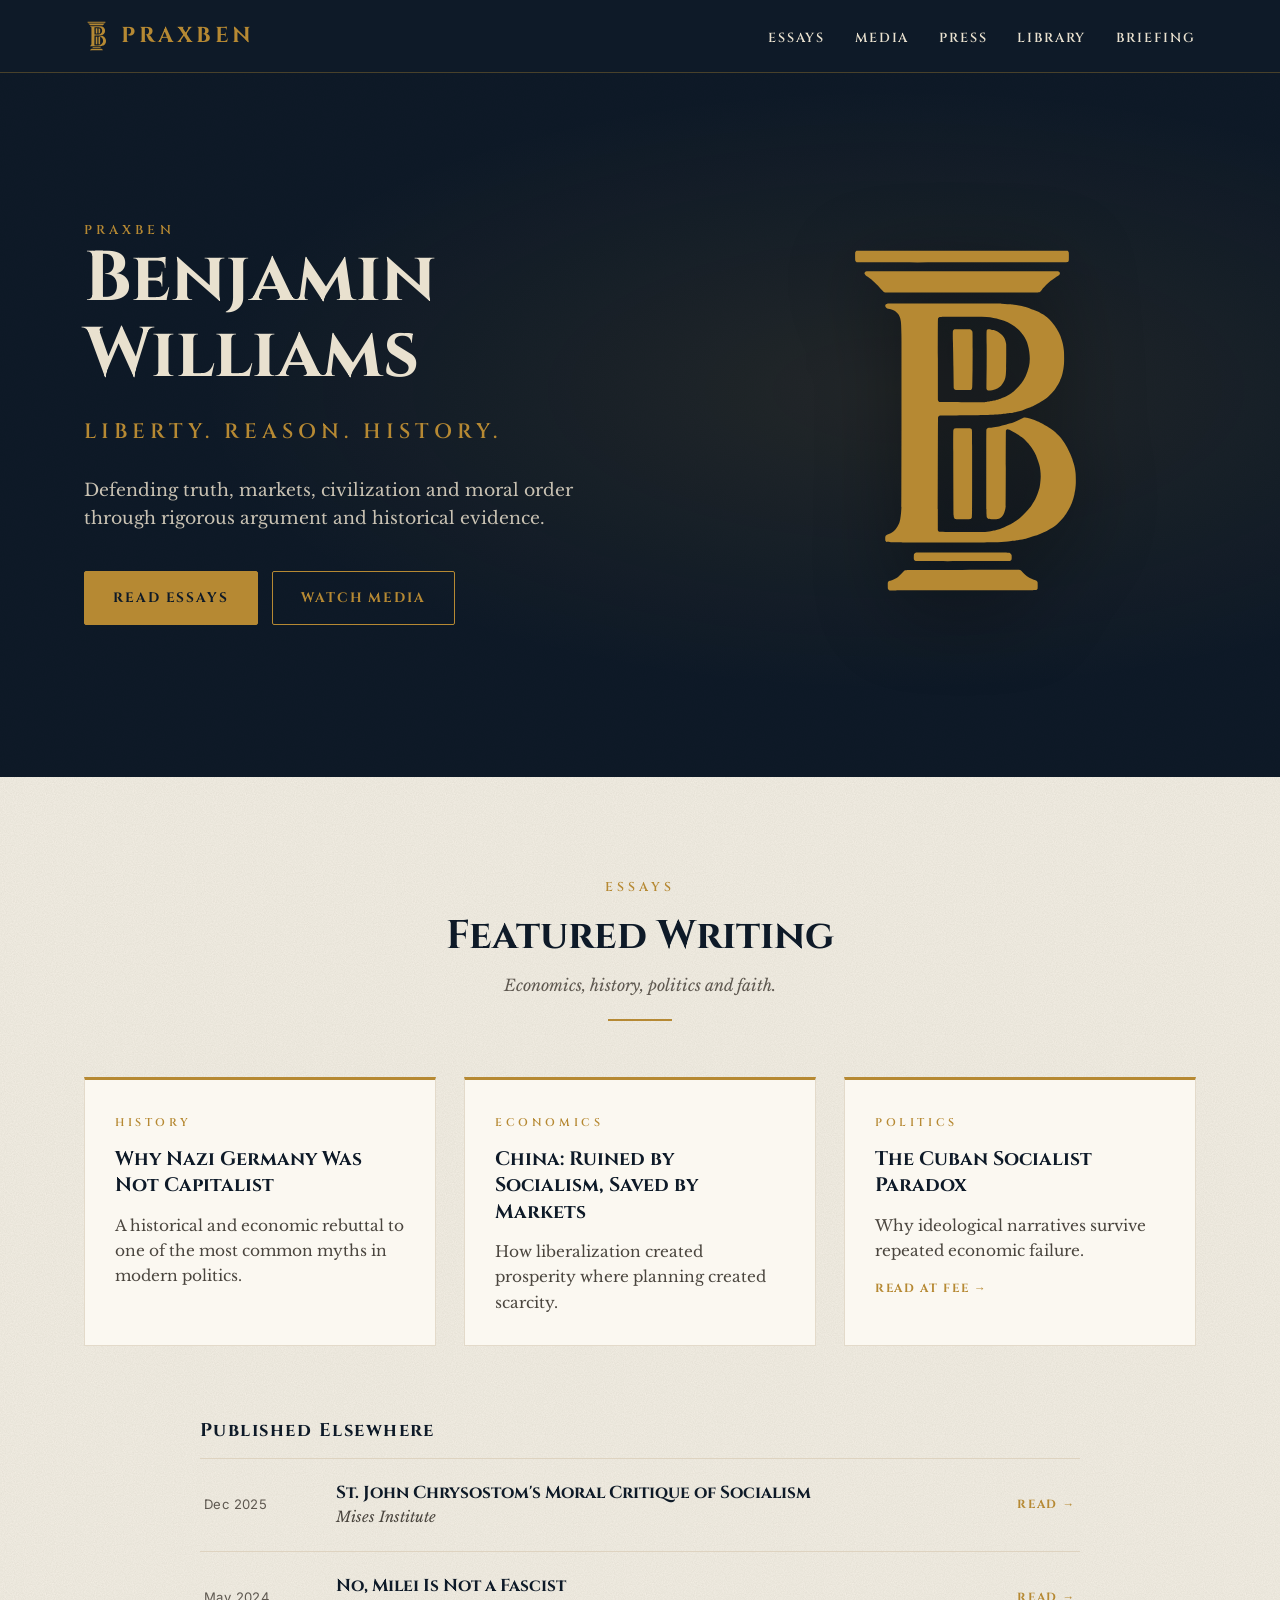
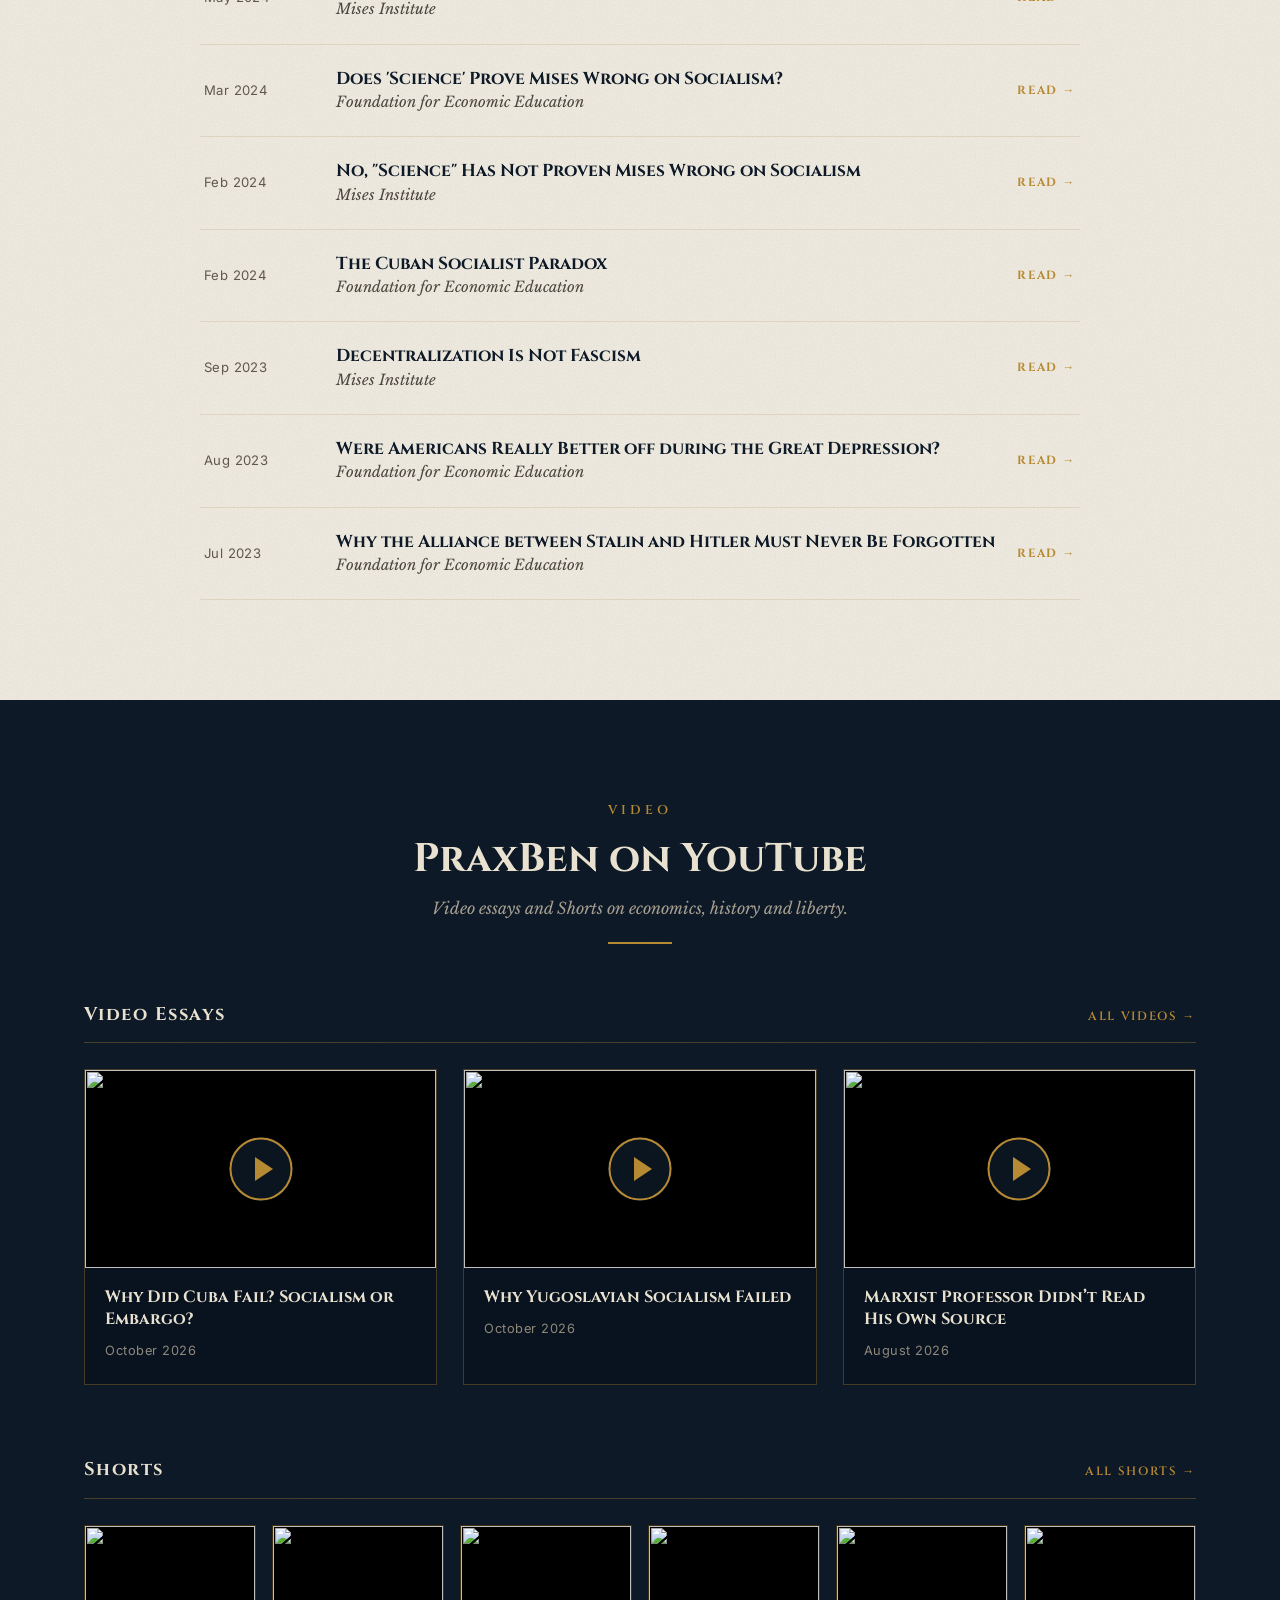
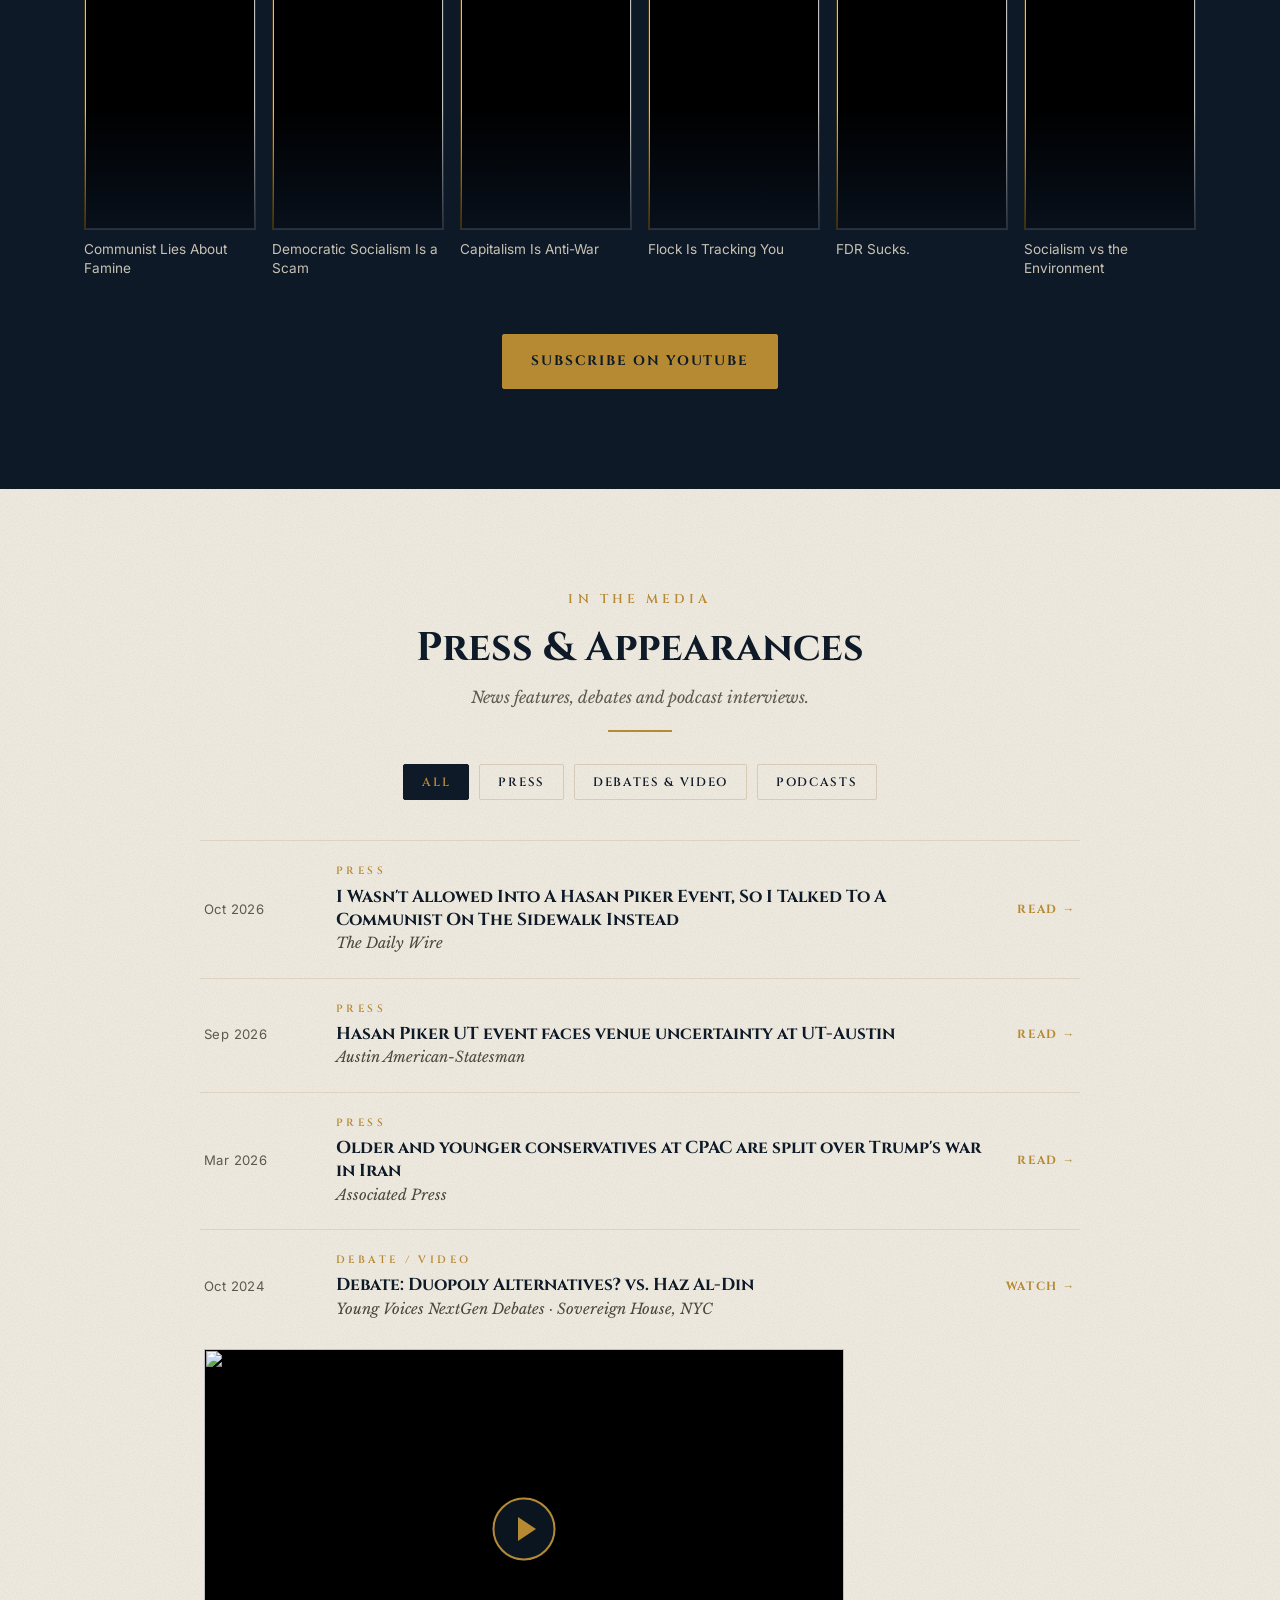
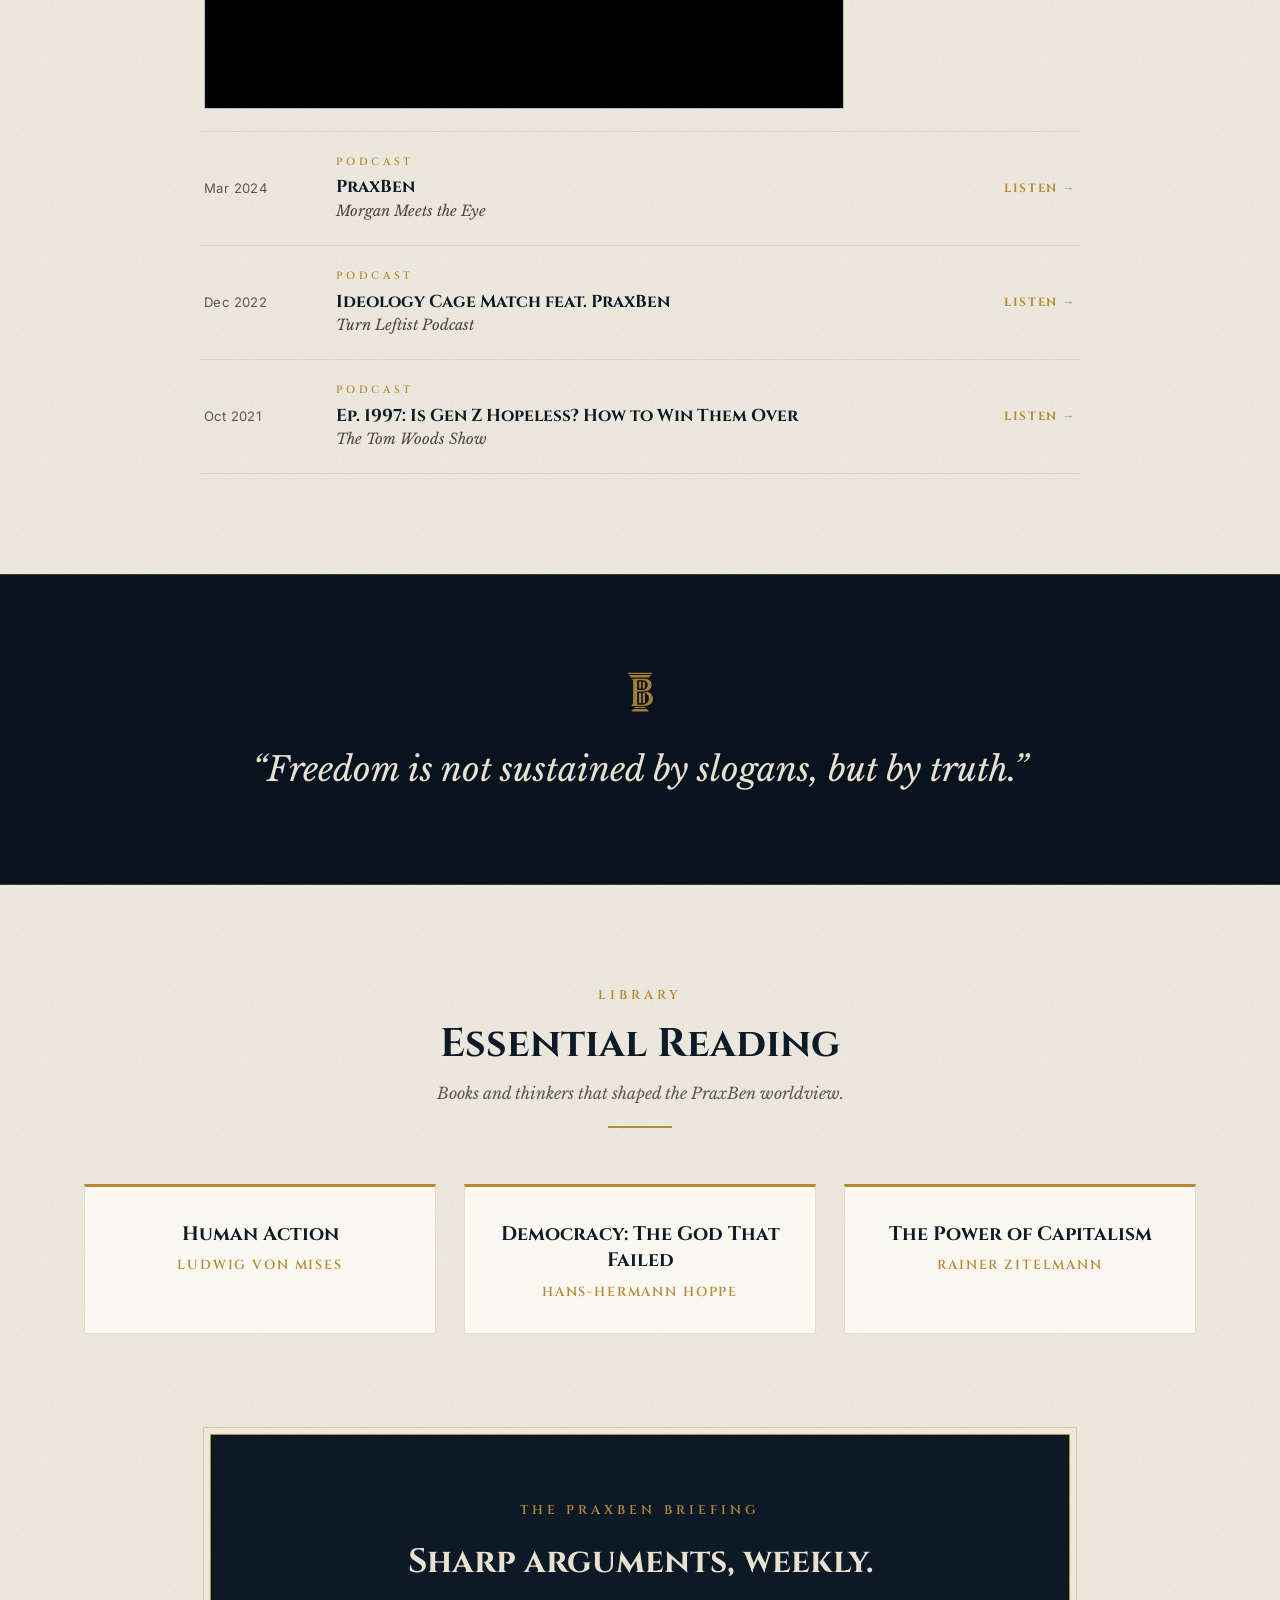
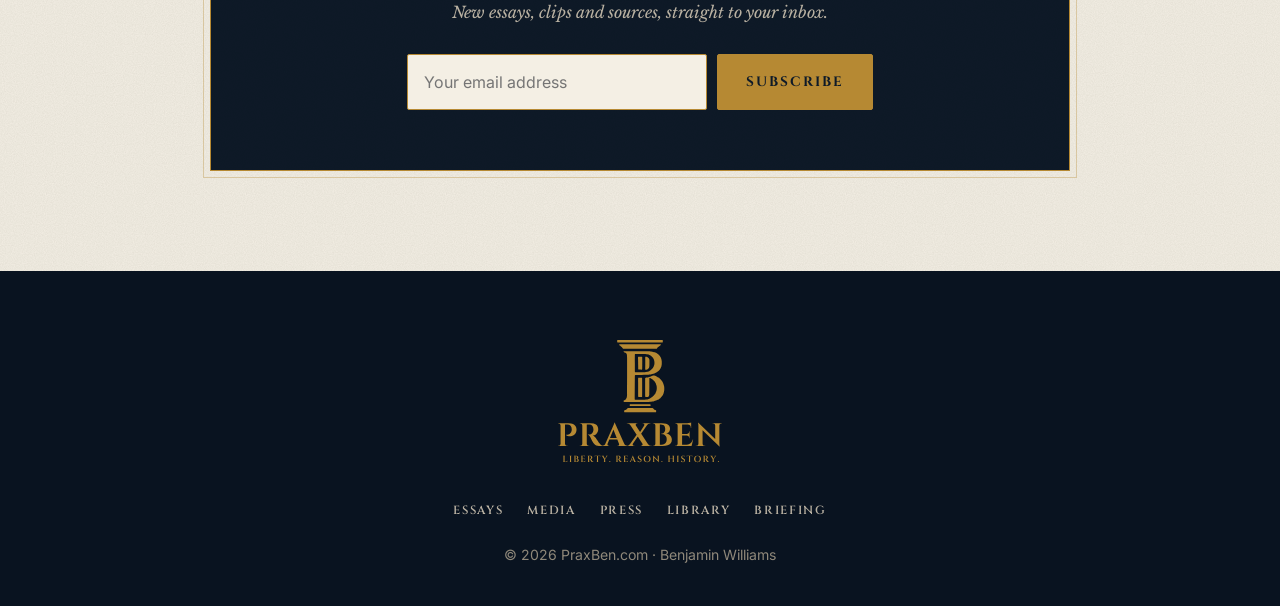
==== index.html @ b17805cf "Populate Press & Appearances (Daily Wire, Statesman, AP, debate, podcasts); add Published Elsewhere " ====
<!DOCTYPE html>
<html lang="en">
<head>
<meta charset="UTF-8">
<meta name="viewport" content="width=device-width, initial-scale=1.0">
<title>PraxBen | Liberty. Reason. History.</title>
<meta name="description" content="PraxBen by Benjamin Williams. Essays and video on economics, history and liberty: rigorous argument backed by historical evidence.">
<meta name="theme-color" content="#0E1A28">

<link rel="icon" type="image/svg+xml" href="assets/praxben_monogram_gold.svg">
<link rel="icon" type="image/png" href="assets/praxben_monogram_gold.png">
<link rel="apple-touch-icon" href="assets/praxben_social.png">

<meta property="og:type" content="website">
<meta property="og:site_name" content="PraxBen">
<meta property="og:title" content="PraxBen | Liberty. Reason. History.">
<meta property="og:description" content="Essays and video on economics, history and liberty by Benjamin Williams.">
<meta property="og:url" content="https://praxben.com/">
<meta property="og:image" content="https://praxben.com/assets/praxben_social.png">
<meta name="twitter:card" content="summary">

<link rel="preconnect" href="https://fonts.googleapis.com">
<link rel="preconnect" href="https://fonts.gstatic.com" crossorigin>
<link href="https://fonts.googleapis.com/css2?family=Cinzel:wght@500;600;700&family=Inter:wght@400;500;600&family=Libre+Baskerville:ital@0;1&display=swap" rel="stylesheet">

<style>
/* PraxBen house palette: navy + logo gold, ink & cream */
:root{
--navy:#0E1A28;
--navy-2:#14243A;
--navy-3:#091320;
--gold:#B68933;
--gold-hi:#CFA552;
--cream:#E9E1CF;
--paper:#F4EFE4;
--ink:#1E1C1A;
--muted:#5E5850;
--rule:rgba(182,137,51,.35);
--max:1160px;
--grain:url("data:image/svg+xml,%3Csvg xmlns='http://www.w3.org/2000/svg' width='200' height='200'%3E%3Cfilter id='n'%3E%3CfeTurbulence type='fractalNoise' baseFrequency='.9' numOctaves='3' stitchTiles='stitch'/%3E%3CfeColorMatrix values='0 0 0 0 0 0 0 0 0 0 0 0 0 0 0 0 0 0 .07 0'/%3E%3C/filter%3E%3Crect width='100%25' height='100%25' filter='url(%23n)'/%3E%3C/svg%3E");
}

*{margin:0;padding:0;box-sizing:border-box}

html{scroll-behavior:smooth;scroll-padding-top:84px}

body{
font-family:'Inter',system-ui,sans-serif;
background:var(--paper) var(--grain);
color:var(--ink);
line-height:1.65;
-webkit-font-smoothing:antialiased;
}

a{text-decoration:none;color:inherit}
img{display:block;max-width:100%}

.container{width:100%;max-width:var(--max);margin:auto;padding:0 24px}

.eyebrow{
font-family:'Cinzel',serif;
font-weight:600;
font-size:.8rem;
letter-spacing:.32em;
text-transform:uppercase;
color:var(--gold);
}

/* ---------- Header ---------- */
header{
background:var(--navy);
border-bottom:1px solid var(--rule);
position:sticky;top:0;z-index:50;
}
.navbar{display:flex;justify-content:space-between;align-items:center;height:72px}
.brand{display:flex;align-items:center;gap:12px}
.brand img{height:40px;width:auto}
.brand-name{
font-family:'Cinzel',serif;font-weight:700;
font-size:1.35rem;letter-spacing:.16em;color:var(--gold);
}
nav ul{display:flex;gap:30px;list-style:none}
nav a{
font-family:'Cinzel',serif;font-weight:600;
font-size:.82rem;letter-spacing:.14em;text-transform:uppercase;
color:var(--cream);transition:color .2s;
}
nav a:hover{color:var(--gold-hi)}

/* ---------- Hero ---------- */
.hero{
background:
radial-gradient(ellipse at 70% 45%,rgba(182,137,51,.12),transparent 55%),
var(--grain),
var(--navy);
padding:110px 0 120px;
}
.hero-grid{display:grid;grid-template-columns:1.25fr 1fr;gap:60px;align-items:center}
.hero .eyebrow{margin-bottom:22px}
.hero h1{
font-family:'Cinzel',serif;font-weight:700;
font-size:clamp(2.6rem,6vw,4.4rem);line-height:1.08;
color:var(--cream);margin-bottom:22px;
}
.hero .tagline{
font-family:'Cinzel',serif;font-weight:600;
font-size:clamp(1rem,2vw,1.3rem);letter-spacing:.24em;
color:var(--gold);margin-bottom:26px;
}
.hero p.lede{
font-family:'Libre Baskerville',Georgia,serif;
color:#C9C2B3;font-size:1.08rem;max-width:520px;margin-bottom:38px;
}
.buttons{display:flex;gap:14px;flex-wrap:wrap}
.btn{
font-family:'Cinzel',serif;font-weight:700;
font-size:.85rem;letter-spacing:.14em;text-transform:uppercase;
padding:15px 28px;border-radius:2px;display:inline-block;
transition:background .2s,color .2s,transform .2s;border:1px solid var(--gold);
cursor:pointer;
}
.btn-gold{background:var(--gold);color:var(--navy)}
.btn-gold:hover{background:var(--gold-hi);border-color:var(--gold-hi);transform:translateY(-1px)}
.btn-outline{color:var(--gold);background:transparent}
.btn-outline:hover{background:rgba(182,137,51,.1)}
.hero-logo{display:flex;justify-content:center}
.hero-logo img{width:min(300px,70%);filter:drop-shadow(0 18px 40px rgba(0,0,0,.45))}

/* ---------- Sections ---------- */
section{padding:100px 0}
.section-head{text-align:center;margin-bottom:56px}
.section-head .eyebrow{display:block;margin-bottom:14px}
.section-title{
font-family:'Cinzel',serif;font-weight:700;
font-size:clamp(1.8rem,3.6vw,2.5rem);line-height:1.2;color:var(--navy);
}
.section-sub{
font-family:'Libre Baskerville',Georgia,serif;font-style:italic;
color:var(--muted);margin-top:12px;
}
.rule{width:64px;height:2px;background:var(--gold);margin:20px auto 0}

/* Essays */
.cards{display:grid;grid-template-columns:repeat(3,1fr);gap:28px}
.card{
background:#FBF8F1;
border:1px solid #E3DACA;
border-top:3px solid var(--gold);
padding:34px 30px 30px;
transition:transform .25s,box-shadow .25s;
}
.card:hover{transform:translateY(-3px);box-shadow:0 16px 30px rgba(14,26,40,.08)}
.card .eyebrow{font-size:.7rem;display:block;margin-bottom:14px}
.card h3{
font-family:'Cinzel',serif;font-weight:700;
font-size:1.22rem;line-height:1.35;color:var(--navy);margin-bottom:14px;
}
.card p{font-family:'Libre Baskerville',Georgia,serif;font-size:.96rem;color:#4A453E}
.card h3 a:hover{color:var(--gold)}
.read-more{display:inline-block;margin-top:16px;font-family:'Cinzel',serif;font-weight:700;font-size:.74rem;letter-spacing:.14em;text-transform:uppercase;color:var(--gold)}
.read-more:hover{color:var(--navy)}

/* Media */
.dark{background:var(--grain),var(--navy);color:var(--cream)}
.dark .section-title{color:var(--cream)}
.dark .section-sub{color:#A79F90}
.sub-head{
display:flex;justify-content:space-between;align-items:baseline;gap:16px;
border-bottom:1px solid var(--rule);padding-bottom:12px;margin-bottom:26px;
}
.sub-head h3{font-family:'Cinzel',serif;font-weight:700;font-size:1.15rem;letter-spacing:.08em;color:var(--cream)}
.sub-head a{font-family:'Cinzel',serif;font-weight:600;font-size:.75rem;letter-spacing:.14em;text-transform:uppercase;color:var(--gold)}
.sub-head a:hover{color:var(--gold-hi)}

.video-grid{display:grid;grid-template-columns:repeat(3,1fr);gap:26px;margin-bottom:70px}
.video{background:var(--navy-3);border:1px solid var(--rule)}
.player{position:relative;aspect-ratio:16/9;background:#000;overflow:hidden}
.player button{
all:unset;cursor:pointer;position:absolute;inset:0;display:block;
}
.player img{width:100%;height:100%;object-fit:cover;transition:transform .4s,filter .4s;filter:saturate(.9)}
.player button:hover img{transform:scale(1.03);filter:saturate(1)}
.player button::after{
content:"";position:absolute;left:50%;top:50%;width:64px;height:64px;transform:translate(-50%,-50%);
border-radius:50%;background:rgba(14,26,40,.82) url("data:image/svg+xml,%3Csvg xmlns='http://www.w3.org/2000/svg' viewBox='0 0 64 64'%3E%3Ccircle cx='32' cy='32' r='30.5' fill='none' stroke='%23B68933' stroke-width='2'/%3E%3Cpath d='M26 20l18 12-18 12z' fill='%23B68933'/%3E%3C/svg%3E") center/contain no-repeat;
transition:transform .2s;
}
.player button:hover::after{transform:translate(-50%,-50%) scale(1.08)}
.player button:focus-visible{outline:2px solid var(--gold-hi);outline-offset:-2px}
.player iframe{position:absolute;inset:0;width:100%;height:100%;border:0}
.video-info{padding:18px 20px 22px}
.video-info h4{font-family:'Cinzel',serif;font-weight:700;font-size:1.02rem;line-height:1.35;color:var(--cream);margin-bottom:6px}
.video-info time{font-size:.8rem;color:#8F887A;letter-spacing:.04em}

.shorts-grid{display:grid;grid-template-columns:repeat(6,1fr);gap:16px}
.short{display:block;transition:transform .25s}
.short:hover{transform:translateY(-3px)}
.short .thumb{aspect-ratio:9/16;overflow:hidden;border:1px solid var(--rule);background:#000;position:relative}
.short img{width:100%;height:100%;object-fit:cover}
.short .thumb::after{
content:"";position:absolute;inset:auto 0 0 0;height:40%;
background:linear-gradient(transparent,rgba(9,19,32,.85));
}
.short span{display:block;margin-top:10px;font-size:.85rem;line-height:1.4;color:#C9C2B3}
.short:hover span{color:var(--gold-hi)}
.media-cta{text-align:center;margin-top:56px}

/* Press & Appearances */
#press[hidden]{display:none}
.filters{display:flex;justify-content:center;gap:10px;flex-wrap:wrap;margin:-24px 0 40px}
.filters button{
font-family:'Cinzel',serif;font-weight:600;font-size:.75rem;letter-spacing:.14em;text-transform:uppercase;
background:transparent;color:var(--navy);border:1px solid #D6CBB6;padding:9px 18px;border-radius:2px;cursor:pointer;
}
.filters button[aria-pressed="true"]{background:var(--navy);color:var(--gold);border-color:var(--navy)}
.press-list{max-width:880px;margin:auto;list-style:none;border-top:1px solid #DED3C0}
.press-item{display:grid;grid-template-columns:110px 1fr auto;gap:22px;align-items:center;padding:22px 4px;border-bottom:1px solid #DED3C0}
.press-item[hidden]{display:none}
.press-item time{font-size:.82rem;color:var(--muted);letter-spacing:.03em}
.press-item .kind{display:block;margin-bottom:4px;font-size:.66rem}
.press-item h3{font-family:'Cinzel',serif;font-weight:700;font-size:1.08rem;line-height:1.35;color:var(--navy)}
.press-item .outlet{font-family:'Libre Baskerville',Georgia,serif;font-style:italic;font-size:.92rem;color:#4A453E}
.press-item a.go{font-family:'Cinzel',serif;font-weight:700;font-size:.74rem;letter-spacing:.14em;text-transform:uppercase;color:var(--gold);white-space:nowrap}
.press-item a.go:hover{color:var(--navy)}
.press-item .player{grid-column:1/-1;max-width:640px;margin-top:6px}
#writing{margin-top:70px}
#writing[hidden]{display:none}
.sub-head.light{max-width:880px;margin-left:auto;margin-right:auto;border-bottom:0;margin-bottom:0}
.sub-head.light h3{color:var(--navy)}
@media(max-width:760px){
.press-item{grid-template-columns:1fr auto;gap:6px 16px}
.press-item time{grid-column:1/-1}
}

/* Quote */
.quote-band{
background:var(--grain),var(--navy-3);
padding:90px 0;text-align:center;
border-top:1px solid var(--rule);border-bottom:1px solid var(--rule);
}
.quote-band img{width:34px;margin:0 auto 26px;opacity:.9}
.quote{
font-family:'Libre Baskerville',Georgia,serif;font-style:italic;
font-size:clamp(1.4rem,3vw,2.1rem);line-height:1.45;
color:var(--cream);max-width:820px;margin:auto;
}

/* Library */
.book{text-align:center}
.book h3{margin-bottom:8px}
.book p{font-family:'Cinzel',serif;font-weight:600;font-size:.82rem;letter-spacing:.14em;text-transform:uppercase;color:var(--gold)}

/* Newsletter */
.newsletter{
background:var(--grain),var(--navy);
border:1px solid var(--gold);
outline:1px solid var(--rule);outline-offset:6px;
padding:60px 40px;text-align:center;max-width:860px;margin:auto;
}
.newsletter h3{
font-family:'Cinzel',serif;font-weight:700;
font-size:clamp(1.6rem,3vw,2.1rem);color:var(--cream);margin:12px 0 10px;
}
.newsletter p{font-family:'Libre Baskerville',Georgia,serif;font-style:italic;color:#B9B1A2;margin-bottom:28px}
.newsletter form{display:flex;justify-content:center;gap:10px;flex-wrap:wrap}
.newsletter input{
font:inherit;padding:14px 16px;min-width:300px;
background:var(--paper);color:var(--ink);
border:1px solid var(--gold);border-radius:2px;
}
.newsletter input:focus{outline:2px solid var(--gold-hi);outline-offset:1px}

/* Footer */
footer{background:var(--navy-3);padding:56px 0 40px;text-align:center;color:#8F887A;font-size:.88rem}
footer .lockup{width:190px;margin:0 auto 22px}
footer nav ul{justify-content:center;gap:24px;margin-bottom:22px;flex-wrap:wrap}
footer nav a{font-size:.74rem;color:#B9B1A2}

/* ---------- Responsive ---------- */
@media(max-width:980px){
.hero-grid{grid-template-columns:1fr;text-align:center}
.hero-logo{order:-1}
.hero-logo img{width:170px}
.hero p.lede{margin-left:auto;margin-right:auto}
.buttons{justify-content:center}
.cards{grid-template-columns:1fr}
.video-grid{grid-template-columns:1fr 1fr}
.shorts-grid{grid-template-columns:repeat(3,1fr)}
}
@media(max-width:760px){
header nav{display:none}
.hero{padding:70px 0 80px}
section{padding:72px 0}
.video-grid{grid-template-columns:1fr}
.shorts-grid{grid-template-columns:repeat(2,1fr)}
.newsletter{padding:44px 22px}
.newsletter input{min-width:0;width:100%}
.newsletter .btn{width:100%}
footer nav{display:block}
}
</style>
</head>
<body>

<header>
<div class="container navbar">
<a class="brand" href="#top" aria-label="PraxBen home">
<img src="assets/praxben_monogram_gold.svg" alt="">
<span class="brand-name">PRAXBEN</span>
</a>
<nav aria-label="Main">
<ul>
<li><a href="#essays">Essays</a></li>
<li><a href="#media">Media</a></li>
<li><a href="#library">Library</a></li>
<li><a href="#briefing">Briefing</a></li>
</ul>
</nav>
</div>
</header>

<main id="top">

<section class="hero">
<div class="container hero-grid">
<div>
<span class="eyebrow">PraxBen</span>
<h1>Benjamin Williams</h1>
<div class="tagline">LIBERTY. REASON. HISTORY.</div>
<p class="lede">Defending truth, markets, civilization and moral order through rigorous argument and historical evidence.</p>
<div class="buttons">
<a href="#essays" class="btn btn-gold">Read Essays</a>
<a href="#media" class="btn btn-outline">Watch Media</a>
</div>
</div>
<div class="hero-logo">
<img src="assets/praxben_monogram_gold.svg" alt="PraxBen monogram">
</div>
</div>
</section>

<section id="essays">
<div class="container">
<div class="section-head">
<span class="eyebrow">Essays</span>
<h2 class="section-title">Featured Writing</h2>
<p class="section-sub">Economics, history, politics and faith.</p>
<div class="rule"></div>
</div>
<div class="cards">
<article class="card">
<span class="eyebrow">History</span>
<h3>Why Nazi Germany Was Not Capitalist</h3>
<p>A historical and economic rebuttal to one of the most common myths in modern politics.</p>
</article>
<article class="card">
<span class="eyebrow">Economics</span>
<h3>China: Ruined by Socialism, Saved by Markets</h3>
<p>How liberalization created prosperity where planning created scarcity.</p>
</article>
<article class="card">
<span class="eyebrow">Politics</span>
<h3><a href="https://fee.org/articles/the-cuban-socialist-paradox/" target="_blank" rel="noopener">The Cuban Socialist Paradox</a></h3>
<p>Why ideological narratives survive repeated economic failure.</p>
<a class="read-more" href="https://fee.org/articles/the-cuban-socialist-paradox/" target="_blank" rel="noopener">Read at FEE →</a>
</article>
</div>

<div id="writing" hidden>
<div class="sub-head light">
<h3>Published Elsewhere</h3>
</div>
<ul class="press-list writing-list"></ul>
</div>
</div>
</section>

<section id="media" class="dark">
<div class="container">
<div class="section-head">
<span class="eyebrow">Video</span>
<h2 class="section-title">PraxBen on YouTube</h2>
<p class="section-sub">Video essays and Shorts on economics, history and liberty.</p>
<div class="rule"></div>
</div>
<div class="sub-head">
<h3>Video Essays</h3>
<a href="https://www.youtube.com/@praxben/videos" target="_blank" rel="noopener">All videos →</a>
</div>
<div class="video-grid">
<article class="video">
<div class="player"><button type="button" data-yt="IwYrAfpL0MQ" aria-label="Play: Why Did Cuba Fail? Socialism or Embargo?"><img src="https://i.ytimg.com/vi/IwYrAfpL0MQ/maxresdefault.jpg" alt="" loading="lazy"></button></div>
<div class="video-info"><h4>Why Did Cuba Fail? Socialism or Embargo?</h4><time datetime="2026-10-29">October 2026</time></div>
</article>
<article class="video">
<div class="player"><button type="button" data-yt="xkIscq7dY0s" aria-label="Play: Why Yugoslavian Socialism Failed"><img src="https://i.ytimg.com/vi/xkIscq7dY0s/maxresdefault.jpg" alt="" loading="lazy"></button></div>
<div class="video-info"><h4>Why Yugoslavian Socialism Failed</h4><time datetime="2026-10-21">October 2026</time></div>
</article>
<article class="video">
<div class="player"><button type="button" data-yt="hCViz92Ls9A" aria-label="Play: Marxist Professor Didn't Read His Own Source"><img src="https://i.ytimg.com/vi/hCViz92Ls9A/hqdefault.jpg" alt="" loading="lazy"></button></div>
<div class="video-info"><h4>Marxist Professor Didn’t Read His Own Source</h4><time datetime="2026-08-21">August 2026</time></div>
</article>
</div>

<div class="sub-head">
<h3>Shorts</h3>
<a href="https://www.youtube.com/@praxben/shorts" target="_blank" rel="noopener">All shorts →</a>
</div>
<div class="shorts-grid">
<a class="short" href="https://www.youtube.com/shorts/cyLlrdPCdtI" target="_blank" rel="noopener"><div class="thumb"><img src="https://i.ytimg.com/vi/cyLlrdPCdtI/hqdefault.jpg" alt="" loading="lazy"></div><span>Communist Lies About Famine</span></a>
<a class="short" href="https://www.youtube.com/shorts/nkWvuifK-Xg" target="_blank" rel="noopener"><div class="thumb"><img src="https://i.ytimg.com/vi/nkWvuifK-Xg/hqdefault.jpg" alt="" loading="lazy"></div><span>Democratic Socialism Is a Scam</span></a>
<a class="short" href="https://www.youtube.com/shorts/tElSXV92KnI" target="_blank" rel="noopener"><div class="thumb"><img src="https://i.ytimg.com/vi/tElSXV92KnI/hqdefault.jpg" alt="" loading="lazy"></div><span>Capitalism Is Anti-War</span></a>
<a class="short" href="https://www.youtube.com/shorts/nFpGeQHitZY" target="_blank" rel="noopener"><div class="thumb"><img src="https://i.ytimg.com/vi/nFpGeQHitZY/hqdefault.jpg" alt="" loading="lazy"></div><span>Flock Is Tracking You</span></a>
<a class="short" href="https://www.youtube.com/shorts/lTx4sCmMzv8" target="_blank" rel="noopener"><div class="thumb"><img src="https://i.ytimg.com/vi/lTx4sCmMzv8/hqdefault.jpg" alt="" loading="lazy"></div><span>FDR Sucks.</span></a>
<a class="short" href="https://www.youtube.com/shorts/JNLHiYcMWnE" target="_blank" rel="noopener"><div class="thumb"><img src="https://i.ytimg.com/vi/JNLHiYcMWnE/hqdefault.jpg" alt="" loading="lazy"></div><span>Socialism vs the Environment</span></a>
</div>

<div class="media-cta">
<a class="btn btn-gold" href="https://www.youtube.com/@praxben?sub_confirmation=1" target="_blank" rel="noopener">Subscribe on YouTube</a>
</div>
</div>
</section>

<section id="press" hidden>
<div class="container">
<div class="section-head">
<span class="eyebrow">In the Media</span>
<h2 class="section-title">Press &amp; Appearances</h2>
<p class="section-sub">News features, debates and podcast interviews.</p>
<div class="rule"></div>
</div>
<div class="filters" role="group" aria-label="Filter appearances">
<button type="button" data-filter="all" aria-pressed="true">All</button>
<button type="button" data-filter="press" aria-pressed="false">Press</button>
<button type="button" data-filter="video" aria-pressed="false">Debates &amp; Video</button>
<button type="button" data-filter="podcast" aria-pressed="false">Podcasts</button>
</div>
<ul class="press-list"></ul>
</div>
</section>

<div class="quote-band">
<div class="container">
<img src="assets/praxben_monogram_gold.svg" alt="">
<p class="quote">“Freedom is not sustained by slogans, but by truth.”</p>
</div>
</div>

<section id="library">
<div class="container">
<div class="section-head">
<span class="eyebrow">Library</span>
<h2 class="section-title">Essential Reading</h2>
<p class="section-sub">Books and thinkers that shaped the PraxBen worldview.</p>
<div class="rule"></div>
</div>
<div class="cards">
<article class="card book"><h3>Human Action</h3><p>Ludwig von Mises</p></article>
<article class="card book"><h3>Democracy: The God That Failed</h3><p>Hans-Hermann Hoppe</p></article>
<article class="card book"><h3>The Power of Capitalism</h3><p>Rainer Zitelmann</p></article>
</div>
</div>
</section>

<section id="briefing" style="padding-top:0">
<div class="container">
<div class="newsletter">
<span class="eyebrow">The PraxBen Briefing</span>
<h3>Sharp arguments, weekly.</h3>
<p>New essays, clips and sources, straight to your inbox.</p>
<form onsubmit="return false">
<input type="email" placeholder="Your email address" aria-label="Email address" required>
<button type="submit" class="btn btn-gold">Subscribe</button>
</form>
</div>
</div>
</section>

</main>

<footer>
<div class="container">
<img src="assets/praxben_lockup_gold.svg" class="lockup" alt="PraxBen: Liberty. Reason. History.">
<nav aria-label="Footer">
<ul>
<li><a href="#essays">Essays</a></li>
<li><a href="#media">Media</a></li>
<li><a href="#library">Library</a></li>
<li><a href="#briefing">Briefing</a></li>
</ul>
</nav>
<p>© 2026 PraxBen.com · Benjamin Williams</p>
</div>
</footer>

<script src="appearances.js"></script>
<script>
// Press & Appearances: built from appearances.js, hidden while the list is empty.
(function(){
function esc(s){return String(s||'').replace(/[&<>"']/g,function(c){return {'&':'&amp;','<':'&lt;','>':'&gt;','"':'&quot;',"'":'&#39;'}[c]})}
function fmt(d){var t=new Date(d+'T12:00:00');return isNaN(t)?esc(d):t.toLocaleDateString('en-US',{month:'short',year:'numeric'})}
function newest(a,b){return (b.date||'').localeCompare(a.date||'')}

// Published writing (articles he wrote for other outlets)
var writing=(window.WRITING||[]).slice().sort(newest);
if(writing.length){
var w=document.getElementById('writing');
w.querySelector('.writing-list').innerHTML=writing.map(function(it){
return '<li class="press-item"><time datetime="'+esc(it.date)+'">'+fmt(it.date)+'</time>'+
'<div><h3>'+esc(it.title)+'</h3><div class="outlet">'+esc(it.outlet)+'</div></div>'+
'<a class="go" href="'+esc(it.url)+'" target="_blank" rel="noopener">Read →</a></li>';
}).join('');
w.hidden=false;
}

var items=(window.APPEARANCES||[]).slice().sort(newest);
if(!items.length) return;
var sec=document.getElementById('press'), list=sec.querySelector('.press-list');
var label={press:'Press',video:'Debate / Video',podcast:'Podcast'};
list.innerHTML=items.map(function(it){
var verb=it.type==='press'?'Read':it.type==='podcast'?'Listen':'Watch';
var player=it.youtube?'<div class="player"><button type="button" data-yt="'+esc(it.youtube)+'" aria-label="Play: '+esc(it.title)+'"><img src="https://i.ytimg.com/vi/'+esc(it.youtube)+'/hqdefault.jpg" alt="" loading="lazy"></button></div>':'';
return '<li class="press-item" data-type="'+esc(it.type)+'"><time datetime="'+esc(it.date)+'">'+fmt(it.date)+'</time>'+
'<div><span class="eyebrow kind">'+(label[it.type]||'Appearance')+'</span><h3>'+esc(it.title)+'</h3><div class="outlet">'+esc(it.outlet)+'</div></div>'+
'<a class="go" href="'+esc(it.url)+'" target="_blank" rel="noopener">'+verb+' →</a>'+player+'</li>';
}).join('');
var filters=sec.querySelectorAll('.filters button');
filters.forEach(function(b){
var f=b.dataset.filter;
if(f!=='all'&&!items.some(function(it){return it.type===f})) b.hidden=true;
b.addEventListener('click',function(){
filters.forEach(function(x){x.setAttribute('aria-pressed',x===b)});
list.querySelectorAll('.press-item').forEach(function(li){li.hidden=!(f==='all'||li.dataset.type===f)});
});
});
sec.hidden=false;
var navs=document.querySelectorAll('nav ul');
navs.forEach(function(ul){var li=document.createElement('li');li.innerHTML='<a href="#press">Press</a>';ul.insertBefore(li,ul.children[2]);});
})();

// Click-to-play: load the YouTube player only when a visitor asks for it.
document.querySelectorAll('.player button[data-yt]').forEach(function(btn){
btn.addEventListener('click',function(){
var f=document.createElement('iframe');
f.src='https://www.youtube-nocookie.com/embed/'+btn.dataset.yt+'?autoplay=1&rel=0';
f.title=btn.getAttribute('aria-label').replace('Play: ','');
f.allow='accelerometer; autoplay; clipboard-write; encrypted-media; gyroscope; picture-in-picture';
f.allowFullscreen=true;
btn.replaceWith(f);
});
});
</script>

</body>
</html>
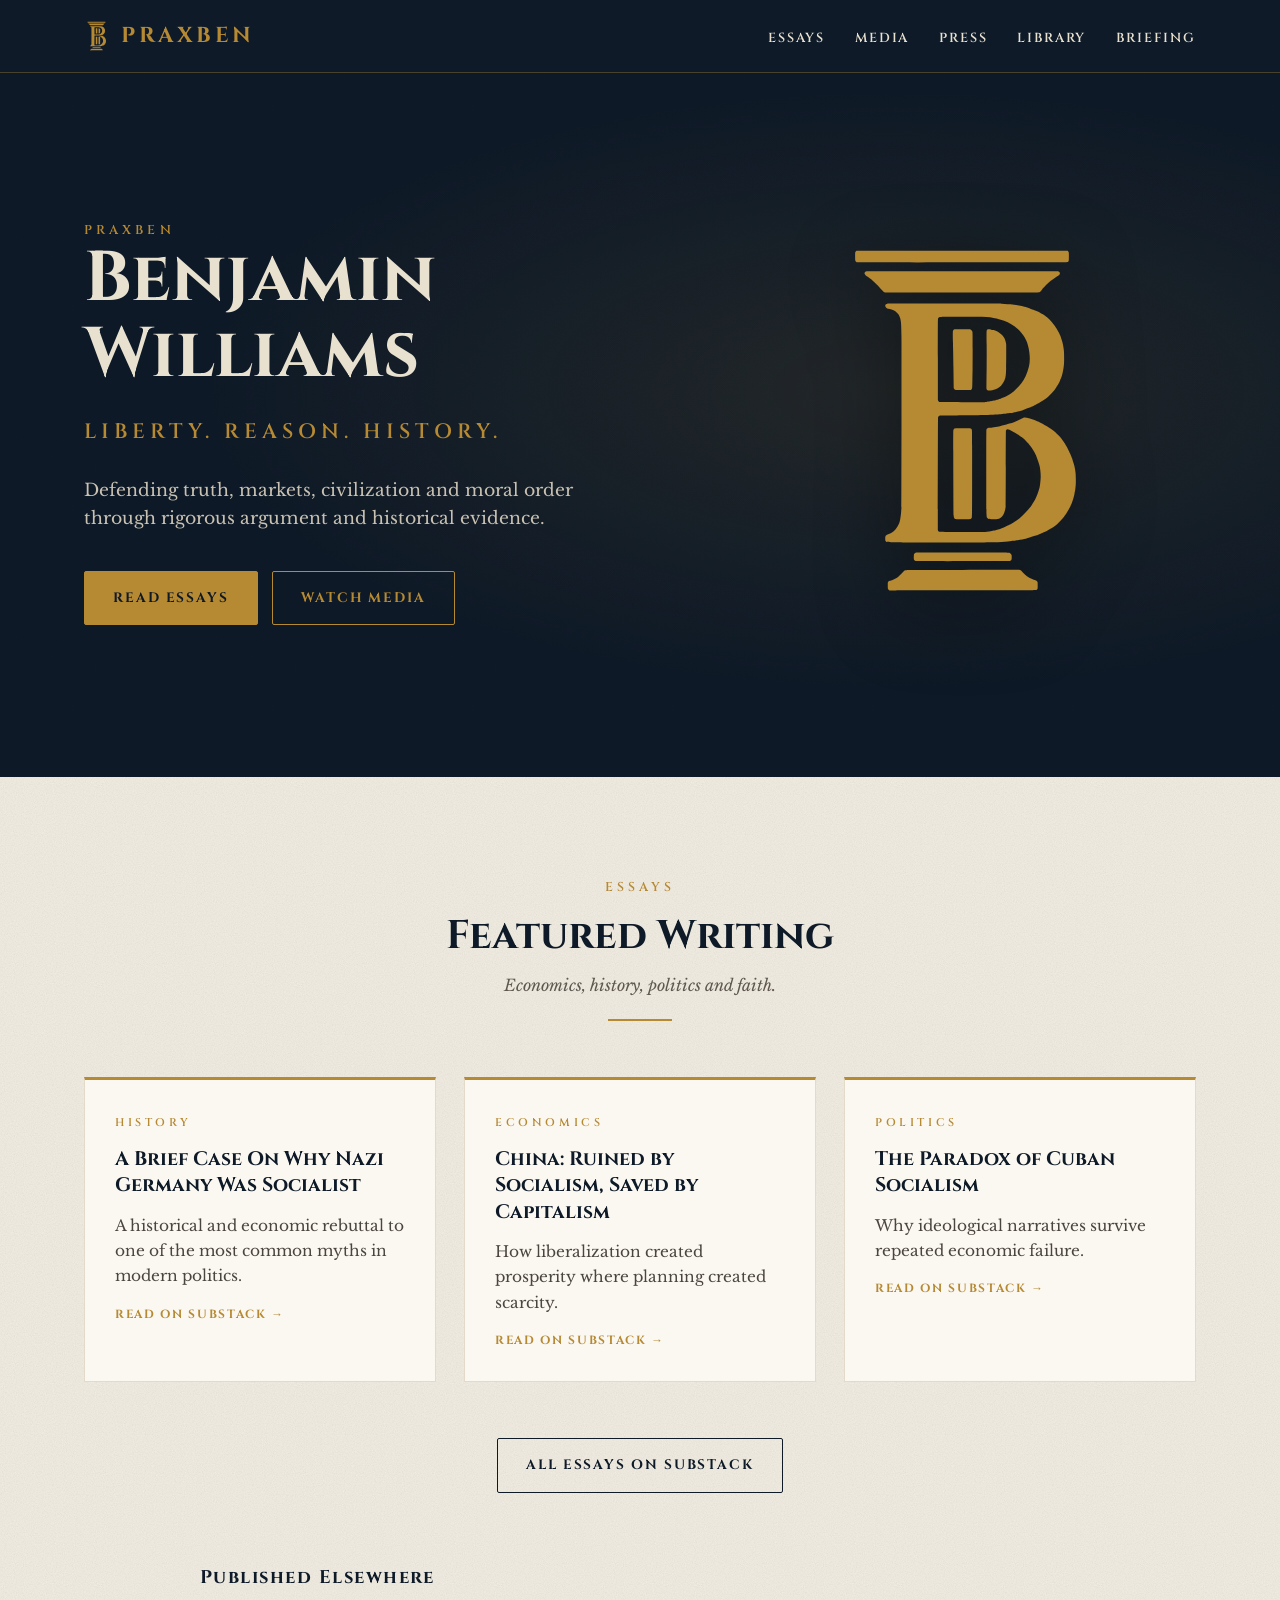
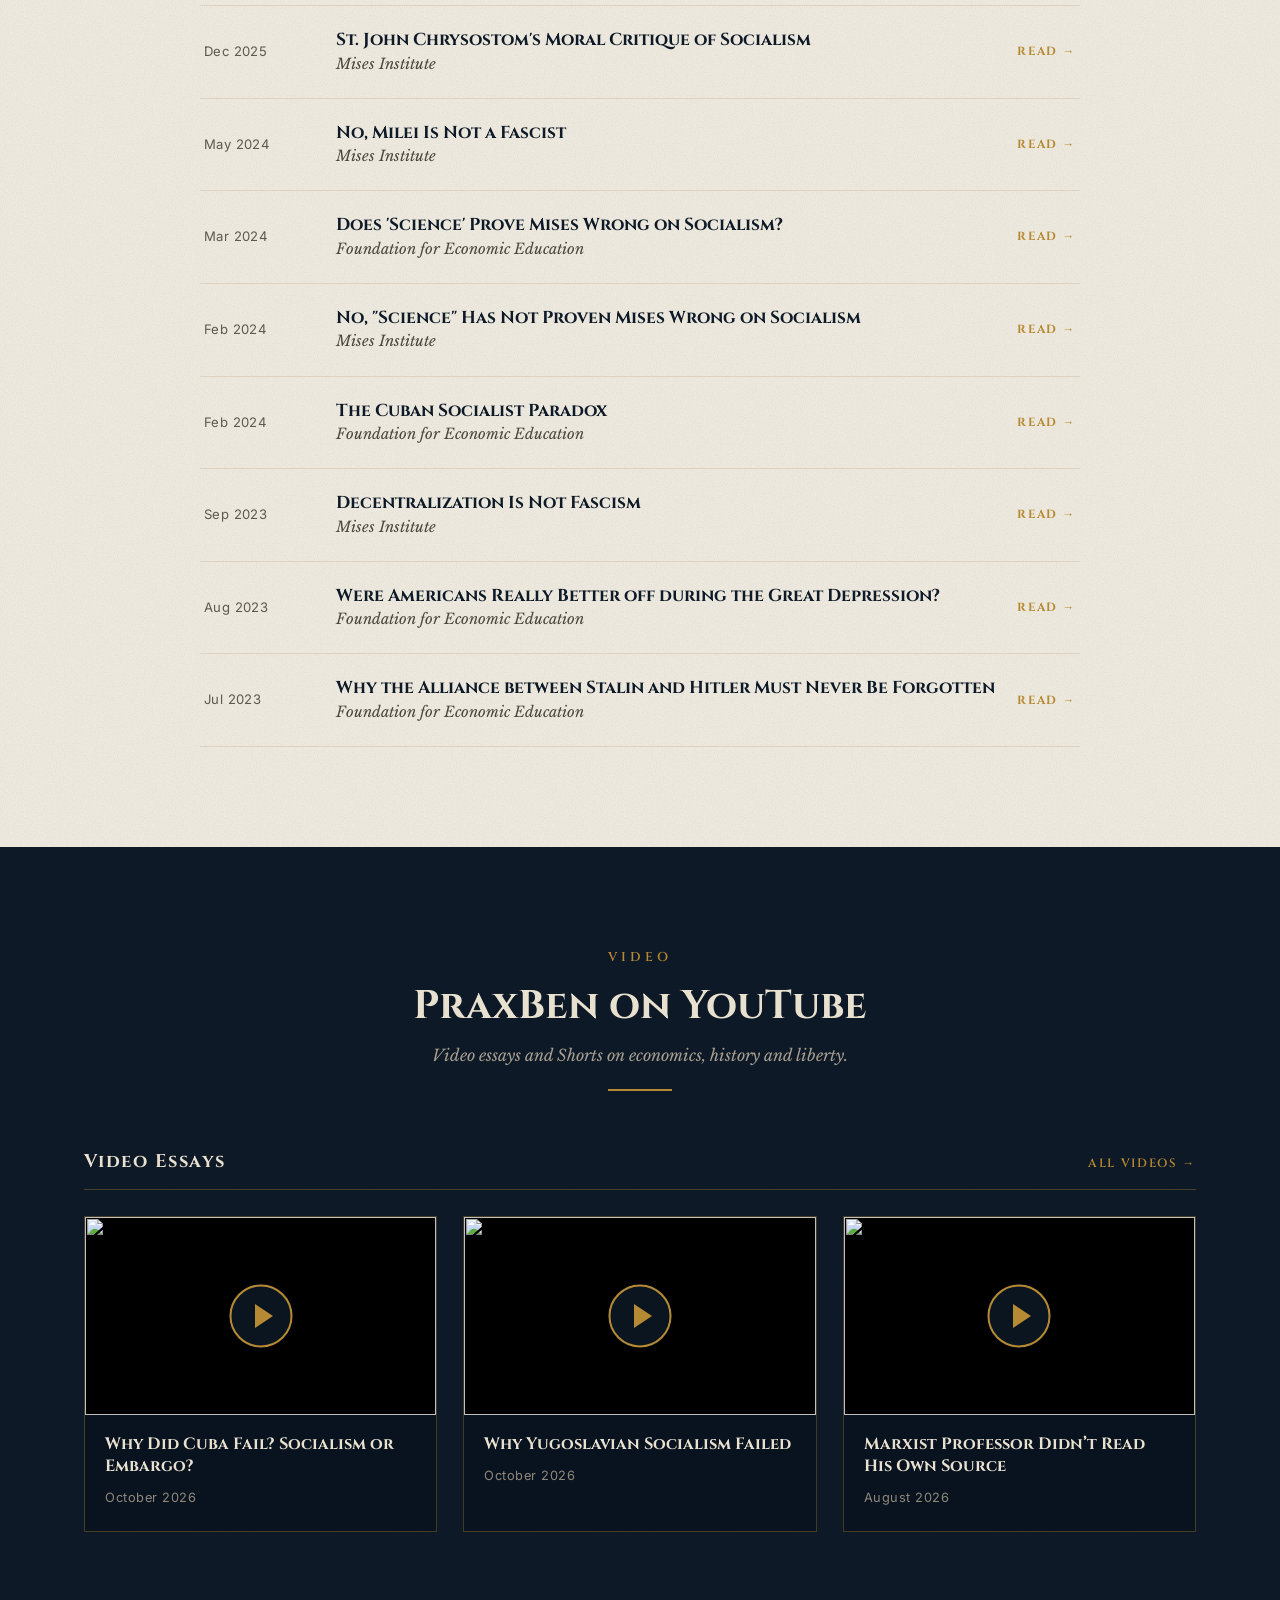
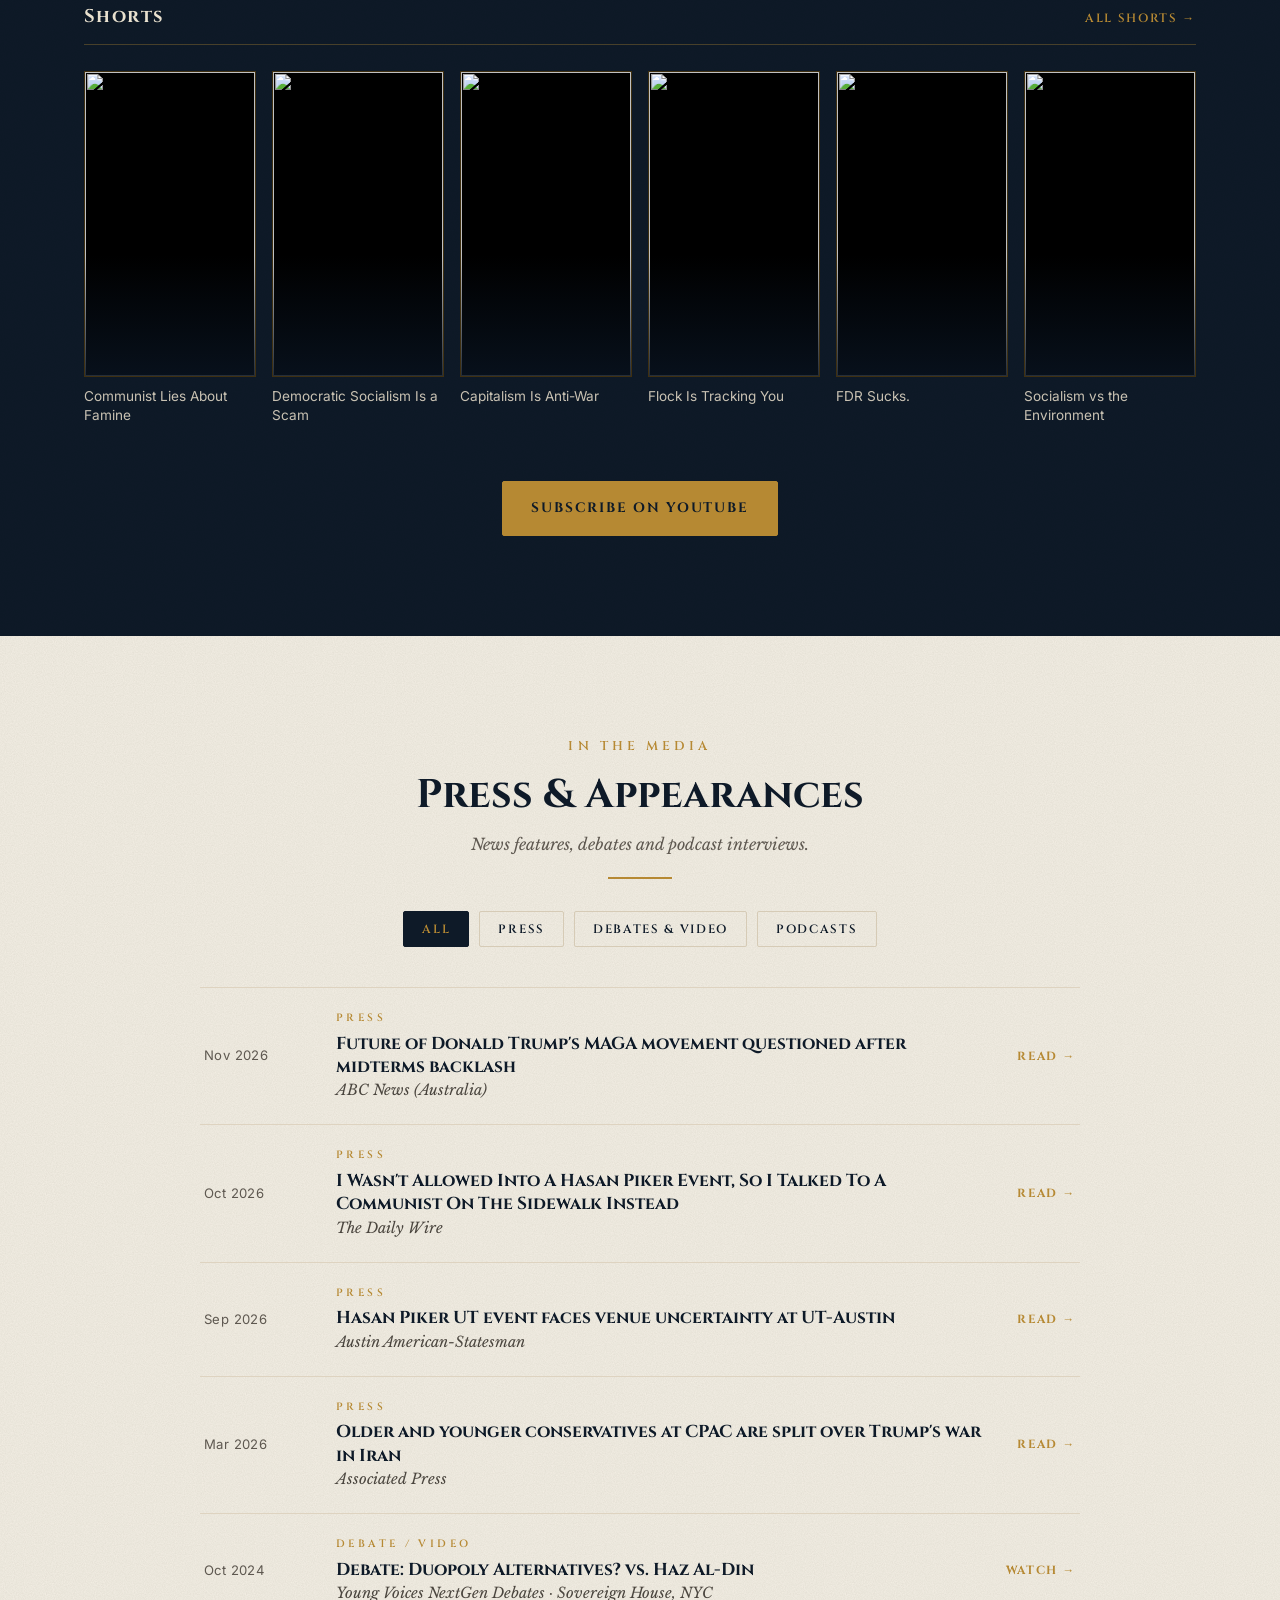
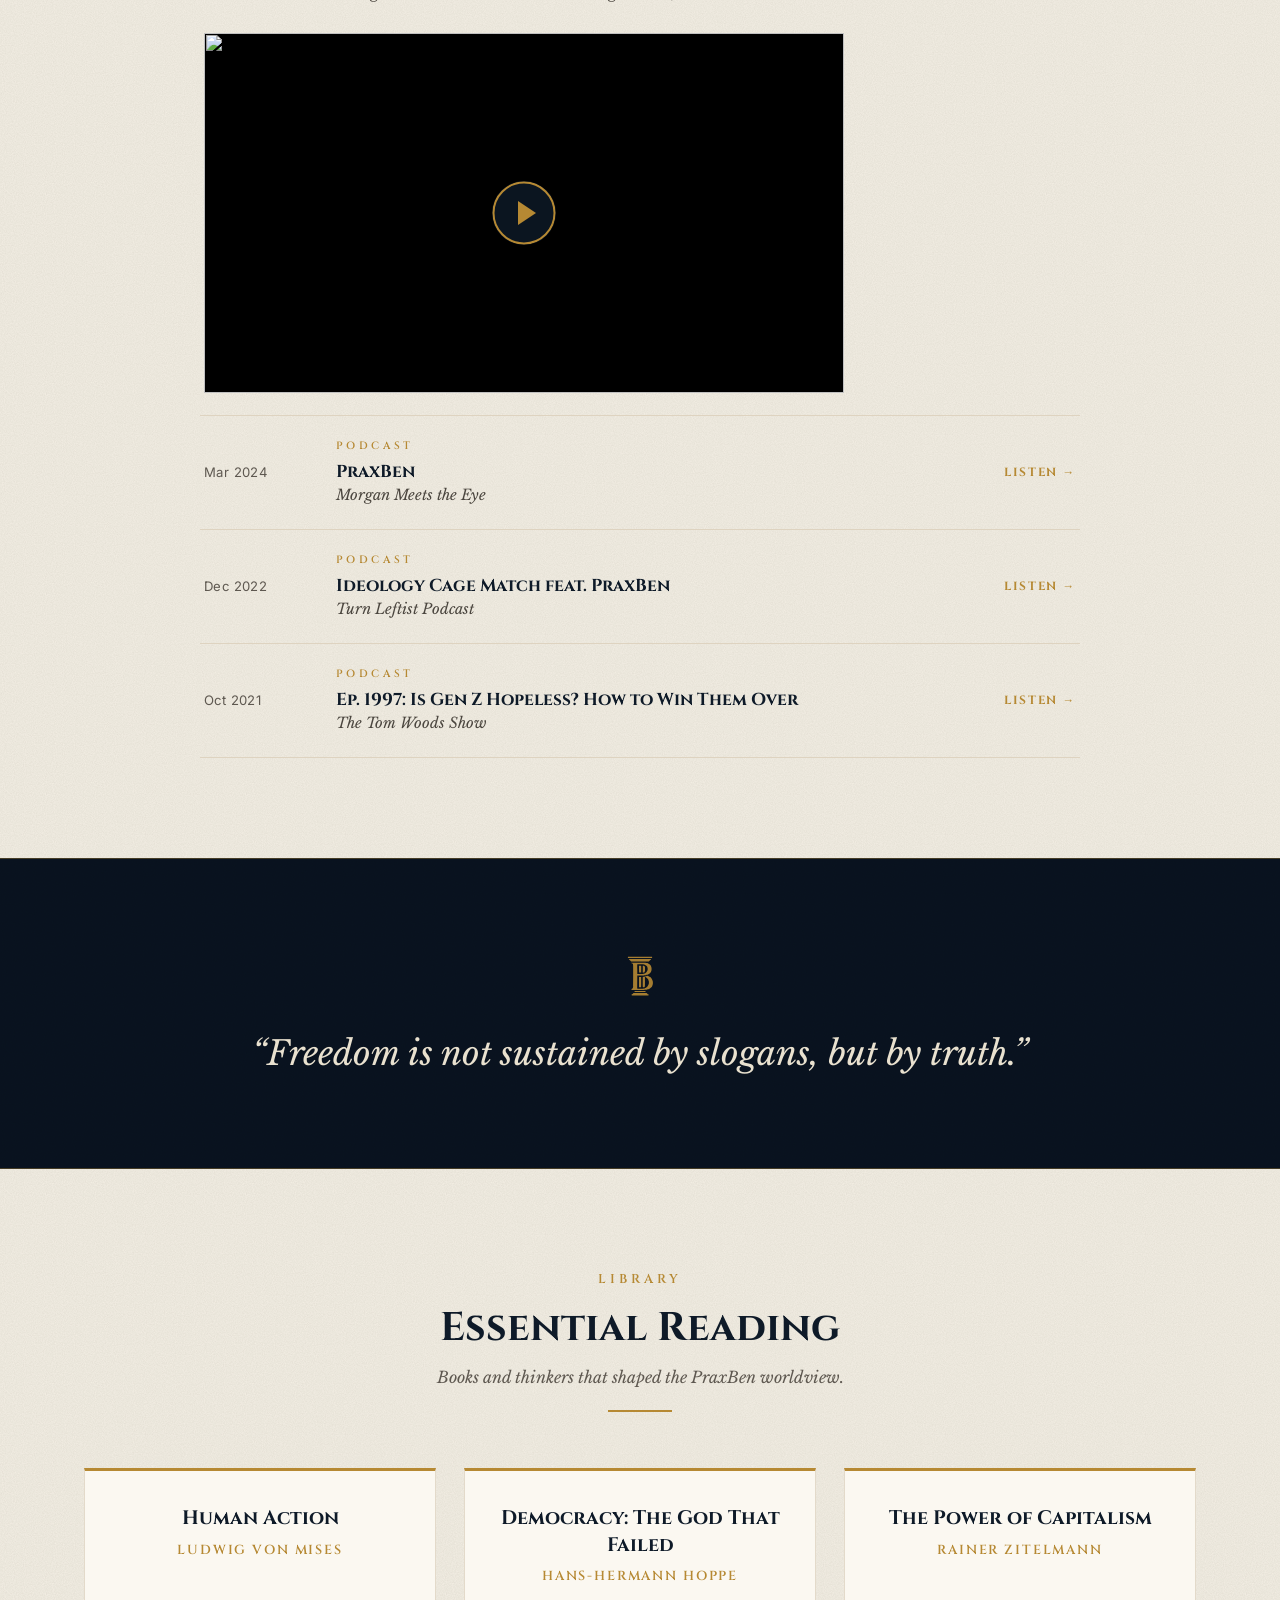
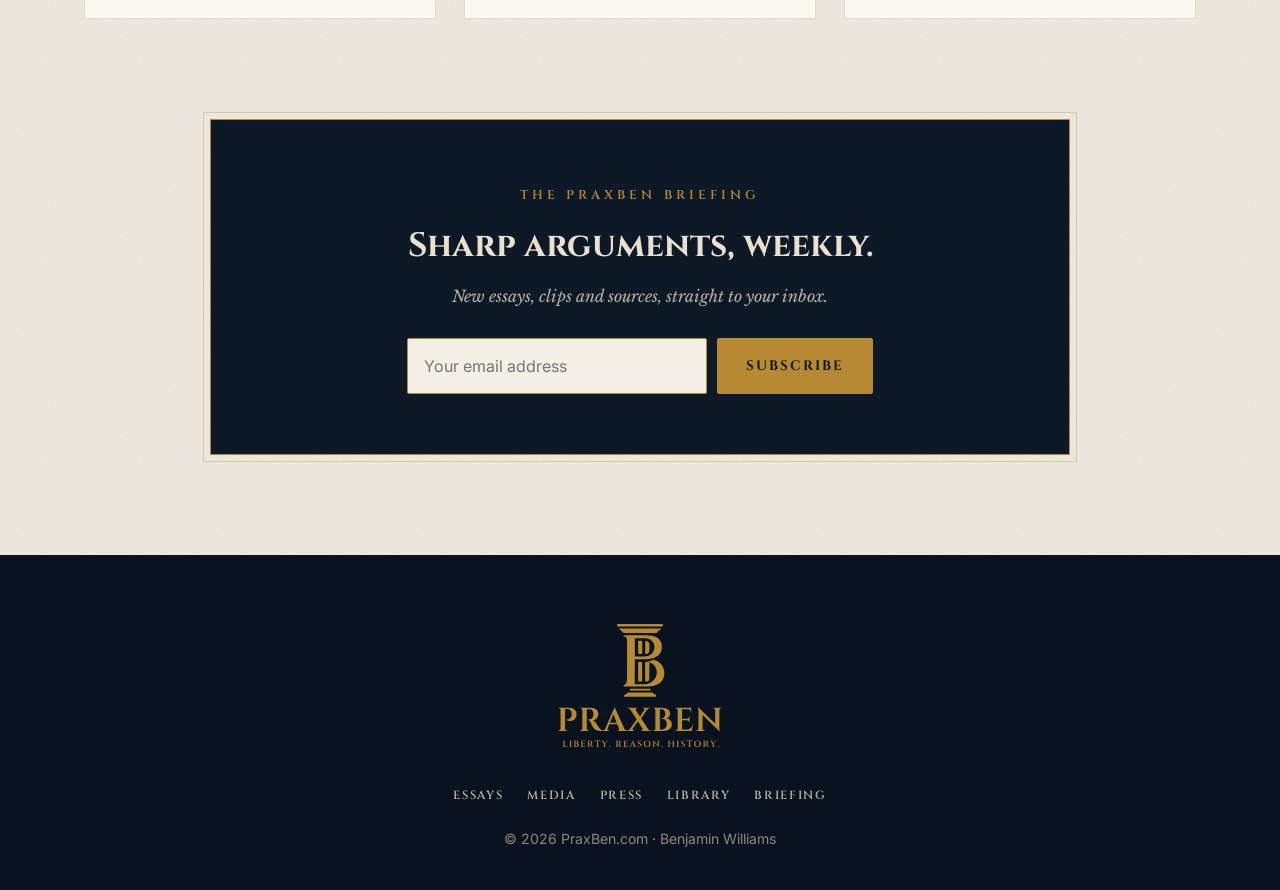
==== commit 97a159b7: "Link Featured Writing cards to Substack essays; add Substack archive button Co-Authored-By: Claude O" ====
--- a/index.html
+++ b/index.html
@@ -159,6 +159,8 @@
 .card h3 a:hover{color:var(--gold)}
 .read-more{display:inline-block;margin-top:16px;font-family:'Cinzel',serif;font-weight:700;font-size:.74rem;letter-spacing:.14em;text-transform:uppercase;color:var(--gold)}
 .read-more:hover{color:var(--navy)}
+.btn-ink{color:var(--navy);border-color:var(--navy)}
+.btn-ink:hover{background:var(--navy);color:var(--gold)}
 
 /* Media */
 .dark{background:var(--grain),var(--navy);color:var(--cream)}
@@ -350,20 +352,25 @@
 <div class="cards">
 <article class="card">
 <span class="eyebrow">History</span>
-<h3>Why Nazi Germany Was Not Capitalist</h3>
+<h3><a href="https://praxben.substack.com/p/a-brief-case-on-why-nazi-germany" target="_blank" rel="noopener">A Brief Case On Why Nazi Germany Was Socialist</a></h3>
 <p>A historical and economic rebuttal to one of the most common myths in modern politics.</p>
+<a class="read-more" href="https://praxben.substack.com/p/a-brief-case-on-why-nazi-germany" target="_blank" rel="noopener">Read on Substack →</a>
 </article>
 <article class="card">
 <span class="eyebrow">Economics</span>
-<h3>China: Ruined by Socialism, Saved by Markets</h3>
+<h3><a href="https://praxben.substack.com/p/china-ruined-by-socialism-saved-by" target="_blank" rel="noopener">China: Ruined by Socialism, Saved by Capitalism</a></h3>
 <p>How liberalization created prosperity where planning created scarcity.</p>
+<a class="read-more" href="https://praxben.substack.com/p/china-ruined-by-socialism-saved-by" target="_blank" rel="noopener">Read on Substack →</a>
 </article>
 <article class="card">
 <span class="eyebrow">Politics</span>
-<h3><a href="https://fee.org/articles/the-cuban-socialist-paradox/" target="_blank" rel="noopener">The Cuban Socialist Paradox</a></h3>
+<h3><a href="https://praxben.substack.com/p/the-paradox-of-cuban-socialism" target="_blank" rel="noopener">The Paradox of Cuban Socialism</a></h3>
 <p>Why ideological narratives survive repeated economic failure.</p>
-<a class="read-more" href="https://fee.org/articles/the-cuban-socialist-paradox/" target="_blank" rel="noopener">Read at FEE →</a>
+<a class="read-more" href="https://praxben.substack.com/p/the-paradox-of-cuban-socialism" target="_blank" rel="noopener">Read on Substack →</a>
 </article>
+</div>
+<div class="media-cta">
+<a class="btn btn-outline btn-ink" href="https://praxben.substack.com/archive" target="_blank" rel="noopener">All essays on Substack</a>
 </div>
 
 <div id="writing" hidden>
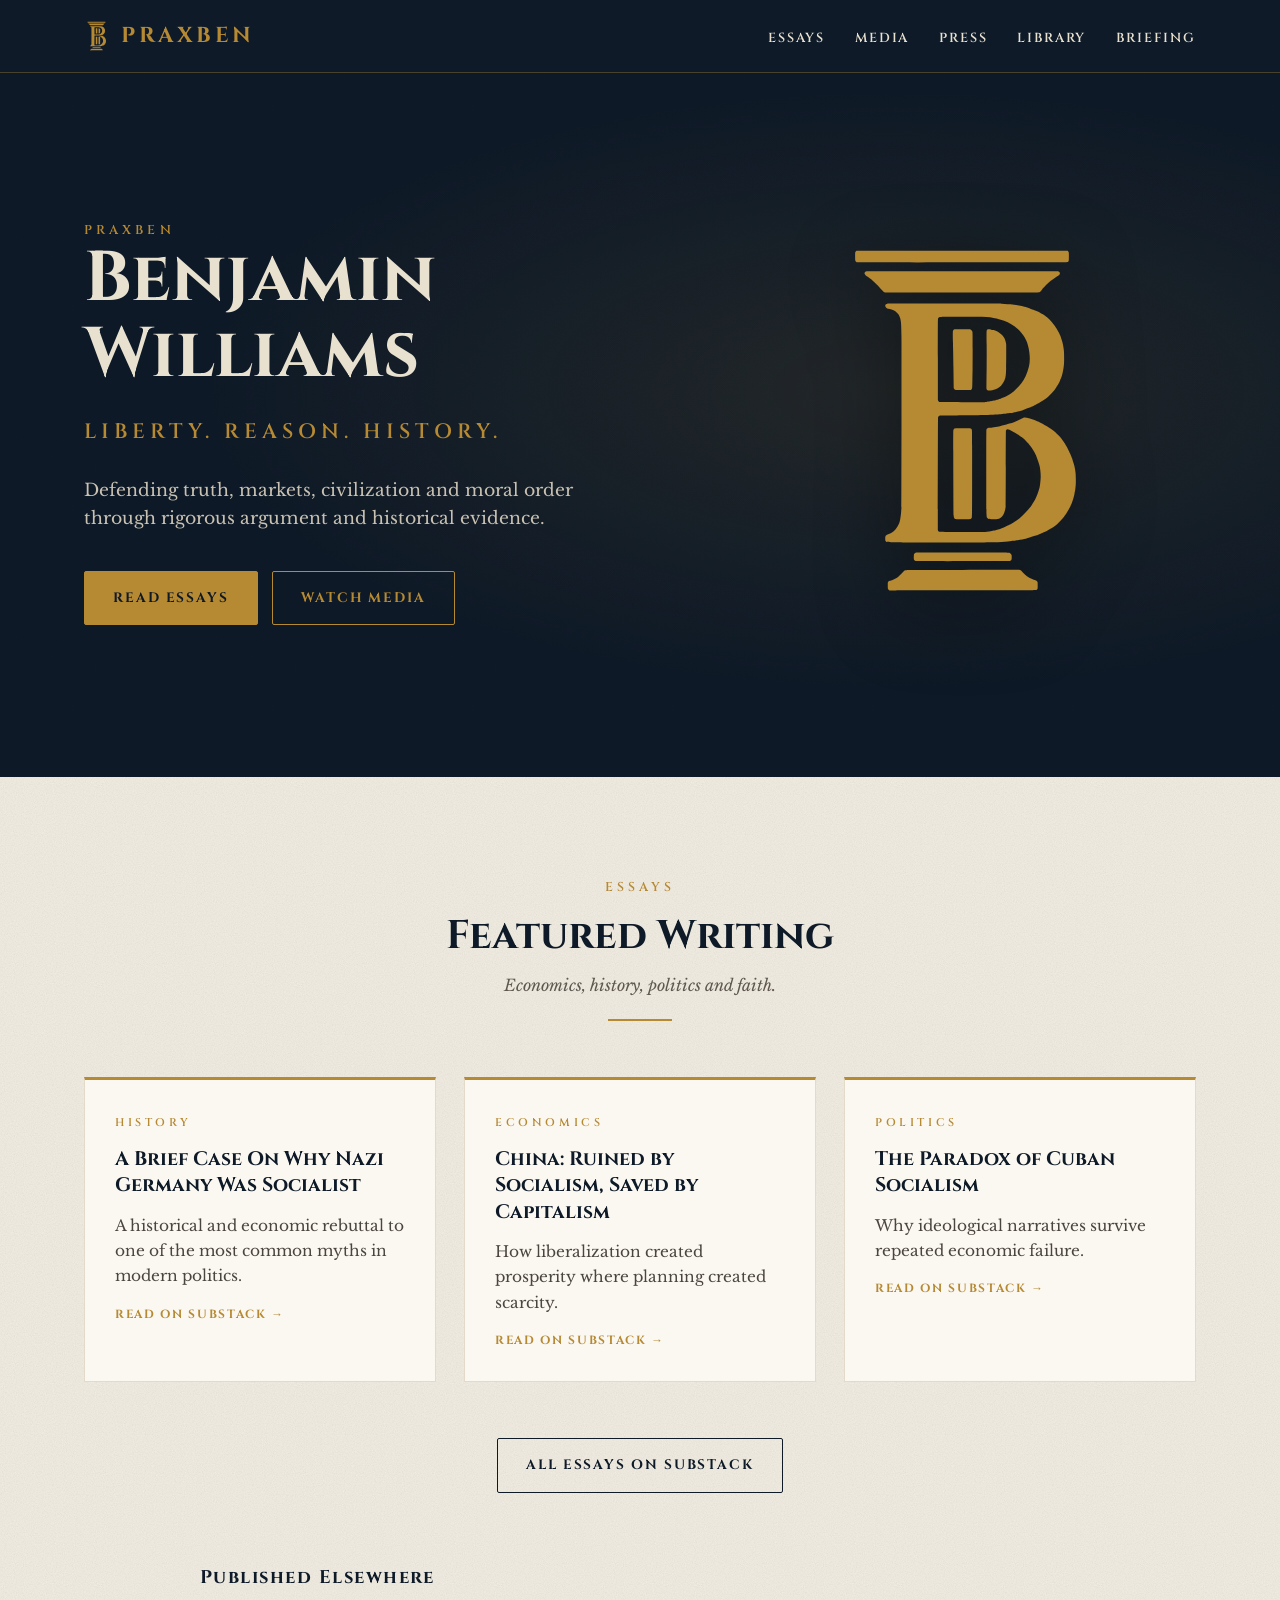
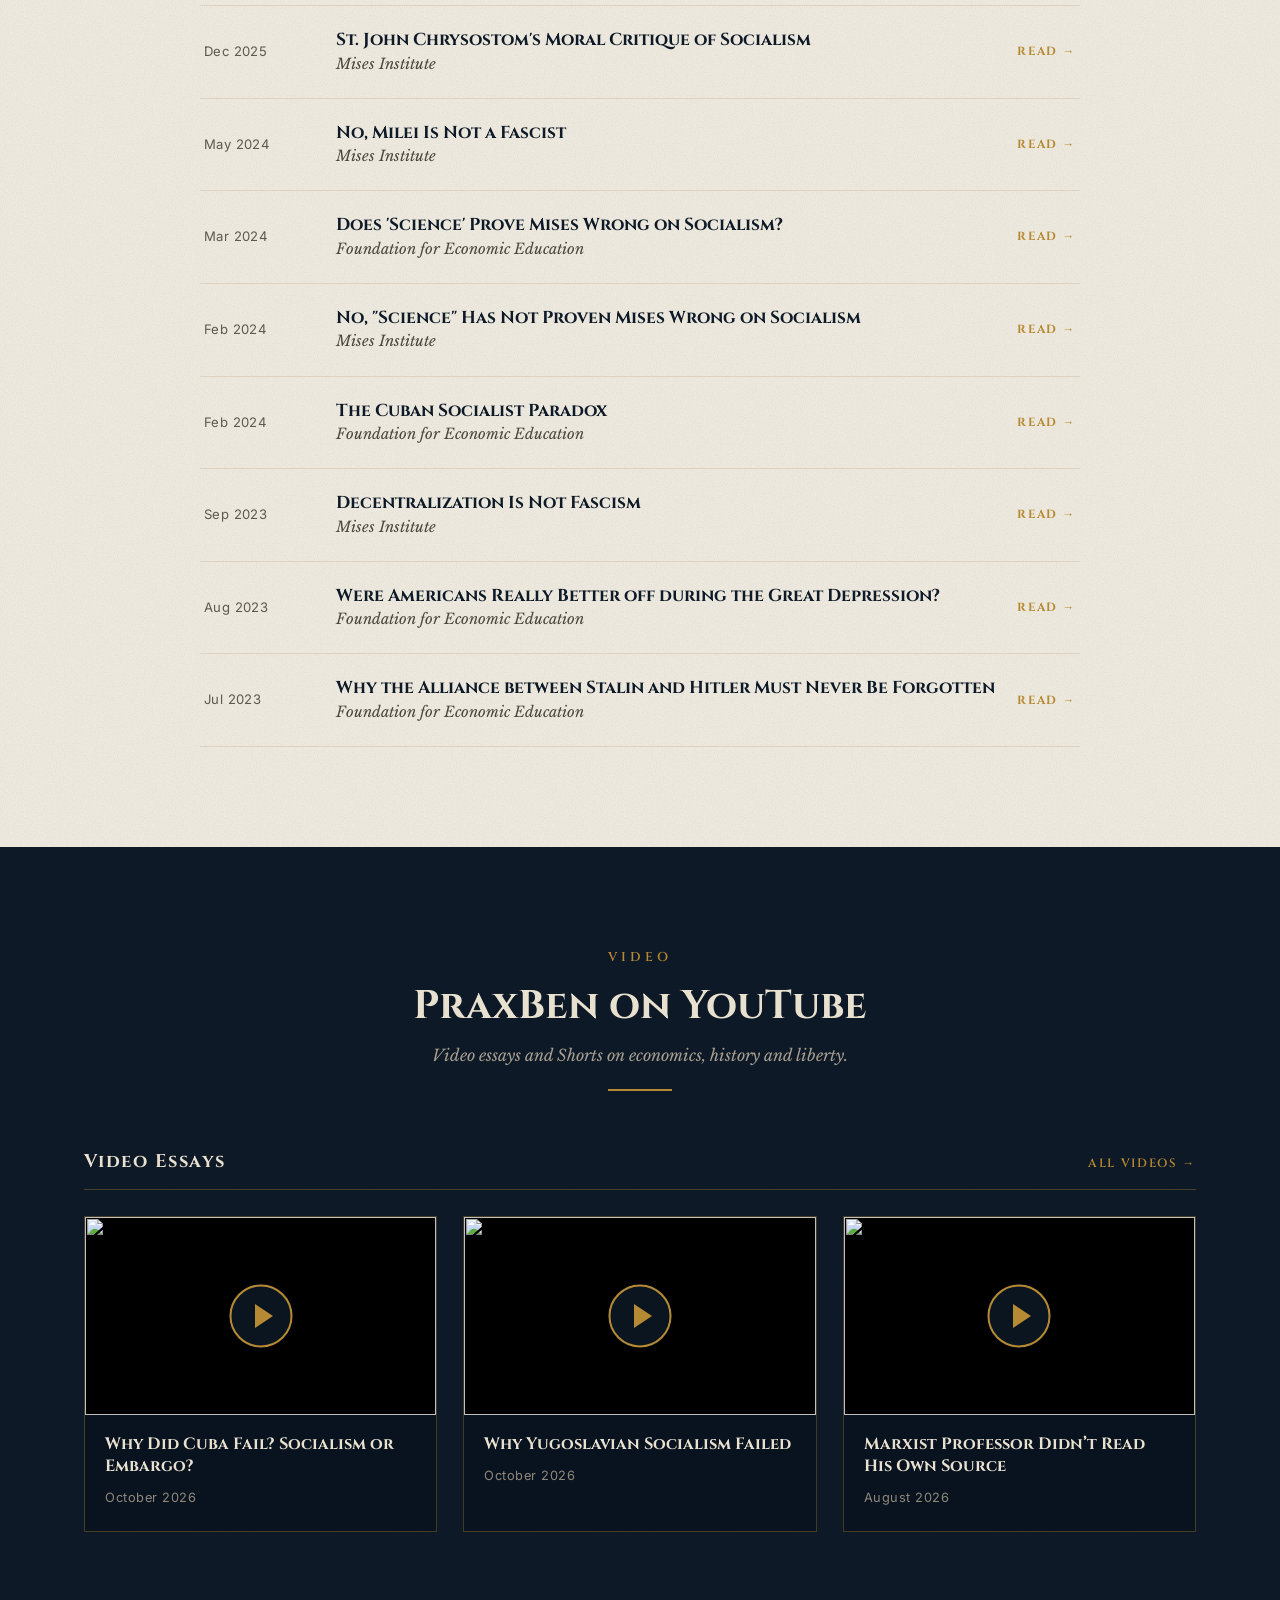
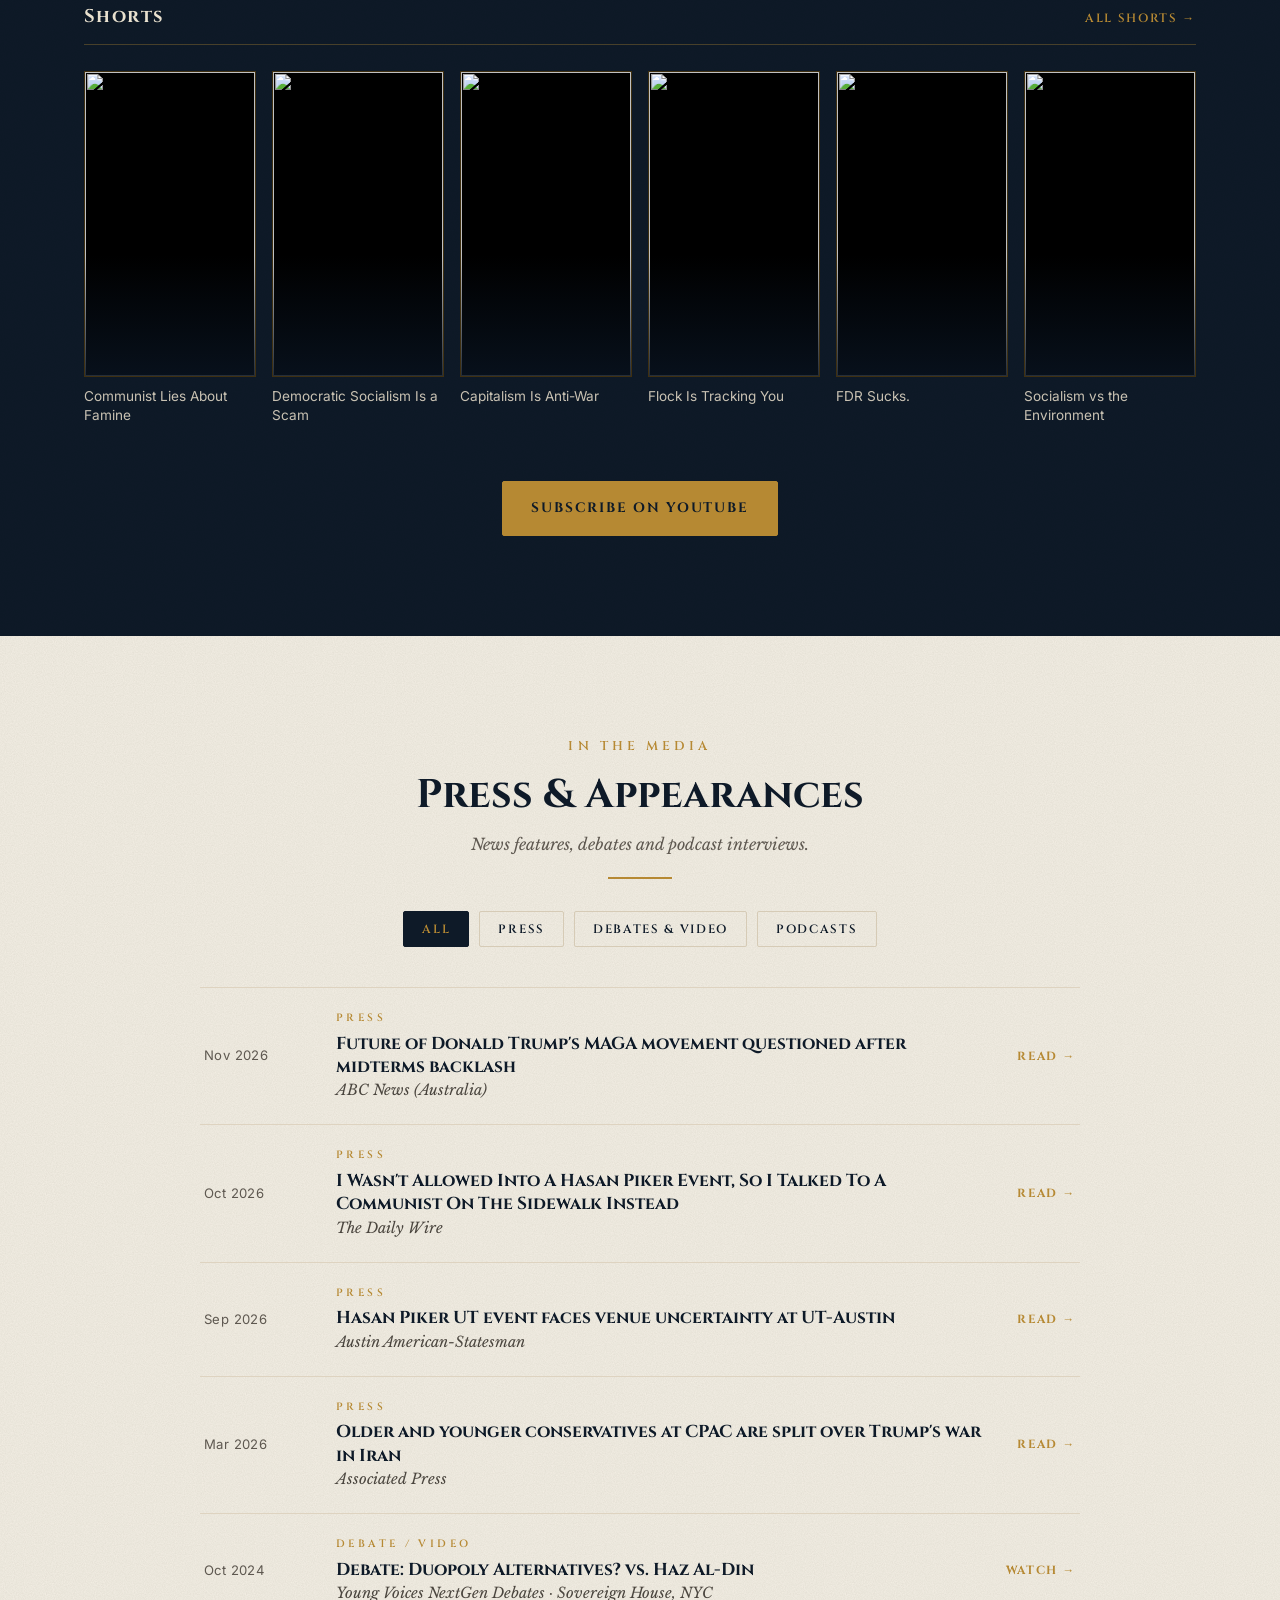
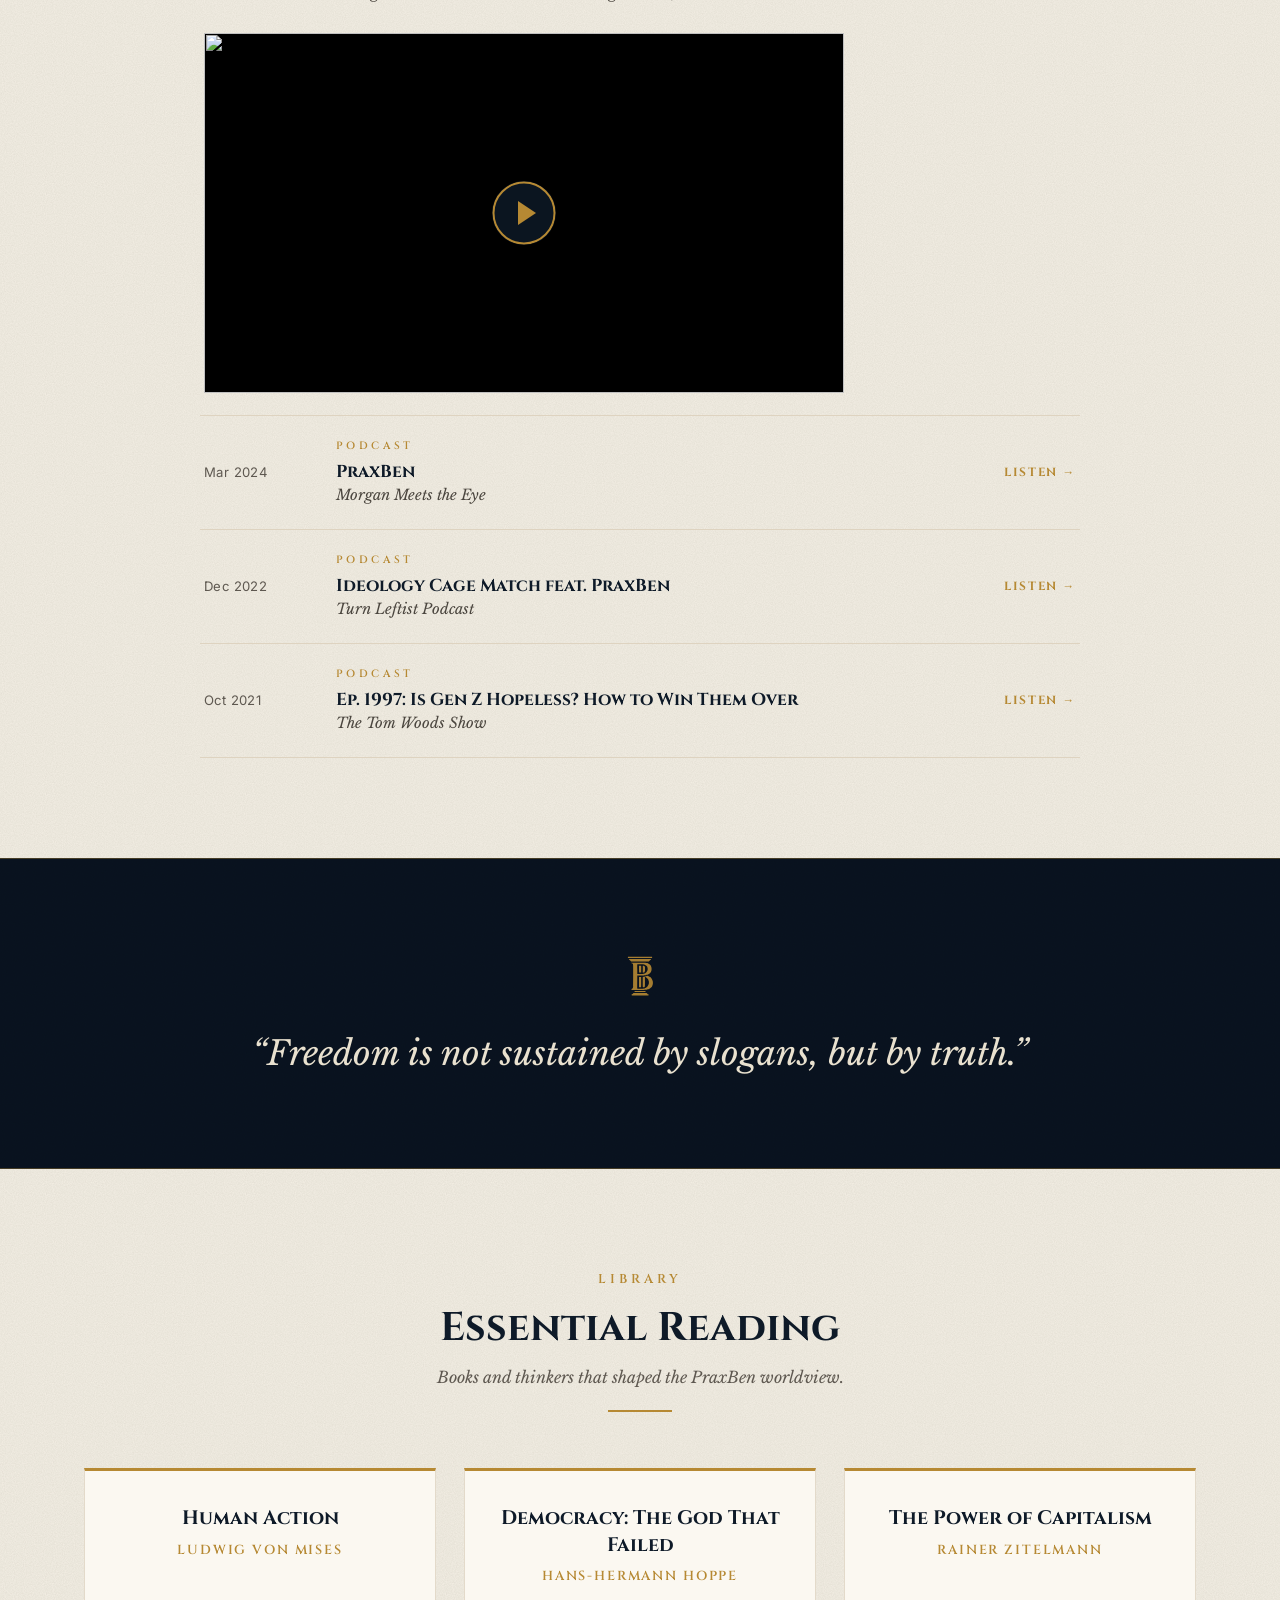
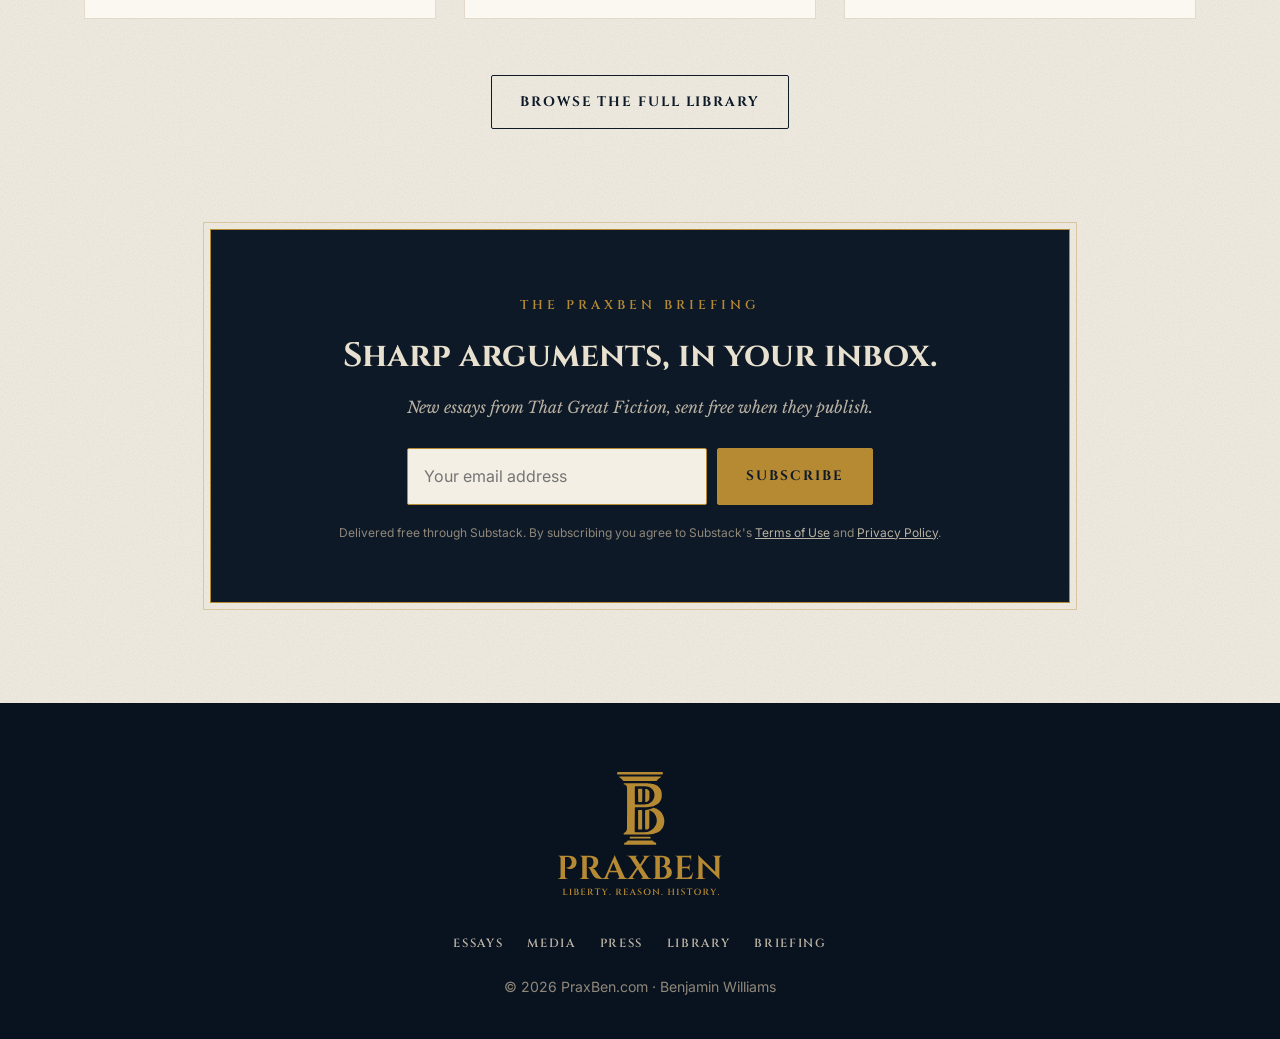
==== commit 4a9a51da: "Add Library reading-list page (90 books) and connect Subscribe box to Substack - library.html: searc" ====
--- a/index.html
+++ b/index.html
@@ -23,284 +23,7 @@
 <link rel="preconnect" href="https://fonts.gstatic.com" crossorigin>
 <link href="https://fonts.googleapis.com/css2?family=Cinzel:wght@500;600;700&family=Inter:wght@400;500;600&family=Libre+Baskerville:ital@0;1&display=swap" rel="stylesheet">
 
-<style>
-/* PraxBen house palette: navy + logo gold, ink & cream */
-:root{
---navy:#0E1A28;
---navy-2:#14243A;
---navy-3:#091320;
---gold:#B68933;
---gold-hi:#CFA552;
---cream:#E9E1CF;
---paper:#F4EFE4;
---ink:#1E1C1A;
---muted:#5E5850;
---rule:rgba(182,137,51,.35);
---max:1160px;
---grain:url("data:image/svg+xml,%3Csvg xmlns='http://www.w3.org/2000/svg' width='200' height='200'%3E%3Cfilter id='n'%3E%3CfeTurbulence type='fractalNoise' baseFrequency='.9' numOctaves='3' stitchTiles='stitch'/%3E%3CfeColorMatrix values='0 0 0 0 0 0 0 0 0 0 0 0 0 0 0 0 0 0 .07 0'/%3E%3C/filter%3E%3Crect width='100%25' height='100%25' filter='url(%23n)'/%3E%3C/svg%3E");
-}
-
-*{margin:0;padding:0;box-sizing:border-box}
-
-html{scroll-behavior:smooth;scroll-padding-top:84px}
-
-body{
-font-family:'Inter',system-ui,sans-serif;
-background:var(--paper) var(--grain);
-color:var(--ink);
-line-height:1.65;
--webkit-font-smoothing:antialiased;
-}
-
-a{text-decoration:none;color:inherit}
-img{display:block;max-width:100%}
-
-.container{width:100%;max-width:var(--max);margin:auto;padding:0 24px}
-
-.eyebrow{
-font-family:'Cinzel',serif;
-font-weight:600;
-font-size:.8rem;
-letter-spacing:.32em;
-text-transform:uppercase;
-color:var(--gold);
-}
-
-/* ---------- Header ---------- */
-header{
-background:var(--navy);
-border-bottom:1px solid var(--rule);
-position:sticky;top:0;z-index:50;
-}
-.navbar{display:flex;justify-content:space-between;align-items:center;height:72px}
-.brand{display:flex;align-items:center;gap:12px}
-.brand img{height:40px;width:auto}
-.brand-name{
-font-family:'Cinzel',serif;font-weight:700;
-font-size:1.35rem;letter-spacing:.16em;color:var(--gold);
-}
-nav ul{display:flex;gap:30px;list-style:none}
-nav a{
-font-family:'Cinzel',serif;font-weight:600;
-font-size:.82rem;letter-spacing:.14em;text-transform:uppercase;
-color:var(--cream);transition:color .2s;
-}
-nav a:hover{color:var(--gold-hi)}
-
-/* ---------- Hero ---------- */
-.hero{
-background:
-radial-gradient(ellipse at 70% 45%,rgba(182,137,51,.12),transparent 55%),
-var(--grain),
-var(--navy);
-padding:110px 0 120px;
-}
-.hero-grid{display:grid;grid-template-columns:1.25fr 1fr;gap:60px;align-items:center}
-.hero .eyebrow{margin-bottom:22px}
-.hero h1{
-font-family:'Cinzel',serif;font-weight:700;
-font-size:clamp(2.6rem,6vw,4.4rem);line-height:1.08;
-color:var(--cream);margin-bottom:22px;
-}
-.hero .tagline{
-font-family:'Cinzel',serif;font-weight:600;
-font-size:clamp(1rem,2vw,1.3rem);letter-spacing:.24em;
-color:var(--gold);margin-bottom:26px;
-}
-.hero p.lede{
-font-family:'Libre Baskerville',Georgia,serif;
-color:#C9C2B3;font-size:1.08rem;max-width:520px;margin-bottom:38px;
-}
-.buttons{display:flex;gap:14px;flex-wrap:wrap}
-.btn{
-font-family:'Cinzel',serif;font-weight:700;
-font-size:.85rem;letter-spacing:.14em;text-transform:uppercase;
-padding:15px 28px;border-radius:2px;display:inline-block;
-transition:background .2s,color .2s,transform .2s;border:1px solid var(--gold);
-cursor:pointer;
-}
-.btn-gold{background:var(--gold);color:var(--navy)}
-.btn-gold:hover{background:var(--gold-hi);border-color:var(--gold-hi);transform:translateY(-1px)}
-.btn-outline{color:var(--gold);background:transparent}
-.btn-outline:hover{background:rgba(182,137,51,.1)}
-.hero-logo{display:flex;justify-content:center}
-.hero-logo img{width:min(300px,70%);filter:drop-shadow(0 18px 40px rgba(0,0,0,.45))}
-
-/* ---------- Sections ---------- */
-section{padding:100px 0}
-.section-head{text-align:center;margin-bottom:56px}
-.section-head .eyebrow{display:block;margin-bottom:14px}
-.section-title{
-font-family:'Cinzel',serif;font-weight:700;
-font-size:clamp(1.8rem,3.6vw,2.5rem);line-height:1.2;color:var(--navy);
-}
-.section-sub{
-font-family:'Libre Baskerville',Georgia,serif;font-style:italic;
-color:var(--muted);margin-top:12px;
-}
-.rule{width:64px;height:2px;background:var(--gold);margin:20px auto 0}
-
-/* Essays */
-.cards{display:grid;grid-template-columns:repeat(3,1fr);gap:28px}
-.card{
-background:#FBF8F1;
-border:1px solid #E3DACA;
-border-top:3px solid var(--gold);
-padding:34px 30px 30px;
-transition:transform .25s,box-shadow .25s;
-}
-.card:hover{transform:translateY(-3px);box-shadow:0 16px 30px rgba(14,26,40,.08)}
-.card .eyebrow{font-size:.7rem;display:block;margin-bottom:14px}
-.card h3{
-font-family:'Cinzel',serif;font-weight:700;
-font-size:1.22rem;line-height:1.35;color:var(--navy);margin-bottom:14px;
-}
-.card p{font-family:'Libre Baskerville',Georgia,serif;font-size:.96rem;color:#4A453E}
-.card h3 a:hover{color:var(--gold)}
-.read-more{display:inline-block;margin-top:16px;font-family:'Cinzel',serif;font-weight:700;font-size:.74rem;letter-spacing:.14em;text-transform:uppercase;color:var(--gold)}
-.read-more:hover{color:var(--navy)}
-.btn-ink{color:var(--navy);border-color:var(--navy)}
-.btn-ink:hover{background:var(--navy);color:var(--gold)}
-
-/* Media */
-.dark{background:var(--grain),var(--navy);color:var(--cream)}
-.dark .section-title{color:var(--cream)}
-.dark .section-sub{color:#A79F90}
-.sub-head{
-display:flex;justify-content:space-between;align-items:baseline;gap:16px;
-border-bottom:1px solid var(--rule);padding-bottom:12px;margin-bottom:26px;
-}
-.sub-head h3{font-family:'Cinzel',serif;font-weight:700;font-size:1.15rem;letter-spacing:.08em;color:var(--cream)}
-.sub-head a{font-family:'Cinzel',serif;font-weight:600;font-size:.75rem;letter-spacing:.14em;text-transform:uppercase;color:var(--gold)}
-.sub-head a:hover{color:var(--gold-hi)}
-
-.video-grid{display:grid;grid-template-columns:repeat(3,1fr);gap:26px;margin-bottom:70px}
-.video{background:var(--navy-3);border:1px solid var(--rule)}
-.player{position:relative;aspect-ratio:16/9;background:#000;overflow:hidden}
-.player button{
-all:unset;cursor:pointer;position:absolute;inset:0;display:block;
-}
-.player img{width:100%;height:100%;object-fit:cover;transition:transform .4s,filter .4s;filter:saturate(.9)}
-.player button:hover img{transform:scale(1.03);filter:saturate(1)}
-.player button::after{
-content:"";position:absolute;left:50%;top:50%;width:64px;height:64px;transform:translate(-50%,-50%);
-border-radius:50%;background:rgba(14,26,40,.82) url("data:image/svg+xml,%3Csvg xmlns='http://www.w3.org/2000/svg' viewBox='0 0 64 64'%3E%3Ccircle cx='32' cy='32' r='30.5' fill='none' stroke='%23B68933' stroke-width='2'/%3E%3Cpath d='M26 20l18 12-18 12z' fill='%23B68933'/%3E%3C/svg%3E") center/contain no-repeat;
-transition:transform .2s;
-}
-.player button:hover::after{transform:translate(-50%,-50%) scale(1.08)}
-.player button:focus-visible{outline:2px solid var(--gold-hi);outline-offset:-2px}
-.player iframe{position:absolute;inset:0;width:100%;height:100%;border:0}
-.video-info{padding:18px 20px 22px}
-.video-info h4{font-family:'Cinzel',serif;font-weight:700;font-size:1.02rem;line-height:1.35;color:var(--cream);margin-bottom:6px}
-.video-info time{font-size:.8rem;color:#8F887A;letter-spacing:.04em}
-
-.shorts-grid{display:grid;grid-template-columns:repeat(6,1fr);gap:16px}
-.short{display:block;transition:transform .25s}
-.short:hover{transform:translateY(-3px)}
-.short .thumb{aspect-ratio:9/16;overflow:hidden;border:1px solid var(--rule);background:#000;position:relative}
-.short img{width:100%;height:100%;object-fit:cover}
-.short .thumb::after{
-content:"";position:absolute;inset:auto 0 0 0;height:40%;
-background:linear-gradient(transparent,rgba(9,19,32,.85));
-}
-.short span{display:block;margin-top:10px;font-size:.85rem;line-height:1.4;color:#C9C2B3}
-.short:hover span{color:var(--gold-hi)}
-.media-cta{text-align:center;margin-top:56px}
-
-/* Press & Appearances */
-#press[hidden]{display:none}
-.filters{display:flex;justify-content:center;gap:10px;flex-wrap:wrap;margin:-24px 0 40px}
-.filters button{
-font-family:'Cinzel',serif;font-weight:600;font-size:.75rem;letter-spacing:.14em;text-transform:uppercase;
-background:transparent;color:var(--navy);border:1px solid #D6CBB6;padding:9px 18px;border-radius:2px;cursor:pointer;
-}
-.filters button[aria-pressed="true"]{background:var(--navy);color:var(--gold);border-color:var(--navy)}
-.press-list{max-width:880px;margin:auto;list-style:none;border-top:1px solid #DED3C0}
-.press-item{display:grid;grid-template-columns:110px 1fr auto;gap:22px;align-items:center;padding:22px 4px;border-bottom:1px solid #DED3C0}
-.press-item[hidden]{display:none}
-.press-item time{font-size:.82rem;color:var(--muted);letter-spacing:.03em}
-.press-item .kind{display:block;margin-bottom:4px;font-size:.66rem}
-.press-item h3{font-family:'Cinzel',serif;font-weight:700;font-size:1.08rem;line-height:1.35;color:var(--navy)}
-.press-item .outlet{font-family:'Libre Baskerville',Georgia,serif;font-style:italic;font-size:.92rem;color:#4A453E}
-.press-item a.go{font-family:'Cinzel',serif;font-weight:700;font-size:.74rem;letter-spacing:.14em;text-transform:uppercase;color:var(--gold);white-space:nowrap}
-.press-item a.go:hover{color:var(--navy)}
-.press-item .player{grid-column:1/-1;max-width:640px;margin-top:6px}
-#writing{margin-top:70px}
-#writing[hidden]{display:none}
-.sub-head.light{max-width:880px;margin-left:auto;margin-right:auto;border-bottom:0;margin-bottom:0}
-.sub-head.light h3{color:var(--navy)}
-@media(max-width:760px){
-.press-item{grid-template-columns:1fr auto;gap:6px 16px}
-.press-item time{grid-column:1/-1}
-}
-
-/* Quote */
-.quote-band{
-background:var(--grain),var(--navy-3);
-padding:90px 0;text-align:center;
-border-top:1px solid var(--rule);border-bottom:1px solid var(--rule);
-}
-.quote-band img{width:34px;margin:0 auto 26px;opacity:.9}
-.quote{
-font-family:'Libre Baskerville',Georgia,serif;font-style:italic;
-font-size:clamp(1.4rem,3vw,2.1rem);line-height:1.45;
-color:var(--cream);max-width:820px;margin:auto;
-}
-
-/* Library */
-.book{text-align:center}
-.book h3{margin-bottom:8px}
-.book p{font-family:'Cinzel',serif;font-weight:600;font-size:.82rem;letter-spacing:.14em;text-transform:uppercase;color:var(--gold)}
-
-/* Newsletter */
-.newsletter{
-background:var(--grain),var(--navy);
-border:1px solid var(--gold);
-outline:1px solid var(--rule);outline-offset:6px;
-padding:60px 40px;text-align:center;max-width:860px;margin:auto;
-}
-.newsletter h3{
-font-family:'Cinzel',serif;font-weight:700;
-font-size:clamp(1.6rem,3vw,2.1rem);color:var(--cream);margin:12px 0 10px;
-}
-.newsletter p{font-family:'Libre Baskerville',Georgia,serif;font-style:italic;color:#B9B1A2;margin-bottom:28px}
-.newsletter form{display:flex;justify-content:center;gap:10px;flex-wrap:wrap}
-.newsletter input{
-font:inherit;padding:14px 16px;min-width:300px;
-background:var(--paper);color:var(--ink);
-border:1px solid var(--gold);border-radius:2px;
-}
-.newsletter input:focus{outline:2px solid var(--gold-hi);outline-offset:1px}
-
-/* Footer */
-footer{background:var(--navy-3);padding:56px 0 40px;text-align:center;color:#8F887A;font-size:.88rem}
-footer .lockup{width:190px;margin:0 auto 22px}
-footer nav ul{justify-content:center;gap:24px;margin-bottom:22px;flex-wrap:wrap}
-footer nav a{font-size:.74rem;color:#B9B1A2}
-
-/* ---------- Responsive ---------- */
-@media(max-width:980px){
-.hero-grid{grid-template-columns:1fr;text-align:center}
-.hero-logo{order:-1}
-.hero-logo img{width:170px}
-.hero p.lede{margin-left:auto;margin-right:auto}
-.buttons{justify-content:center}
-.cards{grid-template-columns:1fr}
-.video-grid{grid-template-columns:1fr 1fr}
-.shorts-grid{grid-template-columns:repeat(3,1fr)}
-}
-@media(max-width:760px){
-header nav{display:none}
-.hero{padding:70px 0 80px}
-section{padding:72px 0}
-.video-grid{grid-template-columns:1fr}
-.shorts-grid{grid-template-columns:repeat(2,1fr)}
-.newsletter{padding:44px 22px}
-.newsletter input{min-width:0;width:100%}
-.newsletter .btn{width:100%}
-footer nav{display:block}
-}
-</style>
+<link rel="stylesheet" href="assets/site.css">
 </head>
 <body>
 
@@ -314,7 +37,7 @@
 <ul>
 <li><a href="#essays">Essays</a></li>
 <li><a href="#media">Media</a></li>
-<li><a href="#library">Library</a></li>
+<li><a href="library.html">Library</a></li>
 <li><a href="#briefing">Briefing</a></li>
 </ul>
 </nav>
@@ -466,6 +189,9 @@
 <article class="card book"><h3>Democracy: The God That Failed</h3><p>Hans-Hermann Hoppe</p></article>
 <article class="card book"><h3>The Power of Capitalism</h3><p>Rainer Zitelmann</p></article>
 </div>
+<div class="media-cta">
+<a class="btn btn-outline btn-ink" href="library.html">Browse the full library</a>
+</div>
 </div>
 </section>
 
@@ -473,12 +199,17 @@
 <div class="container">
 <div class="newsletter">
 <span class="eyebrow">The PraxBen Briefing</span>
-<h3>Sharp arguments, weekly.</h3>
-<p>New essays, clips and sources, straight to your inbox.</p>
-<form onsubmit="return false">
-<input type="email" placeholder="Your email address" aria-label="Email address" required>
+<h3>Sharp arguments, in your inbox.</h3>
+<p>New essays from <em>That Great Fiction</em>, sent free when they publish.</p>
+<!-- Signs visitors up to the That Great Fiction Substack (opens Substack's confirmation in a new tab) -->
+<form action="https://praxben.substack.com/api/v1/free?nojs=true" method="post" target="_blank">
+<input type="hidden" name="source" value="embed">
+<input type="hidden" name="first_url" value="https://praxben.com/">
+<input type="hidden" name="current_url" value="https://praxben.com/">
+<input type="email" name="email" placeholder="Your email address" aria-label="Email address" autocomplete="email" required>
 <button type="submit" class="btn btn-gold">Subscribe</button>
 </form>
+<p class="fine">Delivered free through Substack. By subscribing you agree to Substack's <a href="https://substack.com/tos" target="_blank" rel="noopener">Terms of Use</a> and <a href="https://substack.com/privacy" target="_blank" rel="noopener">Privacy Policy</a>.</p>
 </div>
 </div>
 </section>
@@ -492,7 +223,7 @@
 <ul>
 <li><a href="#essays">Essays</a></li>
 <li><a href="#media">Media</a></li>
-<li><a href="#library">Library</a></li>
+<li><a href="library.html">Library</a></li>
 <li><a href="#briefing">Briefing</a></li>
 </ul>
 </nav>
--- a/assets/site.css
+++ b/assets/site.css
@@ -0,0 +1,278 @@
+/* PraxBen house palette: navy + logo gold, ink & cream */
+:root{
+--navy:#0E1A28;
+--navy-2:#14243A;
+--navy-3:#091320;
+--gold:#B68933;
+--gold-hi:#CFA552;
+--cream:#E9E1CF;
+--paper:#F4EFE4;
+--ink:#1E1C1A;
+--muted:#5E5850;
+--rule:rgba(182,137,51,.35);
+--max:1160px;
+--grain:url("data:image/svg+xml,%3Csvg xmlns='http://www.w3.org/2000/svg' width='200' height='200'%3E%3Cfilter id='n'%3E%3CfeTurbulence type='fractalNoise' baseFrequency='.9' numOctaves='3' stitchTiles='stitch'/%3E%3CfeColorMatrix values='0 0 0 0 0 0 0 0 0 0 0 0 0 0 0 0 0 0 .07 0'/%3E%3C/filter%3E%3Crect width='100%25' height='100%25' filter='url(%23n)'/%3E%3C/svg%3E");
+}
+
+*{margin:0;padding:0;box-sizing:border-box}
+
+html{scroll-behavior:smooth;scroll-padding-top:84px}
+
+body{
+font-family:'Inter',system-ui,sans-serif;
+background:var(--paper) var(--grain);
+color:var(--ink);
+line-height:1.65;
+-webkit-font-smoothing:antialiased;
+}
+
+a{text-decoration:none;color:inherit}
+img{display:block;max-width:100%}
+
+.container{width:100%;max-width:var(--max);margin:auto;padding:0 24px}
+
+.eyebrow{
+font-family:'Cinzel',serif;
+font-weight:600;
+font-size:.8rem;
+letter-spacing:.32em;
+text-transform:uppercase;
+color:var(--gold);
+}
+
+/* ---------- Header ---------- */
+header{
+background:var(--navy);
+border-bottom:1px solid var(--rule);
+position:sticky;top:0;z-index:50;
+}
+.navbar{display:flex;justify-content:space-between;align-items:center;height:72px}
+.brand{display:flex;align-items:center;gap:12px}
+.brand img{height:40px;width:auto}
+.brand-name{
+font-family:'Cinzel',serif;font-weight:700;
+font-size:1.35rem;letter-spacing:.16em;color:var(--gold);
+}
+nav ul{display:flex;gap:30px;list-style:none}
+nav a{
+font-family:'Cinzel',serif;font-weight:600;
+font-size:.82rem;letter-spacing:.14em;text-transform:uppercase;
+color:var(--cream);transition:color .2s;
+}
+nav a:hover{color:var(--gold-hi)}
+
+/* ---------- Hero ---------- */
+.hero{
+background:
+radial-gradient(ellipse at 70% 45%,rgba(182,137,51,.12),transparent 55%),
+var(--grain),
+var(--navy);
+padding:110px 0 120px;
+}
+.hero-grid{display:grid;grid-template-columns:1.25fr 1fr;gap:60px;align-items:center}
+.hero .eyebrow{margin-bottom:22px}
+.hero h1{
+font-family:'Cinzel',serif;font-weight:700;
+font-size:clamp(2.6rem,6vw,4.4rem);line-height:1.08;
+color:var(--cream);margin-bottom:22px;
+}
+.hero .tagline{
+font-family:'Cinzel',serif;font-weight:600;
+font-size:clamp(1rem,2vw,1.3rem);letter-spacing:.24em;
+color:var(--gold);margin-bottom:26px;
+}
+.hero p.lede{
+font-family:'Libre Baskerville',Georgia,serif;
+color:#C9C2B3;font-size:1.08rem;max-width:520px;margin-bottom:38px;
+}
+.buttons{display:flex;gap:14px;flex-wrap:wrap}
+.btn{
+font-family:'Cinzel',serif;font-weight:700;
+font-size:.85rem;letter-spacing:.14em;text-transform:uppercase;
+padding:15px 28px;border-radius:2px;display:inline-block;
+transition:background .2s,color .2s,transform .2s;border:1px solid var(--gold);
+cursor:pointer;
+}
+.btn-gold{background:var(--gold);color:var(--navy)}
+.btn-gold:hover{background:var(--gold-hi);border-color:var(--gold-hi);transform:translateY(-1px)}
+.btn-outline{color:var(--gold);background:transparent}
+.btn-outline:hover{background:rgba(182,137,51,.1)}
+.hero-logo{display:flex;justify-content:center}
+.hero-logo img{width:min(300px,70%);filter:drop-shadow(0 18px 40px rgba(0,0,0,.45))}
+
+/* ---------- Sections ---------- */
+section{padding:100px 0}
+.section-head{text-align:center;margin-bottom:56px}
+.section-head .eyebrow{display:block;margin-bottom:14px}
+.section-title{
+font-family:'Cinzel',serif;font-weight:700;
+font-size:clamp(1.8rem,3.6vw,2.5rem);line-height:1.2;color:var(--navy);
+}
+.section-sub{
+font-family:'Libre Baskerville',Georgia,serif;font-style:italic;
+color:var(--muted);margin-top:12px;
+}
+.rule{width:64px;height:2px;background:var(--gold);margin:20px auto 0}
+
+/* Essays */
+.cards{display:grid;grid-template-columns:repeat(3,1fr);gap:28px}
+.card{
+background:#FBF8F1;
+border:1px solid #E3DACA;
+border-top:3px solid var(--gold);
+padding:34px 30px 30px;
+transition:transform .25s,box-shadow .25s;
+}
+.card:hover{transform:translateY(-3px);box-shadow:0 16px 30px rgba(14,26,40,.08)}
+.card .eyebrow{font-size:.7rem;display:block;margin-bottom:14px}
+.card h3{
+font-family:'Cinzel',serif;font-weight:700;
+font-size:1.22rem;line-height:1.35;color:var(--navy);margin-bottom:14px;
+}
+.card p{font-family:'Libre Baskerville',Georgia,serif;font-size:.96rem;color:#4A453E}
+.card h3 a:hover{color:var(--gold)}
+.read-more{display:inline-block;margin-top:16px;font-family:'Cinzel',serif;font-weight:700;font-size:.74rem;letter-spacing:.14em;text-transform:uppercase;color:var(--gold)}
+.read-more:hover{color:var(--navy)}
+.btn-ink{color:var(--navy);border-color:var(--navy)}
+.btn-ink:hover{background:var(--navy);color:var(--gold)}
+
+/* Media */
+.dark{background:var(--grain),var(--navy);color:var(--cream)}
+.dark .section-title{color:var(--cream)}
+.dark .section-sub{color:#A79F90}
+.sub-head{
+display:flex;justify-content:space-between;align-items:baseline;gap:16px;
+border-bottom:1px solid var(--rule);padding-bottom:12px;margin-bottom:26px;
+}
+.sub-head h3{font-family:'Cinzel',serif;font-weight:700;font-size:1.15rem;letter-spacing:.08em;color:var(--cream)}
+.sub-head a{font-family:'Cinzel',serif;font-weight:600;font-size:.75rem;letter-spacing:.14em;text-transform:uppercase;color:var(--gold)}
+.sub-head a:hover{color:var(--gold-hi)}
+
+.video-grid{display:grid;grid-template-columns:repeat(3,1fr);gap:26px;margin-bottom:70px}
+.video{background:var(--navy-3);border:1px solid var(--rule)}
+.player{position:relative;aspect-ratio:16/9;background:#000;overflow:hidden}
+.player button{
+all:unset;cursor:pointer;position:absolute;inset:0;display:block;
+}
+.player img{width:100%;height:100%;object-fit:cover;transition:transform .4s,filter .4s;filter:saturate(.9)}
+.player button:hover img{transform:scale(1.03);filter:saturate(1)}
+.player button::after{
+content:"";position:absolute;left:50%;top:50%;width:64px;height:64px;transform:translate(-50%,-50%);
+border-radius:50%;background:rgba(14,26,40,.82) url("data:image/svg+xml,%3Csvg xmlns='http://www.w3.org/2000/svg' viewBox='0 0 64 64'%3E%3Ccircle cx='32' cy='32' r='30.5' fill='none' stroke='%23B68933' stroke-width='2'/%3E%3Cpath d='M26 20l18 12-18 12z' fill='%23B68933'/%3E%3C/svg%3E") center/contain no-repeat;
+transition:transform .2s;
+}
+.player button:hover::after{transform:translate(-50%,-50%) scale(1.08)}
+.player button:focus-visible{outline:2px solid var(--gold-hi);outline-offset:-2px}
+.player iframe{position:absolute;inset:0;width:100%;height:100%;border:0}
+.video-info{padding:18px 20px 22px}
+.video-info h4{font-family:'Cinzel',serif;font-weight:700;font-size:1.02rem;line-height:1.35;color:var(--cream);margin-bottom:6px}
+.video-info time{font-size:.8rem;color:#8F887A;letter-spacing:.04em}
+
+.shorts-grid{display:grid;grid-template-columns:repeat(6,1fr);gap:16px}
+.short{display:block;transition:transform .25s}
+.short:hover{transform:translateY(-3px)}
+.short .thumb{aspect-ratio:9/16;overflow:hidden;border:1px solid var(--rule);background:#000;position:relative}
+.short img{width:100%;height:100%;object-fit:cover}
+.short .thumb::after{
+content:"";position:absolute;inset:auto 0 0 0;height:40%;
+background:linear-gradient(transparent,rgba(9,19,32,.85));
+}
+.short span{display:block;margin-top:10px;font-size:.85rem;line-height:1.4;color:#C9C2B3}
+.short:hover span{color:var(--gold-hi)}
+.media-cta{text-align:center;margin-top:56px}
+
+/* Press & Appearances */
+#press[hidden]{display:none}
+.filters{display:flex;justify-content:center;gap:10px;flex-wrap:wrap;margin:-24px 0 40px}
+.filters button{
+font-family:'Cinzel',serif;font-weight:600;font-size:.75rem;letter-spacing:.14em;text-transform:uppercase;
+background:transparent;color:var(--navy);border:1px solid #D6CBB6;padding:9px 18px;border-radius:2px;cursor:pointer;
+}
+.filters button[aria-pressed="true"]{background:var(--navy);color:var(--gold);border-color:var(--navy)}
+.press-list{max-width:880px;margin:auto;list-style:none;border-top:1px solid #DED3C0}
+.press-item{display:grid;grid-template-columns:110px 1fr auto;gap:22px;align-items:center;padding:22px 4px;border-bottom:1px solid #DED3C0}
+.press-item[hidden]{display:none}
+.press-item time{font-size:.82rem;color:var(--muted);letter-spacing:.03em}
+.press-item .kind{display:block;margin-bottom:4px;font-size:.66rem}
+.press-item h3{font-family:'Cinzel',serif;font-weight:700;font-size:1.08rem;line-height:1.35;color:var(--navy)}
+.press-item .outlet{font-family:'Libre Baskerville',Georgia,serif;font-style:italic;font-size:.92rem;color:#4A453E}
+.press-item a.go{font-family:'Cinzel',serif;font-weight:700;font-size:.74rem;letter-spacing:.14em;text-transform:uppercase;color:var(--gold);white-space:nowrap}
+.press-item a.go:hover{color:var(--navy)}
+.press-item .player{grid-column:1/-1;max-width:640px;margin-top:6px}
+#writing{margin-top:70px}
+#writing[hidden]{display:none}
+.sub-head.light{max-width:880px;margin-left:auto;margin-right:auto;border-bottom:0;margin-bottom:0}
+.sub-head.light h3{color:var(--navy)}
+@media(max-width:760px){
+.press-item{grid-template-columns:1fr auto;gap:6px 16px}
+.press-item time{grid-column:1/-1}
+}
+
+/* Quote */
+.quote-band{
+background:var(--grain),var(--navy-3);
+padding:90px 0;text-align:center;
+border-top:1px solid var(--rule);border-bottom:1px solid var(--rule);
+}
+.quote-band img{width:34px;margin:0 auto 26px;opacity:.9}
+.quote{
+font-family:'Libre Baskerville',Georgia,serif;font-style:italic;
+font-size:clamp(1.4rem,3vw,2.1rem);line-height:1.45;
+color:var(--cream);max-width:820px;margin:auto;
+}
+
+/* Library */
+.book{text-align:center}
+.book h3{margin-bottom:8px}
+.book p{font-family:'Cinzel',serif;font-weight:600;font-size:.82rem;letter-spacing:.14em;text-transform:uppercase;color:var(--gold)}
+
+/* Newsletter */
+.newsletter{
+background:var(--grain),var(--navy);
+border:1px solid var(--gold);
+outline:1px solid var(--rule);outline-offset:6px;
+padding:60px 40px;text-align:center;max-width:860px;margin:auto;
+}
+.newsletter h3{
+font-family:'Cinzel',serif;font-weight:700;
+font-size:clamp(1.6rem,3vw,2.1rem);color:var(--cream);margin:12px 0 10px;
+}
+.newsletter p{font-family:'Libre Baskerville',Georgia,serif;font-style:italic;color:#B9B1A2;margin-bottom:28px}
+.newsletter form{display:flex;justify-content:center;gap:10px;flex-wrap:wrap}
+.newsletter input{
+font:inherit;padding:14px 16px;min-width:300px;
+background:var(--paper);color:var(--ink);
+border:1px solid var(--gold);border-radius:2px;
+}
+.newsletter input:focus{outline:2px solid var(--gold-hi);outline-offset:1px}
+.newsletter p.fine{font-family:'Inter',sans-serif;font-style:normal;font-size:.75rem;color:#8F887A;margin:18px 0 0}
+.newsletter p.fine a{text-decoration:underline;color:#B9B1A2}
+
+/* Footer */
+footer{background:var(--navy-3);padding:56px 0 40px;text-align:center;color:#8F887A;font-size:.88rem}
+footer .lockup{width:190px;margin:0 auto 22px}
+footer nav ul{justify-content:center;gap:24px;margin-bottom:22px;flex-wrap:wrap}
+footer nav a{font-size:.74rem;color:#B9B1A2}
+
+/* ---------- Responsive ---------- */
+@media(max-width:980px){
+.hero-grid{grid-template-columns:1fr;text-align:center}
+.hero-logo{order:-1}
+.hero-logo img{width:170px}
+.hero p.lede{margin-left:auto;margin-right:auto}
+.buttons{justify-content:center}
+.cards{grid-template-columns:1fr}
+.video-grid{grid-template-columns:1fr 1fr}
+.shorts-grid{grid-template-columns:repeat(3,1fr)}
+}
+@media(max-width:760px){
+header nav{display:none}
+.hero{padding:70px 0 80px}
+section{padding:72px 0}
+.video-grid{grid-template-columns:1fr}
+.shorts-grid{grid-template-columns:repeat(2,1fr)}
+.newsletter{padding:44px 22px}
+.newsletter input{min-width:0;width:100%}
+.newsletter .btn{width:100%}
+footer nav{display:block}
+}
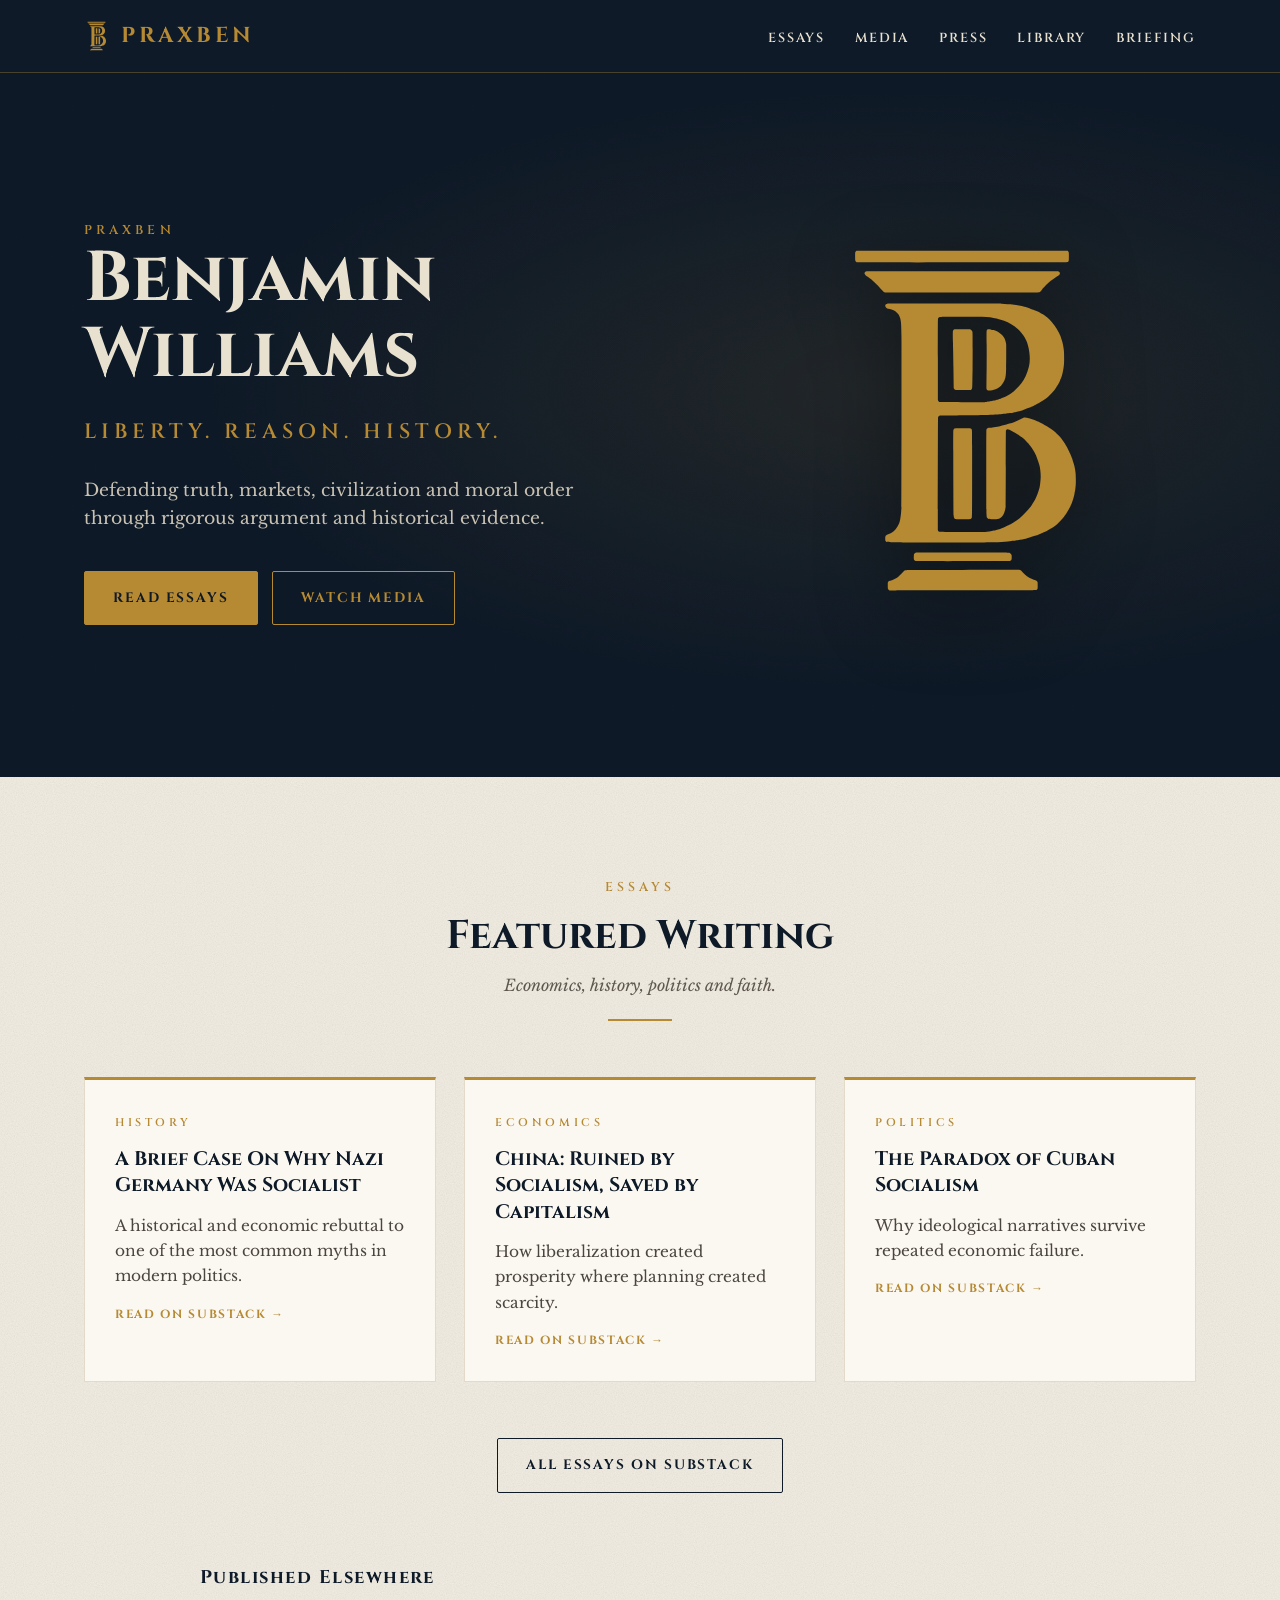
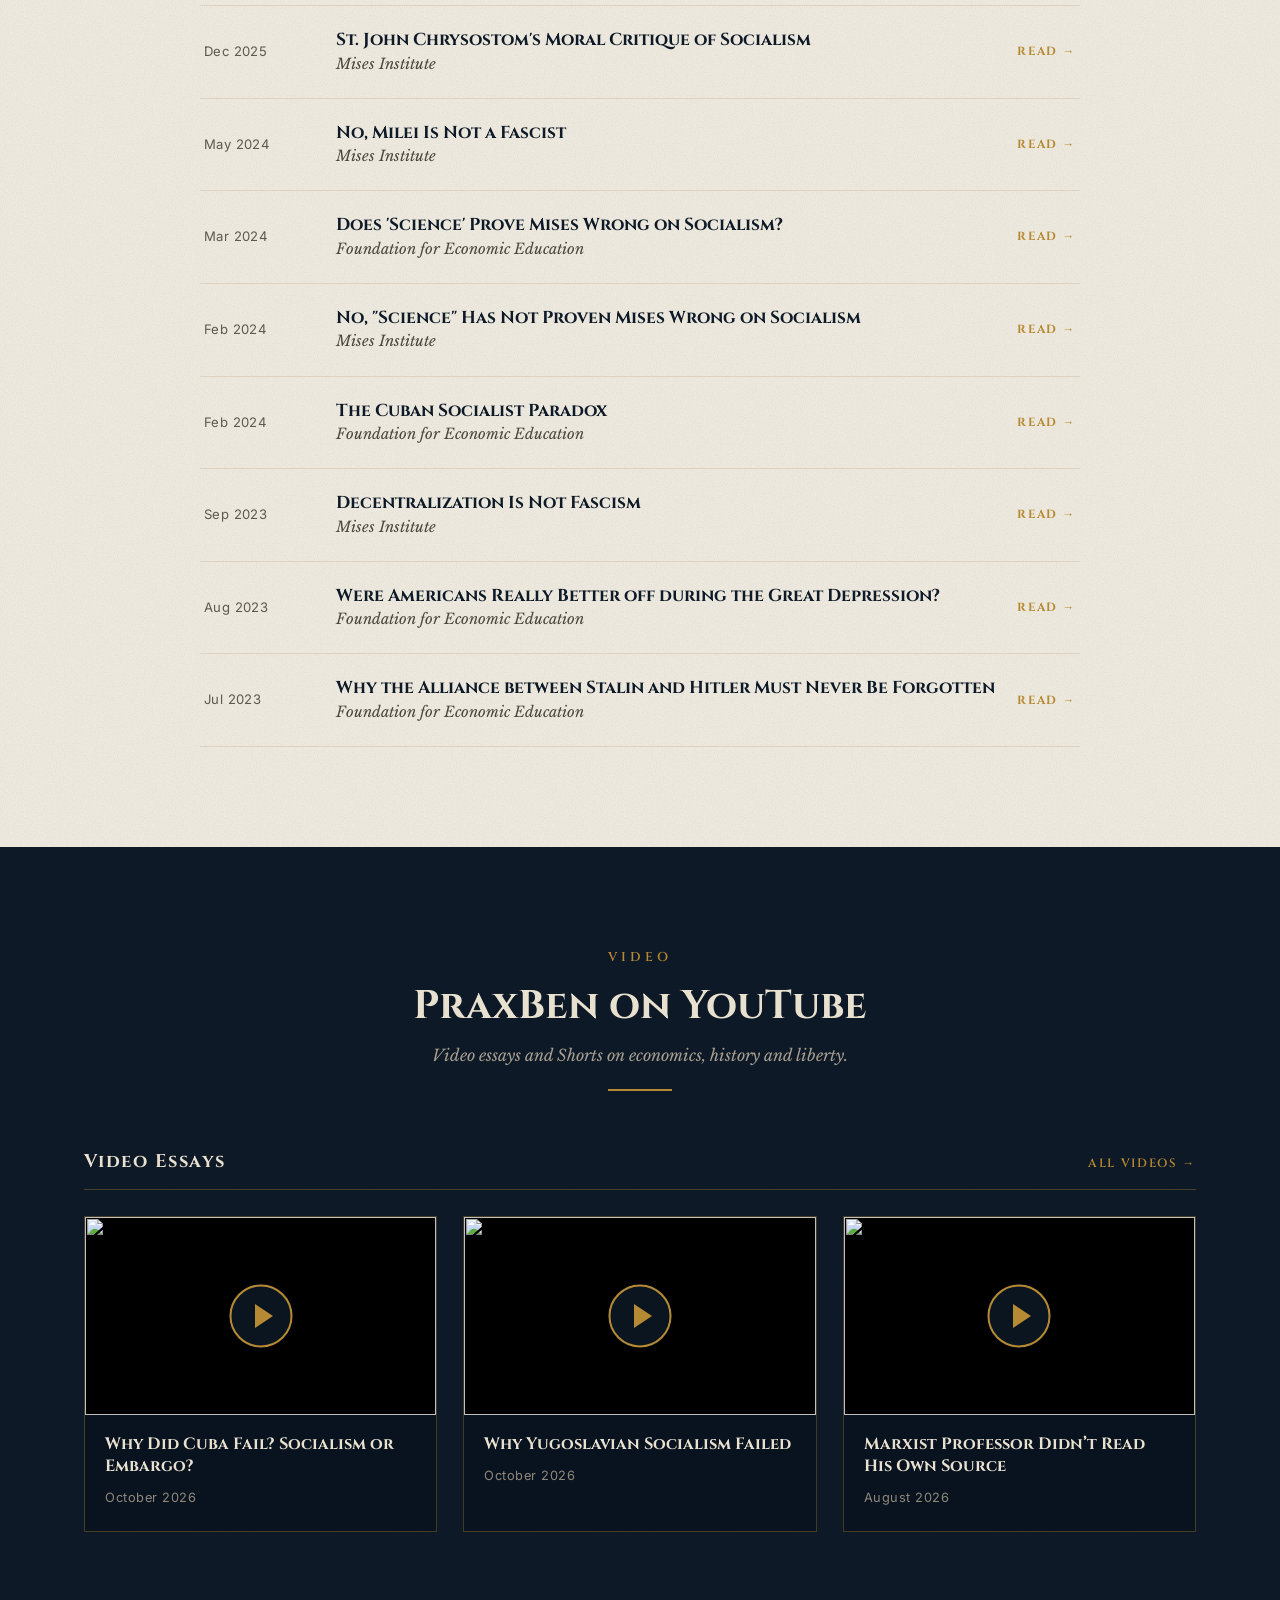
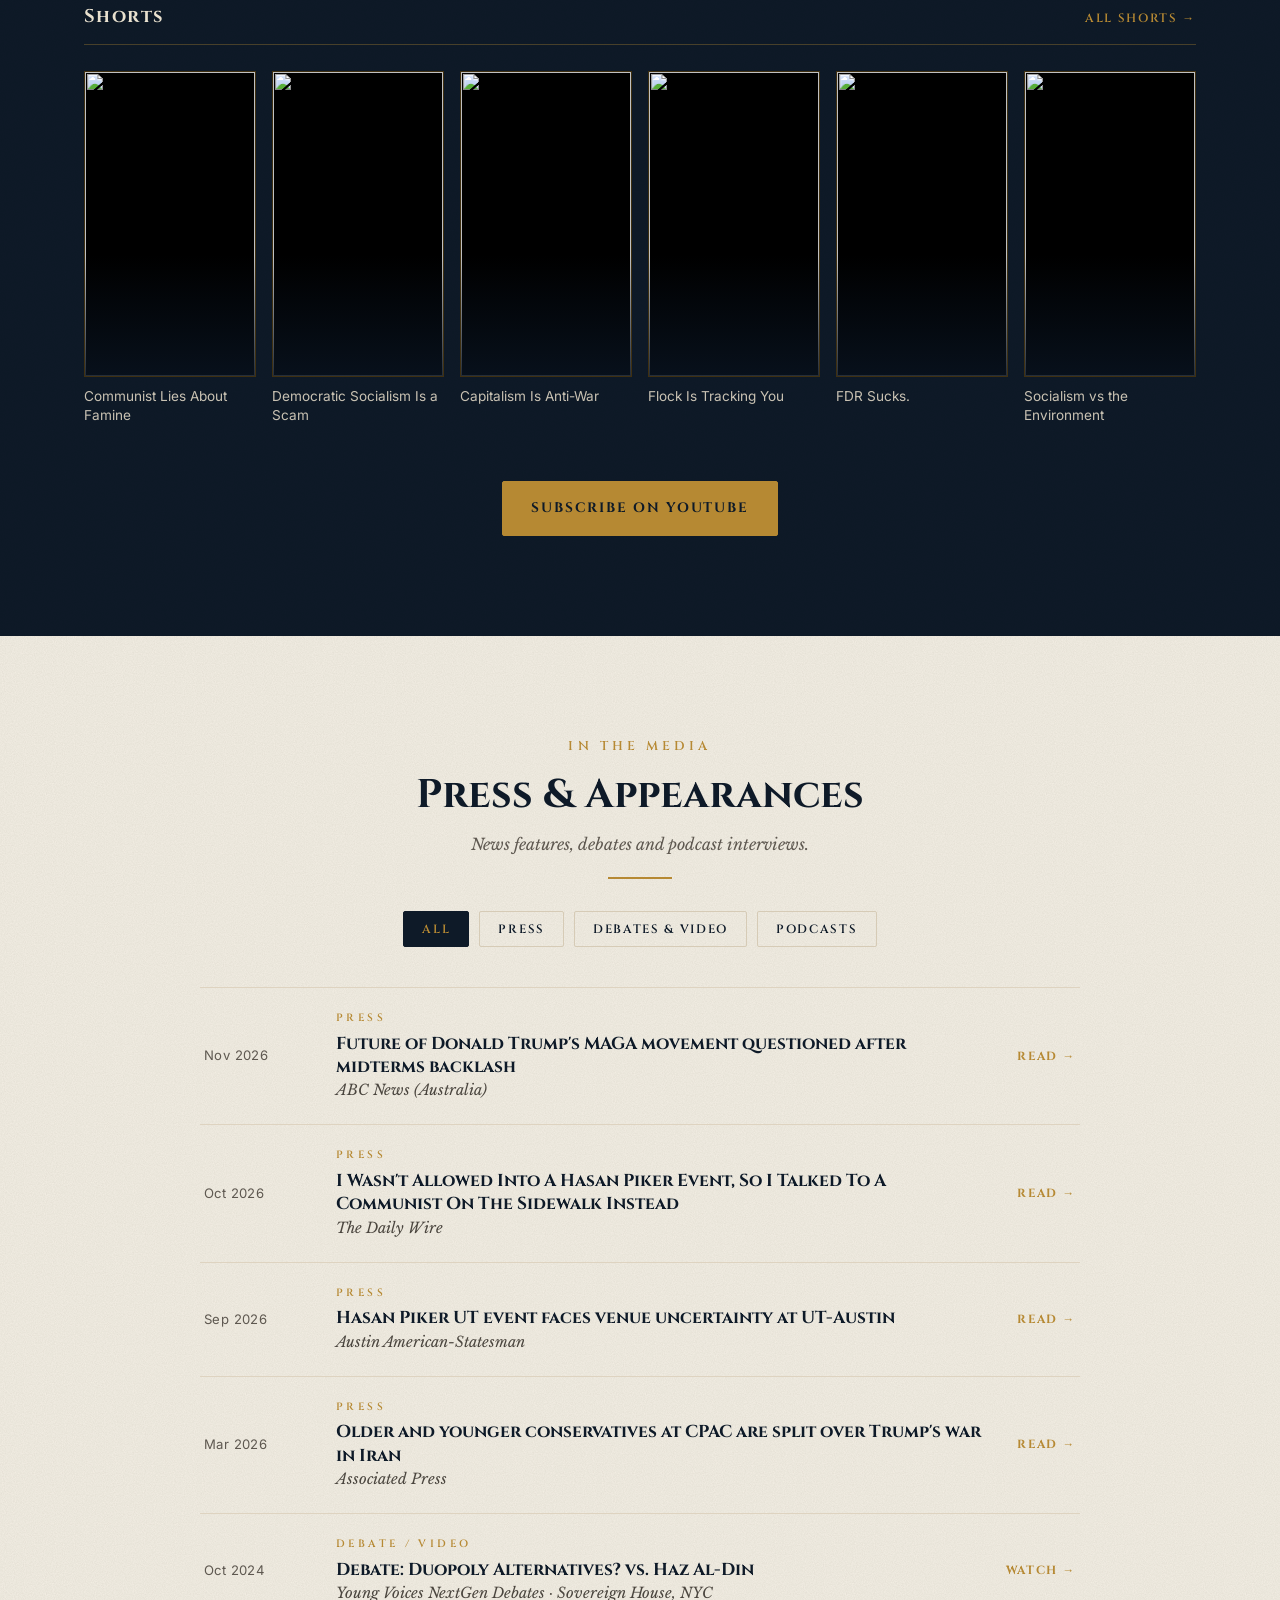
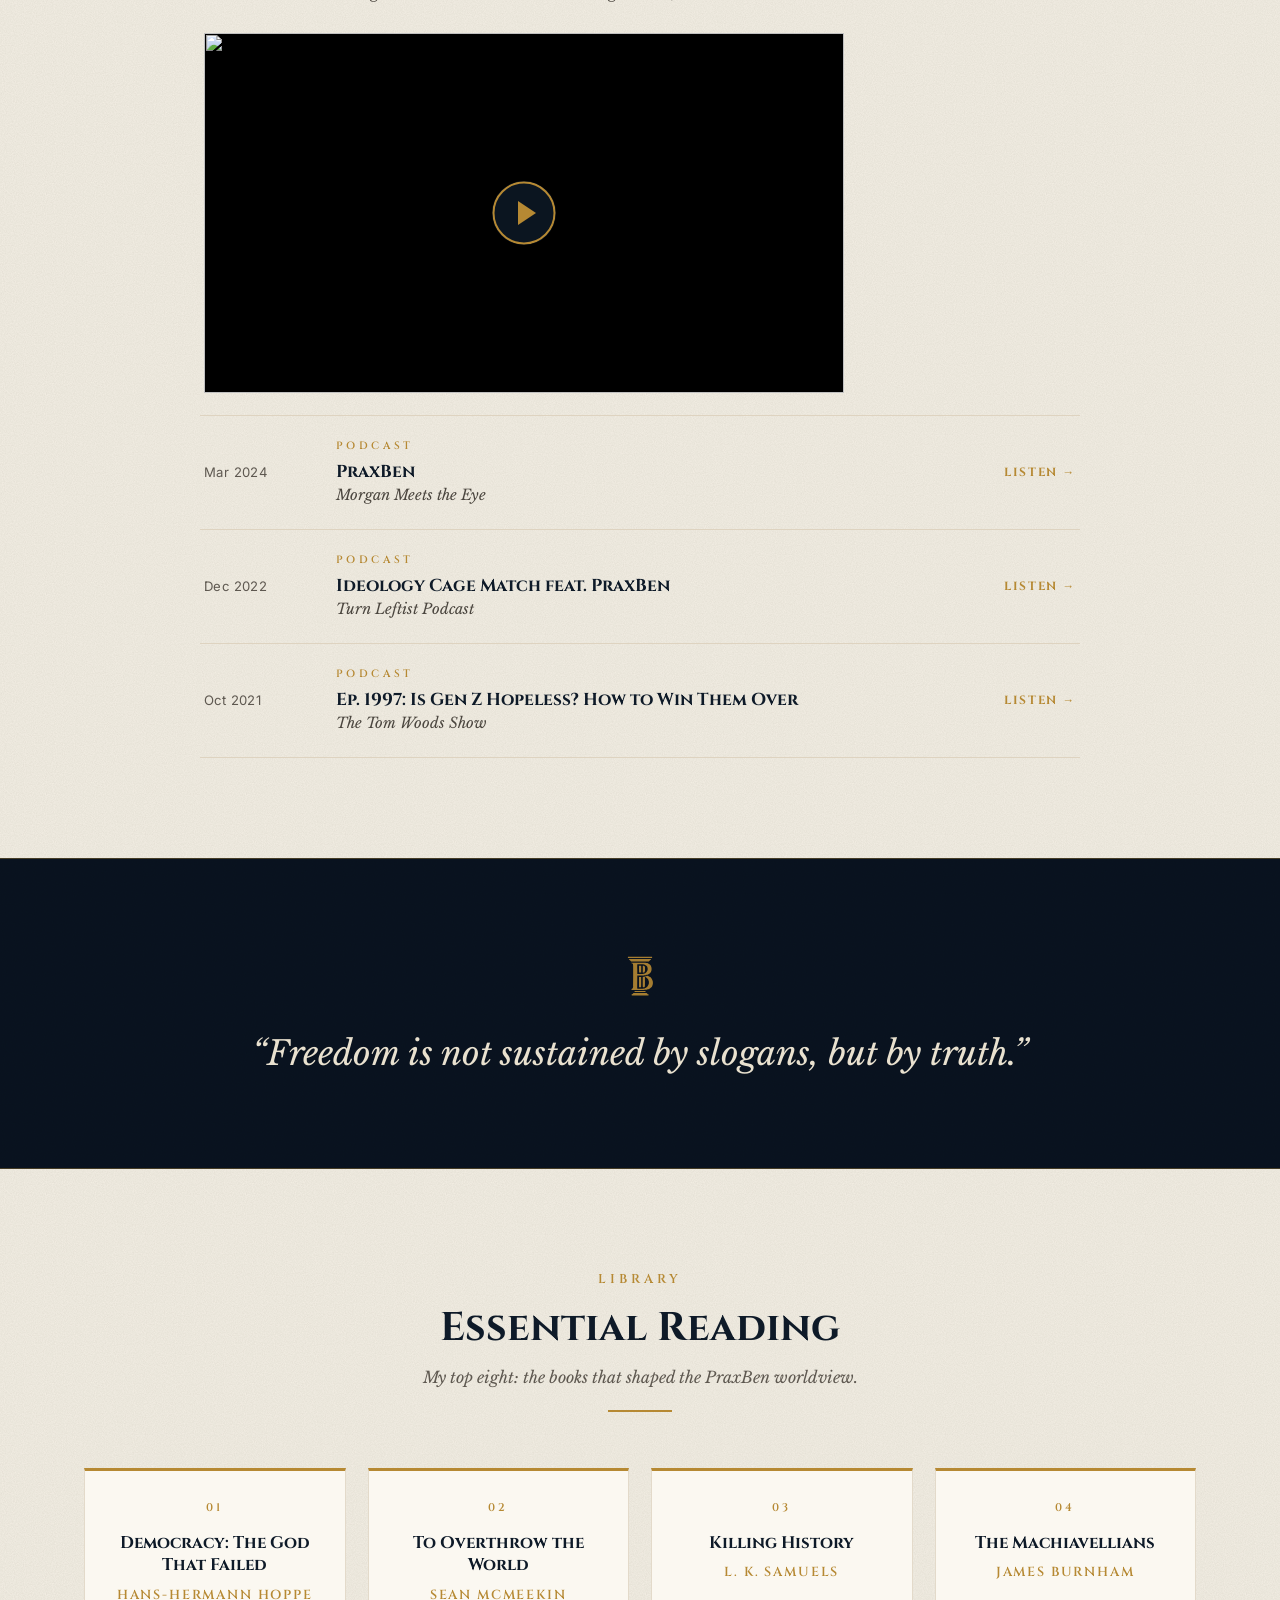
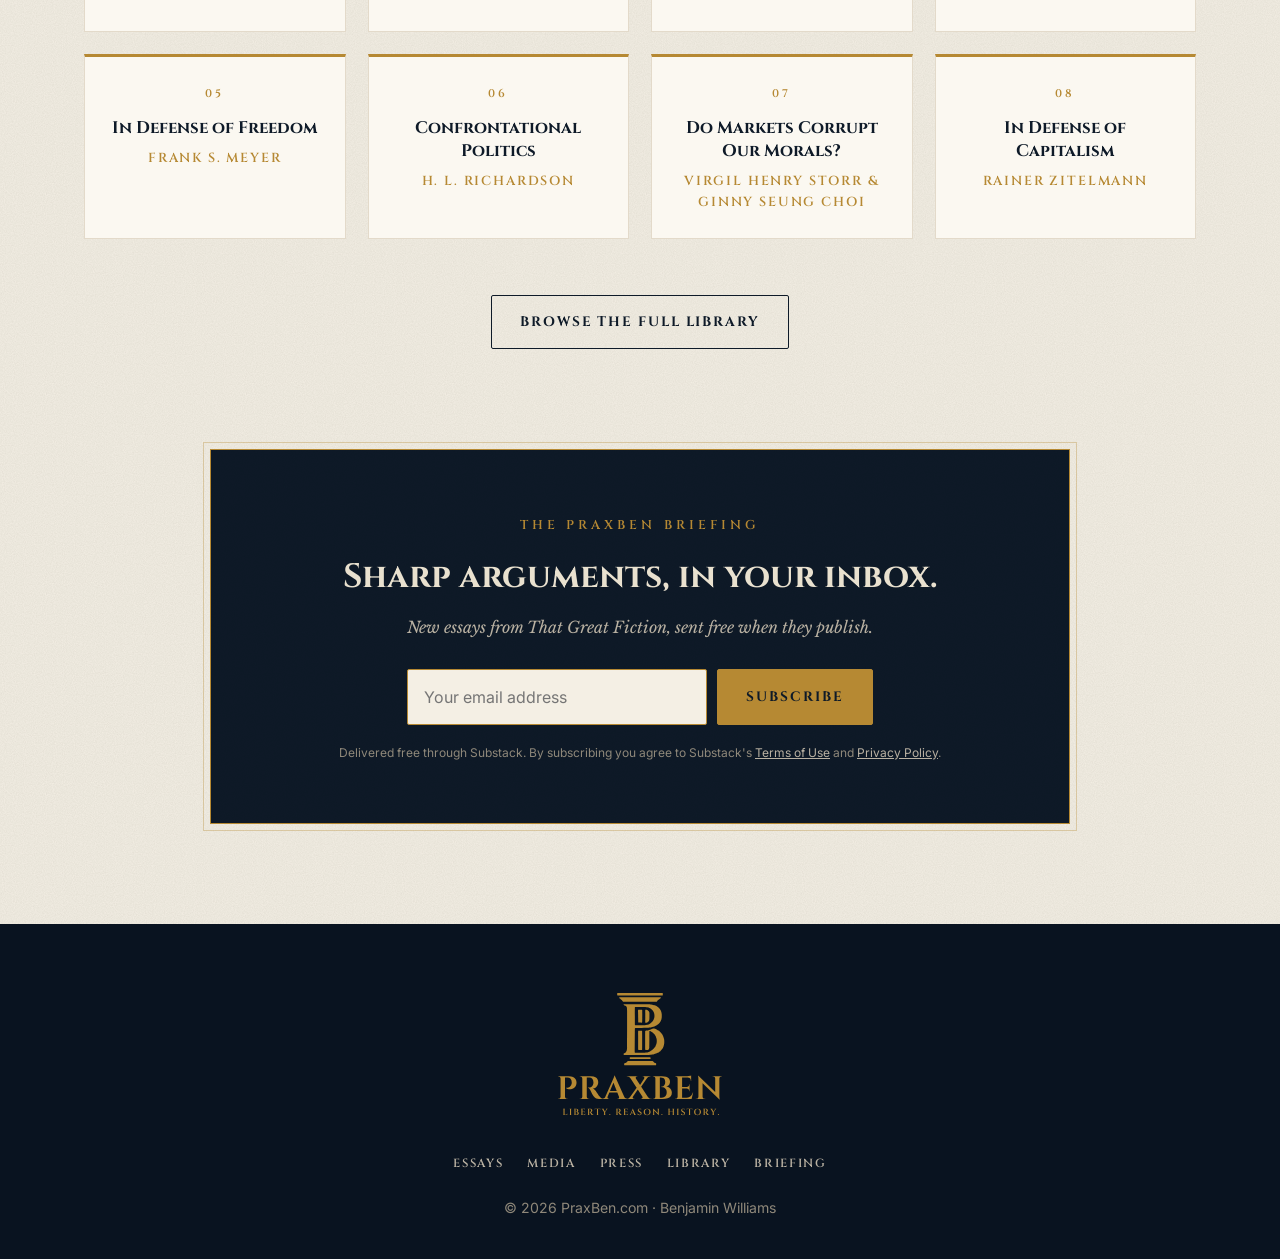
==== commit 18616e98: "Update Essential Reading to Ben's top eight; badge them in the library Co-Authored-By: Claude Opus 5" ====
--- a/index.html
+++ b/index.html
@@ -181,13 +181,18 @@
 <div class="section-head">
 <span class="eyebrow">Library</span>
 <h2 class="section-title">Essential Reading</h2>
-<p class="section-sub">Books and thinkers that shaped the PraxBen worldview.</p>
-<div class="rule"></div>
-</div>
-<div class="cards">
-<article class="card book"><h3>Human Action</h3><p>Ludwig von Mises</p></article>
-<article class="card book"><h3>Democracy: The God That Failed</h3><p>Hans-Hermann Hoppe</p></article>
-<article class="card book"><h3>The Power of Capitalism</h3><p>Rainer Zitelmann</p></article>
+<p class="section-sub">My top eight: the books that shaped the PraxBen worldview.</p>
+<div class="rule"></div>
+</div>
+<div class="cards cards-4">
+<article class="card book"><span class="eyebrow">01</span><h3>Democracy: The God That Failed</h3><p>Hans-Hermann Hoppe</p></article>
+<article class="card book"><span class="eyebrow">02</span><h3>To Overthrow the World</h3><p>Sean McMeekin</p></article>
+<article class="card book"><span class="eyebrow">03</span><h3>Killing History</h3><p>L. K. Samuels</p></article>
+<article class="card book"><span class="eyebrow">04</span><h3>The Machiavellians</h3><p>James Burnham</p></article>
+<article class="card book"><span class="eyebrow">05</span><h3>In Defense of Freedom</h3><p>Frank S. Meyer</p></article>
+<article class="card book"><span class="eyebrow">06</span><h3>Confrontational Politics</h3><p>H. L. Richardson</p></article>
+<article class="card book"><span class="eyebrow">07</span><h3>Do Markets Corrupt Our Morals?</h3><p>Virgil Henry Storr &amp; Ginny Seung Choi</p></article>
+<article class="card book"><span class="eyebrow">08</span><h3>In Defense of Capitalism</h3><p>Rainer Zitelmann</p></article>
 </div>
 <div class="media-cta">
 <a class="btn btn-outline btn-ink" href="library.html">Browse the full library</a>
--- a/assets/site.css
+++ b/assets/site.css
@@ -276,3 +276,10 @@
 .newsletter .btn{width:100%}
 footer nav{display:block}
 }
+
+/* Top-8 reading grid */
+.cards.cards-4{grid-template-columns:repeat(4,1fr);gap:22px}
+.cards-4 .card{padding:28px 22px 24px}
+.cards-4 .card h3{font-size:1.05rem}
+@media(max-width:980px){.cards.cards-4{grid-template-columns:repeat(2,1fr)}}
+@media(max-width:520px){.cards.cards-4{grid-template-columns:1fr}}
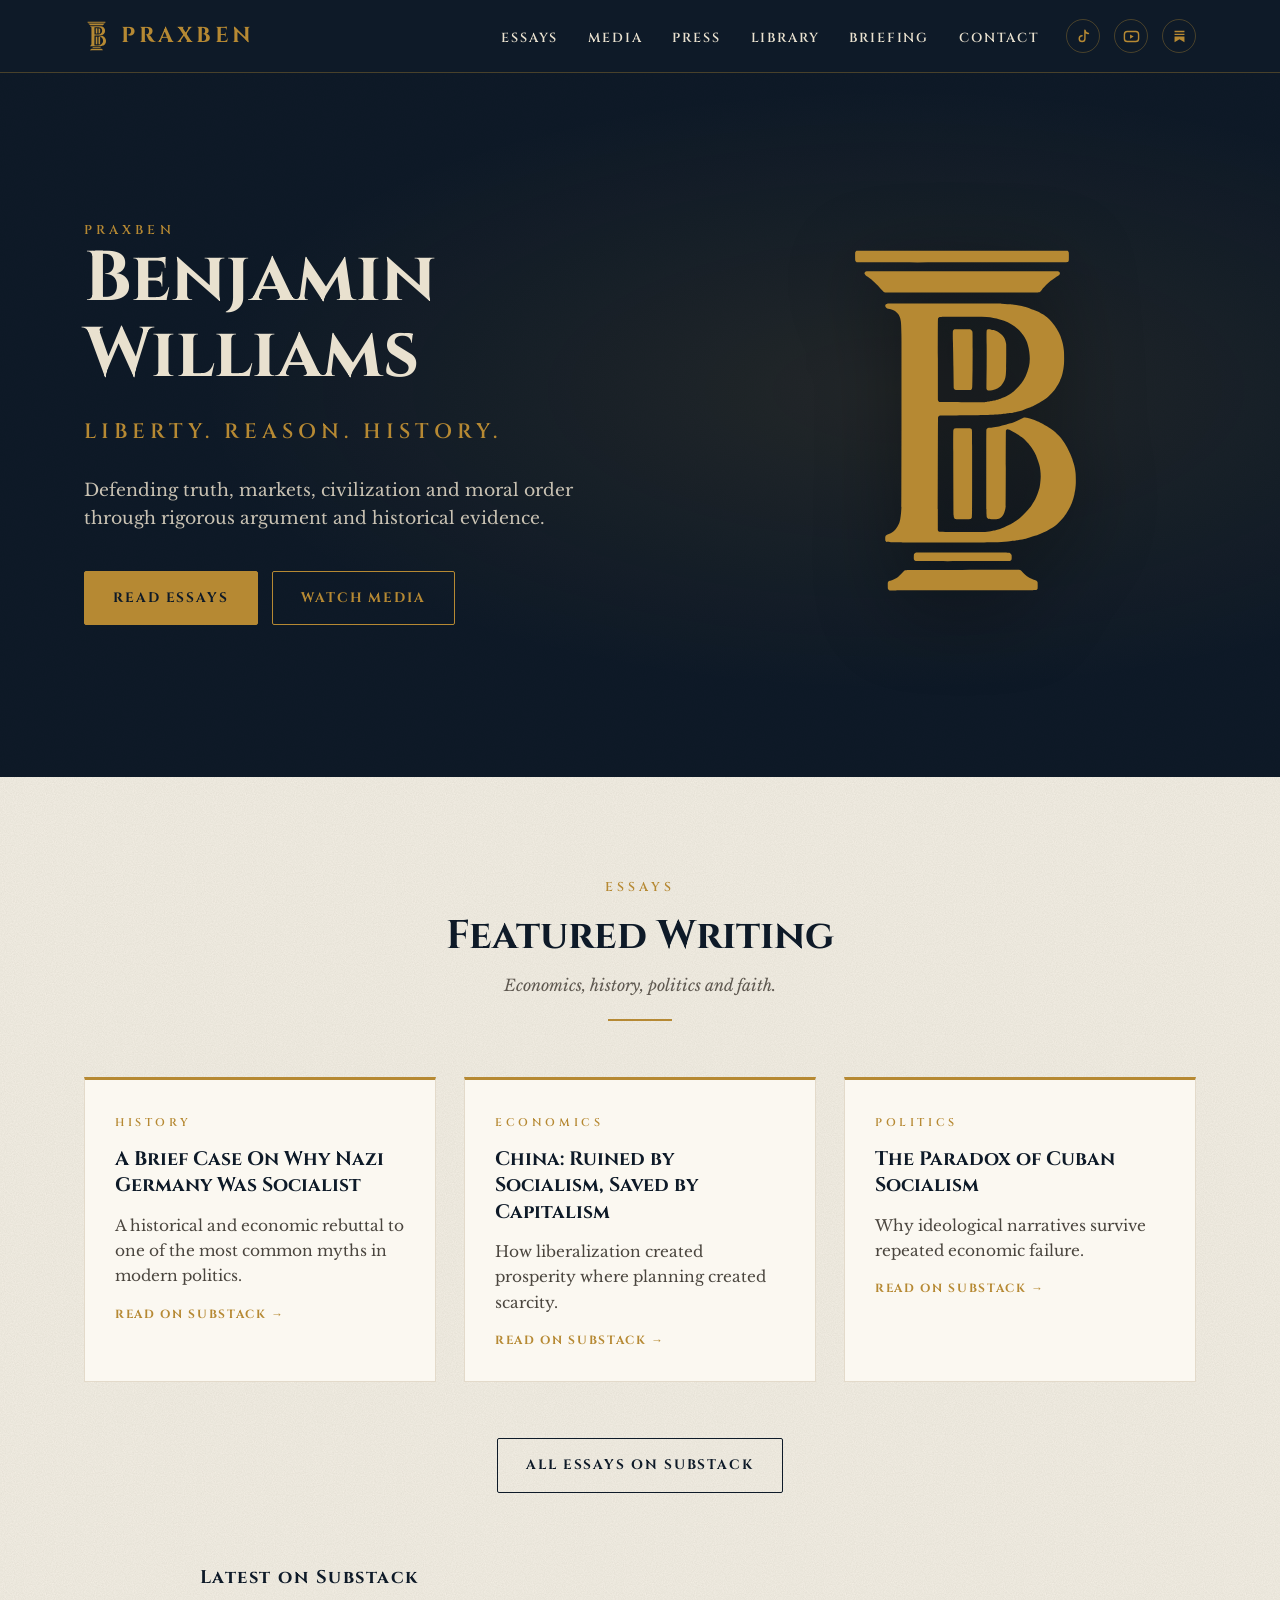
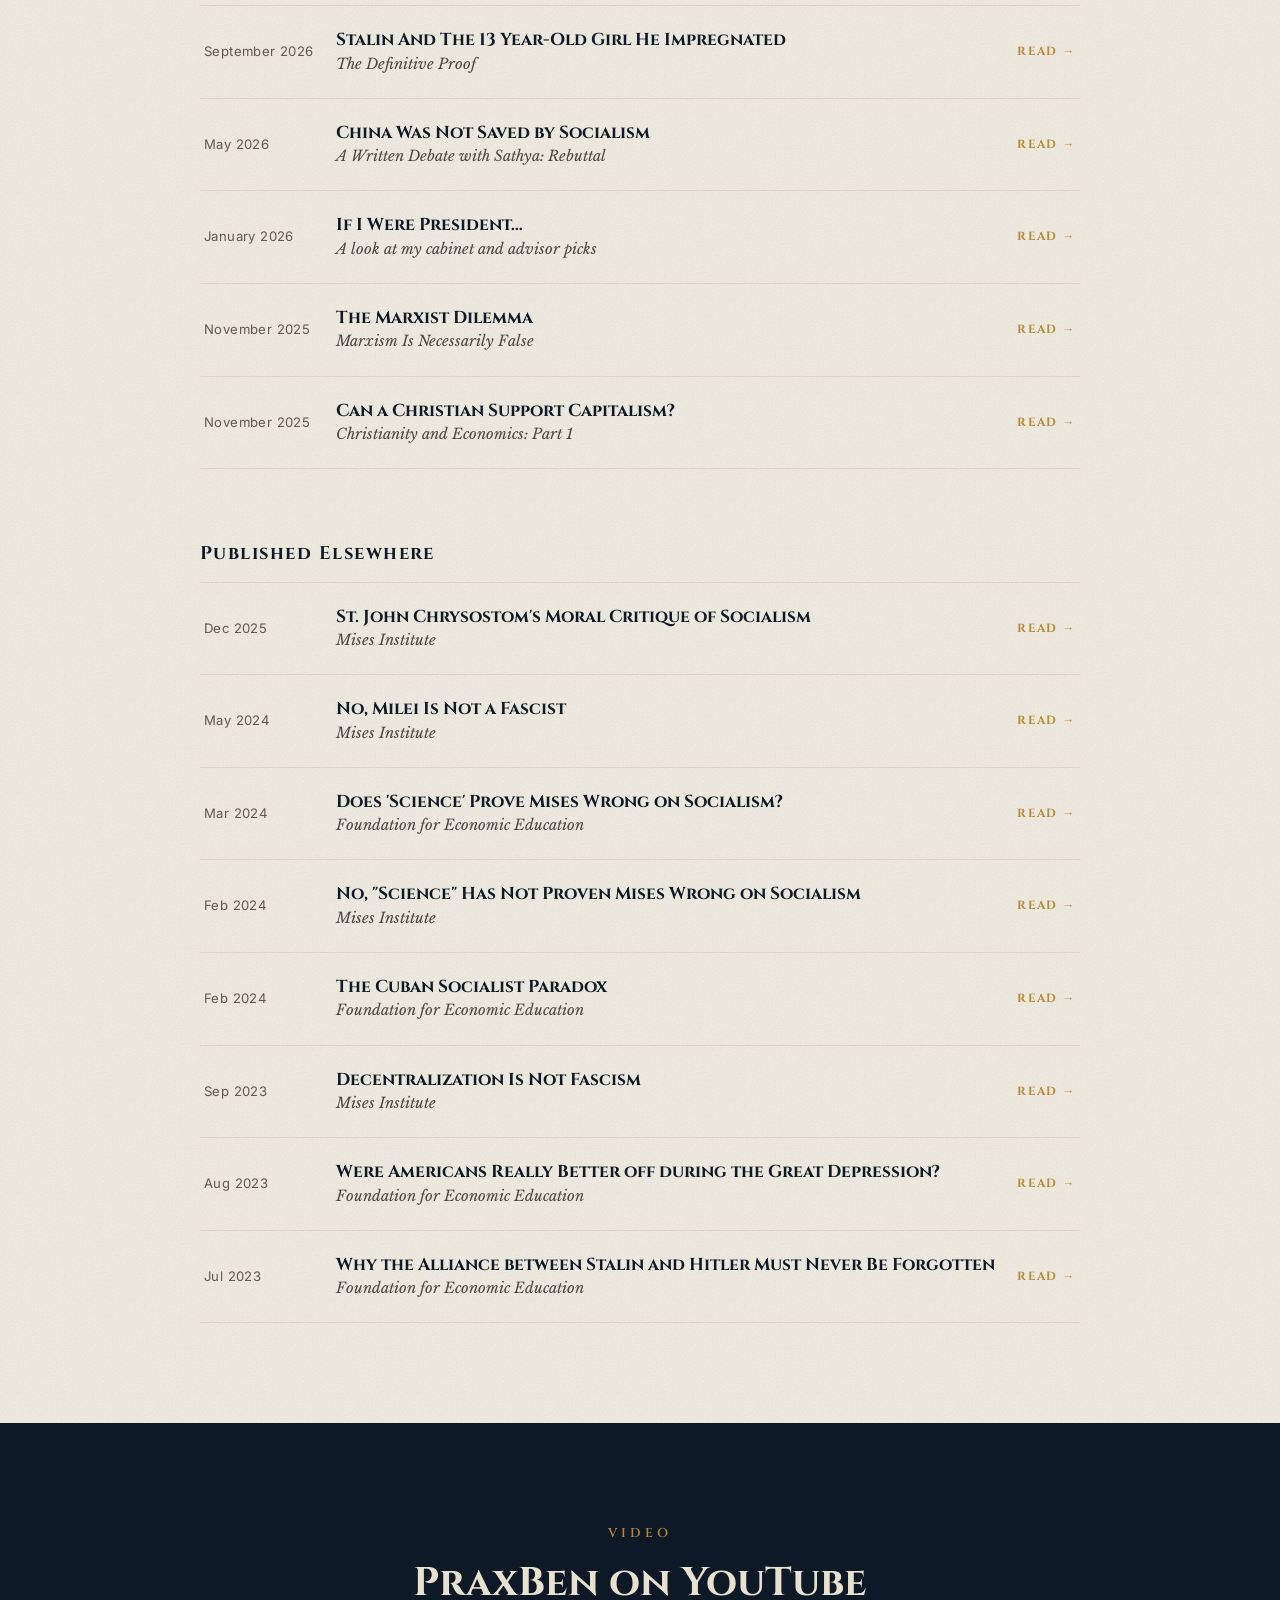
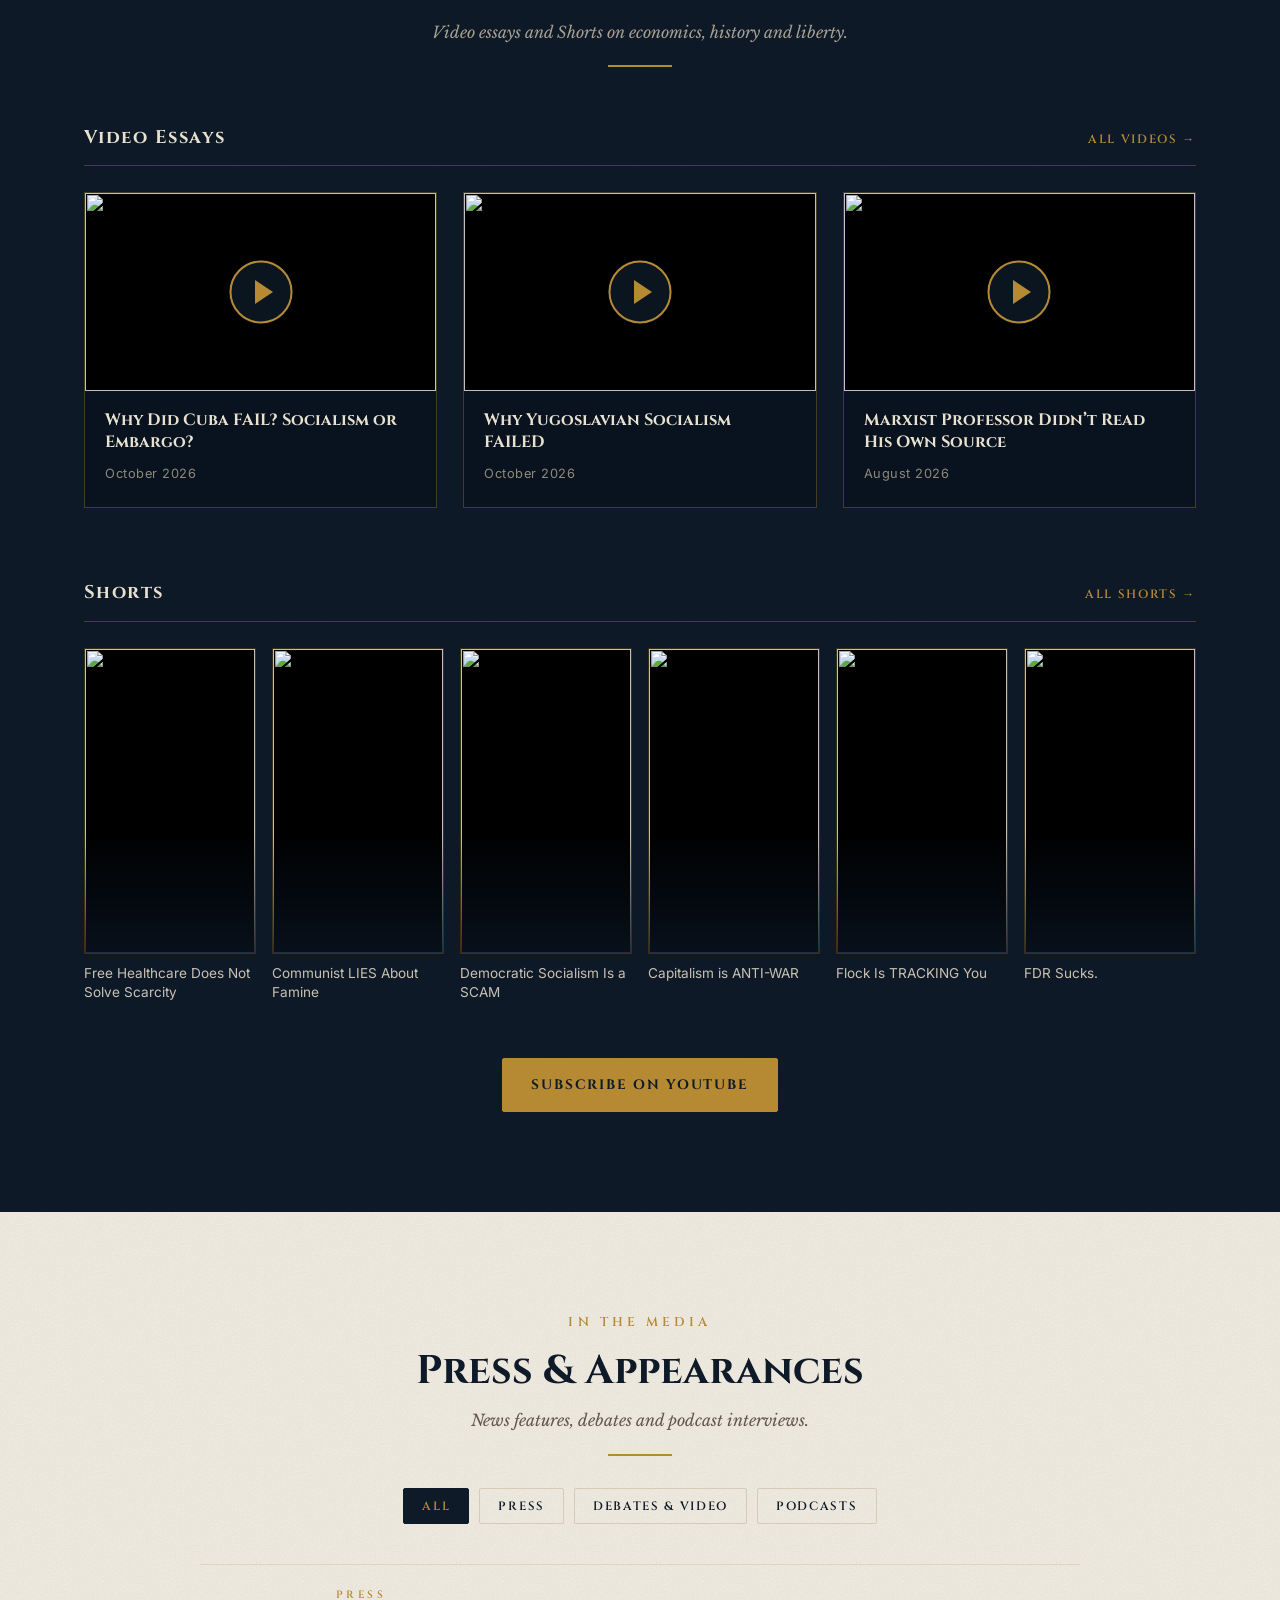
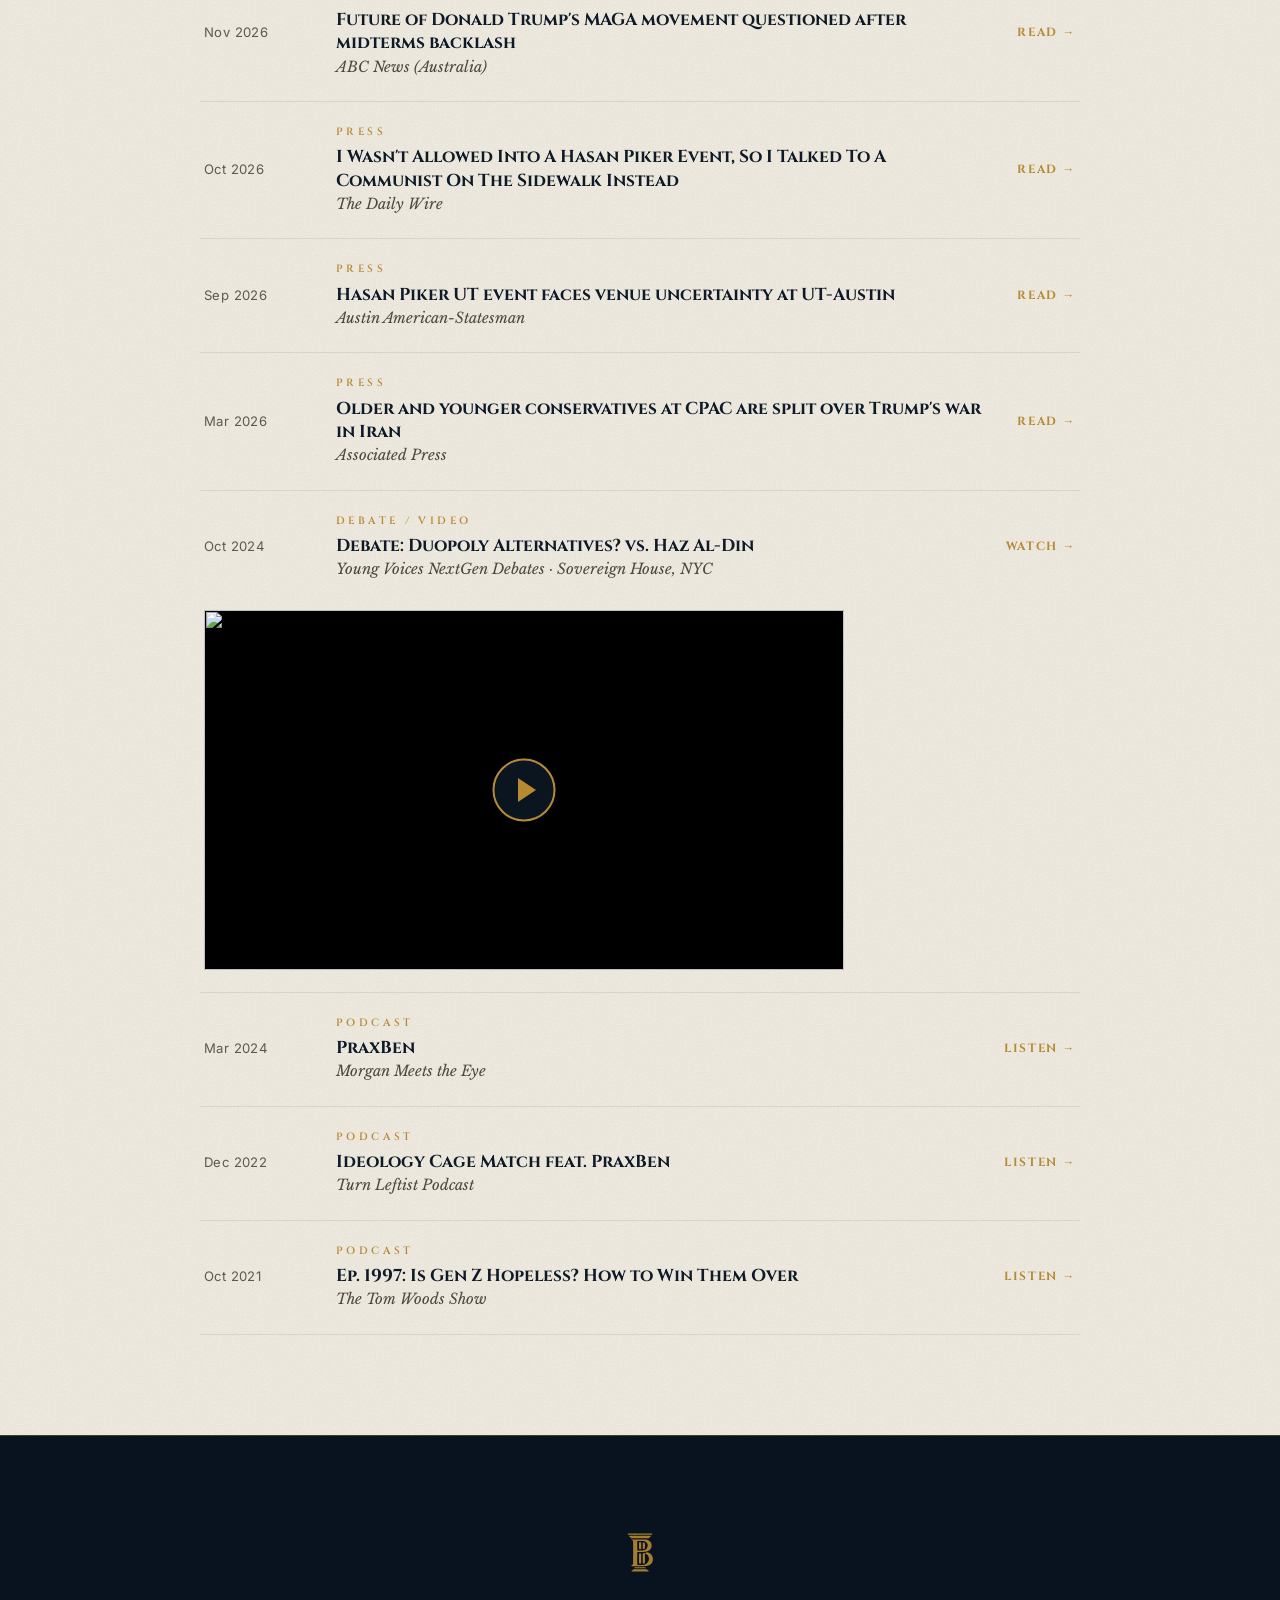
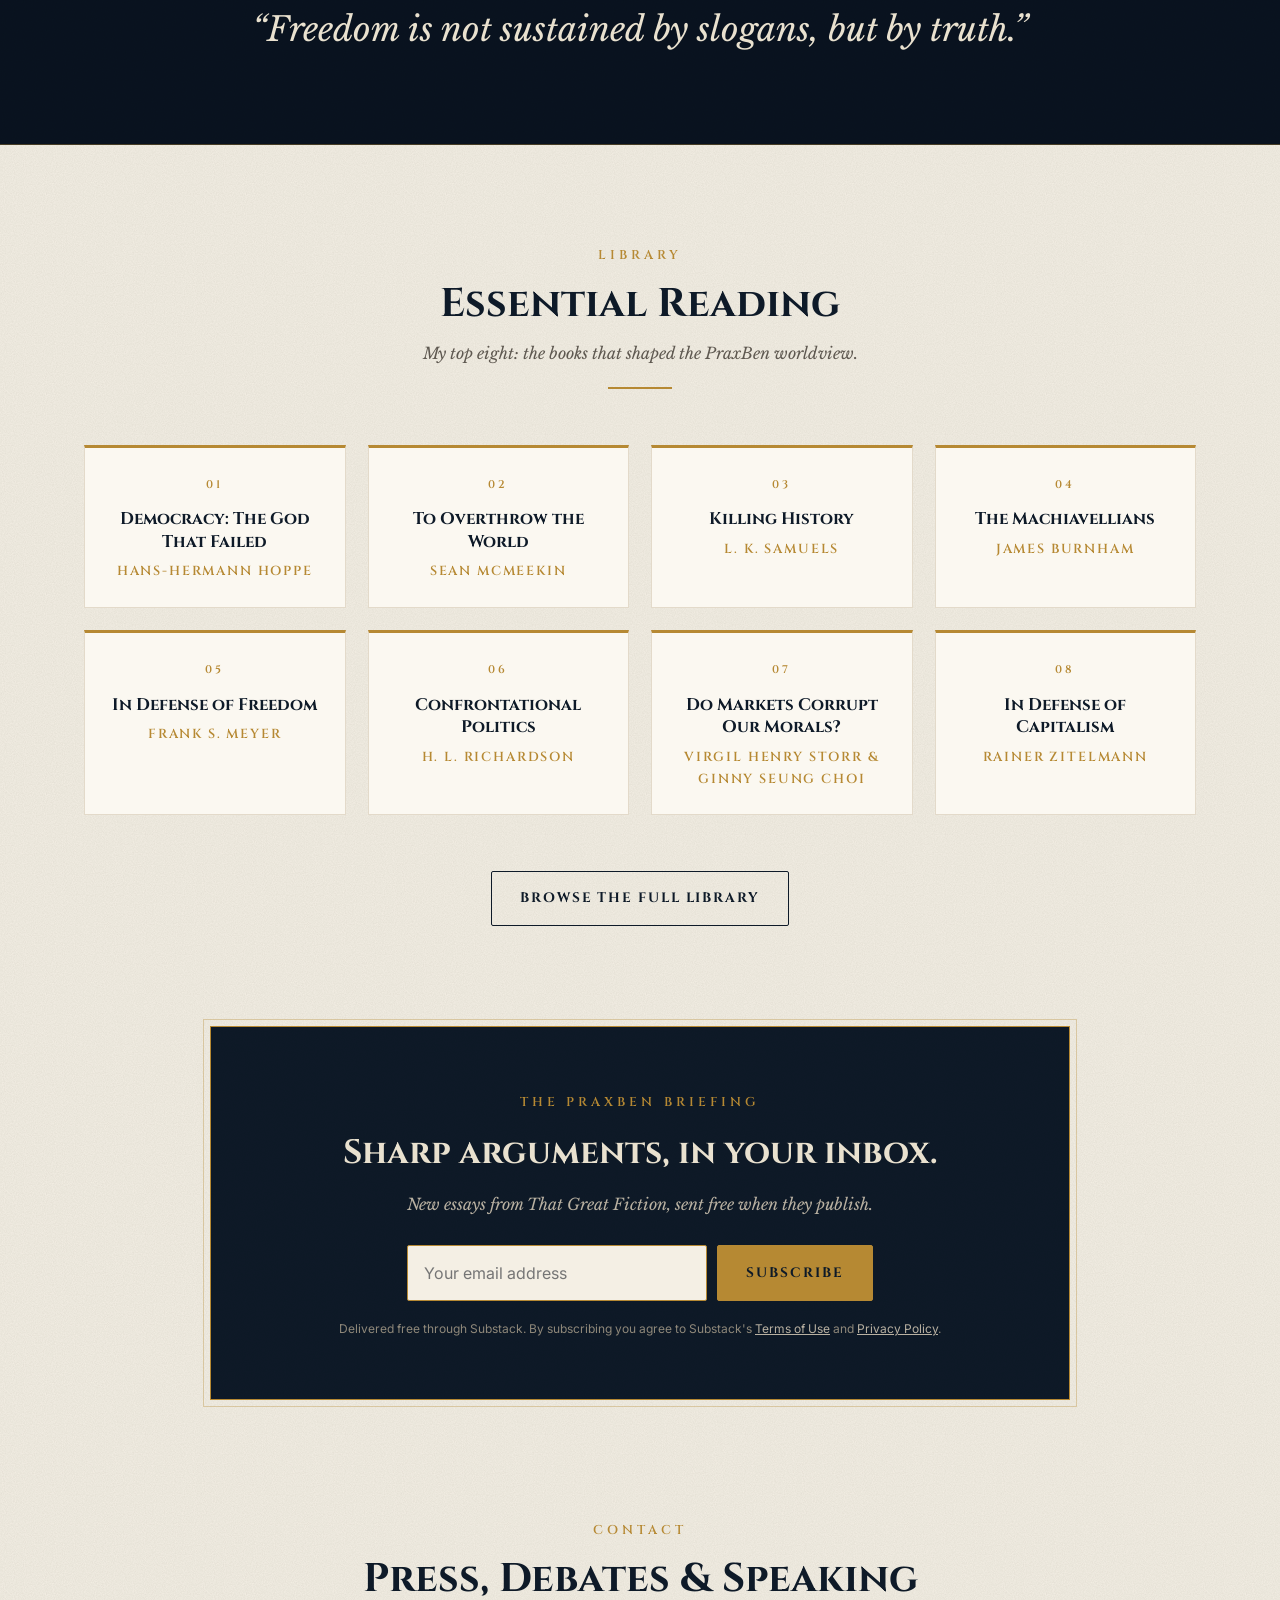
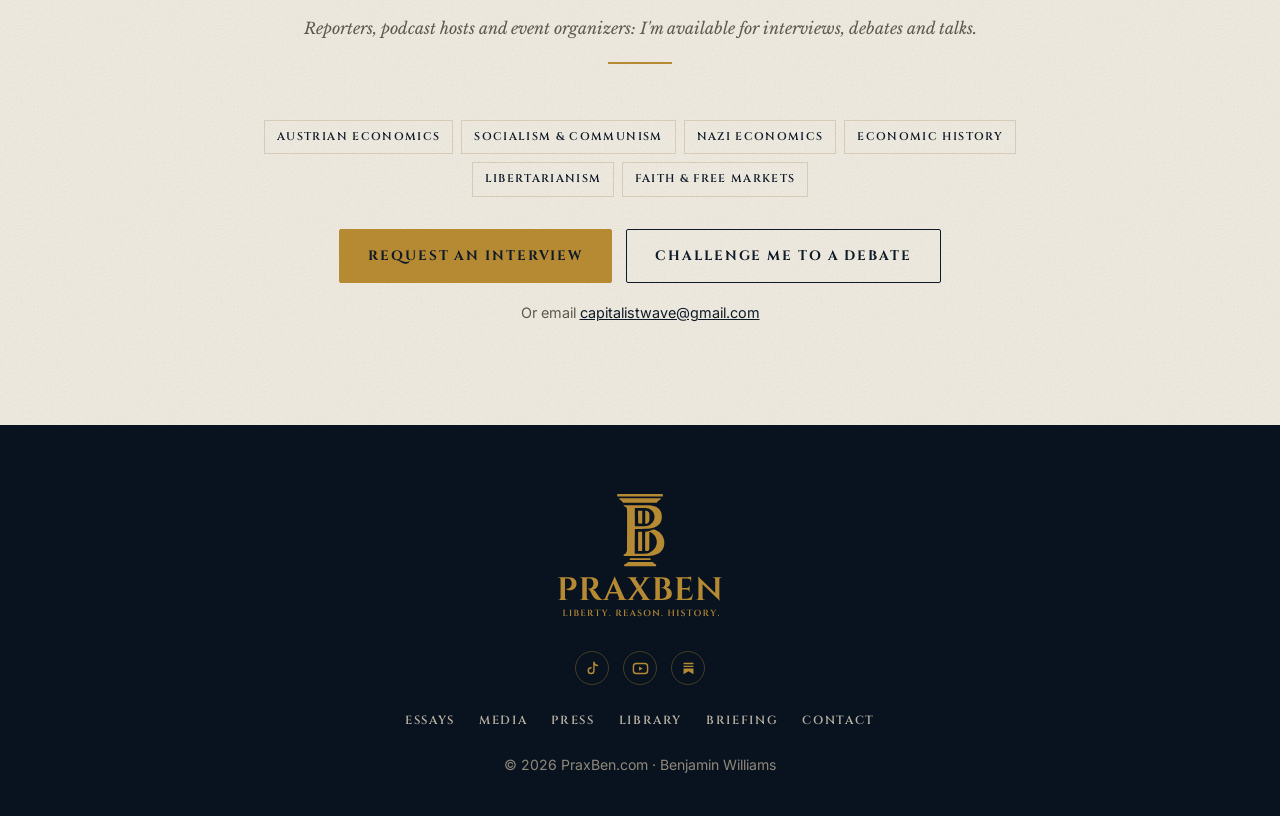
==== commit 5a820bfc: "Add contact, social links, mobile menu, SEO basics, analytics hook and nightly YouTube/Substack feed" ====
--- a/index.html
+++ b/index.html
@@ -19,6 +19,33 @@
 <meta property="og:image" content="https://praxben.com/assets/praxben_social.png">
 <meta name="twitter:card" content="summary">
 
+<link rel="canonical" href="https://praxben.com/">
+<script type="application/ld+json">
+{
+ "@context": "https://schema.org",
+ "@type": "Person",
+ "name": "Benjamin Williams",
+ "alternateName": "PraxBen",
+ "url": "https://praxben.com/",
+ "image": "https://praxben.com/assets/praxben_social.png",
+ "description": "Writer and video essayist on economics, history and liberty; former fellow with FEE's Henry Hazlitt Project for Educational Journalism.",
+ "knowsAbout": [
+  "Austrian economics",
+  "Socialism",
+  "Economic history",
+  "Libertarianism",
+  "Nazi Germany",
+  "Soviet Union"
+ ],
+ "sameAs": [
+  "https://www.youtube.com/@praxben",
+  "https://www.tiktok.com/@praxben",
+  "https://praxben.substack.com",
+  "https://fee.org/author/ben",
+  "https://mises.org/profile/benjamin-williams"
+ ]
+}
+</script>
 <link rel="preconnect" href="https://fonts.googleapis.com">
 <link rel="preconnect" href="https://fonts.gstatic.com" crossorigin>
 <link href="https://fonts.googleapis.com/css2?family=Cinzel:wght@500;600;700&family=Inter:wght@400;500;600&family=Libre+Baskerville:ital@0;1&display=swap" rel="stylesheet">
@@ -33,14 +60,23 @@
 <img src="assets/praxben_monogram_gold.svg" alt="">
 <span class="brand-name">PRAXBEN</span>
 </a>
+<button class="menu-toggle" type="button" aria-label="Open menu" aria-expanded="false"><svg viewBox="0 0 24 24" fill="none" stroke="currentColor" stroke-width="2"><path d="M3 6h18M3 12h18M3 18h18"/></svg></button>
+<div class="nav-wrap">
 <nav aria-label="Main">
 <ul>
 <li><a href="#essays">Essays</a></li>
 <li><a href="#media">Media</a></li>
 <li><a href="library.html">Library</a></li>
 <li><a href="#briefing">Briefing</a></li>
+<li><a href="#contact">Contact</a></li>
 </ul>
 </nav>
+<ul class="social" aria-label="PraxBen on social media">
+<li><a href="https://www.tiktok.com/@praxben" target="_blank" rel="noopener me" aria-label="TikTok"><svg viewBox="0 0 24 24" fill="none" stroke="currentColor" stroke-width="2" stroke-linecap="round"><path d="M14 3c.4 2.8 2.3 4.6 5 4.8M14 3v12a4 4 0 1 1-4-4"/></svg></a></li>
+<li><a href="https://www.youtube.com/@praxben" target="_blank" rel="noopener me" aria-label="YouTube"><svg viewBox="0 0 24 24"><rect x="2" y="5" width="20" height="14" rx="4" fill="none" stroke="currentColor" stroke-width="2"/><path d="M10 9l5 3-5 3z" fill="currentColor"/></svg></a></li>
+<li><a href="https://praxben.substack.com" target="_blank" rel="noopener me" aria-label="Substack"><svg viewBox="0 0 24 24" fill="currentColor"><path d="M5 4h14v2H5zM5 8h14v2H5zM5 12h14v8l-7-4-7 4z"/></svg></a></li>
+</ul>
+</div>
 </div>
 </header>
 
@@ -96,6 +132,13 @@
 <a class="btn btn-outline btn-ink" href="https://praxben.substack.com/archive" target="_blank" rel="noopener">All essays on Substack</a>
 </div>
 
+<div id="latest-posts" hidden>
+<div class="sub-head light">
+<h3>Latest on Substack</h3>
+</div>
+<ul class="press-list"></ul>
+</div>
+
 <div id="writing" hidden>
 <div class="sub-head light">
 <h3>Published Elsewhere</h3>
@@ -117,7 +160,7 @@
 <h3>Video Essays</h3>
 <a href="https://www.youtube.com/@praxben/videos" target="_blank" rel="noopener">All videos →</a>
 </div>
-<div class="video-grid">
+<div class="video-grid" id="yt-videos">
 <article class="video">
 <div class="player"><button type="button" data-yt="IwYrAfpL0MQ" aria-label="Play: Why Did Cuba Fail? Socialism or Embargo?"><img src="https://i.ytimg.com/vi/IwYrAfpL0MQ/maxresdefault.jpg" alt="" loading="lazy"></button></div>
 <div class="video-info"><h4>Why Did Cuba Fail? Socialism or Embargo?</h4><time datetime="2026-10-29">October 2026</time></div>
@@ -136,7 +179,7 @@
 <h3>Shorts</h3>
 <a href="https://www.youtube.com/@praxben/shorts" target="_blank" rel="noopener">All shorts →</a>
 </div>
-<div class="shorts-grid">
+<div class="shorts-grid" id="yt-shorts">
 <a class="short" href="https://www.youtube.com/shorts/cyLlrdPCdtI" target="_blank" rel="noopener"><div class="thumb"><img src="https://i.ytimg.com/vi/cyLlrdPCdtI/hqdefault.jpg" alt="" loading="lazy"></div><span>Communist Lies About Famine</span></a>
 <a class="short" href="https://www.youtube.com/shorts/nkWvuifK-Xg" target="_blank" rel="noopener"><div class="thumb"><img src="https://i.ytimg.com/vi/nkWvuifK-Xg/hqdefault.jpg" alt="" loading="lazy"></div><span>Democratic Socialism Is a Scam</span></a>
 <a class="short" href="https://www.youtube.com/shorts/tElSXV92KnI" target="_blank" rel="noopener"><div class="thumb"><img src="https://i.ytimg.com/vi/tElSXV92KnI/hqdefault.jpg" alt="" loading="lazy"></div><span>Capitalism Is Anti-War</span></a>
@@ -219,17 +262,44 @@
 </div>
 </section>
 
+<section id="contact">
+<div class="container">
+<div class="contact">
+<div class="section-head">
+<span class="eyebrow">Contact</span>
+<h2 class="section-title">Press, Debates &amp; Speaking</h2>
+<p class="section-sub">Reporters, podcast hosts and event organizers: I'm available for interviews, debates and talks.</p>
+<div class="rule"></div>
+</div>
+<ul class="topics">
+<li>Austrian Economics</li><li>Socialism &amp; Communism</li><li>Nazi Economics</li><li>Economic History</li><li>Libertarianism</li><li>Faith &amp; Free Markets</li>
+</ul>
+<div class="buttons">
+<a class="btn btn-gold js-mail" data-subject="Interview / media request" href="#contact">Request an Interview</a>
+<a class="btn btn-outline btn-ink js-mail" data-subject="Debate challenge" href="#contact">Challenge Me to a Debate</a>
+</div>
+<p class="email-text">Or email <a class="js-mail js-mail-text" href="#contact">capitalistwave [at] gmail [dot] com</a></p>
+</div>
+</div>
+</section>
+
 </main>
 
 <footer>
 <div class="container">
 <img src="assets/praxben_lockup_gold.svg" class="lockup" alt="PraxBen: Liberty. Reason. History.">
+<ul class="social" aria-label="PraxBen on social media">
+<li><a href="https://www.tiktok.com/@praxben" target="_blank" rel="noopener me" aria-label="TikTok"><svg viewBox="0 0 24 24" fill="none" stroke="currentColor" stroke-width="2" stroke-linecap="round"><path d="M14 3c.4 2.8 2.3 4.6 5 4.8M14 3v12a4 4 0 1 1-4-4"/></svg></a></li>
+<li><a href="https://www.youtube.com/@praxben" target="_blank" rel="noopener me" aria-label="YouTube"><svg viewBox="0 0 24 24"><rect x="2" y="5" width="20" height="14" rx="4" fill="none" stroke="currentColor" stroke-width="2"/><path d="M10 9l5 3-5 3z" fill="currentColor"/></svg></a></li>
+<li><a href="https://praxben.substack.com" target="_blank" rel="noopener me" aria-label="Substack"><svg viewBox="0 0 24 24" fill="currentColor"><path d="M5 4h14v2H5zM5 8h14v2H5zM5 12h14v8l-7-4-7 4z"/></svg></a></li>
+</ul>
 <nav aria-label="Footer">
 <ul>
 <li><a href="#essays">Essays</a></li>
 <li><a href="#media">Media</a></li>
 <li><a href="library.html">Library</a></li>
 <li><a href="#briefing">Briefing</a></li>
+<li><a href="#contact">Contact</a></li>
 </ul>
 </nav>
 <p>© 2026 PraxBen.com · Benjamin Williams</p>
@@ -281,9 +351,25 @@
 navs.forEach(function(ul){var li=document.createElement('li');li.innerHTML='<a href="#press">Press</a>';ul.insertBefore(li,ul.children[2]);});
 })();
 
+// Email links are assembled here so the address isn't sitting in the page for spam bots.
+(function(){
+var addr=['capitalistwave','gmail.com'].join('@');
+document.querySelectorAll('.js-mail').forEach(function(a){
+a.href='mailto:'+addr+(a.dataset.subject?'?subject='+encodeURIComponent(a.dataset.subject):'');
+if(a.classList.contains('js-mail-text'))a.textContent=addr;
+});
+})();
+
+// Mobile menu
+(function(){
+var h=document.querySelector('header'),b=h&&h.querySelector('.menu-toggle');if(!b)return;
+b.addEventListener('click',function(){var o=h.classList.toggle('open');b.setAttribute('aria-expanded',o);b.setAttribute('aria-label',o?'Close menu':'Open menu');});
+h.querySelectorAll('nav a').forEach(function(a){a.addEventListener('click',function(){h.classList.remove('open');b.setAttribute('aria-expanded','false');});});
+})();
+
 // Click-to-play: load the YouTube player only when a visitor asks for it.
-document.querySelectorAll('.player button[data-yt]').forEach(function(btn){
-btn.addEventListener('click',function(){
+document.addEventListener('click',function(e){
+var btn=e.target.closest('.player button[data-yt]');if(!btn)return;
 var f=document.createElement('iframe');
 f.src='https://www.youtube-nocookie.com/embed/'+btn.dataset.yt+'?autoplay=1&rel=0';
 f.title=btn.getAttribute('aria-label').replace('Play: ','');
@@ -291,8 +377,39 @@
 f.allowFullscreen=true;
 btn.replaceWith(f);
 });
-});
+
+// Live feed: data/feed.json is refreshed nightly by a GitHub Action from YouTube and Substack.
+// The hand-written videos above stay as a fallback if the file can't be loaded.
+(function(){
+// Videos to keep off the home page (by YouTube id). Add ids here to hide them.
+var HIDE=['XUNGWBiZHmw','mCwUksDXjLk','t9HC1v0NWjY'];
+function esc(s){return String(s||'').replace(/[&<>"']/g,function(c){return {'&':'&amp;','<':'&lt;','>':'&gt;','"':'&quot;',"'":'&#39;'}[c]})}
+function month(d){var t=new Date(d);return isNaN(t)?'':t.toLocaleDateString('en-US',{month:'long',year:'numeric'})}
+fetch('data/feed.json',{cache:'no-cache'}).then(function(r){return r.ok?r.json():Promise.reject()}).then(function(d){
+var vids=(d.videos||[]).filter(function(v){return HIDE.indexOf(v.id)<0}).slice(0,3);
+if(vids.length>=3){
+document.getElementById('yt-videos').innerHTML=vids.map(function(v){
+return '<article class="video"><div class="player"><button type="button" data-yt="'+esc(v.id)+'" aria-label="Play: '+esc(v.title)+'"><img src="https://i.ytimg.com/vi/'+esc(v.id)+'/hqdefault.jpg" alt="" loading="lazy"></button></div><div class="video-info"><h4>'+esc(v.title)+'</h4><time datetime="'+esc(v.published)+'">'+month(v.published)+'</time></div></article>';
+}).join('');
+}
+var shorts=(d.shorts||[]).filter(function(v){return HIDE.indexOf(v.id)<0}).slice(0,6);
+if(shorts.length>=6){
+document.getElementById('yt-shorts').innerHTML=shorts.map(function(v){
+return '<a class="short" href="https://www.youtube.com/shorts/'+esc(v.id)+'" target="_blank" rel="noopener"><div class="thumb"><img src="https://i.ytimg.com/vi/'+esc(v.id)+'/hqdefault.jpg" alt="" loading="lazy"></div><span>'+esc(v.title)+'</span></a>';
+}).join('');
+}
+var posts=(d.posts||[]).slice(0,5);
+if(posts.length){
+var box=document.getElementById('latest-posts');
+box.querySelector('ul').innerHTML=posts.map(function(p){
+return '<li class="press-item"><time datetime="'+esc(p.published)+'">'+month(p.published).replace(/ (\d{4})$/,' $1')+'</time><div><h3>'+esc(p.title)+'</h3><div class="outlet">'+esc(p.subtitle)+'</div></div><a class="go" href="'+esc(p.url)+'" target="_blank" rel="noopener">Read →</a></li>';
+}).join('');
+box.hidden=false;
+}
+}).catch(function(){});
+})();
 </script>
 
+<script src="/assets/analytics.js"></script>
 </body>
 </html>
--- a/assets/site.css
+++ b/assets/site.css
@@ -283,3 +283,39 @@
 .cards-4 .card h3{font-size:1.05rem}
 @media(max-width:980px){.cards.cards-4{grid-template-columns:repeat(2,1fr)}}
 @media(max-width:520px){.cards.cards-4{grid-template-columns:1fr}}
+
+/* Latest Substack posts (auto-updated) */
+#latest-posts{margin-top:70px}
+#latest-posts[hidden]{display:none}
+
+/* Social icons */
+.social{display:flex;gap:14px;align-items:center;list-style:none}
+.social a{display:flex;align-items:center;justify-content:center;width:34px;height:34px;border:1px solid var(--rule);border-radius:50%;color:var(--gold);transition:background .2s,color .2s}
+.social a:hover{background:var(--gold);color:var(--navy)}
+.social svg{width:17px;height:17px}
+header .social{margin-left:26px}
+footer .social{justify-content:center;margin:0 0 22px}
+
+/* Mobile menu */
+.menu-toggle{display:none;background:none;border:1px solid var(--rule);border-radius:2px;width:42px;height:38px;color:var(--gold);cursor:pointer;align-items:center;justify-content:center}
+.menu-toggle svg{width:20px;height:20px}
+.nav-wrap{display:flex;align-items:center}
+
+/* Contact */
+#contact{padding-top:20px}
+.contact{max-width:860px;margin:auto;text-align:center}
+.contact .topics{display:flex;flex-wrap:wrap;gap:8px;justify-content:center;margin:26px 0 32px;list-style:none}
+.contact .topics li{font-family:'Cinzel',serif;font-weight:600;font-size:.7rem;letter-spacing:.12em;text-transform:uppercase;border:1px solid #D6CBB6;padding:7px 12px;color:var(--navy)}
+.contact .buttons{justify-content:center}
+.contact .email-text{margin-top:18px;font-size:.9rem;color:var(--muted)}
+.contact .email-text a{color:var(--navy);text-decoration:underline}
+
+@media(max-width:760px){
+.menu-toggle{display:inline-flex}
+header .nav-wrap{position:absolute;top:72px;left:0;right:0;background:var(--navy);border-bottom:1px solid var(--rule);flex-direction:column;align-items:flex-start;padding:10px 24px 22px;display:none}
+header.open .nav-wrap{display:flex}
+header.open nav{display:block}
+header nav ul{flex-direction:column;gap:0}
+header nav li a{display:block;padding:12px 0;font-size:.9rem}
+header .social{margin:12px 0 0}
+}
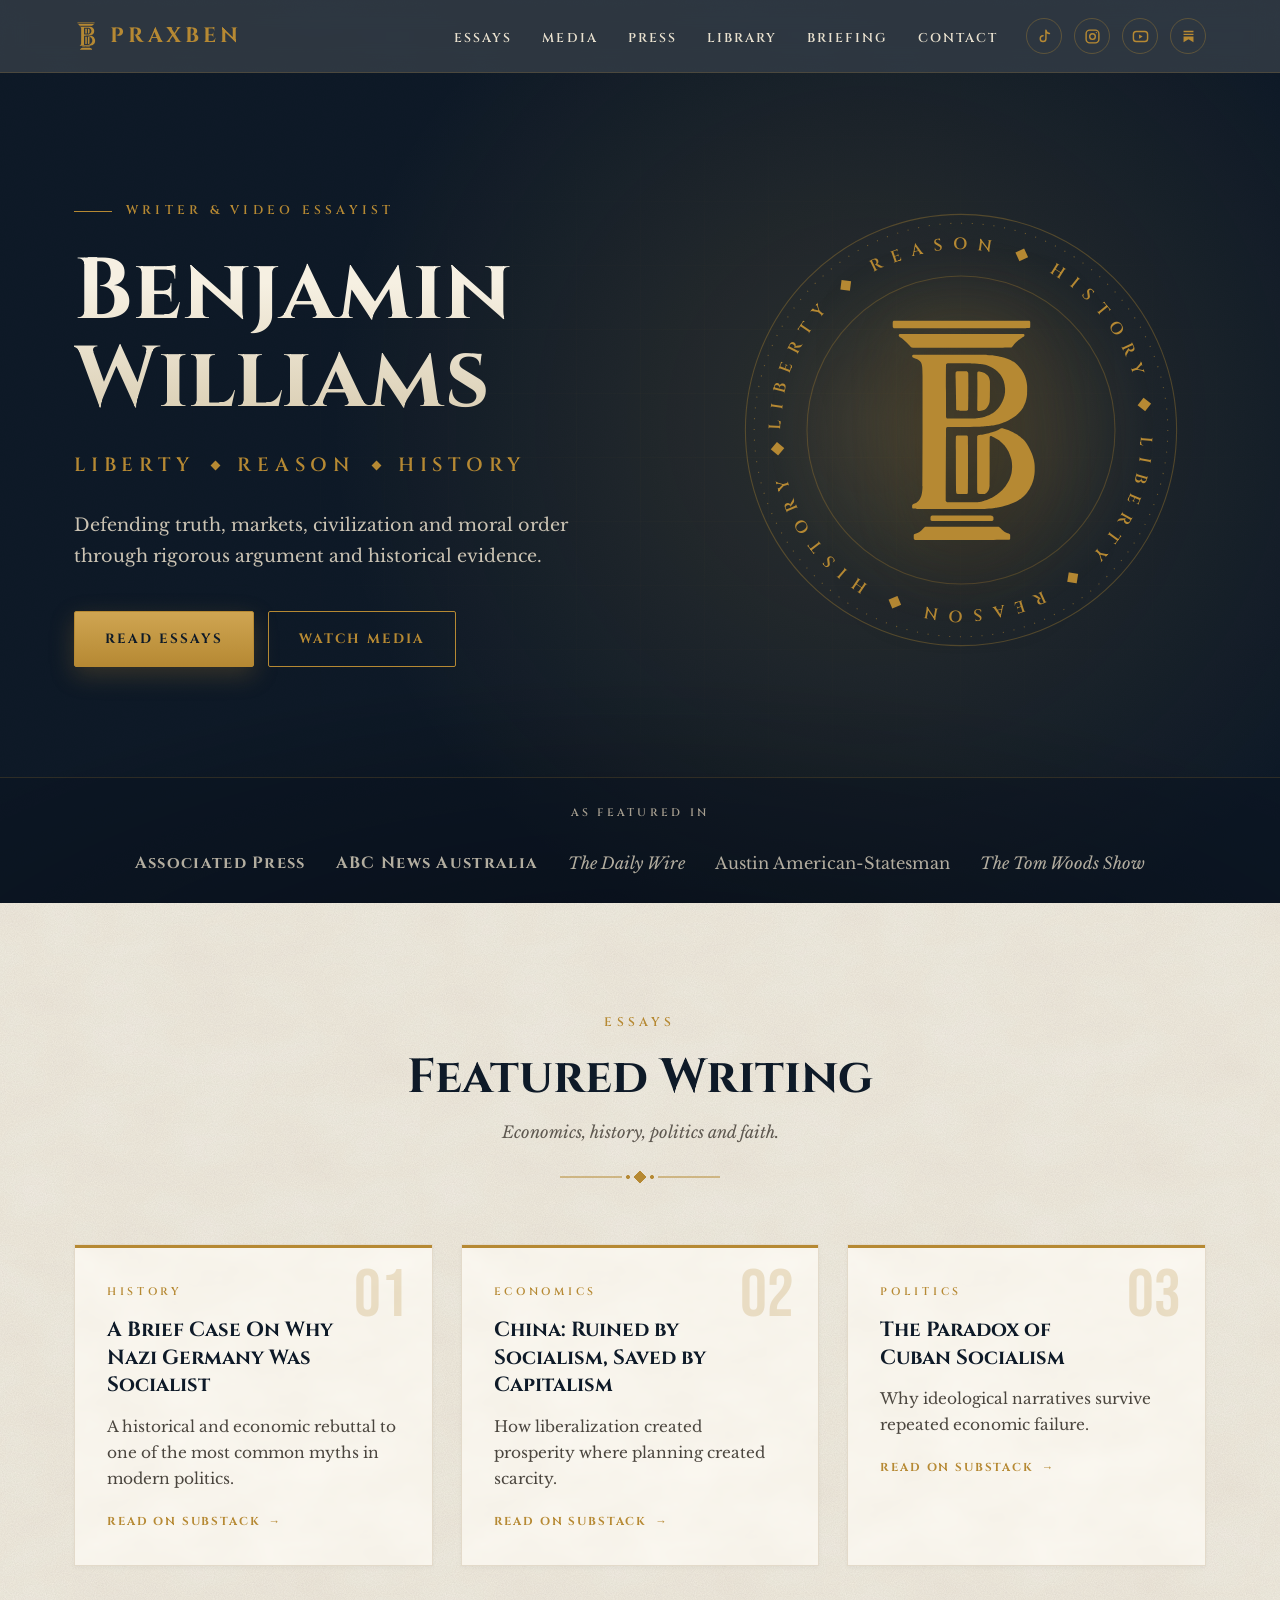
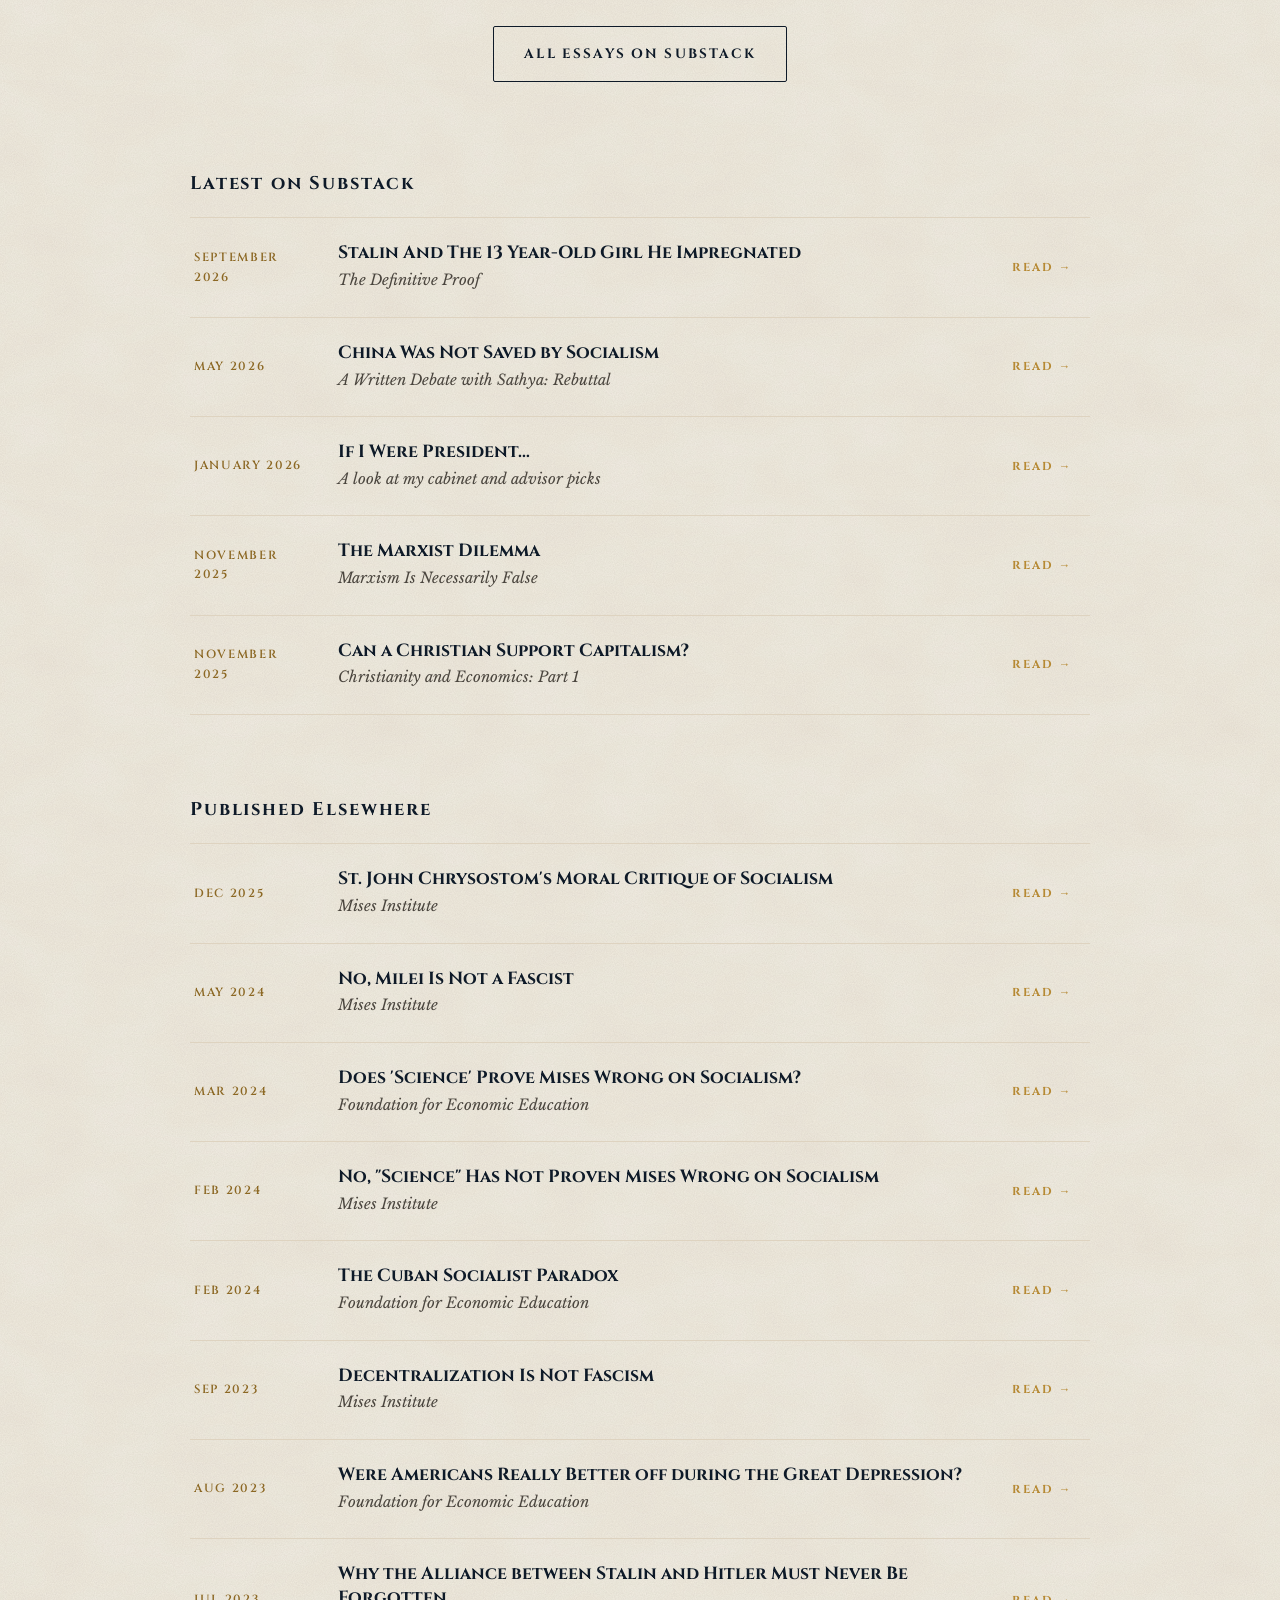
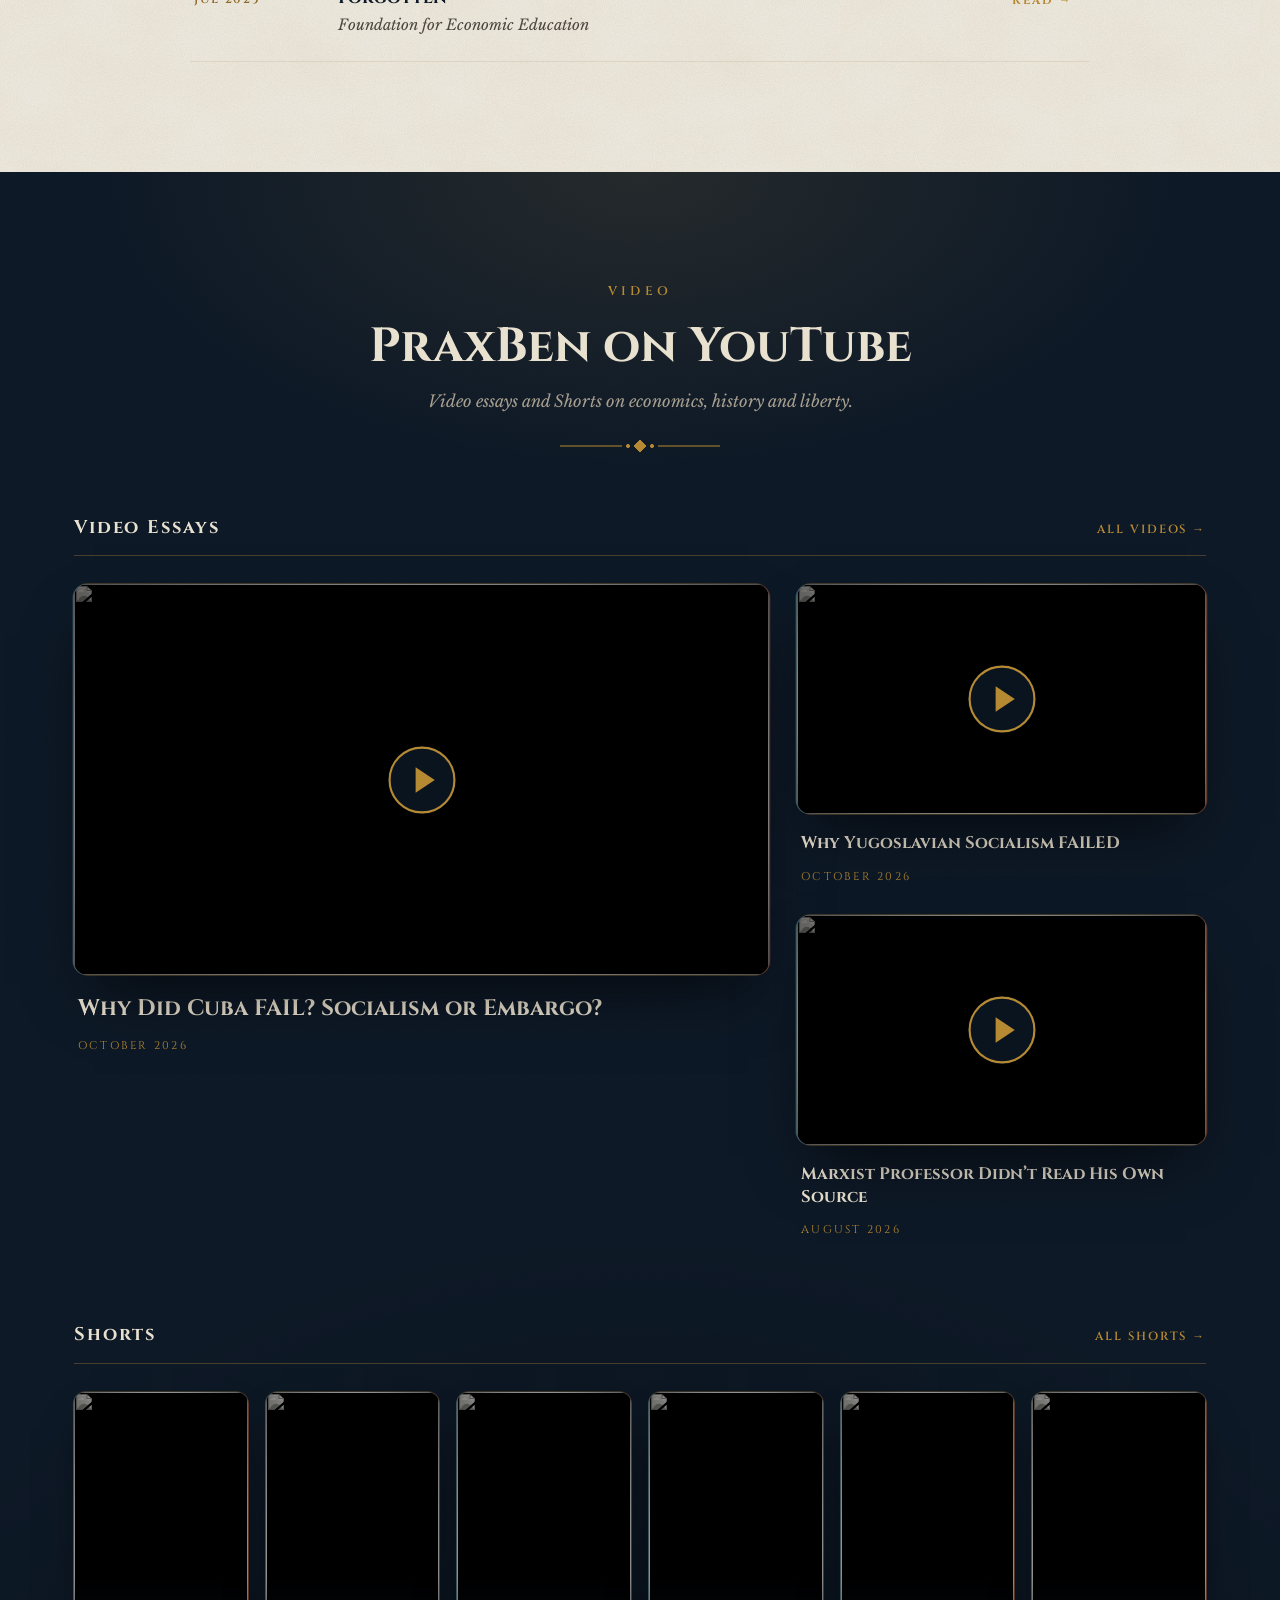
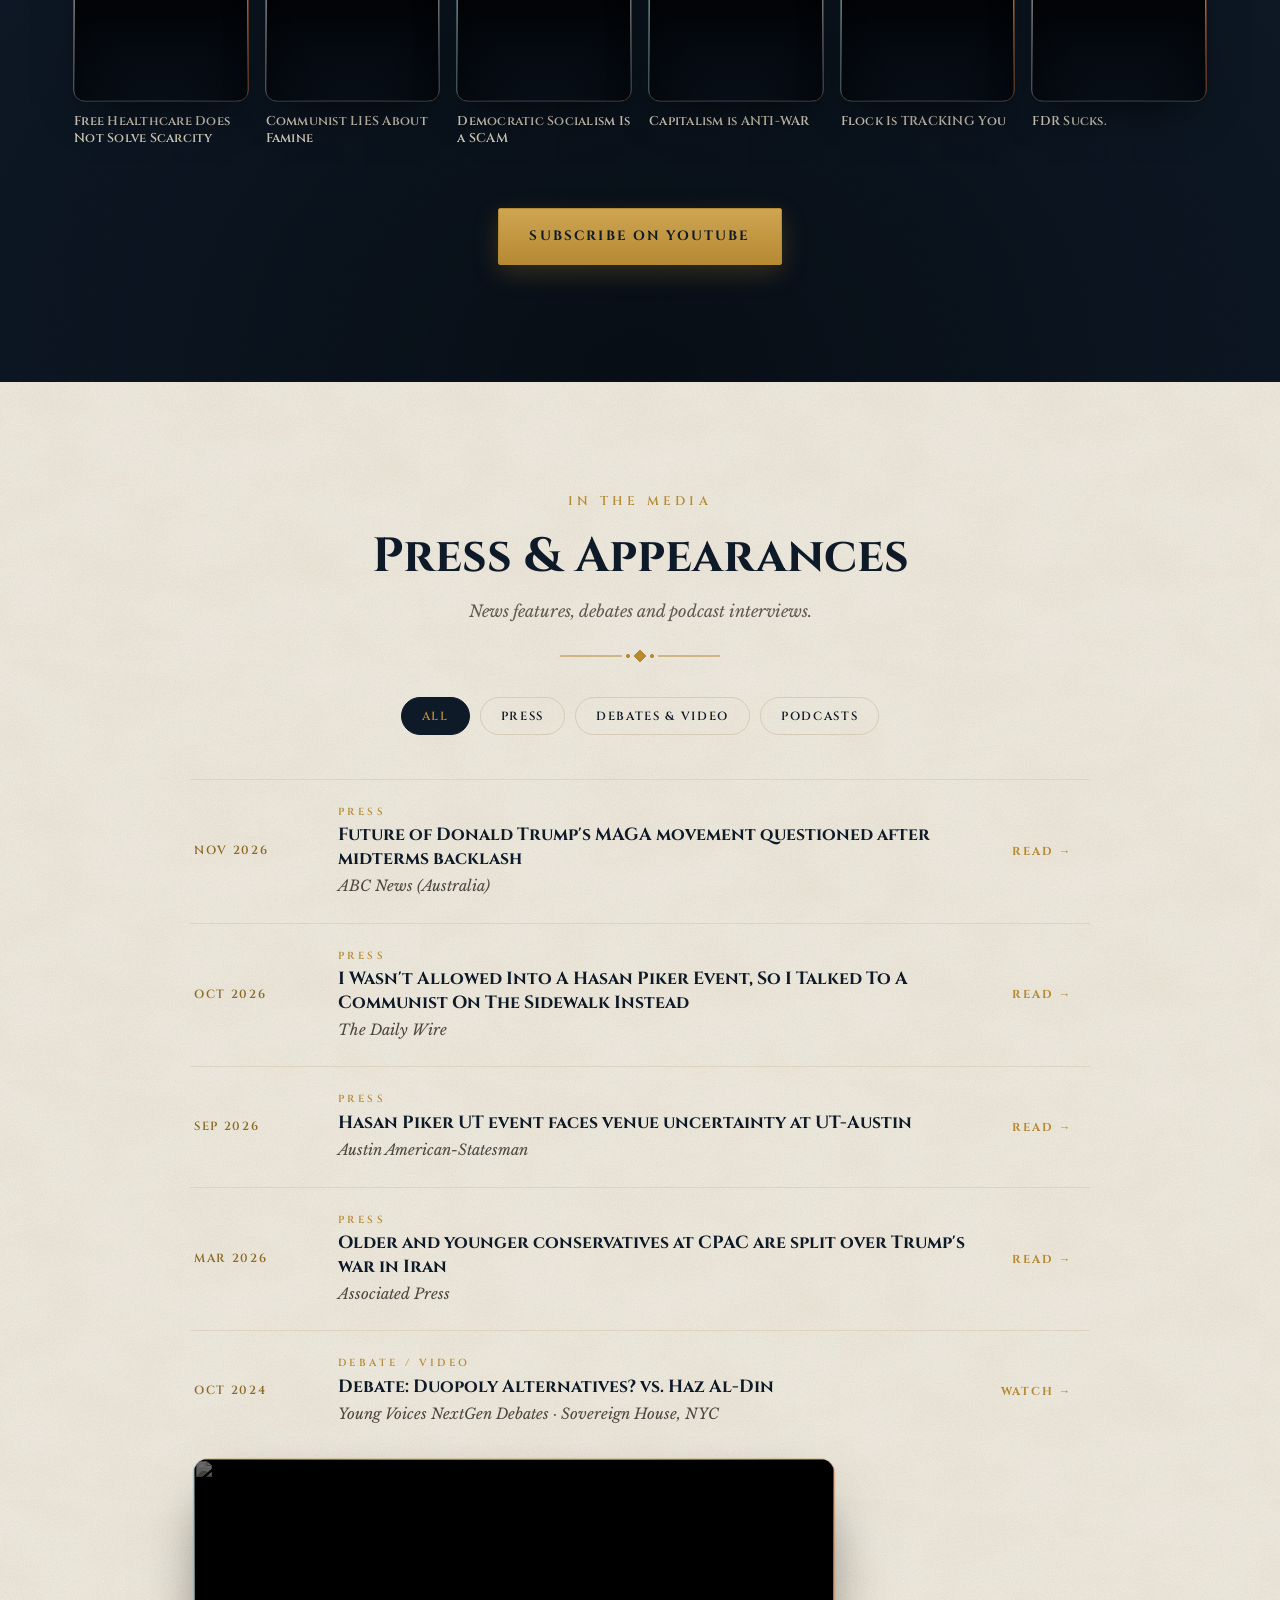
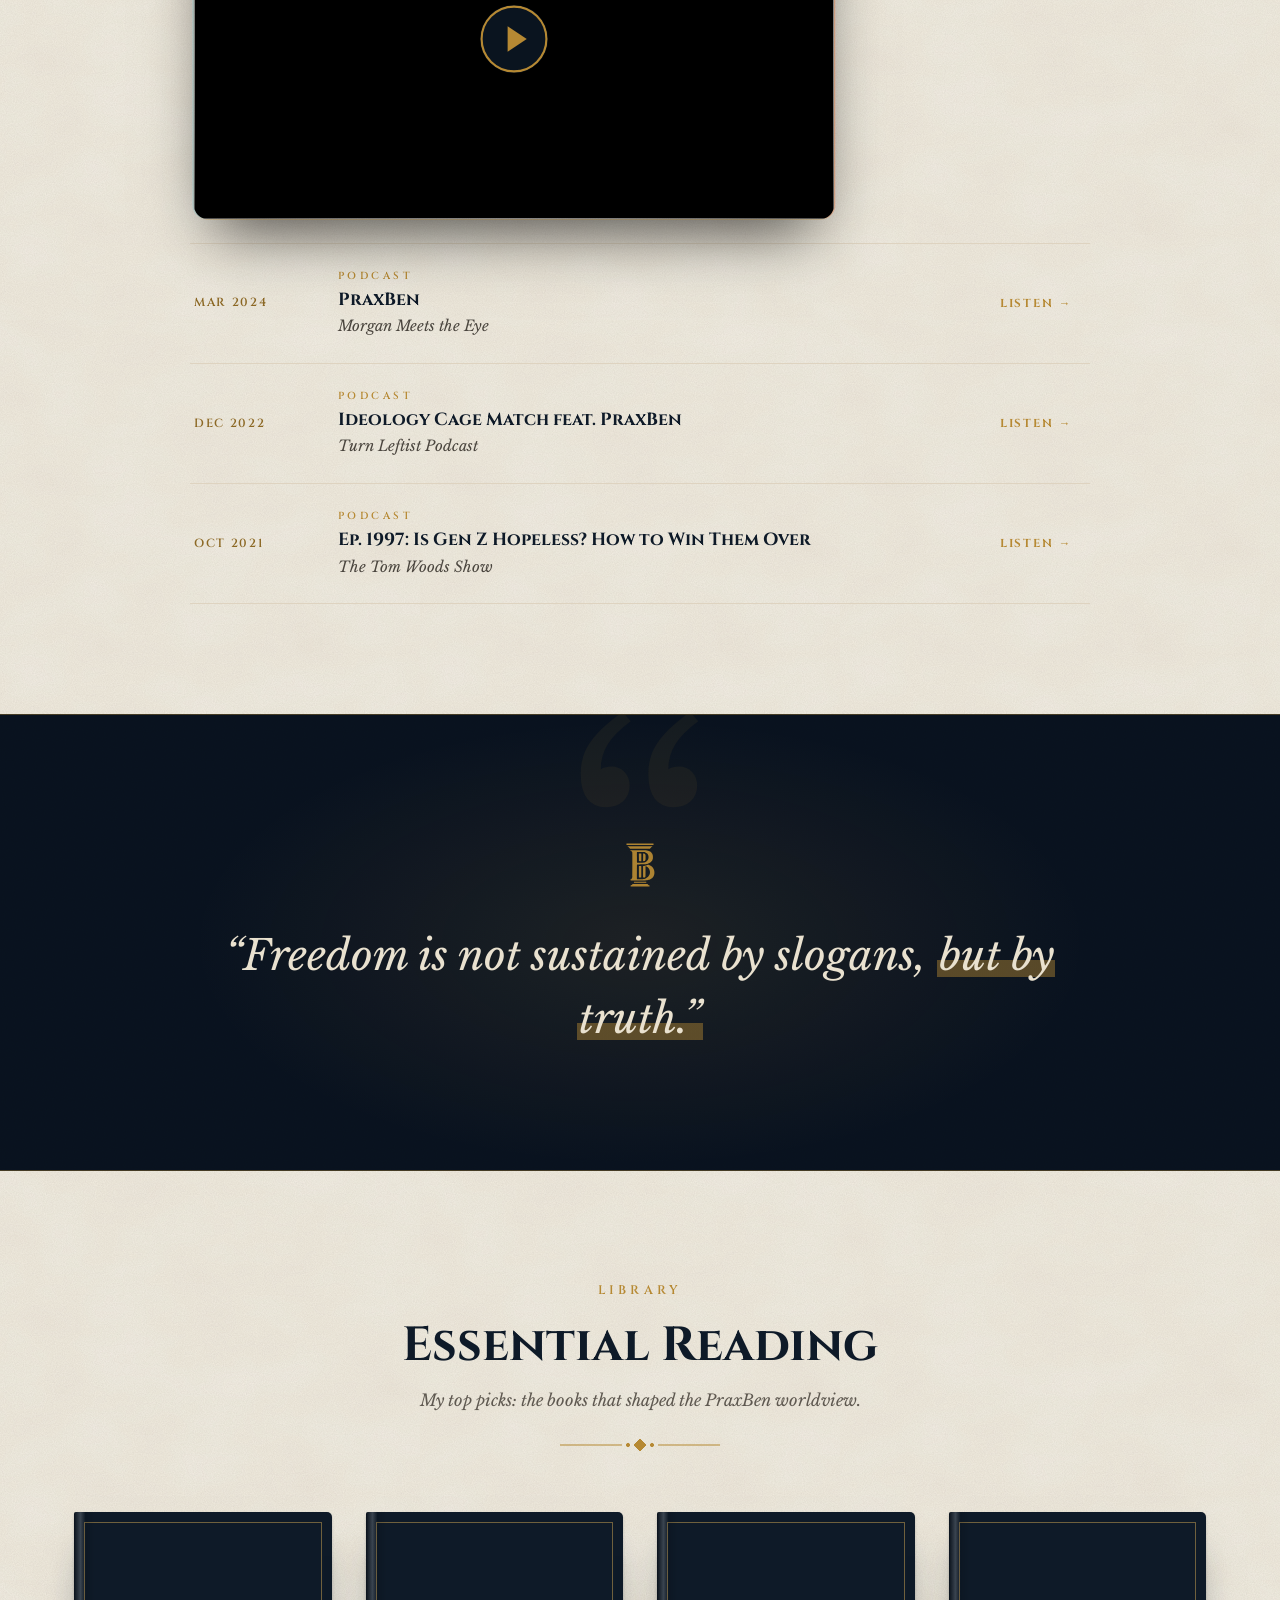
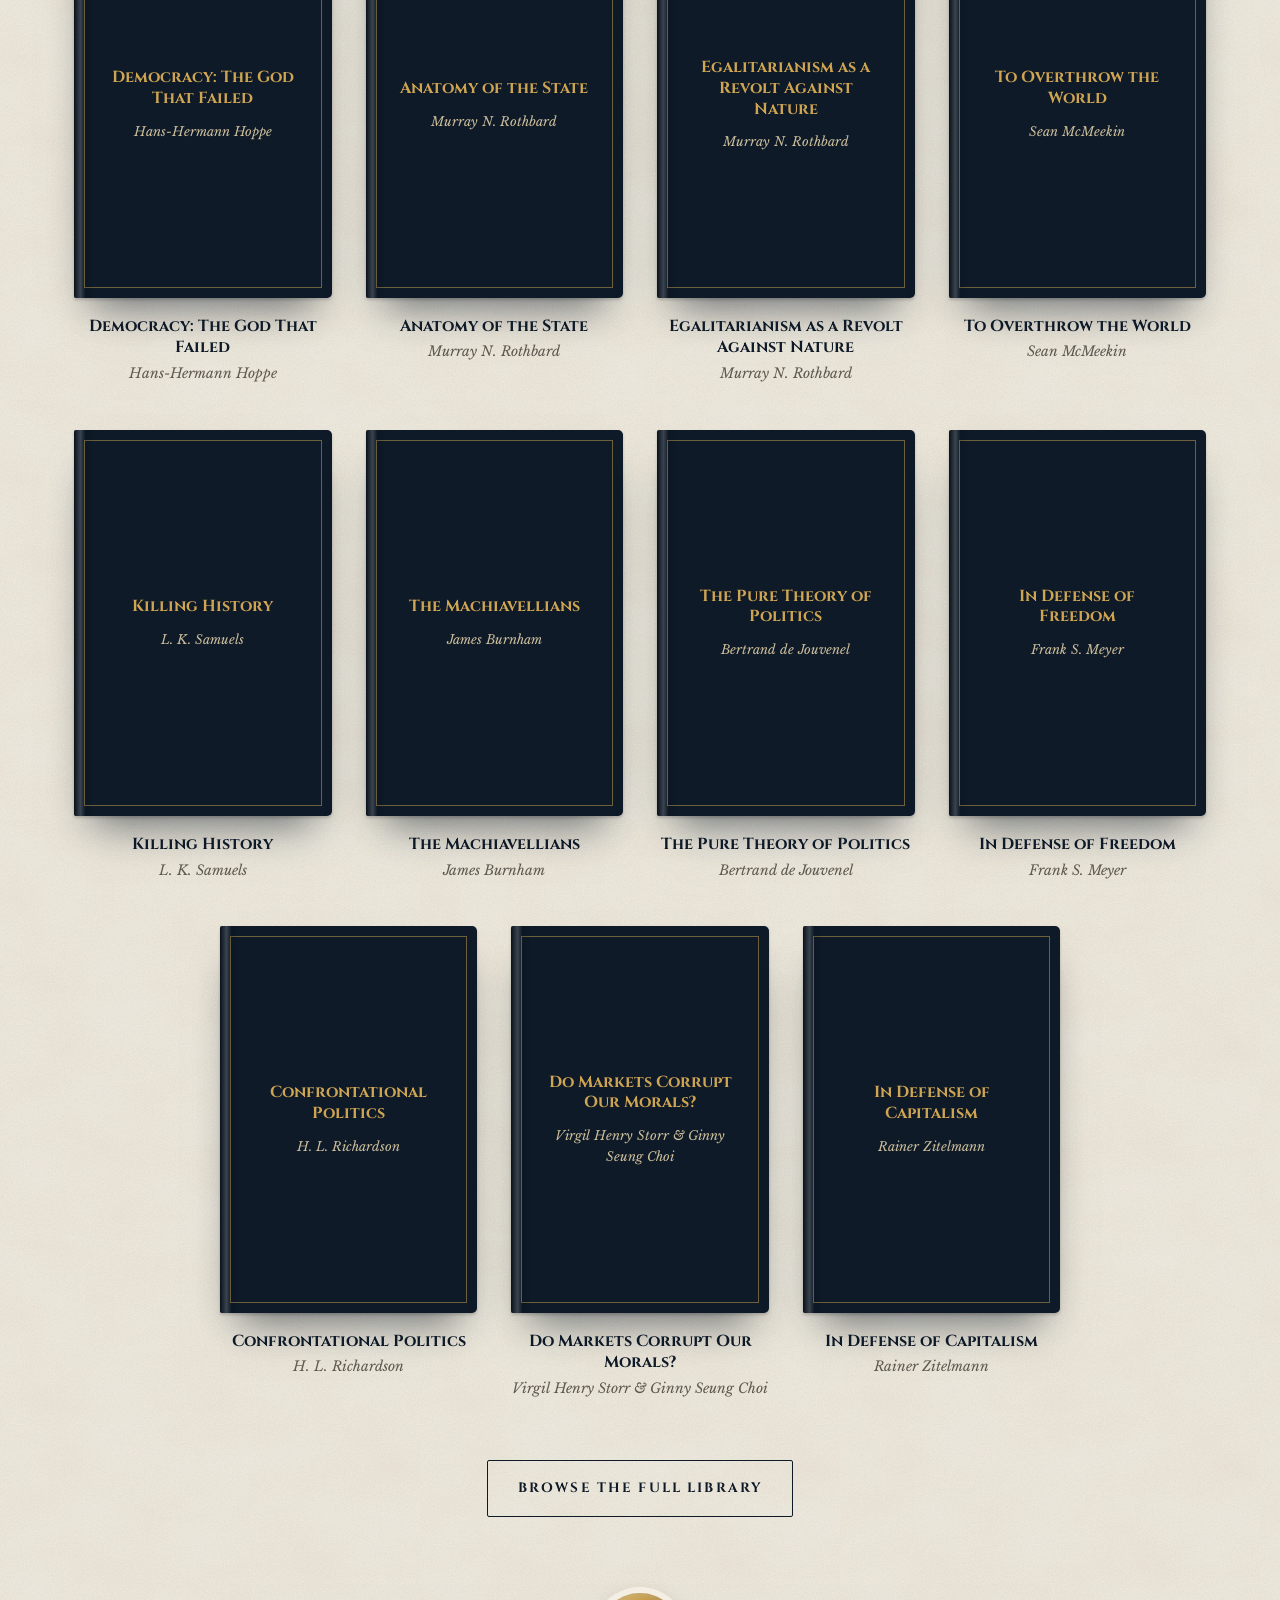
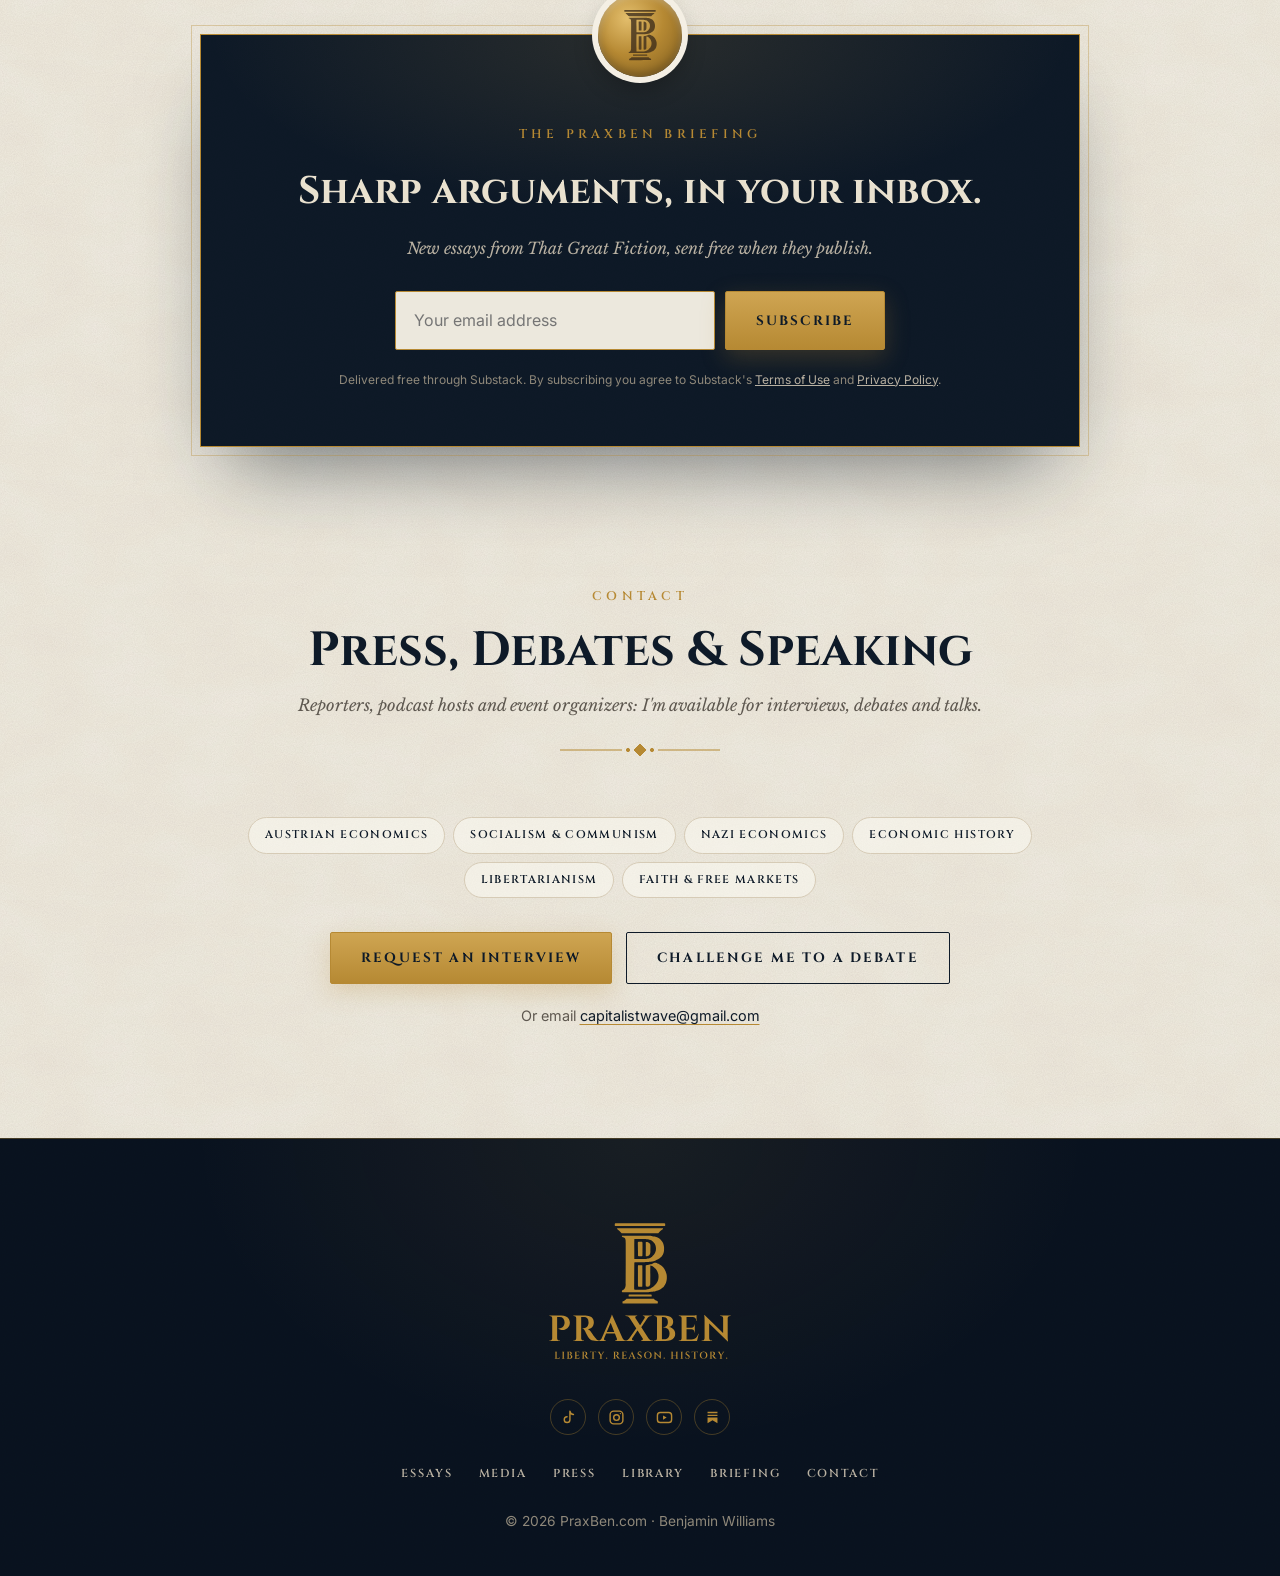
==== commit 3c908a3c: "Redesign: richer brand styling, working contact panel, real-cover Essential Reading - Glass header, " ====
--- a/index.html
+++ b/index.html
@@ -39,7 +39,8 @@
  ],
  "sameAs": [
   "https://www.youtube.com/@praxben",
-  "https://www.tiktok.com/@praxben",
+  "https://www.tiktok.com/@prax.ben",
+  "https://www.instagram.com/prax.ben/",
   "https://praxben.substack.com",
   "https://fee.org/author/ben",
   "https://mises.org/profile/benjamin-williams"
@@ -48,7 +49,8 @@
 </script>
 <link rel="preconnect" href="https://fonts.googleapis.com">
 <link rel="preconnect" href="https://fonts.gstatic.com" crossorigin>
-<link href="https://fonts.googleapis.com/css2?family=Cinzel:wght@500;600;700&family=Inter:wght@400;500;600&family=Libre+Baskerville:ital@0;1&display=swap" rel="stylesheet">
+<link href="https://fonts.googleapis.com/css2?family=Bebas+Neue&family=Cinzel:wght@500;600;700&family=Inter:wght@400;500;600&family=Libre+Baskerville:ital@0;1&display=swap" rel="stylesheet">
+<script>document.documentElement.classList.add('js')</script>
 
 <link rel="stylesheet" href="assets/site.css">
 </head>
@@ -72,7 +74,8 @@
 </ul>
 </nav>
 <ul class="social" aria-label="PraxBen on social media">
-<li><a href="https://www.tiktok.com/@praxben" target="_blank" rel="noopener me" aria-label="TikTok"><svg viewBox="0 0 24 24" fill="none" stroke="currentColor" stroke-width="2" stroke-linecap="round"><path d="M14 3c.4 2.8 2.3 4.6 5 4.8M14 3v12a4 4 0 1 1-4-4"/></svg></a></li>
+<li><a href="https://www.tiktok.com/@prax.ben" target="_blank" rel="noopener me" aria-label="TikTok"><svg viewBox="0 0 24 24" fill="none" stroke="currentColor" stroke-width="2" stroke-linecap="round"><path d="M14 3c.4 2.8 2.3 4.6 5 4.8M14 3v12a4 4 0 1 1-4-4"/></svg></a></li>
+<li><a href="https://www.instagram.com/prax.ben/" target="_blank" rel="noopener me" aria-label="Instagram"><svg viewBox="0 0 24 24" fill="none" stroke="currentColor" stroke-width="2"><rect x="3" y="3" width="18" height="18" rx="5"/><circle cx="12" cy="12" r="4"/><circle cx="17.5" cy="6.5" r="1" fill="currentColor" stroke="none"/></svg></a></li>
 <li><a href="https://www.youtube.com/@praxben" target="_blank" rel="noopener me" aria-label="YouTube"><svg viewBox="0 0 24 24"><rect x="2" y="5" width="20" height="14" rx="4" fill="none" stroke="currentColor" stroke-width="2"/><path d="M10 9l5 3-5 3z" fill="currentColor"/></svg></a></li>
 <li><a href="https://praxben.substack.com" target="_blank" rel="noopener me" aria-label="Substack"><svg viewBox="0 0 24 24" fill="currentColor"><path d="M5 4h14v2H5zM5 8h14v2H5zM5 12h14v8l-7-4-7 4z"/></svg></a></li>
 </ul>
@@ -84,48 +87,73 @@
 
 <section class="hero">
 <div class="container hero-grid">
-<div>
-<span class="eyebrow">PraxBen</span>
-<h1>Benjamin Williams</h1>
-<div class="tagline">LIBERTY. REASON. HISTORY.</div>
-<p class="lede">Defending truth, markets, civilization and moral order through rigorous argument and historical evidence.</p>
-<div class="buttons">
+<div class="hero-copy">
+<span class="eyebrow" data-reveal>Writer &amp; Video Essayist</span>
+<h1 data-reveal><span>Benjamin</span> <span>Williams</span></h1>
+<div class="tagline" data-reveal aria-label="Liberty. Reason. History.">Liberty<i></i>Reason<i></i>History</div>
+<p class="lede" data-reveal>Defending truth, markets, civilization and moral order through rigorous argument and historical evidence.</p>
+<div class="buttons" data-reveal>
 <a href="#essays" class="btn btn-gold">Read Essays</a>
 <a href="#media" class="btn btn-outline">Watch Media</a>
 </div>
 </div>
-<div class="hero-logo">
+<div class="hero-seal" data-reveal>
+<svg class="ticks" viewBox="0 0 400 400" aria-hidden="true">
+<circle cx="200" cy="200" r="196" fill="none" stroke="rgba(182,137,51,.35)" stroke-width="1"/>
+<circle cx="200" cy="200" r="188" fill="none" stroke="rgba(182,137,51,.5)" stroke-width="1" stroke-dasharray="1 8.84"/>
+<circle cx="200" cy="200" r="140" fill="none" stroke="rgba(182,137,51,.3)" stroke-width="1"/>
+</svg>
+<svg class="ring" viewBox="0 0 400 400" aria-hidden="true">
+<defs><path id="seal-path" d="M200,200 m-164,0 a164,164 0 1,1 328,0 a164,164 0 1,1 -328,0"/></defs>
+<text><textPath href="#seal-path" textLength="1025" lengthAdjust="spacing">LIBERTY ◆ REASON ◆ HISTORY ◆ LIBERTY ◆ REASON ◆ HISTORY ◆ </textPath></text>
+</svg>
 <img src="assets/praxben_monogram_gold.svg" alt="PraxBen monogram">
 </div>
 </div>
-</section>
+<div class="featured-in">
+<div class="container">
+<span class="label">As featured in</span>
+<ul>
+<li class="caps">Associated Press</li>
+<li class="caps">ABC News Australia</li>
+<li class="it">The Daily Wire</li>
+<li>Austin American-Statesman</li>
+<li class="it">The Tom Woods Show</li>
+</ul>
+</div>
+</div>
+</section>
+
 
 <section id="essays">
 <div class="container">
-<div class="section-head">
+<div class="section-head" data-reveal>
 <span class="eyebrow">Essays</span>
 <h2 class="section-title">Featured Writing</h2>
 <p class="section-sub">Economics, history, politics and faith.</p>
 <div class="rule"></div>
 </div>
 <div class="cards">
-<article class="card">
+<article class="card" data-reveal>
+<span class="num">01</span>
 <span class="eyebrow">History</span>
 <h3><a href="https://praxben.substack.com/p/a-brief-case-on-why-nazi-germany" target="_blank" rel="noopener">A Brief Case On Why Nazi Germany Was Socialist</a></h3>
 <p>A historical and economic rebuttal to one of the most common myths in modern politics.</p>
-<a class="read-more" href="https://praxben.substack.com/p/a-brief-case-on-why-nazi-germany" target="_blank" rel="noopener">Read on Substack →</a>
-</article>
-<article class="card">
+<a class="read-more" href="https://praxben.substack.com/p/a-brief-case-on-why-nazi-germany" target="_blank" rel="noopener">Read on Substack <span>→</span></a>
+</article>
+<article class="card" data-reveal>
+<span class="num">02</span>
 <span class="eyebrow">Economics</span>
 <h3><a href="https://praxben.substack.com/p/china-ruined-by-socialism-saved-by" target="_blank" rel="noopener">China: Ruined by Socialism, Saved by Capitalism</a></h3>
 <p>How liberalization created prosperity where planning created scarcity.</p>
-<a class="read-more" href="https://praxben.substack.com/p/china-ruined-by-socialism-saved-by" target="_blank" rel="noopener">Read on Substack →</a>
-</article>
-<article class="card">
+<a class="read-more" href="https://praxben.substack.com/p/china-ruined-by-socialism-saved-by" target="_blank" rel="noopener">Read on Substack <span>→</span></a>
+</article>
+<article class="card" data-reveal>
+<span class="num">03</span>
 <span class="eyebrow">Politics</span>
 <h3><a href="https://praxben.substack.com/p/the-paradox-of-cuban-socialism" target="_blank" rel="noopener">The Paradox of Cuban Socialism</a></h3>
 <p>Why ideological narratives survive repeated economic failure.</p>
-<a class="read-more" href="https://praxben.substack.com/p/the-paradox-of-cuban-socialism" target="_blank" rel="noopener">Read on Substack →</a>
+<a class="read-more" href="https://praxben.substack.com/p/the-paradox-of-cuban-socialism" target="_blank" rel="noopener">Read on Substack <span>→</span></a>
 </article>
 </div>
 <div class="media-cta">
@@ -150,7 +178,7 @@
 
 <section id="media" class="dark">
 <div class="container">
-<div class="section-head">
+<div class="section-head" data-reveal>
 <span class="eyebrow">Video</span>
 <h2 class="section-title">PraxBen on YouTube</h2>
 <p class="section-sub">Video essays and Shorts on economics, history and liberty.</p>
@@ -196,7 +224,7 @@
 
 <section id="press" hidden>
 <div class="container">
-<div class="section-head">
+<div class="section-head" data-reveal>
 <span class="eyebrow">In the Media</span>
 <h2 class="section-title">Press &amp; Appearances</h2>
 <p class="section-sub">News features, debates and podcast interviews.</p>
@@ -215,27 +243,32 @@
 <div class="quote-band">
 <div class="container">
 <img src="assets/praxben_monogram_gold.svg" alt="">
-<p class="quote">“Freedom is not sustained by slogans, but by truth.”</p>
+<blockquote>
+<p class="quote">“Freedom is not sustained by slogans, <mark>but by truth.”</mark></p>
+</blockquote>
 </div>
 </div>
 
 <section id="library">
 <div class="container">
-<div class="section-head">
+<div class="section-head" data-reveal>
 <span class="eyebrow">Library</span>
 <h2 class="section-title">Essential Reading</h2>
-<p class="section-sub">My top eight: the books that shaped the PraxBen worldview.</p>
+<p class="section-sub">My top picks: the books that shaped the PraxBen worldview.</p>
 <div class="rule"></div>
 </div>
-<div class="cards cards-4">
-<article class="card book"><span class="eyebrow">01</span><h3>Democracy: The God That Failed</h3><p>Hans-Hermann Hoppe</p></article>
-<article class="card book"><span class="eyebrow">02</span><h3>To Overthrow the World</h3><p>Sean McMeekin</p></article>
-<article class="card book"><span class="eyebrow">03</span><h3>Killing History</h3><p>L. K. Samuels</p></article>
-<article class="card book"><span class="eyebrow">04</span><h3>The Machiavellians</h3><p>James Burnham</p></article>
-<article class="card book"><span class="eyebrow">05</span><h3>In Defense of Freedom</h3><p>Frank S. Meyer</p></article>
-<article class="card book"><span class="eyebrow">06</span><h3>Confrontational Politics</h3><p>H. L. Richardson</p></article>
-<article class="card book"><span class="eyebrow">07</span><h3>Do Markets Corrupt Our Morals?</h3><p>Virgil Henry Storr &amp; Ginny Seung Choi</p></article>
-<article class="card book"><span class="eyebrow">08</span><h3>In Defense of Capitalism</h3><p>Rainer Zitelmann</p></article>
+<div class="shelf">
+<a class="jacket" data-reveal href="https://www.google.com/search?tbm=bks&amp;q=Democracy%3A+The+God+That+Failed+Hans-Hermann+Hoppe" target="_blank" rel="noopener"><span class="jacket-img"><span class="jacket-fallback"><b>Democracy: The God That Failed</b><i>Hans-Hermann Hoppe</i></span><img src="https://images-na.ssl-images-amazon.com/images/P/0765808684.01.L.jpg" alt="Democracy: The God That Failed by Hans-Hermann Hoppe" loading="lazy" referrerpolicy="no-referrer" onerror="this.remove()"></span><span class="jacket-title">Democracy: The God That Failed</span><span class="jacket-author">Hans-Hermann Hoppe</span></a>
+<a class="jacket" data-reveal href="https://www.google.com/search?tbm=bks&amp;q=Anatomy+of+the+State+Murray+N.+Rothbard" target="_blank" rel="noopener"><span class="jacket-img"><span class="jacket-fallback"><b>Anatomy of the State</b><i>Murray N. Rothbard</i></span><img src="https://images-na.ssl-images-amazon.com/images/P/1933550481.01.L.jpg" alt="Anatomy of the State by Murray N. Rothbard" loading="lazy" referrerpolicy="no-referrer" onerror="this.remove()"></span><span class="jacket-title">Anatomy of the State</span><span class="jacket-author">Murray N. Rothbard</span></a>
+<a class="jacket" data-reveal href="https://www.google.com/search?tbm=bks&amp;q=Egalitarianism+as+a+Revolt+Against+Nature+Murray+N.+Rothbard" target="_blank" rel="noopener"><span class="jacket-img"><span class="jacket-fallback"><b>Egalitarianism as a Revolt Against Nature</b><i>Murray N. Rothbard</i></span><img src="https://images-na.ssl-images-amazon.com/images/P/0945466234.01.L.jpg" alt="Egalitarianism as a Revolt Against Nature by Murray N. Rothbard" loading="lazy" referrerpolicy="no-referrer" onerror="this.remove()"></span><span class="jacket-title">Egalitarianism as a Revolt Against Nature</span><span class="jacket-author">Murray N. Rothbard</span></a>
+<a class="jacket" data-reveal href="https://www.google.com/search?tbm=bks&amp;q=To+Overthrow+the+World+Sean+McMeekin" target="_blank" rel="noopener"><span class="jacket-img"><span class="jacket-fallback"><b>To Overthrow the World</b><i>Sean McMeekin</i></span><img src="https://images-na.ssl-images-amazon.com/images/P/1541601963.01.L.jpg" alt="To Overthrow the World by Sean McMeekin" loading="lazy" referrerpolicy="no-referrer" onerror="this.remove()"></span><span class="jacket-title">To Overthrow the World</span><span class="jacket-author">Sean McMeekin</span></a>
+<a class="jacket" data-reveal href="https://www.google.com/search?tbm=bks&amp;q=Killing+History+L.+K.+Samuels" target="_blank" rel="noopener"><span class="jacket-img"><span class="jacket-fallback"><b>Killing History</b><i>L. K. Samuels</i></span><img src="https://images-na.ssl-images-amazon.com/images/P/0961589310.01.L.jpg" alt="Killing History by L. K. Samuels" loading="lazy" referrerpolicy="no-referrer" onerror="this.remove()"></span><span class="jacket-title">Killing History</span><span class="jacket-author">L. K. Samuels</span></a>
+<a class="jacket" data-reveal href="https://www.google.com/search?tbm=bks&amp;q=The+Machiavellians+James+Burnham" target="_blank" rel="noopener"><span class="jacket-img"><span class="jacket-fallback"><b>The Machiavellians</b><i>James Burnham</i></span><img src="https://images-na.ssl-images-amazon.com/images/P/1839013958.01.L.jpg" alt="The Machiavellians by James Burnham" loading="lazy" referrerpolicy="no-referrer" onerror="this.remove()"></span><span class="jacket-title">The Machiavellians</span><span class="jacket-author">James Burnham</span></a>
+<a class="jacket" data-reveal href="https://www.google.com/search?tbm=bks&amp;q=The+Pure+Theory+of+Politics+Bertrand+de+Jouvenel" target="_blank" rel="noopener"><span class="jacket-img"><span class="jacket-fallback"><b>The Pure Theory of Politics</b><i>Bertrand de Jouvenel</i></span><img src="https://images-na.ssl-images-amazon.com/images/P/0865972656.01.L.jpg" alt="The Pure Theory of Politics by Bertrand de Jouvenel" loading="lazy" referrerpolicy="no-referrer" onerror="this.remove()"></span><span class="jacket-title">The Pure Theory of Politics</span><span class="jacket-author">Bertrand de Jouvenel</span></a>
+<a class="jacket" data-reveal href="https://www.google.com/search?tbm=bks&amp;q=In+Defense+of+Freedom+Frank+S.+Meyer" target="_blank" rel="noopener"><span class="jacket-img"><span class="jacket-fallback"><b>In Defense of Freedom</b><i>Frank S. Meyer</i></span><img src="https://images-na.ssl-images-amazon.com/images/P/0865971390.01.L.jpg" alt="In Defense of Freedom by Frank S. Meyer" loading="lazy" referrerpolicy="no-referrer" onerror="this.remove()"></span><span class="jacket-title">In Defense of Freedom</span><span class="jacket-author">Frank S. Meyer</span></a>
+<a class="jacket" data-reveal href="https://www.google.com/search?tbm=bks&amp;q=Confrontational+Politics+H.+L.+Richardson" target="_blank" rel="noopener"><span class="jacket-img"><span class="jacket-fallback"><b>Confrontational Politics</b><i>H. L. Richardson</i></span><img src="https://images-na.ssl-images-amazon.com/images/P/0915463768.01.L.jpg" alt="Confrontational Politics by H. L. Richardson" loading="lazy" referrerpolicy="no-referrer" onerror="this.remove()"></span><span class="jacket-title">Confrontational Politics</span><span class="jacket-author">H. L. Richardson</span></a>
+<a class="jacket" data-reveal href="https://www.google.com/search?tbm=bks&amp;q=Do+Markets+Corrupt+Our+Morals%3F+Virgil+Henry+Storr+%26+Ginny+Seung+Choi" target="_blank" rel="noopener"><span class="jacket-img"><span class="jacket-fallback"><b>Do Markets Corrupt Our Morals?</b><i>Virgil Henry Storr &amp; Ginny Seung Choi</i></span><img src="https://images-na.ssl-images-amazon.com/images/P/3030184153.01.L.jpg" alt="Do Markets Corrupt Our Morals? by Virgil Henry Storr &amp; Ginny Seung Choi" loading="lazy" referrerpolicy="no-referrer" onerror="this.remove()"></span><span class="jacket-title">Do Markets Corrupt Our Morals?</span><span class="jacket-author">Virgil Henry Storr &amp; Ginny Seung Choi</span></a>
+<a class="jacket" data-reveal href="https://www.google.com/search?tbm=bks&amp;q=In+Defense+of+Capitalism+Rainer+Zitelmann" target="_blank" rel="noopener"><span class="jacket-img"><span class="jacket-fallback"><b>In Defense of Capitalism</b><i>Rainer Zitelmann</i></span><img src="https://images-na.ssl-images-amazon.com/images/P/164572073X.01.L.jpg" alt="In Defense of Capitalism by Rainer Zitelmann" loading="lazy" referrerpolicy="no-referrer" onerror="this.remove()"></span><span class="jacket-title">In Defense of Capitalism</span><span class="jacket-author">Rainer Zitelmann</span></a>
 </div>
 <div class="media-cta">
 <a class="btn btn-outline btn-ink" href="library.html">Browse the full library</a>
@@ -245,7 +278,8 @@
 
 <section id="briefing" style="padding-top:0">
 <div class="container">
-<div class="newsletter">
+<div class="newsletter" data-reveal>
+<div class="seal" aria-hidden="true"><img src="assets/praxben_monogram_gold.svg" alt=""></div>
 <span class="eyebrow">The PraxBen Briefing</span>
 <h3>Sharp arguments, in your inbox.</h3>
 <p>New essays from <em>That Great Fiction</em>, sent free when they publish.</p>
@@ -265,7 +299,7 @@
 <section id="contact">
 <div class="container">
 <div class="contact">
-<div class="section-head">
+<div class="section-head" data-reveal>
 <span class="eyebrow">Contact</span>
 <h2 class="section-title">Press, Debates &amp; Speaking</h2>
 <p class="section-sub">Reporters, podcast hosts and event organizers: I'm available for interviews, debates and talks.</p>
@@ -275,8 +309,18 @@
 <li>Austrian Economics</li><li>Socialism &amp; Communism</li><li>Nazi Economics</li><li>Economic History</li><li>Libertarianism</li><li>Faith &amp; Free Markets</li>
 </ul>
 <div class="buttons">
-<a class="btn btn-gold js-mail" data-subject="Interview / media request" href="#contact">Request an Interview</a>
-<a class="btn btn-outline btn-ink js-mail" data-subject="Debate challenge" href="#contact">Challenge Me to a Debate</a>
+<button type="button" class="btn btn-gold js-ask" data-kind="interview" aria-expanded="false" aria-controls="mail-pop">Request an Interview</button>
+<button type="button" class="btn btn-outline btn-ink js-ask" data-kind="debate" aria-expanded="false" aria-controls="mail-pop">Challenge Me to a Debate</button>
+</div>
+<div class="mail-pop" id="mail-pop" hidden>
+<p class="mail-lead"></p>
+<div class="mail-opts">
+<a class="mail-opt" data-via="gmail" target="_blank" rel="noopener">Open in Gmail</a>
+<a class="mail-opt" data-via="outlook" target="_blank" rel="noopener">Open in Outlook</a>
+<a class="mail-opt" data-via="app">Use my mail app</a>
+<button type="button" class="mail-opt" data-via="copy">Copy email address</button>
+</div>
+<p class="mail-note" aria-live="polite"></p>
 </div>
 <p class="email-text">Or email <a class="js-mail js-mail-text" href="#contact">capitalistwave [at] gmail [dot] com</a></p>
 </div>
@@ -289,7 +333,8 @@
 <div class="container">
 <img src="assets/praxben_lockup_gold.svg" class="lockup" alt="PraxBen: Liberty. Reason. History.">
 <ul class="social" aria-label="PraxBen on social media">
-<li><a href="https://www.tiktok.com/@praxben" target="_blank" rel="noopener me" aria-label="TikTok"><svg viewBox="0 0 24 24" fill="none" stroke="currentColor" stroke-width="2" stroke-linecap="round"><path d="M14 3c.4 2.8 2.3 4.6 5 4.8M14 3v12a4 4 0 1 1-4-4"/></svg></a></li>
+<li><a href="https://www.tiktok.com/@prax.ben" target="_blank" rel="noopener me" aria-label="TikTok"><svg viewBox="0 0 24 24" fill="none" stroke="currentColor" stroke-width="2" stroke-linecap="round"><path d="M14 3c.4 2.8 2.3 4.6 5 4.8M14 3v12a4 4 0 1 1-4-4"/></svg></a></li>
+<li><a href="https://www.instagram.com/prax.ben/" target="_blank" rel="noopener me" aria-label="Instagram"><svg viewBox="0 0 24 24" fill="none" stroke="currentColor" stroke-width="2"><rect x="3" y="3" width="18" height="18" rx="5"/><circle cx="12" cy="12" r="4"/><circle cx="17.5" cy="6.5" r="1" fill="currentColor" stroke="none"/></svg></a></li>
 <li><a href="https://www.youtube.com/@praxben" target="_blank" rel="noopener me" aria-label="YouTube"><svg viewBox="0 0 24 24"><rect x="2" y="5" width="20" height="14" rx="4" fill="none" stroke="currentColor" stroke-width="2"/><path d="M10 9l5 3-5 3z" fill="currentColor"/></svg></a></li>
 <li><a href="https://praxben.substack.com" target="_blank" rel="noopener me" aria-label="Substack"><svg viewBox="0 0 24 24" fill="currentColor"><path d="M5 4h14v2H5zM5 8h14v2H5zM5 12h14v8l-7-4-7 4z"/></svg></a></li>
 </ul>
@@ -307,6 +352,7 @@
 </footer>
 
 <script src="appearances.js"></script>
+<script src="assets/fx.js"></script>
 <script>
 // Press & Appearances: built from appearances.js, hidden while the list is empty.
 (function(){
@@ -324,6 +370,7 @@
 '<a class="go" href="'+esc(it.url)+'" target="_blank" rel="noopener">Read →</a></li>';
 }).join('');
 w.hidden=false;
+if(window.pbReveal)pbReveal(w.querySelector('.writing-list'));
 }
 
 var items=(window.APPEARANCES||[]).slice().sort(newest);
@@ -347,16 +394,50 @@
 });
 });
 sec.hidden=false;
+if(window.pbReveal)pbReveal(list);
 var navs=document.querySelectorAll('nav ul');
 navs.forEach(function(ul){var li=document.createElement('li');li.innerHTML='<a href="#press">Press</a>';ul.insertBefore(li,ul.children[2]);});
 })();
 
-// Email links are assembled here so the address isn't sitting in the page for spam bots.
+// Email: the address is assembled here so it isn't sitting in the page for spam bots.
+// The buttons open a small panel (Gmail, Outlook, mail app, copy) because a plain mailto:
+// link does nothing on computers without a mail app set up.
 (function(){
 var addr=['capitalistwave','gmail.com'].join('@');
 document.querySelectorAll('.js-mail').forEach(function(a){
-a.href='mailto:'+addr+(a.dataset.subject?'?subject='+encodeURIComponent(a.dataset.subject):'');
+a.href='mailto:'+addr;
 if(a.classList.contains('js-mail-text'))a.textContent=addr;
+});
+var KINDS={
+interview:{lead:'Request an interview',subject:'Interview / media request',
+body:['Hi Ben,','','Outlet or show:','Topic:','Format (print, video, podcast, live):','Proposed date and time:','Deadline:','','Thanks,',''].join('\n')},
+debate:{lead:'Challenge me to a debate',subject:'Debate challenge',
+body:['Hi Ben,','','Proposed resolution:','Your position:','Format and venue (stream, in person, podcast):','Proposed date:','Host or moderator:','','Thanks,',''].join('\n')}
+};
+var pop=document.getElementById('mail-pop');if(!pop)return;
+var asks=document.querySelectorAll('.js-ask'),current=null;
+function enc(x){return encodeURIComponent(x)}
+function fill(k){
+var m=KINDS[k];current=k;
+pop.querySelector('.mail-lead').innerHTML='<strong>'+m.lead+'</strong> &middot; pick how you want to send it. The message comes pre-filled.';
+pop.querySelector('[data-via=gmail]').href='https://mail.google.com/mail/?view=cm&fs=1&to='+enc(addr)+'&su='+enc(m.subject)+'&body='+enc(m.body);
+pop.querySelector('[data-via=outlook]').href='https://outlook.live.com/mail/0/deeplink/compose?to='+enc(addr)+'&subject='+enc(m.subject)+'&body='+enc(m.body);
+pop.querySelector('[data-via=app]').href='mailto:'+addr+'?subject='+enc(m.subject)+'&body='+enc(m.body);
+pop.querySelector('.mail-note').textContent='';
+}
+asks.forEach(function(b){
+b.addEventListener('click',function(){
+var k=b.dataset.kind,open=!pop.hidden&&current===k;
+pop.hidden=open;
+asks.forEach(function(x){x.setAttribute('aria-expanded',!open&&x===b)});
+if(!open){fill(k);pop.querySelector('.mail-opt').focus({preventScroll:true})}
+});
+});
+pop.querySelector('[data-via=copy]').addEventListener('click',function(){
+var note=pop.querySelector('.mail-note'),m=KINDS[current];
+function done(){note.textContent='Copied '+addr+'. Subject line: '+m.subject}
+if(navigator.clipboard)navigator.clipboard.writeText(addr).then(done,function(){note.textContent=addr});
+else note.textContent=addr;
 });
 })();
 
@@ -405,6 +486,7 @@
 return '<li class="press-item"><time datetime="'+esc(p.published)+'">'+month(p.published).replace(/ (\d{4})$/,' $1')+'</time><div><h3>'+esc(p.title)+'</h3><div class="outlet">'+esc(p.subtitle)+'</div></div><a class="go" href="'+esc(p.url)+'" target="_blank" rel="noopener">Read →</a></li>';
 }).join('');
 box.hidden=false;
+if(window.pbReveal)pbReveal(box.querySelector('ul'));
 }
 }).catch(function(){});
 })();
--- a/assets/site.css
+++ b/assets/site.css
@@ -1,283 +1,468 @@
-/* PraxBen house palette: navy + logo gold, ink & cream */
+/* PraxBen house style: navy + logo gold, ink & cream, cardstock and lamplight.
+   Mirrors the video kit: Cinzel labels, Bebas numbers, projector frames, spotlight pools. */
 :root{
 --navy:#0E1A28;
 --navy-2:#14243A;
 --navy-3:#091320;
 --gold:#B68933;
 --gold-hi:#CFA552;
+--gold-lo:#8C6824;
 --cream:#E9E1CF;
 --paper:#F4EFE4;
+--stock:#FBF8F1;
 --ink:#1E1C1A;
 --muted:#5E5850;
+--dim:#A79F90;
 --rule:rgba(182,137,51,.35);
---max:1160px;
+--hair:#DED3C0;
+--max:1180px;
+--ease:cubic-bezier(.22,.61,.36,1);
 --grain:url("data:image/svg+xml,%3Csvg xmlns='http://www.w3.org/2000/svg' width='200' height='200'%3E%3Cfilter id='n'%3E%3CfeTurbulence type='fractalNoise' baseFrequency='.9' numOctaves='3' stitchTiles='stitch'/%3E%3CfeColorMatrix values='0 0 0 0 0 0 0 0 0 0 0 0 0 0 0 0 0 0 .07 0'/%3E%3C/filter%3E%3Crect width='100%25' height='100%25' filter='url(%23n)'/%3E%3C/svg%3E");
+/* soft mottling, like heavy cardstock */
+--fiber:url("data:image/svg+xml,%3Csvg xmlns='http://www.w3.org/2000/svg' width='420' height='420'%3E%3Cfilter id='f'%3E%3CfeTurbulence type='fractalNoise' baseFrequency='.012 .02' numOctaves='4' seed='7' stitchTiles='stitch'/%3E%3CfeColorMatrix values='0 0 0 0 .45 0 0 0 0 .35 0 0 0 0 .2 0 0 0 .09 0'/%3E%3C/filter%3E%3Crect width='100%25' height='100%25' filter='url(%23f)'/%3E%3C/svg%3E");
+--orn:url("data:image/svg+xml,%3Csvg xmlns='http://www.w3.org/2000/svg' viewBox='0 0 160 14'%3E%3Cg fill='none' stroke='%23B68933'%3E%3Cpath d='M0 7h62M98 7h62' stroke-width='1.2'/%3E%3Cpath d='M80 1l6 6-6 6-6-6z' fill='%23B68933'/%3E%3Ccircle cx='68' cy='7' r='1.6' fill='%23B68933'/%3E%3Ccircle cx='92' cy='7' r='1.6' fill='%23B68933'/%3E%3C/g%3E%3C/svg%3E");
 }
 
 *{margin:0;padding:0;box-sizing:border-box}
-
 html{scroll-behavior:smooth;scroll-padding-top:84px}
-
 body{
 font-family:'Inter',system-ui,sans-serif;
-background:var(--paper) var(--grain);
+background:var(--grain),var(--fiber),var(--paper);
 color:var(--ink);
 line-height:1.65;
 -webkit-font-smoothing:antialiased;
-}
-
+overflow-x:hidden;
+}
+::selection{background:var(--gold);color:var(--navy)}
 a{text-decoration:none;color:inherit}
 img{display:block;max-width:100%}
+:focus-visible{outline:2px solid var(--gold-hi);outline-offset:3px}
 
 .container{width:100%;max-width:var(--max);margin:auto;padding:0 24px}
 
 .eyebrow{
-font-family:'Cinzel',serif;
-font-weight:600;
-font-size:.8rem;
-letter-spacing:.32em;
-text-transform:uppercase;
+font-family:'Cinzel',serif;font-weight:600;
+font-size:.78rem;letter-spacing:.34em;text-transform:uppercase;
 color:var(--gold);
 }
 
 /* ---------- Header ---------- */
 header{
-background:var(--navy);
-border-bottom:1px solid var(--rule);
 position:sticky;top:0;z-index:50;
-}
+background:rgba(14,26,40,.86);
+-webkit-backdrop-filter:blur(12px) saturate(1.2);backdrop-filter:blur(12px) saturate(1.2);
+border-bottom:1px solid rgba(182,137,51,.22);
+transition:background .3s,box-shadow .3s;
+}
+header.scrolled{background:rgba(9,19,32,.94);box-shadow:0 10px 30px rgba(0,0,0,.25)}
 .navbar{display:flex;justify-content:space-between;align-items:center;height:72px}
 .brand{display:flex;align-items:center;gap:12px}
-.brand img{height:40px;width:auto}
+.brand img{height:38px;width:auto;transition:transform .6s var(--ease)}
+.brand:hover img{transform:rotate(-8deg) scale(1.05)}
 .brand-name{
 font-family:'Cinzel',serif;font-weight:700;
-font-size:1.35rem;letter-spacing:.16em;color:var(--gold);
+font-size:1.3rem;letter-spacing:.18em;color:var(--gold);
 }
 nav ul{display:flex;gap:30px;list-style:none}
 nav a{
+position:relative;
 font-family:'Cinzel',serif;font-weight:600;
-font-size:.82rem;letter-spacing:.14em;text-transform:uppercase;
+font-size:.8rem;letter-spacing:.16em;text-transform:uppercase;
 color:var(--cream);transition:color .2s;
 }
+nav a::after{content:"";position:absolute;left:0;right:0;bottom:-6px;height:1px;background:var(--gold);transform:scaleX(0);transform-origin:left;transition:transform .35s var(--ease)}
 nav a:hover{color:var(--gold-hi)}
+nav a:hover::after{transform:scaleX(1)}
 
 /* ---------- Hero ---------- */
 .hero{
+--mx:68%;--my:42%;
+position:relative;overflow:hidden;isolation:isolate;
 background:
-radial-gradient(ellipse at 70% 45%,rgba(182,137,51,.12),transparent 55%),
+radial-gradient(900px circle at var(--mx) var(--my),rgba(207,165,82,.16),transparent 60%),
+radial-gradient(ellipse 120% 80% at 50% 120%,rgba(0,0,0,.55),transparent 60%),
 var(--grain),
 var(--navy);
-padding:110px 0 120px;
-}
-.hero-grid{display:grid;grid-template-columns:1.25fr 1fr;gap:60px;align-items:center}
-.hero .eyebrow{margin-bottom:22px}
+color:var(--cream);
+padding:120px 0 0;
+}
+/* faint engraved grid, like a map plate */
+.hero::before{
+content:"";position:absolute;inset:0;z-index:-1;opacity:.5;
+background-image:linear-gradient(rgba(182,137,51,.06) 1px,transparent 1px),linear-gradient(90deg,rgba(182,137,51,.06) 1px,transparent 1px);
+background-size:64px 64px;
+-webkit-mask-image:radial-gradient(ellipse 70% 70% at 60% 45%,#000,transparent 75%);mask-image:radial-gradient(ellipse 70% 70% at 60% 45%,#000,transparent 75%);
+}
+.hero-grid{display:grid;grid-template-columns:1.2fr 1fr;gap:56px;align-items:center;padding-bottom:110px}
+.hero .eyebrow{display:inline-flex;align-items:center;gap:14px;margin-bottom:26px}
+.hero .eyebrow::before{content:"";width:38px;height:1px;background:var(--gold)}
 .hero h1{
 font-family:'Cinzel',serif;font-weight:700;
-font-size:clamp(2.6rem,6vw,4.4rem);line-height:1.08;
-color:var(--cream);margin-bottom:22px;
-}
+font-size:clamp(2.9rem,7vw,5.4rem);line-height:1.02;letter-spacing:.01em;
+margin-bottom:26px;
+background:linear-gradient(180deg,#F6F0E2 20%,#D9CDB2 100%);
+-webkit-background-clip:text;background-clip:text;color:transparent;
+}
+.hero h1 span{display:block}
 .hero .tagline{
+display:flex;align-items:center;gap:18px;flex-wrap:wrap;
 font-family:'Cinzel',serif;font-weight:600;
-font-size:clamp(1rem,2vw,1.3rem);letter-spacing:.24em;
-color:var(--gold);margin-bottom:26px;
-}
+font-size:clamp(.95rem,1.8vw,1.2rem);letter-spacing:.3em;text-transform:uppercase;
+color:var(--gold);margin-bottom:28px;
+}
+.hero .tagline i{width:7px;height:7px;background:var(--gold);transform:rotate(45deg);display:inline-block}
 .hero p.lede{
 font-family:'Libre Baskerville',Georgia,serif;
-color:#C9C2B3;font-size:1.08rem;max-width:520px;margin-bottom:38px;
+color:#CBC3B3;font-size:1.1rem;line-height:1.75;max-width:540px;margin-bottom:40px;
 }
 .buttons{display:flex;gap:14px;flex-wrap:wrap}
 .btn{
+position:relative;overflow:hidden;isolation:isolate;
 font-family:'Cinzel',serif;font-weight:700;
-font-size:.85rem;letter-spacing:.14em;text-transform:uppercase;
-padding:15px 28px;border-radius:2px;display:inline-block;
-transition:background .2s,color .2s,transform .2s;border:1px solid var(--gold);
-cursor:pointer;
-}
-.btn-gold{background:var(--gold);color:var(--navy)}
-.btn-gold:hover{background:var(--gold-hi);border-color:var(--gold-hi);transform:translateY(-1px)}
+font-size:.84rem;letter-spacing:.16em;text-transform:uppercase;
+padding:16px 30px;border-radius:2px;display:inline-block;
+transition:background .25s,color .25s,transform .25s var(--ease),box-shadow .25s;
+border:1px solid var(--gold);cursor:pointer;
+}
+.btn-gold{background:linear-gradient(180deg,var(--gold-hi),var(--gold));color:var(--navy);box-shadow:0 8px 24px rgba(182,137,51,.25)}
+/* a sheen sweeps across gold buttons on hover */
+.btn-gold::after{content:"";position:absolute;inset:0;z-index:-1;background:linear-gradient(105deg,transparent 35%,rgba(255,255,255,.45) 50%,transparent 65%);transform:translateX(-120%);transition:transform .7s var(--ease)}
+.btn-gold:hover{transform:translateY(-2px);box-shadow:0 14px 30px rgba(182,137,51,.35)}
+.btn-gold:hover::after{transform:translateX(120%)}
 .btn-outline{color:var(--gold);background:transparent}
-.btn-outline:hover{background:rgba(182,137,51,.1)}
-.hero-logo{display:flex;justify-content:center}
-.hero-logo img{width:min(300px,70%);filter:drop-shadow(0 18px 40px rgba(0,0,0,.45))}
+.btn-outline:hover{background:rgba(182,137,51,.12);transform:translateY(-2px)}
+
+/* Seal: monogram inside a slowly turning ring of the motto */
+.hero-seal{position:relative;display:grid;place-items:center;aspect-ratio:1;width:min(440px,100%);justify-self:center}
+.hero-seal::before{
+content:"";position:absolute;inset:6%;border-radius:50%;
+background:radial-gradient(circle,rgba(207,165,82,.22),rgba(207,165,82,.04) 55%,transparent 70%);
+filter:blur(6px);
+}
+.hero-seal .ring{position:absolute;inset:0;width:100%;height:100%;animation:spin 90s linear infinite}
+.hero-seal .ring text{font-family:'Cinzel',serif;font-weight:600;font-size:15px;letter-spacing:6px;fill:var(--gold)}
+.hero-seal .ticks{position:absolute;inset:0;width:100%;height:100%;animation:spin 240s linear infinite reverse}
+.hero-seal img{position:relative;width:44%;filter:drop-shadow(0 20px 40px rgba(0,0,0,.55)) drop-shadow(0 0 30px rgba(207,165,82,.18))}
+@keyframes spin{to{transform:rotate(360deg)}}
+
+/* As featured in */
+.featured-in{border-top:1px solid rgba(182,137,51,.2);background:rgba(9,19,32,.45);padding:26px 0}
+.featured-in .container{display:flex;align-items:center;gap:28px;flex-wrap:wrap;justify-content:center}
+.featured-in .label{font-family:'Cinzel',serif;font-weight:600;font-size:.68rem;letter-spacing:.3em;text-transform:uppercase;color:var(--dim)}
+.featured-in ul{display:flex;align-items:center;gap:10px 30px;flex-wrap:wrap;justify-content:center;list-style:none}
+.featured-in li{font-family:'Libre Baskerville',Georgia,serif;font-size:1.02rem;color:#D8CFBC;opacity:.82;transition:opacity .2s,color .2s;white-space:nowrap}
+.featured-in li.caps{font-family:'Cinzel',serif;font-weight:700;letter-spacing:.08em}
+.featured-in li.it{font-style:italic}
+.featured-in a:hover li,.featured-in li:hover{opacity:1;color:var(--gold-hi)}
 
 /* ---------- Sections ---------- */
-section{padding:100px 0}
-.section-head{text-align:center;margin-bottom:56px}
-.section-head .eyebrow{display:block;margin-bottom:14px}
+section{padding:110px 0}
+.section-head{text-align:center;margin-bottom:60px}
+.section-head .eyebrow{display:block;margin-bottom:16px}
 .section-title{
 font-family:'Cinzel',serif;font-weight:700;
-font-size:clamp(1.8rem,3.6vw,2.5rem);line-height:1.2;color:var(--navy);
+font-size:clamp(2rem,4.2vw,3rem);line-height:1.15;color:var(--navy);
 }
 .section-sub{
 font-family:'Libre Baskerville',Georgia,serif;font-style:italic;
-color:var(--muted);margin-top:12px;
-}
-.rule{width:64px;height:2px;background:var(--gold);margin:20px auto 0}
-
-/* Essays */
+color:var(--muted);margin-top:14px;font-size:1.02rem;
+}
+.rule{width:160px;height:14px;background:var(--orn) center/contain no-repeat;margin:24px auto 0}
+
+/* Essays: numbered document cards on cardstock */
 .cards{display:grid;grid-template-columns:repeat(3,1fr);gap:28px}
 .card{
-background:#FBF8F1;
+position:relative;
+background:var(--fiber),var(--stock);
 border:1px solid #E3DACA;
-border-top:3px solid var(--gold);
-padding:34px 30px 30px;
-transition:transform .25s,box-shadow .25s;
-}
-.card:hover{transform:translateY(-3px);box-shadow:0 16px 30px rgba(14,26,40,.08)}
-.card .eyebrow{font-size:.7rem;display:block;margin-bottom:14px}
+padding:38px 32px 32px;
+box-shadow:0 1px 0 rgba(255,255,255,.7) inset,0 2px 4px rgba(14,26,40,.04);
+transition:transform .4s var(--ease),box-shadow .4s var(--ease),border-color .4s;
+}
+.card::before{content:"";position:absolute;left:0;right:0;top:0;height:3px;background:var(--gold);transform-origin:left;transition:transform .5s var(--ease)}
+.card::after{content:"";position:absolute;inset:7px;border:1px solid rgba(182,137,51,.0);pointer-events:none;transition:border-color .4s}
+.card:hover{transform:translateY(-6px);box-shadow:0 26px 50px -18px rgba(14,26,40,.28);border-color:#D9CBAE}
+.card:hover::after{border-color:rgba(182,137,51,.35)}
+.card .num{
+position:absolute;right:24px;top:18px;
+font-family:'Bebas Neue',sans-serif;font-size:4.2rem;line-height:1;color:rgba(182,137,51,.22);
+transition:color .4s;
+}
+.card:hover .num{color:rgba(182,137,51,.5)}
+.card .eyebrow{font-size:.68rem;display:block;margin-bottom:16px}
 .card h3{
 font-family:'Cinzel',serif;font-weight:700;
-font-size:1.22rem;line-height:1.35;color:var(--navy);margin-bottom:14px;
-}
-.card p{font-family:'Libre Baskerville',Georgia,serif;font-size:.96rem;color:#4A453E}
-.card h3 a:hover{color:var(--gold)}
-.read-more{display:inline-block;margin-top:16px;font-family:'Cinzel',serif;font-weight:700;font-size:.74rem;letter-spacing:.14em;text-transform:uppercase;color:var(--gold)}
+font-size:1.28rem;line-height:1.35;color:var(--navy);margin-bottom:14px;padding-right:46px;
+}
+.card p{font-family:'Libre Baskerville',Georgia,serif;font-size:.96rem;line-height:1.7;color:#4A453E}
+.card h3 a{background:linear-gradient(var(--gold),var(--gold)) 0 100%/0 1px no-repeat;transition:background-size .4s var(--ease),color .2s}
+.card h3 a:hover{color:var(--gold-lo);background-size:100% 1px}
+.read-more{display:inline-flex;gap:8px;align-items:center;margin-top:20px;font-family:'Cinzel',serif;font-weight:700;font-size:.72rem;letter-spacing:.16em;text-transform:uppercase;color:var(--gold)}
+.read-more span{transition:transform .3s var(--ease)}
 .read-more:hover{color:var(--navy)}
+.read-more:hover span{transform:translateX(4px)}
 .btn-ink{color:var(--navy);border-color:var(--navy)}
 .btn-ink:hover{background:var(--navy);color:var(--gold)}
 
-/* Media */
-.dark{background:var(--grain),var(--navy);color:var(--cream)}
+/* ---------- Media: projector frames on a lit stage ---------- */
+.dark{
+position:relative;
+background:
+radial-gradient(ellipse 60% 420px at 50% 0,rgba(207,165,82,.12),transparent 70%),
+radial-gradient(ellipse 100% 60% at 50% 100%,rgba(0,0,0,.45),transparent 70%),
+var(--grain),var(--navy);
+color:var(--cream);
+}
 .dark .section-title{color:var(--cream)}
-.dark .section-sub{color:#A79F90}
+.dark .section-sub{color:var(--dim)}
 .sub-head{
 display:flex;justify-content:space-between;align-items:baseline;gap:16px;
-border-bottom:1px solid var(--rule);padding-bottom:12px;margin-bottom:26px;
-}
-.sub-head h3{font-family:'Cinzel',serif;font-weight:700;font-size:1.15rem;letter-spacing:.08em;color:var(--cream)}
-.sub-head a{font-family:'Cinzel',serif;font-weight:600;font-size:.75rem;letter-spacing:.14em;text-transform:uppercase;color:var(--gold)}
+border-bottom:1px solid var(--rule);padding-bottom:12px;margin-bottom:28px;
+}
+.sub-head h3{font-family:'Cinzel',serif;font-weight:700;font-size:1.15rem;letter-spacing:.1em;color:var(--cream)}
+.sub-head a{font-family:'Cinzel',serif;font-weight:600;font-size:.74rem;letter-spacing:.16em;text-transform:uppercase;color:var(--gold)}
 .sub-head a:hover{color:var(--gold-hi)}
 
-.video-grid{display:grid;grid-template-columns:repeat(3,1fr);gap:26px;margin-bottom:70px}
-.video{background:var(--navy-3);border:1px solid var(--rule)}
-.player{position:relative;aspect-ratio:16/9;background:#000;overflow:hidden}
-.player button{
-all:unset;cursor:pointer;position:absolute;inset:0;display:block;
-}
-.player img{width:100%;height:100%;object-fit:cover;transition:transform .4s,filter .4s;filter:saturate(.9)}
-.player button:hover img{transform:scale(1.03);filter:saturate(1)}
+.video-grid{display:grid;grid-template-columns:1.7fr 1fr;grid-auto-rows:auto;gap:28px;margin-bottom:80px}
+.video-grid .video:first-child{grid-row:span 2}
+.video-grid .video:first-child .video-info h4{font-size:1.4rem}
+.video{display:flex;flex-direction:column}
+.player{
+position:relative;aspect-ratio:16/9;background:#000;overflow:hidden;border-radius:14px;
+/* faint chromatic fringe and lens shadow, as in the archival frames */
+box-shadow:-1.5px 0 0 rgba(90,200,255,.28),1.5px 0 0 rgba(255,96,72,.2),0 0 0 1px rgba(182,137,51,.28),0 30px 60px -20px rgba(0,0,0,.7);
+transform:translateZ(0);
+}
+.player button{all:unset;cursor:pointer;position:absolute;inset:0;display:block}
+.player img{width:100%;height:100%;object-fit:cover;transition:transform .8s var(--ease),filter .6s;filter:grayscale(.92) contrast(1.08) brightness(.88) sepia(.08)}
+.player button::before{
+content:"";position:absolute;inset:0;z-index:1;pointer-events:none;border-radius:inherit;
+background:radial-gradient(ellipse at center,transparent 50%,rgba(0,0,0,.55) 100%),var(--grain);
+transition:opacity .6s;
+}
+.player button:hover img,.player button:focus-visible img{transform:scale(1.04);filter:none}
+.player button:hover::before{opacity:.45}
 .player button::after{
-content:"";position:absolute;left:50%;top:50%;width:64px;height:64px;transform:translate(-50%,-50%);
-border-radius:50%;background:rgba(14,26,40,.82) url("data:image/svg+xml,%3Csvg xmlns='http://www.w3.org/2000/svg' viewBox='0 0 64 64'%3E%3Ccircle cx='32' cy='32' r='30.5' fill='none' stroke='%23B68933' stroke-width='2'/%3E%3Cpath d='M26 20l18 12-18 12z' fill='%23B68933'/%3E%3C/svg%3E") center/contain no-repeat;
-transition:transform .2s;
-}
-.player button:hover::after{transform:translate(-50%,-50%) scale(1.08)}
+content:"";position:absolute;z-index:2;left:50%;top:50%;width:68px;height:68px;transform:translate(-50%,-50%);
+border-radius:50%;background:rgba(14,26,40,.78) url("data:image/svg+xml,%3Csvg xmlns='http://www.w3.org/2000/svg' viewBox='0 0 64 64'%3E%3Ccircle cx='32' cy='32' r='30.5' fill='none' stroke='%23B68933' stroke-width='2'/%3E%3Cpath d='M26 20l18 12-18 12z' fill='%23B68933'/%3E%3C/svg%3E") center/contain no-repeat;
+box-shadow:0 0 0 0 rgba(207,165,82,.4);
+transition:transform .3s var(--ease),box-shadow .6s;
+}
+.player button:hover::after{transform:translate(-50%,-50%) scale(1.1);box-shadow:0 0 0 14px rgba(207,165,82,0),0 0 40px rgba(207,165,82,.35)}
 .player button:focus-visible{outline:2px solid var(--gold-hi);outline-offset:-2px}
 .player iframe{position:absolute;inset:0;width:100%;height:100%;border:0}
-.video-info{padding:18px 20px 22px}
-.video-info h4{font-family:'Cinzel',serif;font-weight:700;font-size:1.02rem;line-height:1.35;color:var(--cream);margin-bottom:6px}
-.video-info time{font-size:.8rem;color:#8F887A;letter-spacing:.04em}
-
-.shorts-grid{display:grid;grid-template-columns:repeat(6,1fr);gap:16px}
-.short{display:block;transition:transform .25s}
-.short:hover{transform:translateY(-3px)}
-.short .thumb{aspect-ratio:9/16;overflow:hidden;border:1px solid var(--rule);background:#000;position:relative}
-.short img{width:100%;height:100%;object-fit:cover}
+.video-info{padding:18px 4px 0}
+.video-info h4{font-family:'Cinzel',serif;font-weight:700;font-size:1.04rem;line-height:1.35;color:var(--cream);margin-bottom:6px}
+.video-info time{font-family:'Cinzel',serif;font-size:.7rem;letter-spacing:.2em;text-transform:uppercase;color:var(--gold)}
+
+.shorts-grid{display:grid;grid-template-columns:repeat(6,1fr);gap:18px}
+.short{display:block;transition:transform .4s var(--ease)}
+.short:hover{transform:translateY(-6px)}
+.short .thumb{aspect-ratio:9/16;overflow:hidden;border-radius:12px;background:#000;position:relative;
+box-shadow:-1px 0 0 rgba(90,200,255,.25),1px 0 0 rgba(255,96,72,.18),0 0 0 1px rgba(182,137,51,.25),0 20px 40px -16px rgba(0,0,0,.7)}
+.short img{width:100%;height:100%;object-fit:cover;filter:grayscale(.92) contrast(1.08) brightness(.88) sepia(.08);transition:filter .6s,transform .8s var(--ease)}
+.short:hover img{filter:none;transform:scale(1.05)}
 .short .thumb::after{
-content:"";position:absolute;inset:auto 0 0 0;height:40%;
-background:linear-gradient(transparent,rgba(9,19,32,.85));
-}
-.short span{display:block;margin-top:10px;font-size:.85rem;line-height:1.4;color:#C9C2B3}
+content:"";position:absolute;inset:0;
+background:radial-gradient(ellipse at center,transparent 55%,rgba(0,0,0,.5)),linear-gradient(transparent 60%,rgba(9,19,32,.85));
+}
+.short span{display:block;margin-top:12px;font-family:'Cinzel',serif;font-weight:600;font-size:.8rem;line-height:1.4;letter-spacing:.02em;color:#CFC7B6;transition:color .2s}
 .short:hover span{color:var(--gold-hi)}
-.media-cta{text-align:center;margin-top:56px}
-
-/* Press & Appearances */
+.media-cta{text-align:center;margin-top:60px}
+
+/* ---------- Press & Appearances: a dated ledger ---------- */
 #press[hidden]{display:none}
-.filters{display:flex;justify-content:center;gap:10px;flex-wrap:wrap;margin:-24px 0 40px}
+.filters{display:flex;justify-content:center;gap:10px;flex-wrap:wrap;margin:-26px 0 44px}
 .filters button{
-font-family:'Cinzel',serif;font-weight:600;font-size:.75rem;letter-spacing:.14em;text-transform:uppercase;
-background:transparent;color:var(--navy);border:1px solid #D6CBB6;padding:9px 18px;border-radius:2px;cursor:pointer;
-}
+font-family:'Cinzel',serif;font-weight:600;font-size:.74rem;letter-spacing:.14em;text-transform:uppercase;
+background:transparent;color:var(--navy);border:1px solid #D6CBB6;padding:10px 20px;border-radius:40px;cursor:pointer;
+transition:background .25s,color .25s,border-color .25s;
+}
+.filters button:hover{border-color:var(--gold)}
 .filters button[aria-pressed="true"]{background:var(--navy);color:var(--gold);border-color:var(--navy)}
-.press-list{max-width:880px;margin:auto;list-style:none;border-top:1px solid #DED3C0}
-.press-item{display:grid;grid-template-columns:110px 1fr auto;gap:22px;align-items:center;padding:22px 4px;border-bottom:1px solid #DED3C0}
+.press-list{max-width:900px;margin:auto;list-style:none;position:relative}
+.press-item{
+position:relative;display:grid;grid-template-columns:120px 1fr auto;gap:24px;align-items:center;
+padding:24px 18px 24px 4px;border-bottom:1px solid var(--hair);
+transition:background .3s;
+}
+.press-item:first-child{border-top:1px solid var(--hair)}
+.press-item::before{content:"";position:absolute;left:-18px;top:50%;width:7px;height:7px;background:var(--gold);transform:translateY(-50%) rotate(45deg) scale(0);transition:transform .3s var(--ease)}
+.press-item:hover{background:linear-gradient(90deg,rgba(182,137,51,.07),transparent 70%)}
+.press-item:hover::before{transform:translateY(-50%) rotate(45deg) scale(1)}
 .press-item[hidden]{display:none}
-.press-item time{font-size:.82rem;color:var(--muted);letter-spacing:.03em}
-.press-item .kind{display:block;margin-bottom:4px;font-size:.66rem}
-.press-item h3{font-family:'Cinzel',serif;font-weight:700;font-size:1.08rem;line-height:1.35;color:var(--navy)}
-.press-item .outlet{font-family:'Libre Baskerville',Georgia,serif;font-style:italic;font-size:.92rem;color:#4A453E}
-.press-item a.go{font-family:'Cinzel',serif;font-weight:700;font-size:.74rem;letter-spacing:.14em;text-transform:uppercase;color:var(--gold);white-space:nowrap}
+.press-item time{font-family:'Cinzel',serif;font-weight:600;font-size:.74rem;letter-spacing:.14em;text-transform:uppercase;color:var(--gold-lo)}
+.press-item .kind{display:block;margin-bottom:4px;font-size:.64rem}
+.press-item h3{font-family:'Cinzel',serif;font-weight:700;font-size:1.1rem;line-height:1.35;color:var(--navy)}
+.press-item .outlet{font-family:'Libre Baskerville',Georgia,serif;font-style:italic;font-size:.93rem;color:#4A453E;margin-top:2px}
+.press-item a.go{font-family:'Cinzel',serif;font-weight:700;font-size:.72rem;letter-spacing:.16em;text-transform:uppercase;color:var(--gold);white-space:nowrap;padding:8px 0}
+.press-item a.go::after{content:"";position:absolute;inset:0}
 .press-item a.go:hover{color:var(--navy)}
-.press-item .player{grid-column:1/-1;max-width:640px;margin-top:6px}
-#writing{margin-top:70px}
+.press-item .player{grid-column:1/-1;max-width:640px;margin-top:8px;position:relative;z-index:1}
+#writing{margin-top:80px}
 #writing[hidden]{display:none}
-.sub-head.light{max-width:880px;margin-left:auto;margin-right:auto;border-bottom:0;margin-bottom:0}
+.sub-head.light{max-width:900px;margin-left:auto;margin-right:auto;border-bottom:0;margin-bottom:6px}
 .sub-head.light h3{color:var(--navy)}
 @media(max-width:760px){
-.press-item{grid-template-columns:1fr auto;gap:6px 16px}
+.press-item{grid-template-columns:1fr auto;gap:6px 16px;padding-right:4px}
 .press-item time{grid-column:1/-1}
-}
-
-/* Quote */
+.press-item::before{display:none}
+}
+
+/* ---------- Quote: highlighter sweeps the line ---------- */
 .quote-band{
-background:var(--grain),var(--navy-3);
-padding:90px 0;text-align:center;
+position:relative;overflow:hidden;
+background:
+radial-gradient(ellipse 50% 70% at 50% 50%,rgba(207,165,82,.1),transparent 70%),
+var(--grain),var(--navy-3);
+padding:120px 0;text-align:center;
 border-top:1px solid var(--rule);border-bottom:1px solid var(--rule);
 }
-.quote-band img{width:34px;margin:0 auto 26px;opacity:.9}
+.quote-band::before{
+content:"\201C";position:absolute;left:50%;top:-10px;transform:translateX(-50%);
+font-family:'Libre Baskerville',Georgia,serif;font-size:22rem;line-height:1;color:rgba(182,137,51,.07);pointer-events:none;
+}
+.quote-band img{width:38px;margin:0 auto 30px;opacity:.95}
 .quote{
+position:relative;
 font-family:'Libre Baskerville',Georgia,serif;font-style:italic;
-font-size:clamp(1.4rem,3vw,2.1rem);line-height:1.45;
-color:var(--cream);max-width:820px;margin:auto;
-}
-
-/* Library */
+font-size:clamp(1.6rem,3.6vw,2.6rem);line-height:1.5;
+color:var(--cream);max-width:880px;margin:auto;
+}
+.quote mark{
+color:inherit;padding:0 .04em;
+background:linear-gradient(transparent 58%,rgba(182,137,51,.45) 58%,rgba(182,137,51,.45) 92%,transparent 92%) 0 0/0% 100% no-repeat;
+transition:background-size 1.4s var(--ease) .5s;
+-webkit-box-decoration-break:clone;box-decoration-break:clone;
+}
+.quote.in mark,html:not(.js) .quote mark{background-size:100% 100%}
+.quote-band cite{display:block;margin-top:30px;font-style:normal;font-family:'Cinzel',serif;font-weight:600;font-size:.74rem;letter-spacing:.3em;text-transform:uppercase;color:var(--gold)}
+
+/* ---------- Library: cloth-bound covers ---------- */
 .book{text-align:center}
 .book h3{margin-bottom:8px}
 .book p{font-family:'Cinzel',serif;font-weight:600;font-size:.82rem;letter-spacing:.14em;text-transform:uppercase;color:var(--gold)}
 
-/* Newsletter */
+.shelf{display:grid;grid-template-columns:repeat(5,minmax(0,1fr));gap:44px 28px;perspective:1400px}
+.cover{
+--cloth:#1B2A40;
+position:relative;aspect-ratio:2/3;display:flex;flex-direction:column;align-items:center;justify-content:center;text-align:center;
+padding:34px 22px 30px 30px;border-radius:2px 6px 6px 2px;
+color:var(--gold-hi);
+background:
+linear-gradient(90deg,rgba(0,0,0,.45) 0,rgba(255,255,255,.08) 3.5%,rgba(0,0,0,.18) 5%,transparent 9%),
+var(--grain),
+url("data:image/svg+xml,%3Csvg xmlns='http://www.w3.org/2000/svg' width='6' height='6'%3E%3Cpath d='M0 0h6v1H0zM0 3h6v1H0z' fill='%23000' fill-opacity='.07'/%3E%3Cpath d='M0 0v6h1V0zM3 0v6h1V0z' fill='%23fff' fill-opacity='.025'/%3E%3C/svg%3E"),
+radial-gradient(ellipse at 30% 20%,rgba(255,255,255,.08),transparent 60%),
+var(--cloth);
+box-shadow:inset 0 0 0 1px rgba(255,255,255,.04),inset -6px 0 12px rgba(0,0,0,.25),0 2px 2px rgba(0,0,0,.15),0 24px 40px -18px rgba(14,26,40,.55);
+transform-style:preserve-3d;transform:rotateY(0);transform-origin:left center;
+transition:transform .6s var(--ease),box-shadow .6s var(--ease);
+}
+.cover::before{content:"";position:absolute;inset:12px 10px 12px 18px;border:1px solid rgba(207,165,82,.55);outline:1px solid rgba(207,165,82,.25);outline-offset:-5px;pointer-events:none}
+.cover::after{content:"";position:absolute;inset:0;border-radius:inherit;pointer-events:none;background:linear-gradient(115deg,transparent 40%,rgba(255,236,190,.16) 50%,transparent 60%) 200% 0/250% 100% no-repeat;transition:background-position .9s var(--ease)}
+.cover:hover{transform:rotateY(-16deg) translateY(-6px);box-shadow:inset 0 0 0 1px rgba(255,255,255,.04),inset -6px 0 12px rgba(0,0,0,.25),18px 30px 50px -16px rgba(14,26,40,.6)}
+.cover:hover::after{background-position:-60% 0}
+.cover .rank{font-family:'Bebas Neue',sans-serif;font-size:1.6rem;line-height:1;letter-spacing:.08em;color:var(--gold);margin-bottom:auto}
+.cover h3{font-family:'Cinzel',serif;font-weight:700;font-size:1.06rem;line-height:1.3;color:#E4C985;text-shadow:0 1px 0 rgba(0,0,0,.4);margin:12px 0 14px}
+.cover .orn{width:70px;height:10px;background:var(--orn) center/contain no-repeat;opacity:.85}
+.cover p{font-family:'Libre Baskerville',Georgia,serif;font-style:italic;font-size:.82rem;color:#CDBF9C;margin-top:12px;margin-bottom:auto}
+.cover:nth-child(4n+2){--cloth:#4E1D1D}
+.cover:nth-child(4n+3){--cloth:#1F3428}
+.cover:nth-child(4n+4){--cloth:#2A2622}
+.cover:nth-child(8n+5){--cloth:#2B2140}
+.cover:nth-child(8n+7){--cloth:#163038}
+/* shelf edge under each row */
+.shelf-wrap{position:relative;padding-bottom:10px}
+
+/* ---------- Newsletter: a sealed dispatch ---------- */
 .newsletter{
-background:var(--grain),var(--navy);
+position:relative;
+background:
+radial-gradient(ellipse 70% 60% at 50% 0,rgba(207,165,82,.14),transparent 70%),
+var(--grain),var(--navy);
 border:1px solid var(--gold);
-outline:1px solid var(--rule);outline-offset:6px;
-padding:60px 40px;text-align:center;max-width:860px;margin:auto;
-}
+outline:1px solid var(--rule);outline-offset:8px;
+padding:84px 44px 56px;text-align:center;max-width:880px;margin:auto;
+box-shadow:0 40px 80px -30px rgba(14,26,40,.6);
+}
+.newsletter .seal{
+position:absolute;left:50%;top:0;transform:translate(-50%,-50%);
+width:84px;height:84px;border-radius:50%;display:grid;place-items:center;
+background:radial-gradient(circle at 35% 30%,#E3BE6C,#B68933 45%,#7E5C1E 100%);
+box-shadow:0 0 0 6px var(--paper),0 10px 24px rgba(0,0,0,.3),inset 0 -4px 10px rgba(0,0,0,.25),inset 0 3px 6px rgba(255,255,255,.3);
+}
+.newsletter .seal img{width:44px;filter:brightness(.25) sepia(1) saturate(2) hue-rotate(-10deg);opacity:.75}
 .newsletter h3{
 font-family:'Cinzel',serif;font-weight:700;
-font-size:clamp(1.6rem,3vw,2.1rem);color:var(--cream);margin:12px 0 10px;
-}
-.newsletter p{font-family:'Libre Baskerville',Georgia,serif;font-style:italic;color:#B9B1A2;margin-bottom:28px}
+font-size:clamp(1.8rem,3.4vw,2.4rem);color:var(--cream);margin:14px 0 12px;
+}
+.newsletter p{font-family:'Libre Baskerville',Georgia,serif;font-style:italic;color:#B9B1A2;margin-bottom:30px}
 .newsletter form{display:flex;justify-content:center;gap:10px;flex-wrap:wrap}
 .newsletter input{
-font:inherit;padding:14px 16px;min-width:300px;
-background:var(--paper);color:var(--ink);
+font:inherit;padding:15px 18px;min-width:320px;
+background:rgba(244,239,228,.97);color:var(--ink);
 border:1px solid var(--gold);border-radius:2px;
 }
 .newsletter input:focus{outline:2px solid var(--gold-hi);outline-offset:1px}
-.newsletter p.fine{font-family:'Inter',sans-serif;font-style:normal;font-size:.75rem;color:#8F887A;margin:18px 0 0}
+.newsletter p.fine{font-family:'Inter',sans-serif;font-style:normal;font-size:.75rem;color:#8F887A;margin:20px 0 0}
 .newsletter p.fine a{text-decoration:underline;color:#B9B1A2}
 
-/* Footer */
-footer{background:var(--navy-3);padding:56px 0 40px;text-align:center;color:#8F887A;font-size:.88rem}
-footer .lockup{width:190px;margin:0 auto 22px}
-footer nav ul{justify-content:center;gap:24px;margin-bottom:22px;flex-wrap:wrap}
-footer nav a{font-size:.74rem;color:#B9B1A2}
+/* ---------- Footer ---------- */
+footer{position:relative;background:radial-gradient(ellipse 50% 100% at 50% 0,rgba(207,165,82,.08),transparent 70%),var(--grain),var(--navy-3);padding:70px 0 44px;text-align:center;color:#8F887A;font-size:.86rem;border-top:1px solid var(--rule)}
+footer .lockup{width:210px;margin:0 auto 26px}
+footer nav ul{justify-content:center;gap:26px;margin-bottom:26px;flex-wrap:wrap}
+footer nav a{font-size:.72rem;color:#B9B1A2}
+
+/* ---------- Scroll reveals (only when JS runs; respects reduced motion) ---------- */
+.js [data-reveal]{opacity:0;transform:translateY(22px);transition:opacity .9s var(--ease),transform .9s var(--ease);transition-delay:var(--d,0s)}
+.js [data-reveal].in{opacity:1;transform:none}
+@media (prefers-reduced-motion:reduce){
+html{scroll-behavior:auto}
+.js [data-reveal]{opacity:1;transform:none;transition:none}
+.hero-seal .ring,.hero-seal .ticks{animation:none}
+.quote mark{transition:none;background-size:100% 100%}
+*,*::before,*::after{transition-duration:.01ms!important}
+}
 
 /* ---------- Responsive ---------- */
 @media(max-width:980px){
-.hero-grid{grid-template-columns:1fr;text-align:center}
-.hero-logo{order:-1}
-.hero-logo img{width:170px}
+.hero{padding-top:70px}
+.hero-grid{grid-template-columns:1fr;text-align:center;gap:30px;padding-bottom:80px}
+.hero-seal{order:-1;width:min(280px,72%)}
+.hero .eyebrow{justify-content:center;letter-spacing:.26em}
+.hero .eyebrow::before{display:none}
+.hero .tagline{justify-content:center}
 .hero p.lede{margin-left:auto;margin-right:auto}
 .buttons{justify-content:center}
 .cards{grid-template-columns:1fr}
 .video-grid{grid-template-columns:1fr 1fr}
+.video-grid .video:first-child{grid-column:1/-1;grid-row:auto}
 .shorts-grid{grid-template-columns:repeat(3,1fr)}
+.shelf{grid-template-columns:repeat(2,minmax(0,1fr))}
 }
 @media(max-width:760px){
 header nav{display:none}
-.hero{padding:70px 0 80px}
-section{padding:72px 0}
+.hero h1{font-size:clamp(2.5rem,12vw,3.4rem)}
+.hero .tagline{gap:10px;letter-spacing:.16em;font-size:.84rem;flex-wrap:nowrap}
+.hero .tagline i{width:5px;height:5px}
+section{padding:80px 0}
 .video-grid{grid-template-columns:1fr}
 .shorts-grid{grid-template-columns:repeat(2,1fr)}
-.newsletter{padding:44px 22px}
+.newsletter{padding:70px 22px 44px;outline-offset:5px}
 .newsletter input{min-width:0;width:100%}
 .newsletter .btn{width:100%}
+.quote-band{padding:90px 0}
+.quote-band::before{font-size:14rem;top:-10px}
 footer nav{display:block}
-}
-
-/* Top-8 reading grid */
+.shelf{gap:30px 18px}
+.cover{padding:24px 14px 22px 22px}
+.cover h3{font-size:.84rem;overflow-wrap:anywhere;hyphens:auto}
+.cover .rank{font-size:1.3rem}
+.cover p{font-size:.72rem}
+}
+
+/* Top-8 reading grid (legacy cards) */
 .cards.cards-4{grid-template-columns:repeat(4,1fr);gap:22px}
 .cards-4 .card{padding:28px 22px 24px}
 .cards-4 .card h3{font-size:1.05rem}
@@ -285,16 +470,16 @@
 @media(max-width:520px){.cards.cards-4{grid-template-columns:1fr}}
 
 /* Latest Substack posts (auto-updated) */
-#latest-posts{margin-top:70px}
+#latest-posts{margin-top:80px}
 #latest-posts[hidden]{display:none}
 
 /* Social icons */
-.social{display:flex;gap:14px;align-items:center;list-style:none}
-.social a{display:flex;align-items:center;justify-content:center;width:34px;height:34px;border:1px solid var(--rule);border-radius:50%;color:var(--gold);transition:background .2s,color .2s}
-.social a:hover{background:var(--gold);color:var(--navy)}
+.social{display:flex;gap:12px;align-items:center;list-style:none}
+.social a{display:flex;align-items:center;justify-content:center;width:36px;height:36px;border:1px solid var(--rule);border-radius:50%;color:var(--gold);transition:background .25s,color .25s,transform .25s var(--ease)}
+.social a:hover{background:var(--gold);color:var(--navy);transform:translateY(-2px)}
 .social svg{width:17px;height:17px}
-header .social{margin-left:26px}
-footer .social{justify-content:center;margin:0 0 22px}
+header .social{margin-left:28px}
+footer .social{justify-content:center;margin:0 0 26px}
 
 /* Mobile menu */
 .menu-toggle{display:none;background:none;border:1px solid var(--rule);border-radius:2px;width:42px;height:38px;color:var(--gold);cursor:pointer;align-items:center;justify-content:center}
@@ -302,20 +487,77 @@
 .nav-wrap{display:flex;align-items:center}
 
 /* Contact */
-#contact{padding-top:20px}
-.contact{max-width:860px;margin:auto;text-align:center}
-.contact .topics{display:flex;flex-wrap:wrap;gap:8px;justify-content:center;margin:26px 0 32px;list-style:none}
-.contact .topics li{font-family:'Cinzel',serif;font-weight:600;font-size:.7rem;letter-spacing:.12em;text-transform:uppercase;border:1px solid #D6CBB6;padding:7px 12px;color:var(--navy)}
+#contact{padding-top:30px}
+.contact{max-width:880px;margin:auto;text-align:center}
+.contact .topics{display:flex;flex-wrap:wrap;gap:8px;justify-content:center;margin:26px 0 34px;list-style:none}
+.contact .topics li{font-family:'Cinzel',serif;font-weight:600;font-size:.7rem;letter-spacing:.12em;text-transform:uppercase;border:1px solid #D6CBB6;border-radius:40px;padding:8px 16px;color:var(--navy);background:rgba(251,248,241,.6);transition:border-color .25s,background .25s,color .25s}
+.contact .topics li:hover{border-color:var(--gold);background:var(--navy);color:var(--gold)}
 .contact .buttons{justify-content:center}
-.contact .email-text{margin-top:18px;font-size:.9rem;color:var(--muted)}
-.contact .email-text a{color:var(--navy);text-decoration:underline}
+.contact .email-text{margin-top:20px;font-size:.9rem;color:var(--muted)}
+.contact .email-text a{color:var(--navy);text-decoration:underline;text-decoration-color:var(--gold);text-underline-offset:3px}
 
 @media(max-width:760px){
 .menu-toggle{display:inline-flex}
-header .nav-wrap{position:absolute;top:72px;left:0;right:0;background:var(--navy);border-bottom:1px solid var(--rule);flex-direction:column;align-items:flex-start;padding:10px 24px 22px;display:none}
+header .nav-wrap{position:absolute;top:72px;left:0;right:0;background:rgba(9,19,32,.98);border-bottom:1px solid var(--rule);flex-direction:column;align-items:flex-start;padding:10px 24px 22px;display:none}
 header.open .nav-wrap{display:flex}
 header.open nav{display:block}
 header nav ul{flex-direction:column;gap:0}
 header nav li a{display:block;padding:12px 0;font-size:.9rem}
+header nav a::after{display:none}
 header .social{margin:12px 0 0}
 }
+
+/* Mid-width screens: keep the header from crowding */
+@media(min-width:761px) and (max-width:1100px){
+nav ul{gap:20px}
+nav a{font-size:.74rem;letter-spacing:.12em}
+header .social{margin-left:18px;gap:8px}
+.social a{width:32px;height:32px}
+.brand-name{font-size:1.1rem}
+}
+@media(min-width:761px) and (max-width:900px){
+header .social{display:none}
+}
+
+/* Contact: send-by panel under the buttons */
+.mail-pop{max-width:620px;margin:26px auto 0;padding:24px 24px 20px;background:var(--fiber),var(--stock);border:1px solid #E3DACA;border-top:3px solid var(--gold);box-shadow:0 24px 40px -24px rgba(14,26,40,.35);animation:popIn .35s var(--ease)}
+.mail-pop[hidden]{display:none}
+.mail-lead{font-family:'Libre Baskerville',Georgia,serif;font-size:.95rem;color:#4A453E;margin-bottom:16px}
+.mail-lead strong{font-family:'Cinzel',serif;color:var(--navy)}
+.mail-opts{display:grid;grid-template-columns:1fr 1fr;gap:10px}
+.mail-opt{font:600 .74rem/1.2 'Cinzel',serif;letter-spacing:.12em;text-transform:uppercase;color:var(--navy);background:transparent;border:1px solid #D6CBB6;border-radius:2px;padding:14px 12px;cursor:pointer;text-align:center;transition:border-color .25s,background .25s,color .25s}
+.mail-opt:hover{border-color:var(--navy);background:var(--navy);color:var(--gold)}
+.mail-note{min-height:1.2em;margin-top:12px;font-size:.85rem;color:var(--gold-lo)}
+@keyframes popIn{from{opacity:0;transform:translateY(-6px)}to{opacity:1;transform:none}}
+@media(max-width:520px){.mail-opts{grid-template-columns:1fr}}
+
+/* Essential Reading: real front covers on a lit shelf */
+.shelf{align-items:start}
+.jacket{display:block;text-align:center;perspective:1200px}
+.jacket-img{
+position:relative;display:block;aspect-ratio:2/3;margin-bottom:18px;
+border-radius:2px 5px 5px 2px;overflow:hidden;
+background:var(--navy);
+box-shadow:0 2px 3px rgba(0,0,0,.18),0 26px 40px -18px rgba(14,26,40,.6);
+transform-origin:left center;transition:transform .6s var(--ease),box-shadow .6s var(--ease);
+}
+.jacket-img img{position:absolute;inset:0;width:100%;height:100%;object-fit:cover}
+/* spine crease and a soft gloss over the printed jacket */
+.jacket-img::after{content:"";position:absolute;inset:0;pointer-events:none;
+background:linear-gradient(90deg,rgba(0,0,0,.35) 0,rgba(255,255,255,.18) 2.5%,rgba(0,0,0,.12) 4.5%,transparent 8%),
+linear-gradient(115deg,transparent 40%,rgba(255,255,255,.18) 50%,transparent 60%) 220% 0/250% 100% no-repeat;
+transition:background-position .9s var(--ease)}
+.jacket:hover .jacket-img{transform:rotateY(-14deg) translateY(-6px);box-shadow:16px 30px 50px -16px rgba(14,26,40,.6)}
+.jacket:hover .jacket-img::after{background-position:0 0,-60% 0}
+.jacket-fallback{position:absolute;inset:0;display:flex;flex-direction:column;justify-content:center;gap:12px;padding:20px;border:1px solid rgba(207,165,82,.5);margin:10px;color:var(--gold-hi)}
+.jacket-fallback b{font-family:'Cinzel',serif;font-size:1rem;line-height:1.3}
+.jacket-fallback i{font-family:'Libre Baskerville',Georgia,serif;font-size:.8rem;color:#CDBF9C}
+.jacket-title{display:block;font-family:'Cinzel',serif;font-weight:700;font-size:1rem;line-height:1.35;color:var(--navy);transition:color .2s}
+.jacket-author{display:block;margin-top:4px;font-family:'Libre Baskerville',Georgia,serif;font-style:italic;font-size:.86rem;color:var(--muted)}
+.jacket:hover .jacket-title{color:var(--gold-lo)}
+@media(max-width:760px){.jacket-title{font-size:.86rem}.jacket-author{font-size:.76rem}}
+/* Flexible shelf: any number of books, last row centred */
+.shelf{display:flex;flex-wrap:wrap;justify-content:center;gap:44px 34px}
+.shelf>.jacket{flex:0 0 calc((100% - 3*34px)/4);min-width:0}
+@media(max-width:980px){.shelf{gap:32px 18px}.shelf>.jacket{flex-basis:calc((100% - 2*18px)/3)}}
+@media(max-width:640px){.shelf{gap:30px 18px}.shelf>.jacket{flex-basis:calc((100% - 18px)/2)}}
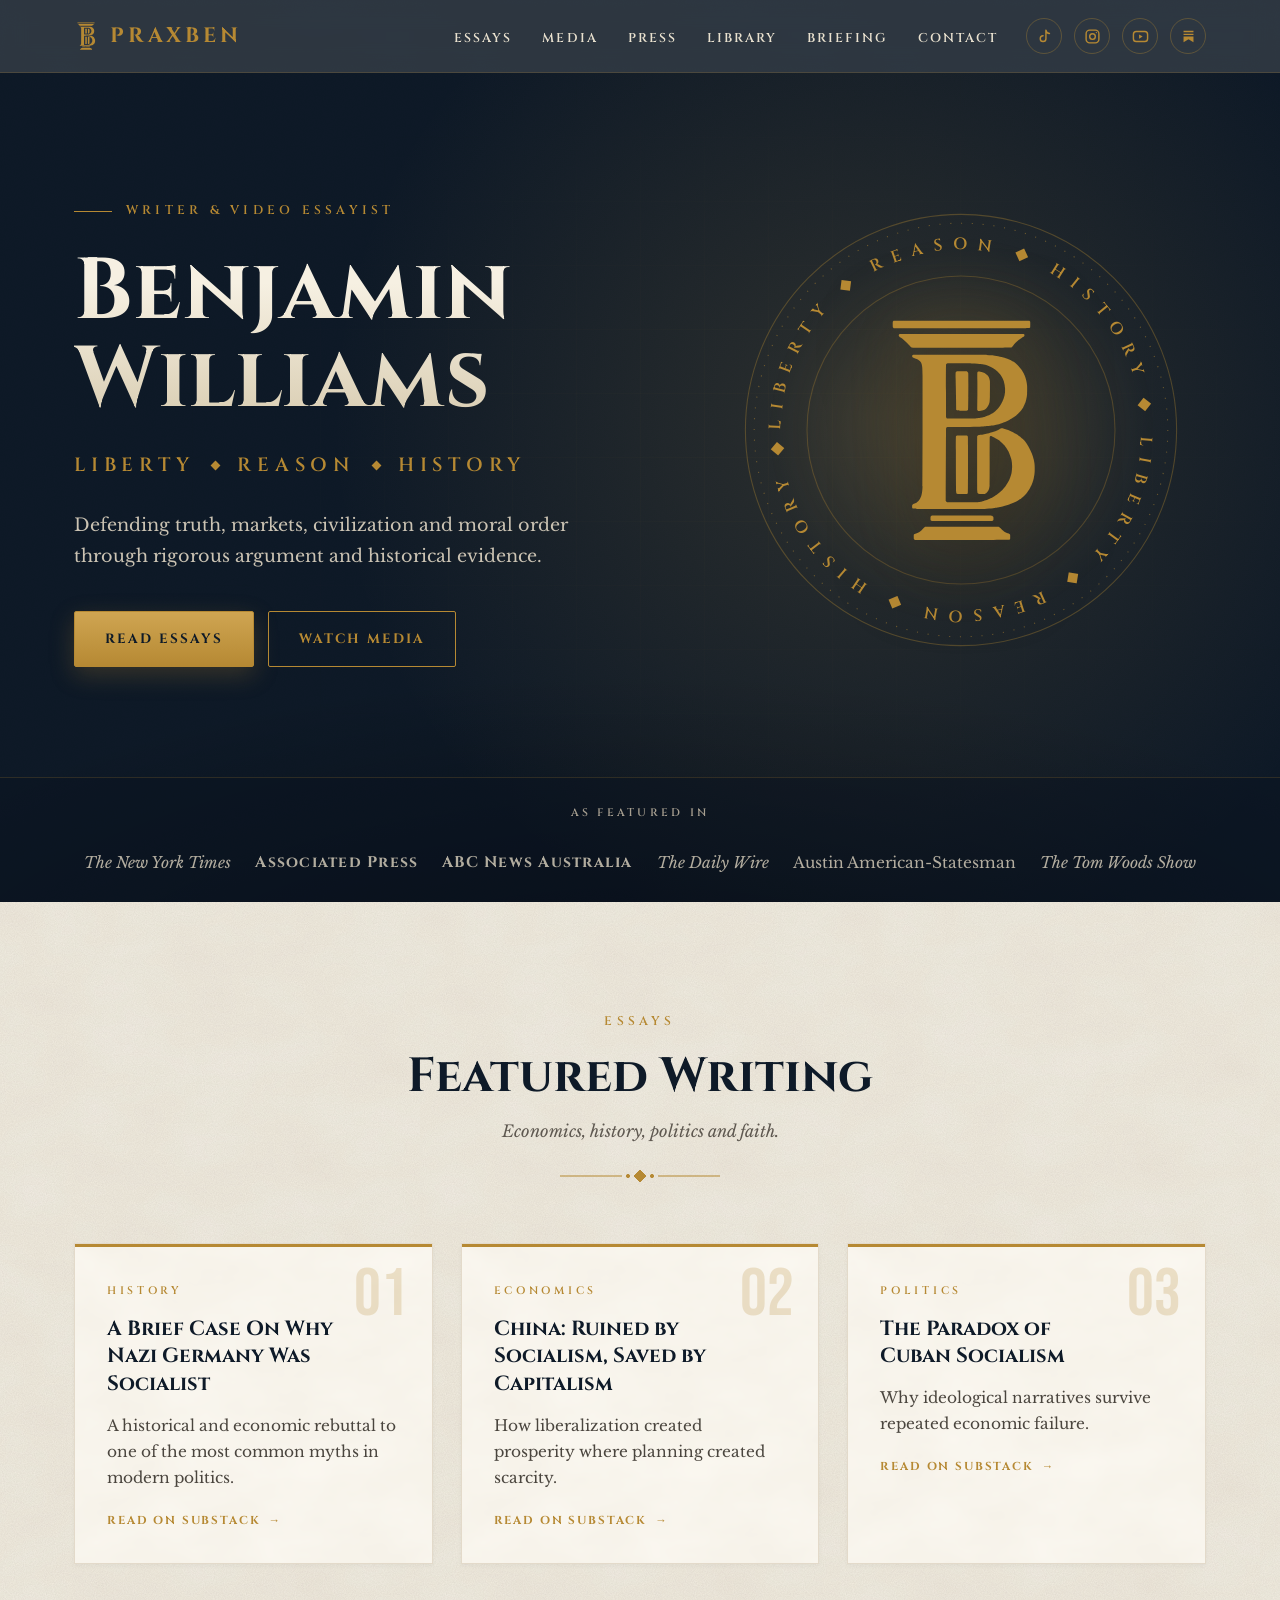
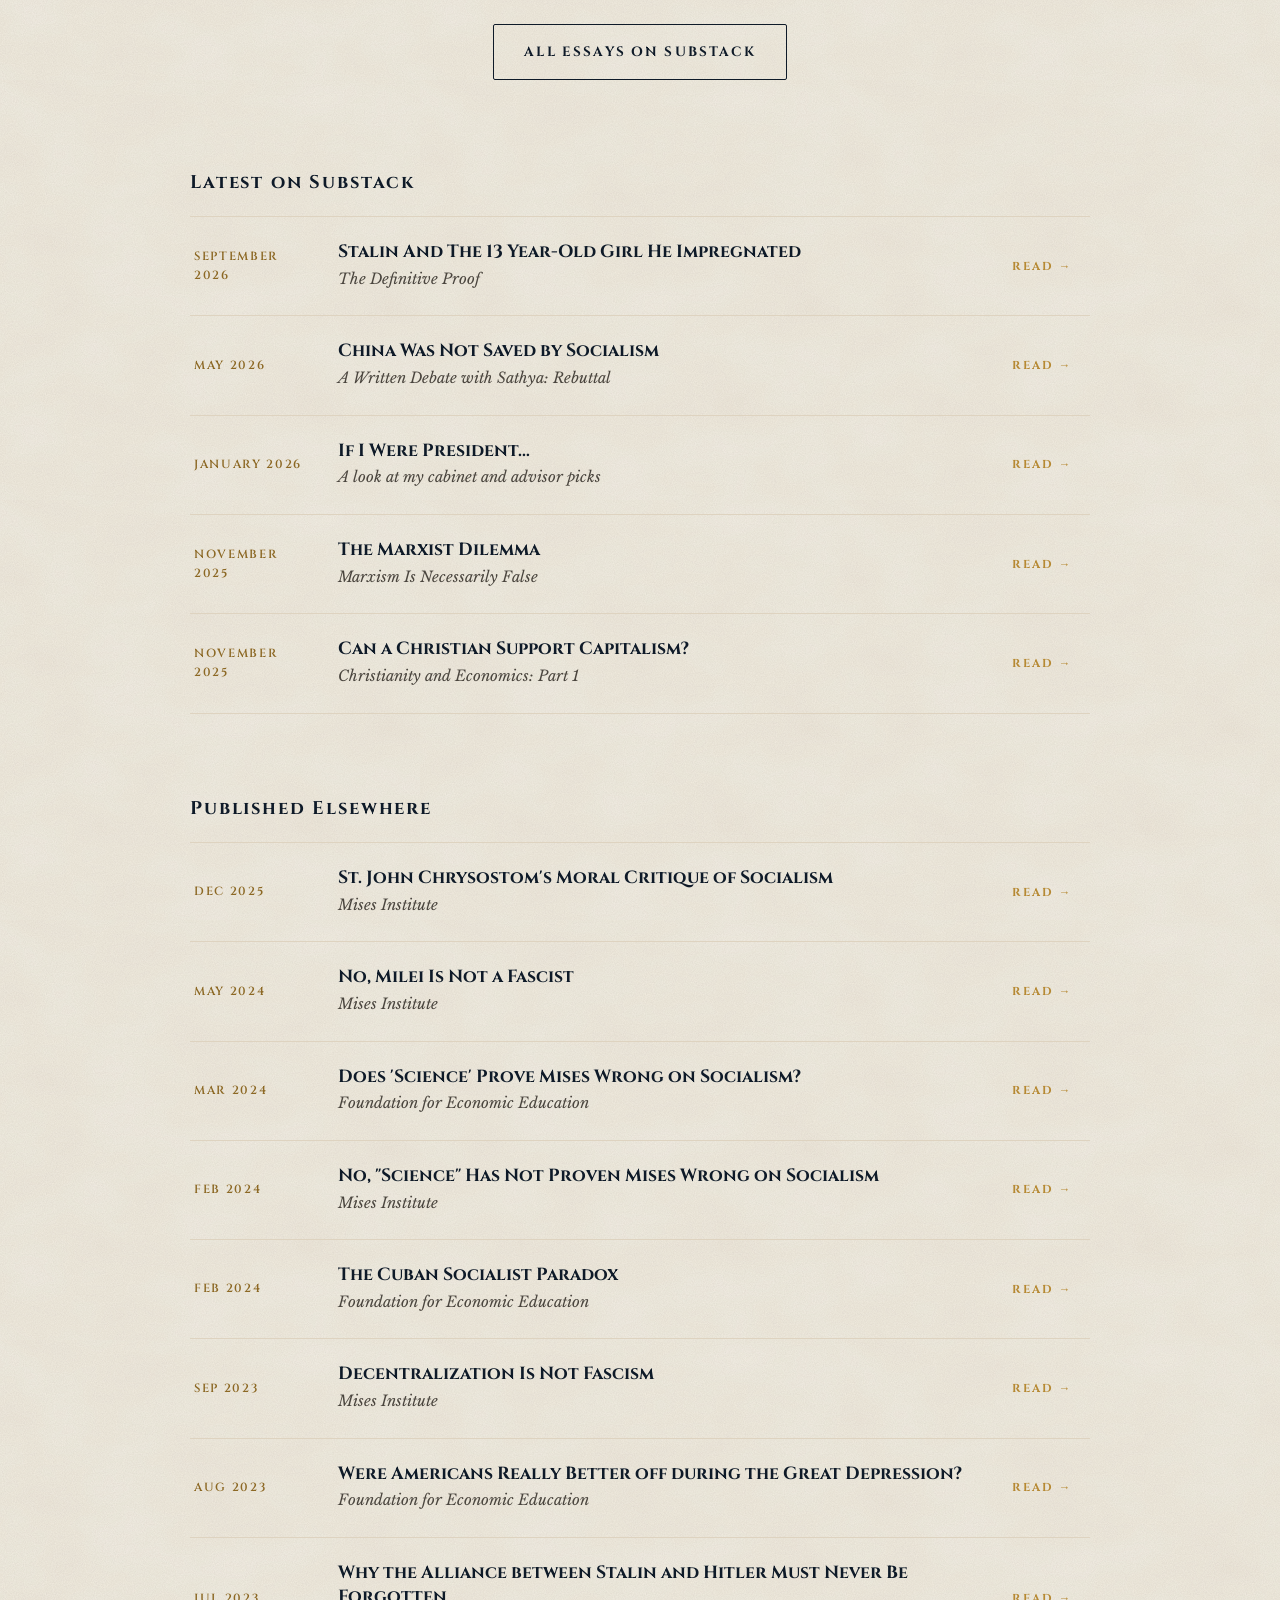
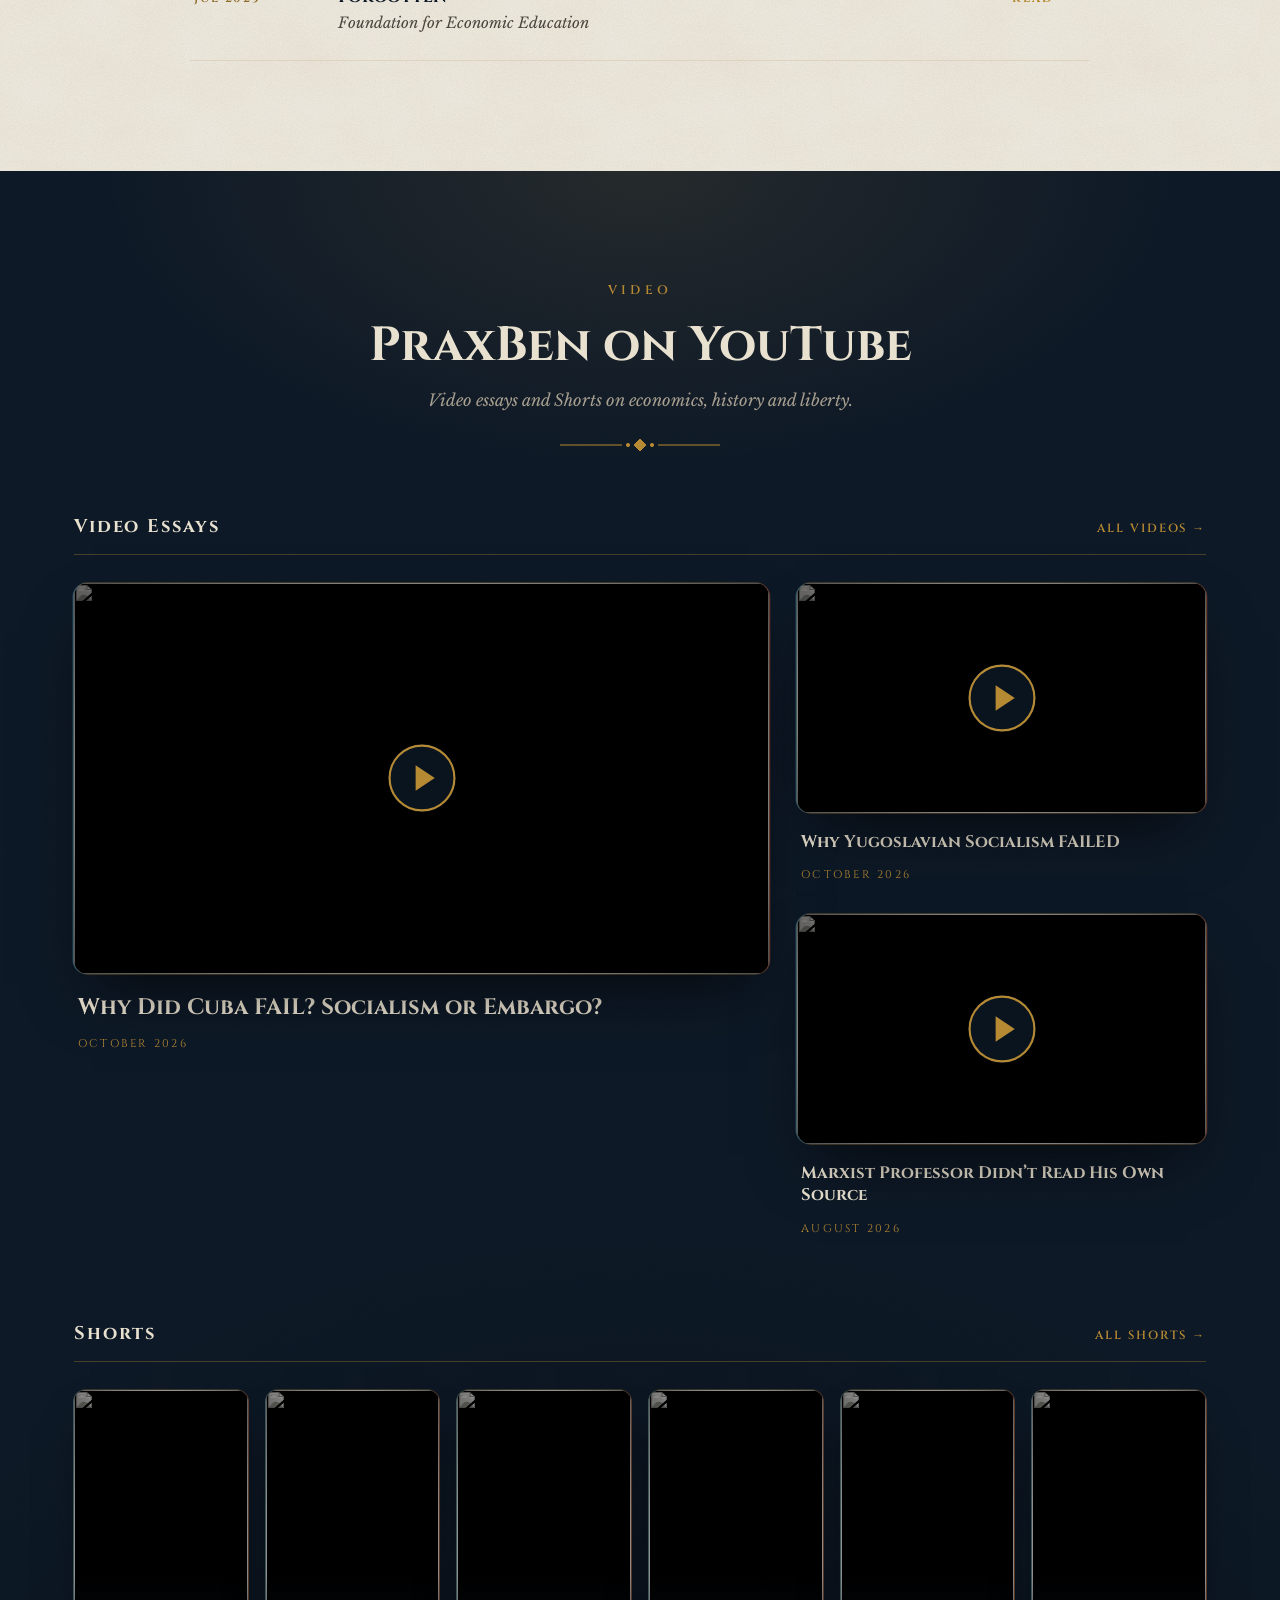
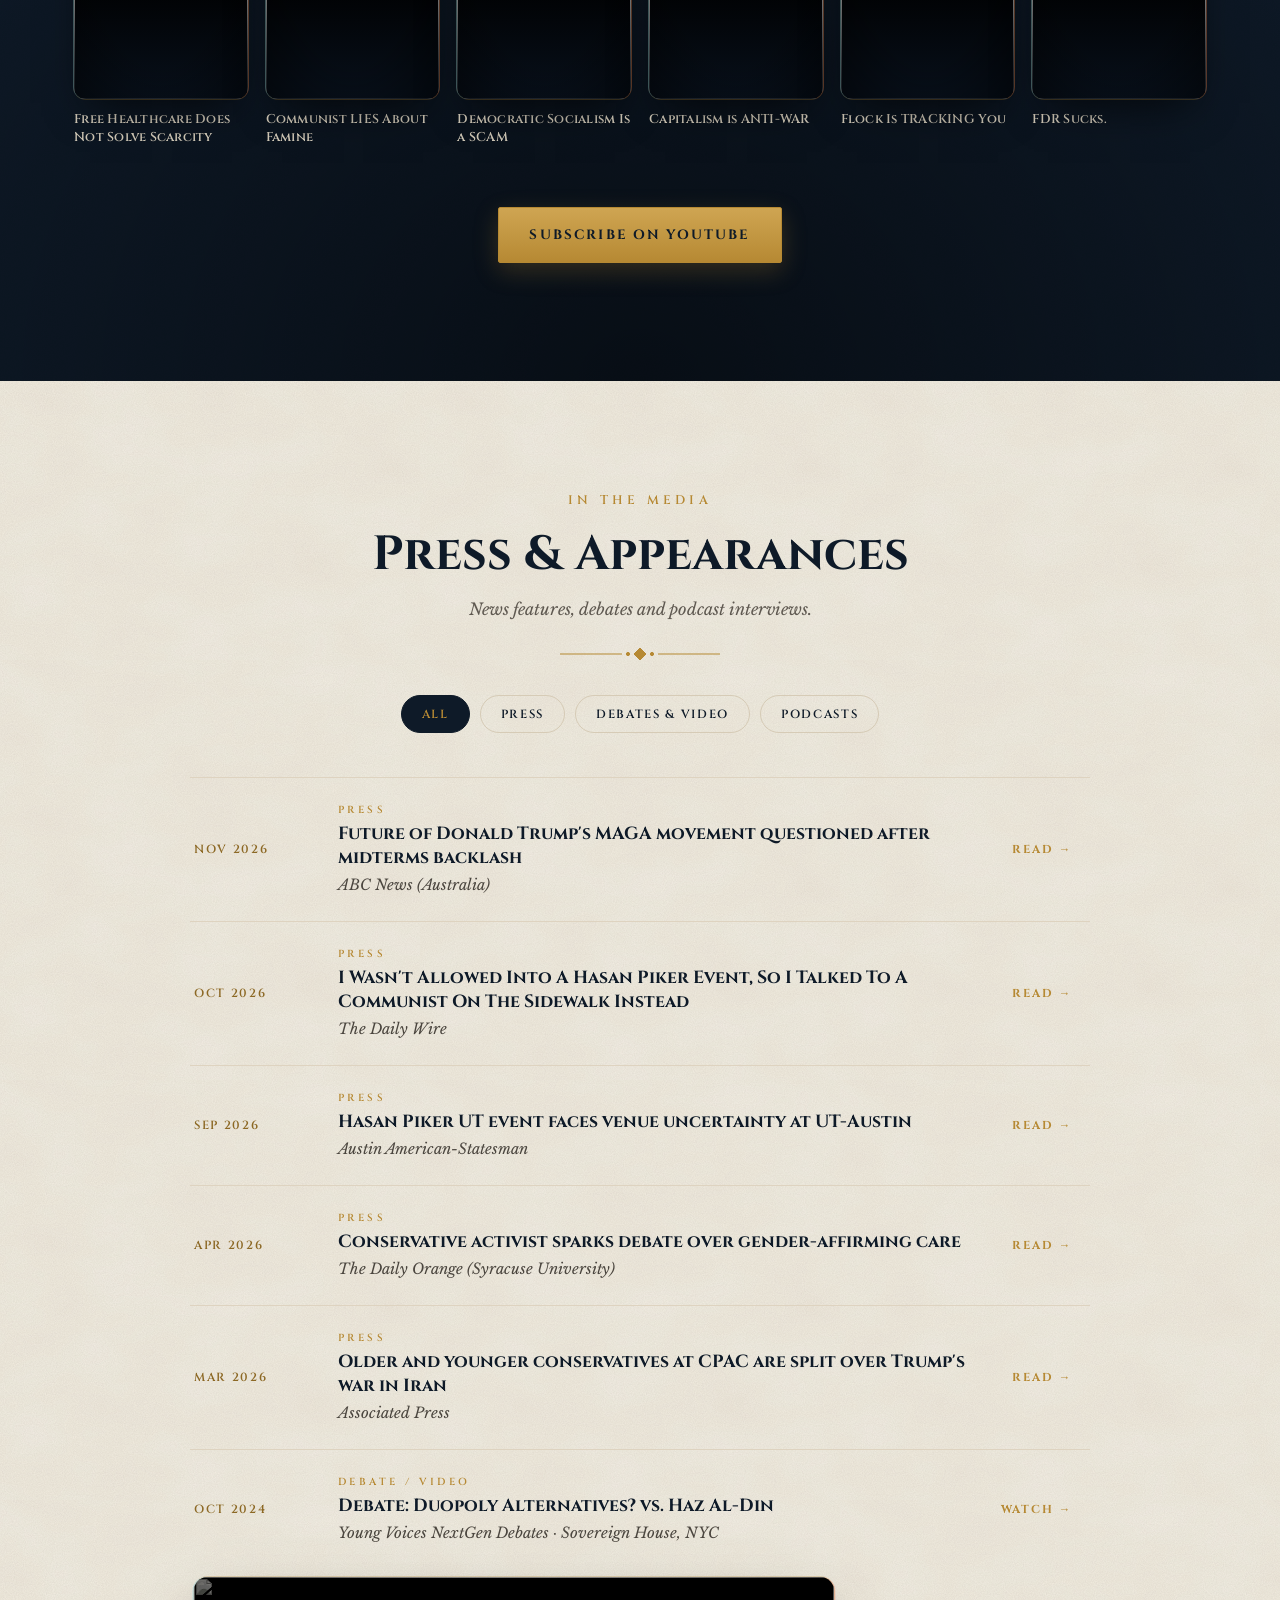
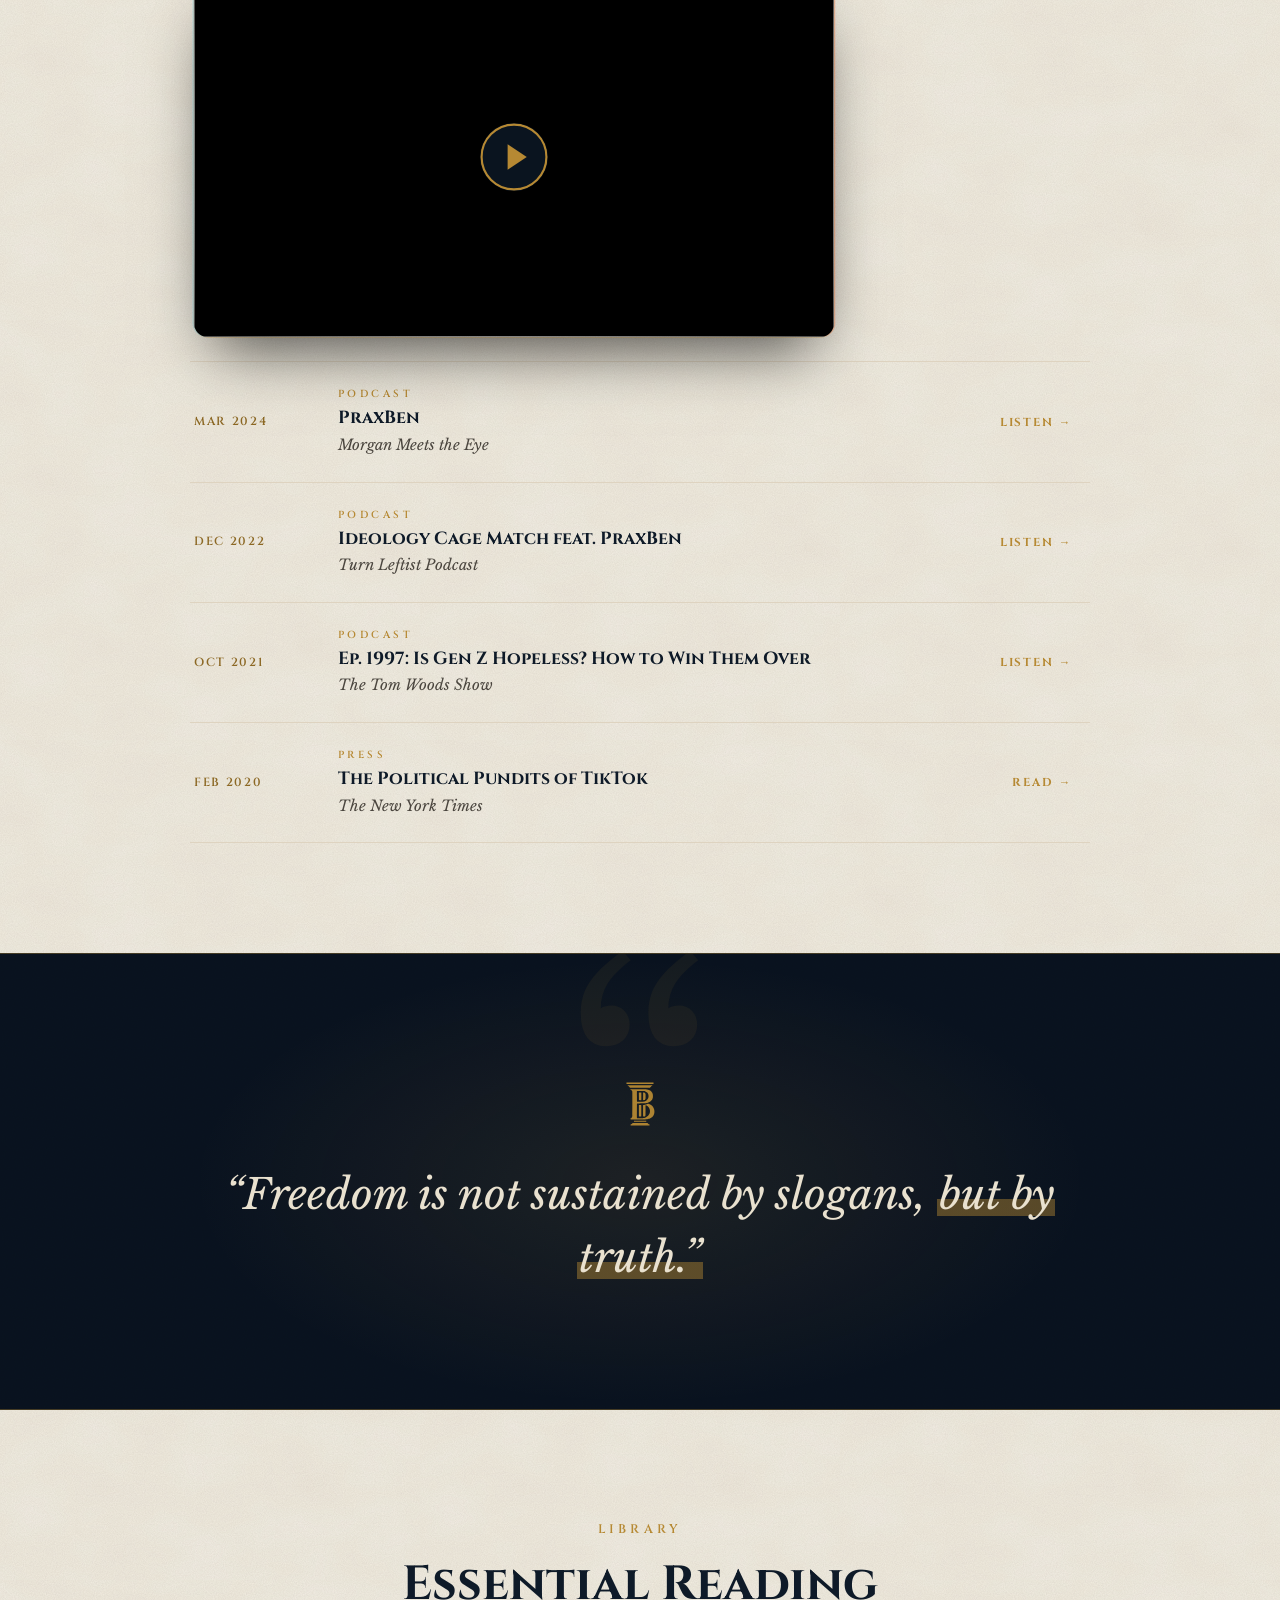
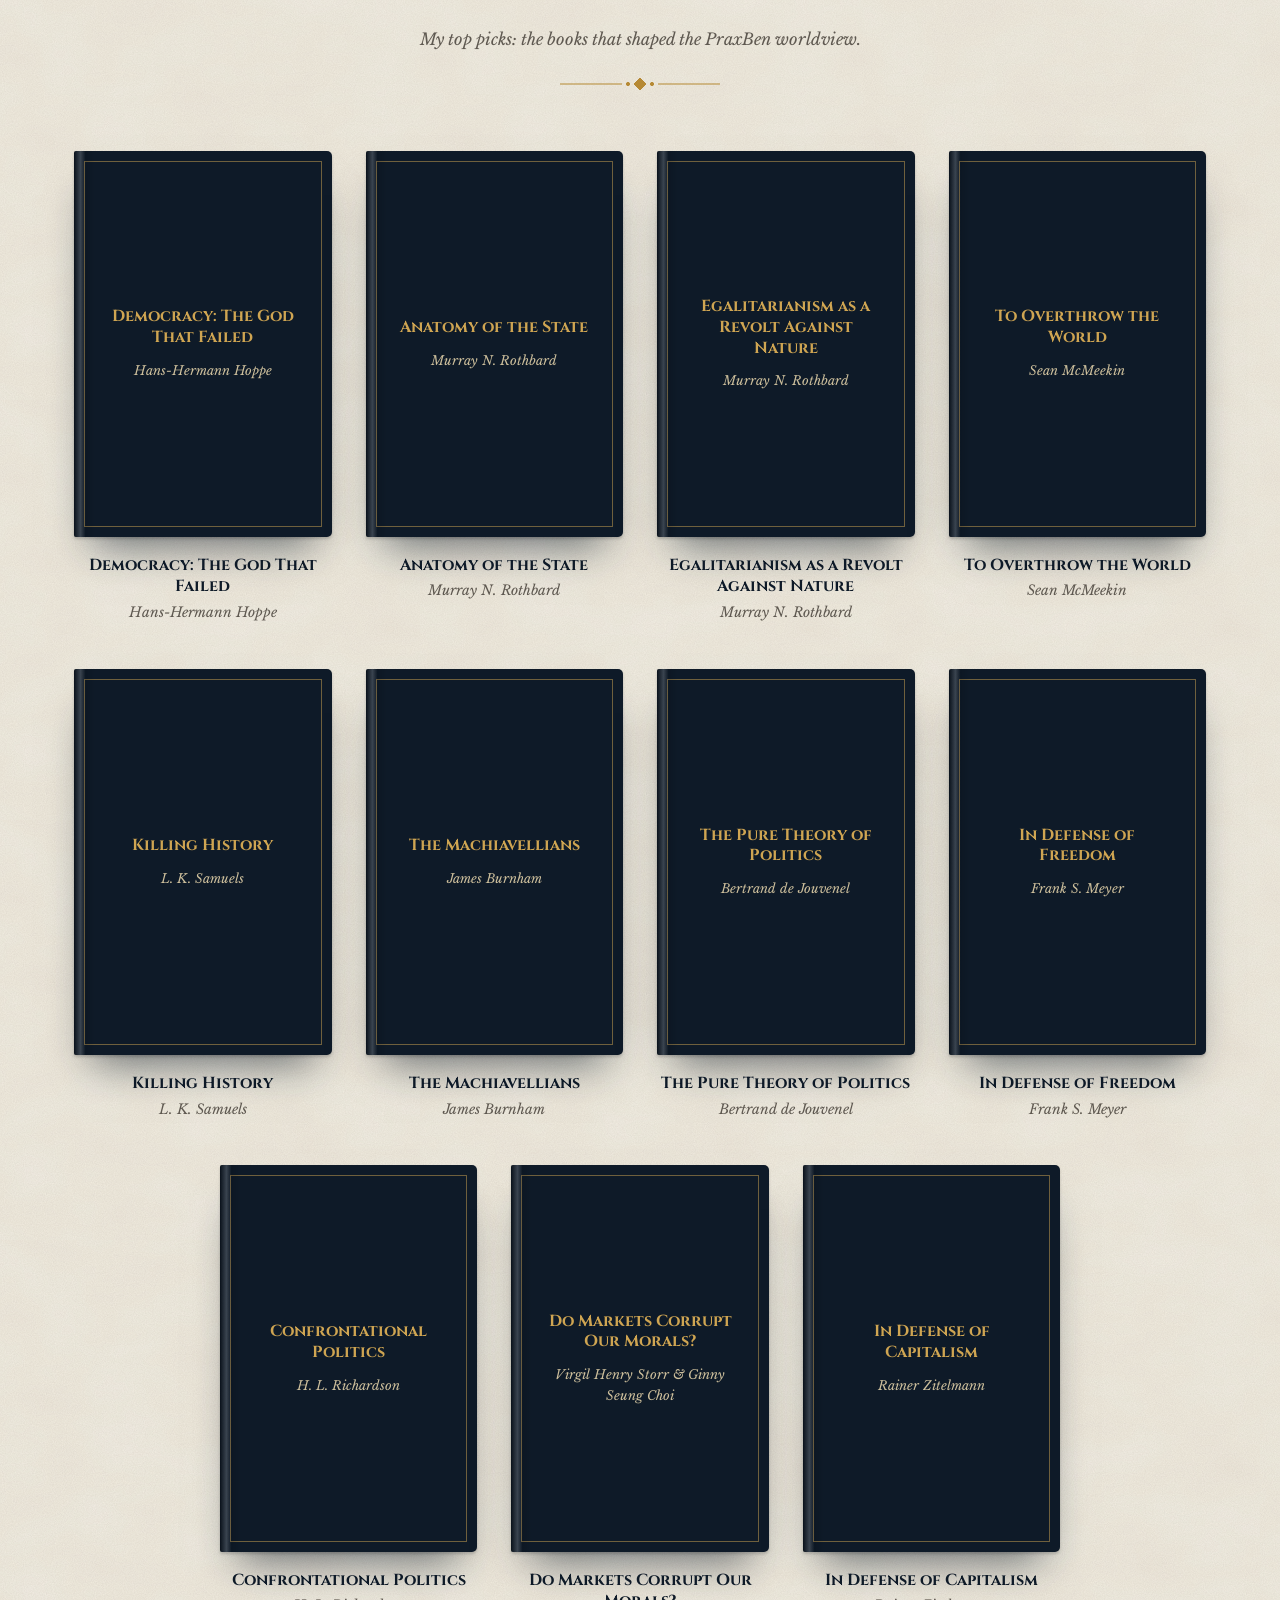
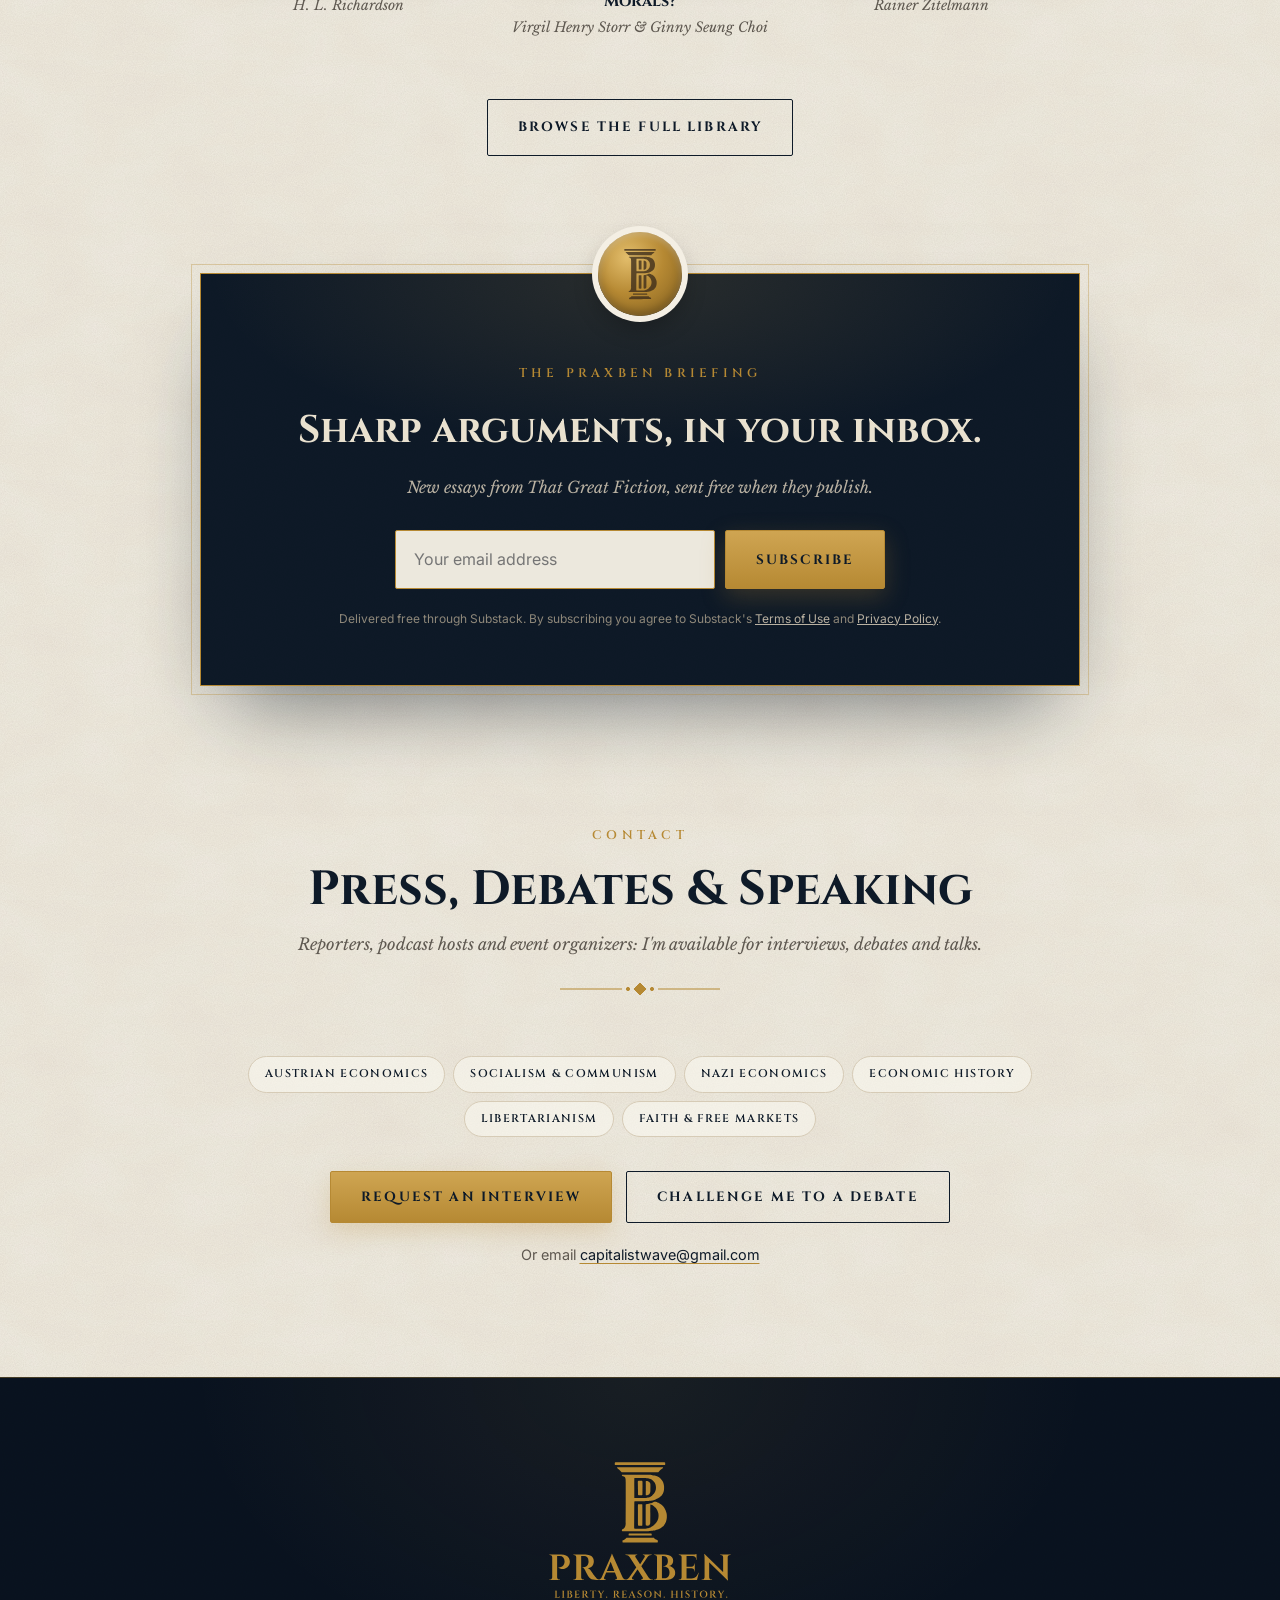
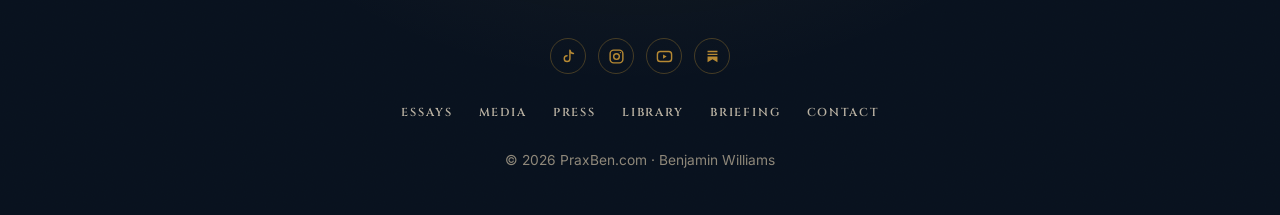
==== commit a371ea83: "Contact request form, NYT and Daily Orange press features - Interview/debate buttons open an on-page" ====
--- a/index.html
+++ b/index.html
@@ -114,6 +114,7 @@
 <div class="container">
 <span class="label">As featured in</span>
 <ul>
+<li class="it">The New York Times</li>
 <li class="caps">Associated Press</li>
 <li class="caps">ABC News Australia</li>
 <li class="it">The Daily Wire</li>
@@ -312,16 +313,25 @@
 <button type="button" class="btn btn-gold js-ask" data-kind="interview" aria-expanded="false" aria-controls="mail-pop">Request an Interview</button>
 <button type="button" class="btn btn-outline btn-ink js-ask" data-kind="debate" aria-expanded="false" aria-controls="mail-pop">Challenge Me to a Debate</button>
 </div>
-<div class="mail-pop" id="mail-pop" hidden>
+<form class="mail-pop ask-form" id="mail-pop" hidden novalidate>
 <p class="mail-lead"></p>
-<div class="mail-opts">
-<a class="mail-opt" data-via="gmail" target="_blank" rel="noopener">Open in Gmail</a>
-<a class="mail-opt" data-via="outlook" target="_blank" rel="noopener">Open in Outlook</a>
-<a class="mail-opt" data-via="app">Use my mail app</a>
-<button type="button" class="mail-opt" data-via="copy">Copy email address</button>
-</div>
-<p class="mail-note" aria-live="polite"></p>
-</div>
+<input type="hidden" name="kind" value="">
+<div class="f-grid">
+<label class="f"><span>Your name</span><input name="fullname" autocomplete="name" required maxlength="120"></label>
+<label class="f"><span>Email</span><input type="email" name="email" autocomplete="email" required maxlength="160"></label>
+<label class="f"><span data-for="interview">Outlet or show</span><span data-for="debate">Your channel or organization</span><input name="outlet" autocomplete="organization" maxlength="160"></label>
+<label class="f"><span>Proposed date</span><input name="date" maxlength="80" placeholder="e.g. week of Jan 12, flexible"></label>
+<label class="f f-wide" data-for="interview"><span>Topic</span><input name="topic" maxlength="200"></label>
+<label class="f f-wide" data-for="debate"><span>Proposed resolution</span><input name="resolution" maxlength="200" placeholder="e.g. Resolved: real socialism has never been tried"></label>
+<label class="f f-wide"><span data-for="interview">Format, deadline and anything else</span><span data-for="debate">Your position, format and venue</span><textarea name="message" rows="5" required maxlength="4000"></textarea></label>
+<label class="f-trap" aria-hidden="true">Leave this empty<input name="_honey" tabindex="-1" autocomplete="off"></label>
+</div>
+<div class="f-foot">
+<button type="submit" class="btn btn-gold">Send request</button>
+<p class="mail-note" role="status" aria-live="polite"></p>
+</div>
+<p class="f-alt">Prefer your own email? <a data-via="gmail" target="_blank" rel="noopener">Gmail</a> &middot; <a data-via="outlook" target="_blank" rel="noopener">Outlook</a> &middot; <a data-via="app">Mail app</a> &middot; <button type="button" data-via="copy">Copy address</button></p>
+</form>
 <p class="email-text">Or email <a class="js-mail js-mail-text" href="#contact">capitalistwave [at] gmail [dot] com</a></p>
 </div>
 </div>
@@ -399,9 +409,10 @@
 navs.forEach(function(ul){var li=document.createElement('li');li.innerHTML='<a href="#press">Press</a>';ul.insertBefore(li,ul.children[2]);});
 })();
 
-// Email: the address is assembled here so it isn't sitting in the page for spam bots.
-// The buttons open a small panel (Gmail, Outlook, mail app, copy) because a plain mailto:
-// link does nothing on computers without a mail app set up.
+// Contact: the buttons open an on-page request form. FormSubmit delivers it to Ben's inbox
+// (no account; the very first message triggers a one-time confirmation email to activate it).
+// The address is assembled here so it isn't sitting in the page for spam bots.
+// The "Prefer your own email?" links stay as a fallback.
 (function(){
 var addr=['capitalistwave','gmail.com'].join('@');
 document.querySelectorAll('.js-mail').forEach(function(a){
@@ -414,30 +425,58 @@
 debate:{lead:'Challenge me to a debate',subject:'Debate challenge',
 body:['Hi Ben,','','Proposed resolution:','Your position:','Format and venue (stream, in person, podcast):','Proposed date:','Host or moderator:','','Thanks,',''].join('\n')}
 };
-var pop=document.getElementById('mail-pop');if(!pop)return;
-var asks=document.querySelectorAll('.js-ask'),current=null;
+var form=document.getElementById('mail-pop');if(!form)return;
+var asks=document.querySelectorAll('.js-ask'),current=null,note=form.querySelector('.mail-note'),send=form.querySelector('[type=submit]');
 function enc(x){return encodeURIComponent(x)}
+function say(msg,cls){note.className='mail-note'+(cls?' '+cls:'');note.textContent=msg}
 function fill(k){
-var m=KINDS[k];current=k;
-pop.querySelector('.mail-lead').innerHTML='<strong>'+m.lead+'</strong> &middot; pick how you want to send it. The message comes pre-filled.';
-pop.querySelector('[data-via=gmail]').href='https://mail.google.com/mail/?view=cm&fs=1&to='+enc(addr)+'&su='+enc(m.subject)+'&body='+enc(m.body);
-pop.querySelector('[data-via=outlook]').href='https://outlook.live.com/mail/0/deeplink/compose?to='+enc(addr)+'&subject='+enc(m.subject)+'&body='+enc(m.body);
-pop.querySelector('[data-via=app]').href='mailto:'+addr+'?subject='+enc(m.subject)+'&body='+enc(m.body);
-pop.querySelector('.mail-note').textContent='';
+var m=KINDS[k];current=k;form.kind.value=k;
+form.querySelector('.mail-lead').innerHTML='<strong>'+m.lead+'</strong> &middot; this goes straight to my inbox, and I reply by email.';
+form.querySelectorAll('[data-for]').forEach(function(el){el.hidden=el.getAttribute('data-for')!==k});
+form.querySelector('[data-via=gmail]').href='https://mail.google.com/mail/?view=cm&fs=1&to='+enc(addr)+'&su='+enc(m.subject)+'&body='+enc(m.body);
+form.querySelector('[data-via=outlook]').href='https://outlook.live.com/mail/0/deeplink/compose?to='+enc(addr)+'&subject='+enc(m.subject)+'&body='+enc(m.body);
+form.querySelector('[data-via=app]').href='mailto:'+addr+'?subject='+enc(m.subject)+'&body='+enc(m.body);
+say('');
 }
 asks.forEach(function(b){
 b.addEventListener('click',function(){
-var k=b.dataset.kind,open=!pop.hidden&&current===k;
-pop.hidden=open;
+var k=b.dataset.kind,open=!form.hidden&&current===k;
+form.hidden=open;
 asks.forEach(function(x){x.setAttribute('aria-expanded',!open&&x===b)});
-if(!open){fill(k);pop.querySelector('.mail-opt').focus({preventScroll:true})}
-});
-});
-pop.querySelector('[data-via=copy]').addEventListener('click',function(){
-var note=pop.querySelector('.mail-note'),m=KINDS[current];
-function done(){note.textContent='Copied '+addr+'. Subject line: '+m.subject}
-if(navigator.clipboard)navigator.clipboard.writeText(addr).then(done,function(){note.textContent=addr});
-else note.textContent=addr;
+if(!open){fill(k);form.fullname.focus({preventScroll:true})}
+});
+});
+form.querySelector('[data-via=copy]').addEventListener('click',function(){
+function done(){say('Copied '+addr)}
+if(navigator.clipboard)navigator.clipboard.writeText(addr).then(done,function(){say(addr)});
+else say(addr);
+});
+form.addEventListener('input',function(e){var l=e.target.closest('.f');if(l)l.classList.remove('err')});
+form.addEventListener('submit',function(e){
+e.preventDefault();
+if(form._honey.value)return; // a bot filled the hidden field
+var f=form,bad=[].filter.call(f.querySelectorAll('[required]'),function(el){el.value=el.value.trim();return !el.checkValidity()});
+f.querySelectorAll('.f').forEach(function(l){l.classList.remove('err')});
+if(bad.length){
+bad.forEach(function(el){el.closest('.f').classList.add('err')});bad[0].focus();
+say(bad[0].type==='email'&&bad[0].value?'That email address doesn’t look right.':'Please add your name, email and a message.','is-err');return}
+var m=KINDS[current],v=function(n){return f[n].value.trim()};
+var data={_subject:m.subject+' from '+v('fullname')+(v('outlet')?' ('+v('outlet')+')':''),
+_replyto:v('email'),_template:'table',_captcha:'false',
+Request:m.lead,Name:v('fullname'),Email:v('email')};
+data[current==='debate'?'Channel or organization':'Outlet or show']=v('outlet');
+if(current==='debate')data['Proposed resolution']=v('resolution');else data.Topic=v('topic');
+data['Proposed date']=v('date');data.Message=v('message');
+send.disabled=true;send.textContent='Sending…';say('');
+fetch('https://formsubmit.co/ajax/'+addr,{method:'POST',headers:{'Content-Type':'application/json','Accept':'application/json'},body:JSON.stringify(data)})
+.then(function(r){return r.json().catch(function(){return{}}).then(function(j){return{ok:r.ok,j:j}})})
+.then(function(x){
+if(!(x.ok&&String(x.j.success)==='true'))throw new Error(x.j.message||'send failed');
+f.querySelectorAll('input:not([type=hidden]),textarea').forEach(function(el){el.value=''});
+say('Thank you, your request is on its way. I’ll reply to '+data.Email+'.','is-ok');
+})
+.catch(function(){say('Sorry, that didn’t send. Please use one of the email links below instead.','is-err')})
+.then(function(){send.disabled=false;send.textContent='Send request'});
 });
 })();
 
--- a/assets/site.css
+++ b/assets/site.css
@@ -149,8 +149,8 @@
 .featured-in{border-top:1px solid rgba(182,137,51,.2);background:rgba(9,19,32,.45);padding:26px 0}
 .featured-in .container{display:flex;align-items:center;gap:28px;flex-wrap:wrap;justify-content:center}
 .featured-in .label{font-family:'Cinzel',serif;font-weight:600;font-size:.68rem;letter-spacing:.3em;text-transform:uppercase;color:var(--dim)}
-.featured-in ul{display:flex;align-items:center;gap:10px 30px;flex-wrap:wrap;justify-content:center;list-style:none}
-.featured-in li{font-family:'Libre Baskerville',Georgia,serif;font-size:1.02rem;color:#D8CFBC;opacity:.82;transition:opacity .2s,color .2s;white-space:nowrap}
+.featured-in ul{display:flex;align-items:center;gap:10px 24px;flex-wrap:wrap;justify-content:center;list-style:none}
+.featured-in li{font-family:'Libre Baskerville',Georgia,serif;font-size:.97rem;color:#D8CFBC;opacity:.82;transition:opacity .2s,color .2s;white-space:nowrap}
 .featured-in li.caps{font-family:'Cinzel',serif;font-weight:700;letter-spacing:.08em}
 .featured-in li.it{font-style:italic}
 .featured-in a:hover li,.featured-in li:hover{opacity:1;color:var(--gold-hi)}
@@ -561,3 +561,27 @@
 .shelf>.jacket{flex:0 0 calc((100% - 3*34px)/4);min-width:0}
 @media(max-width:980px){.shelf{gap:32px 18px}.shelf>.jacket{flex-basis:calc((100% - 2*18px)/3)}}
 @media(max-width:640px){.shelf{gap:30px 18px}.shelf>.jacket{flex-basis:calc((100% - 18px)/2)}}
+
+/* ---------- Contact request form ---------- */
+.ask-form{max-width:680px;text-align:left;padding:28px 28px 22px}
+.ask-form .mail-lead{text-align:center;margin-bottom:22px}
+.f-grid{display:grid;grid-template-columns:1fr 1fr;gap:16px 18px}
+.f{display:flex;flex-direction:column;gap:7px;min-width:0}
+.f-wide{grid-column:1/-1}
+.f>span{font:600 .66rem/1 'Cinzel',serif;letter-spacing:.16em;text-transform:uppercase;color:var(--navy)}
+.f[hidden],.f [hidden]{display:none}
+.f input,.f textarea{font:400 .95rem/1.45 'Inter',system-ui,sans-serif;color:var(--ink);background:rgba(255,255,255,.7);border:1px solid #D6CBB6;border-radius:3px;padding:11px 13px;width:100%;transition:border-color .2s,box-shadow .2s,background .2s}
+.f textarea{resize:vertical;min-height:120px}
+.f input::placeholder{color:#A39B8C}
+.f input:focus,.f textarea:focus{outline:none;border-color:var(--gold);background:#fff;box-shadow:0 0 0 3px rgba(182,137,51,.18)}
+.f.err input,.f.err textarea{border-color:#A6402E;box-shadow:0 0 0 3px rgba(166,64,46,.12)}
+.f-trap{position:absolute!important;left:-9999px;width:1px;height:1px;overflow:hidden}
+.f-foot{display:flex;align-items:center;gap:18px;flex-wrap:wrap;margin-top:22px}
+.f-foot .btn[disabled]{opacity:.6;cursor:wait}
+.f-foot .mail-note{margin:0;flex:1;min-width:200px}
+.mail-note.is-err{color:#A6402E}
+.mail-note.is-ok{color:#2F6B45;font-family:'Libre Baskerville',Georgia,serif;font-style:italic}
+.f-alt{margin-top:18px;padding-top:14px;border-top:1px solid #E3DACA;font-size:.82rem;color:var(--muted);text-align:center}
+.f-alt a,.f-alt button{font:inherit;color:var(--navy);background:none;border:0;padding:0;cursor:pointer;text-decoration:underline;text-decoration-color:var(--gold);text-underline-offset:3px}
+.f-alt a:hover,.f-alt button:hover{color:var(--gold-lo)}
+@media(max-width:560px){.ask-form{padding:22px 18px 18px}.f-grid{grid-template-columns:1fr}.f-foot .btn{width:100%;justify-content:center}}
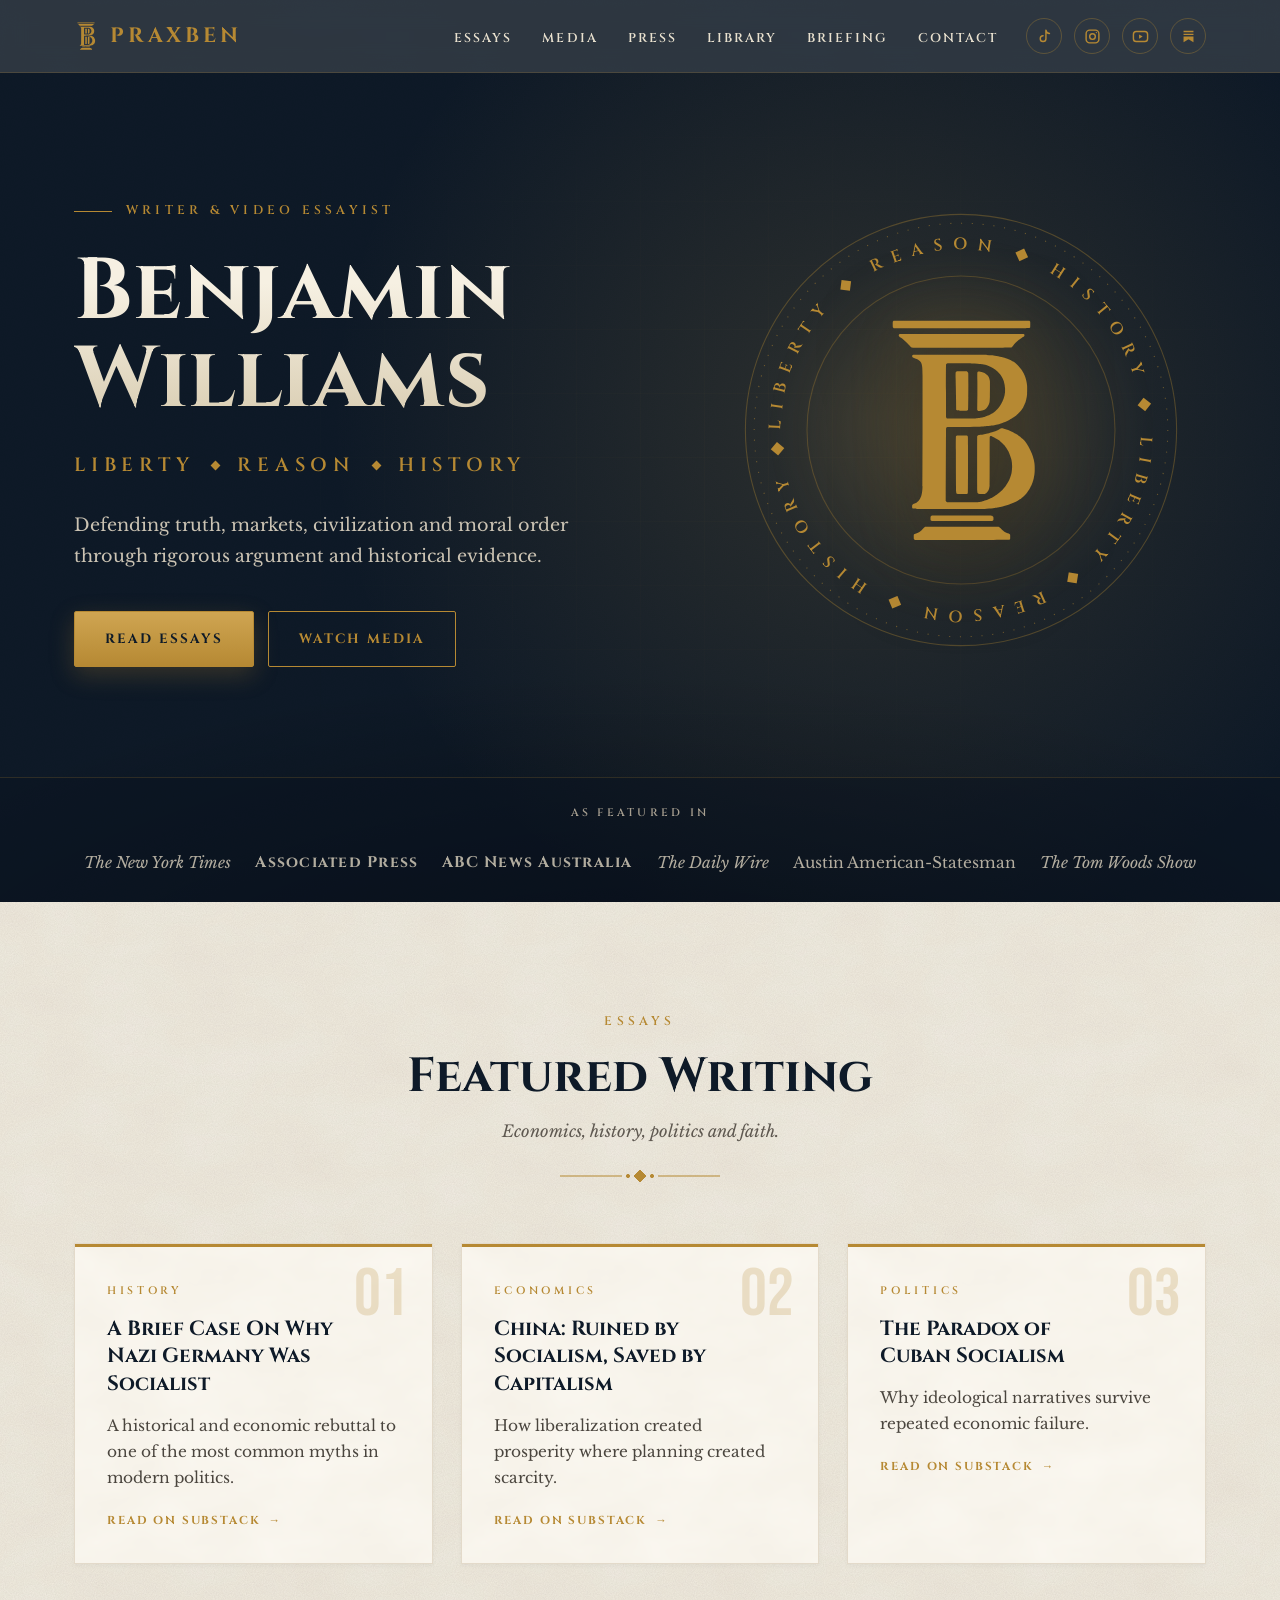
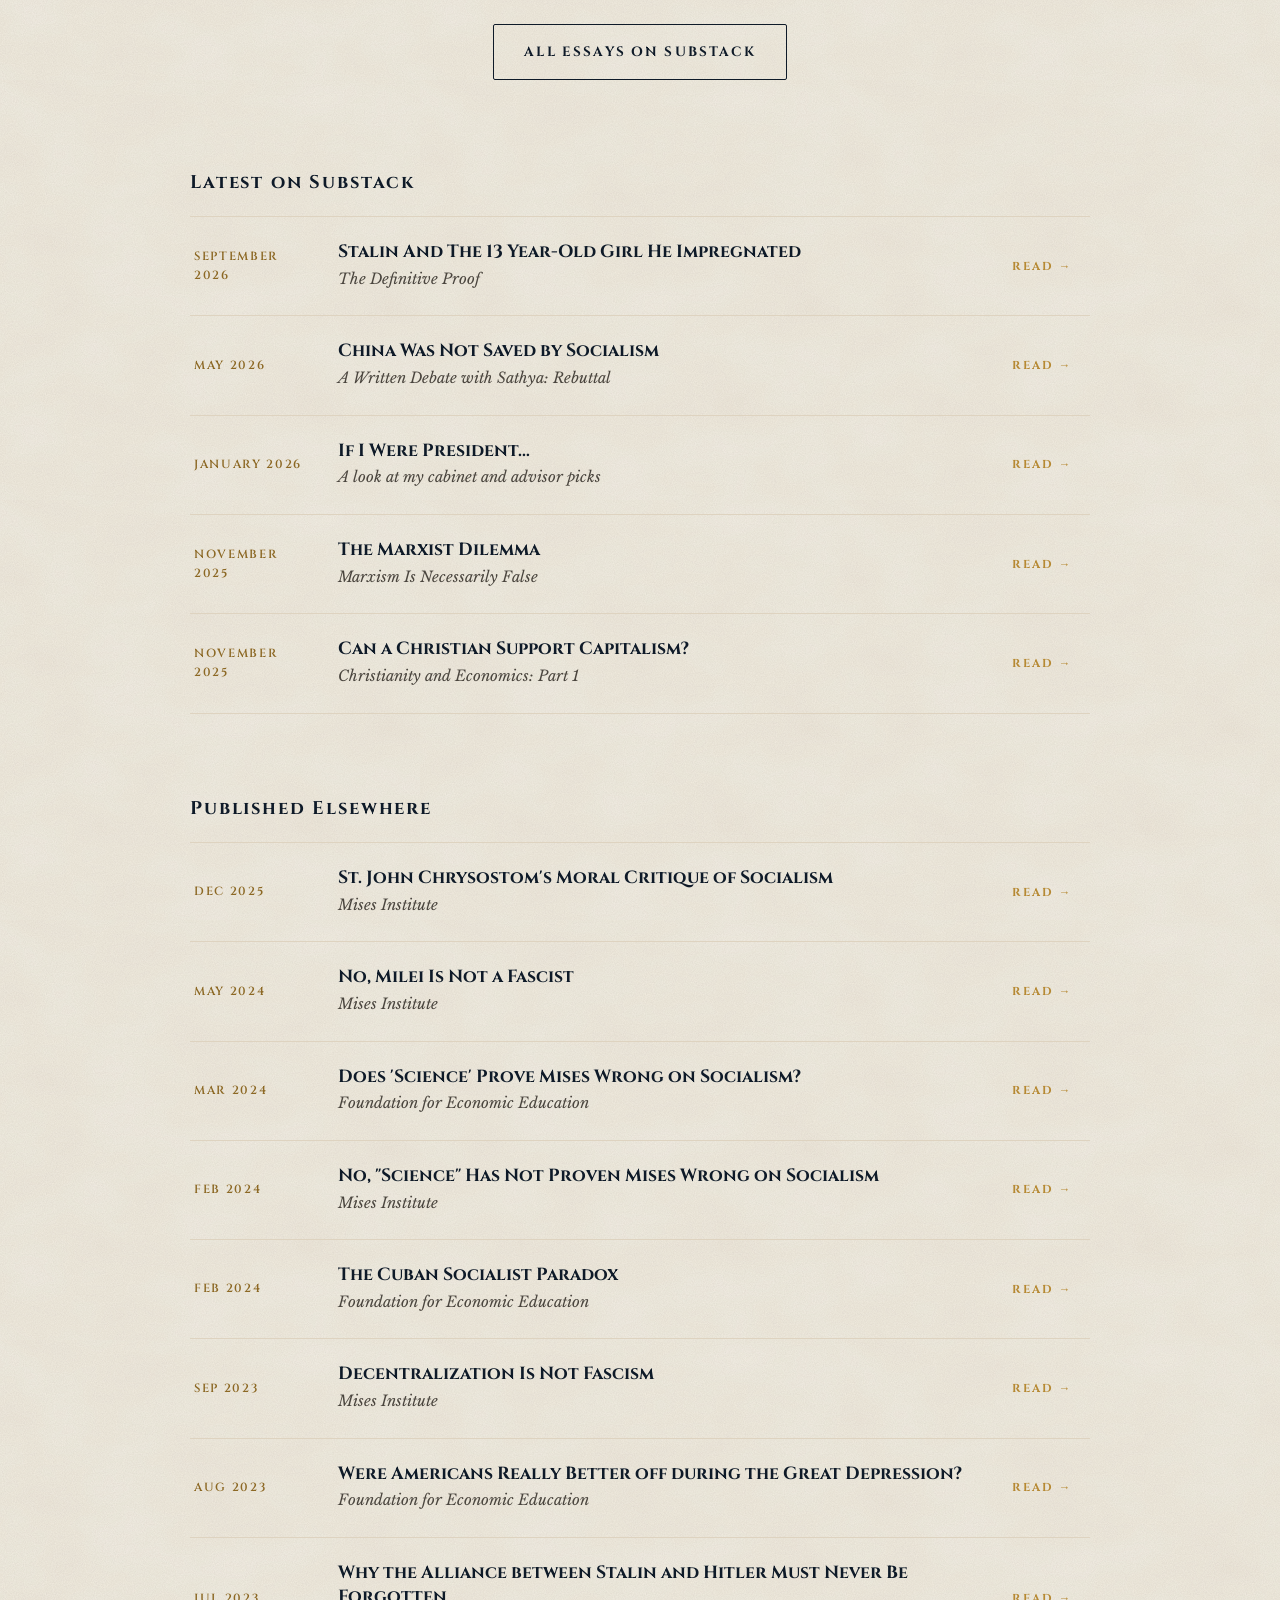
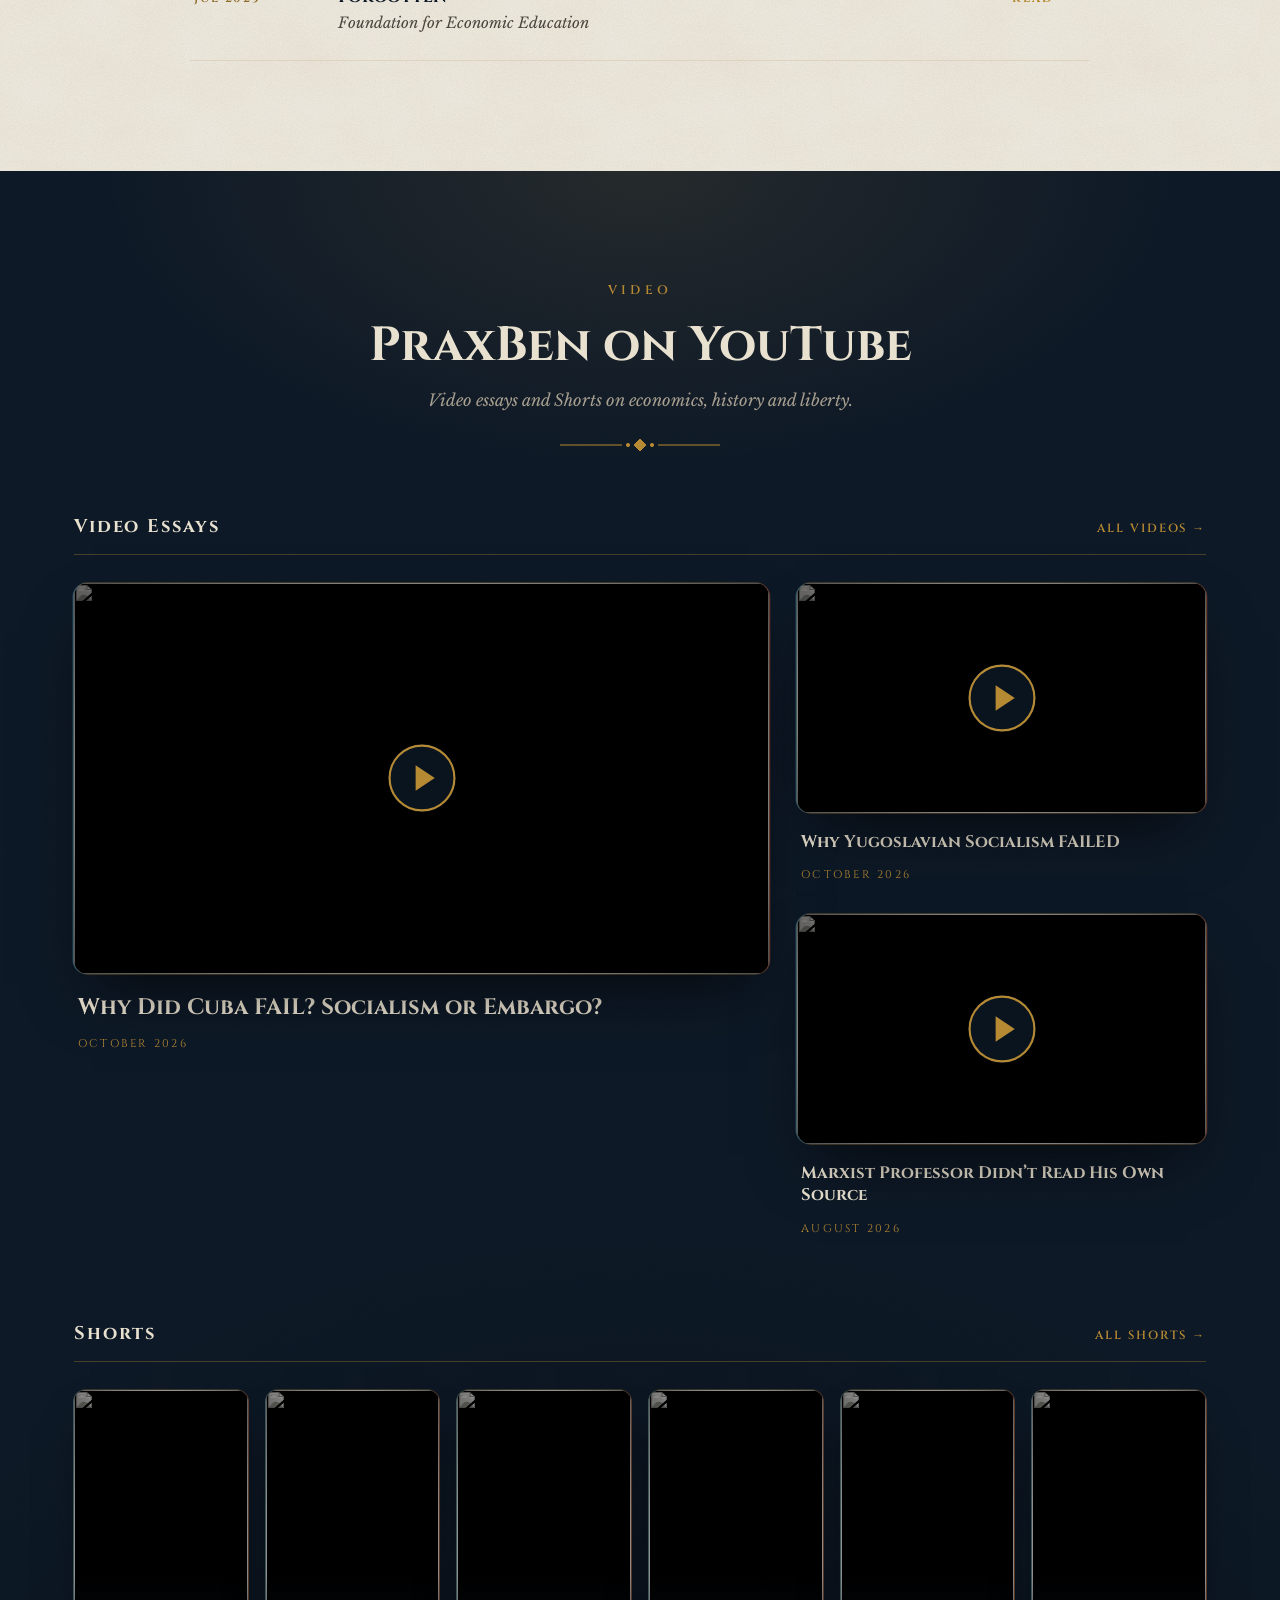
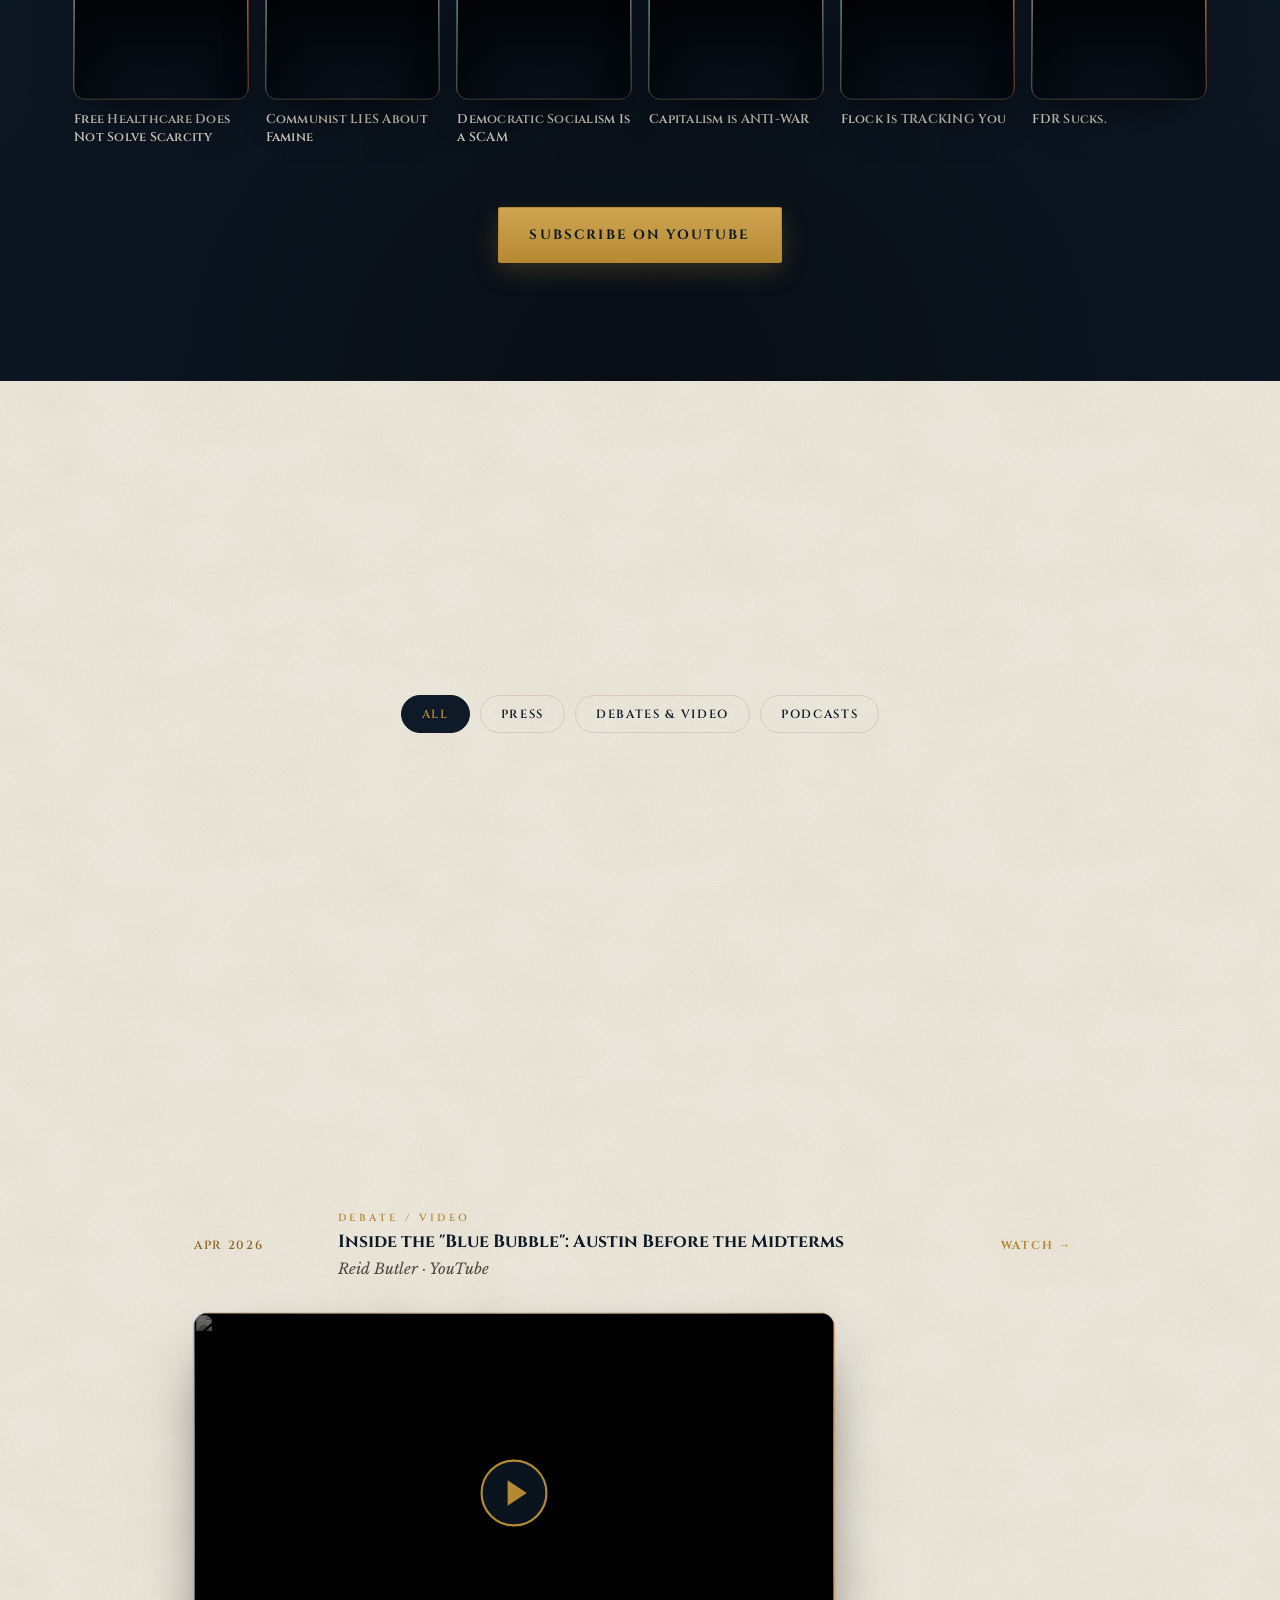
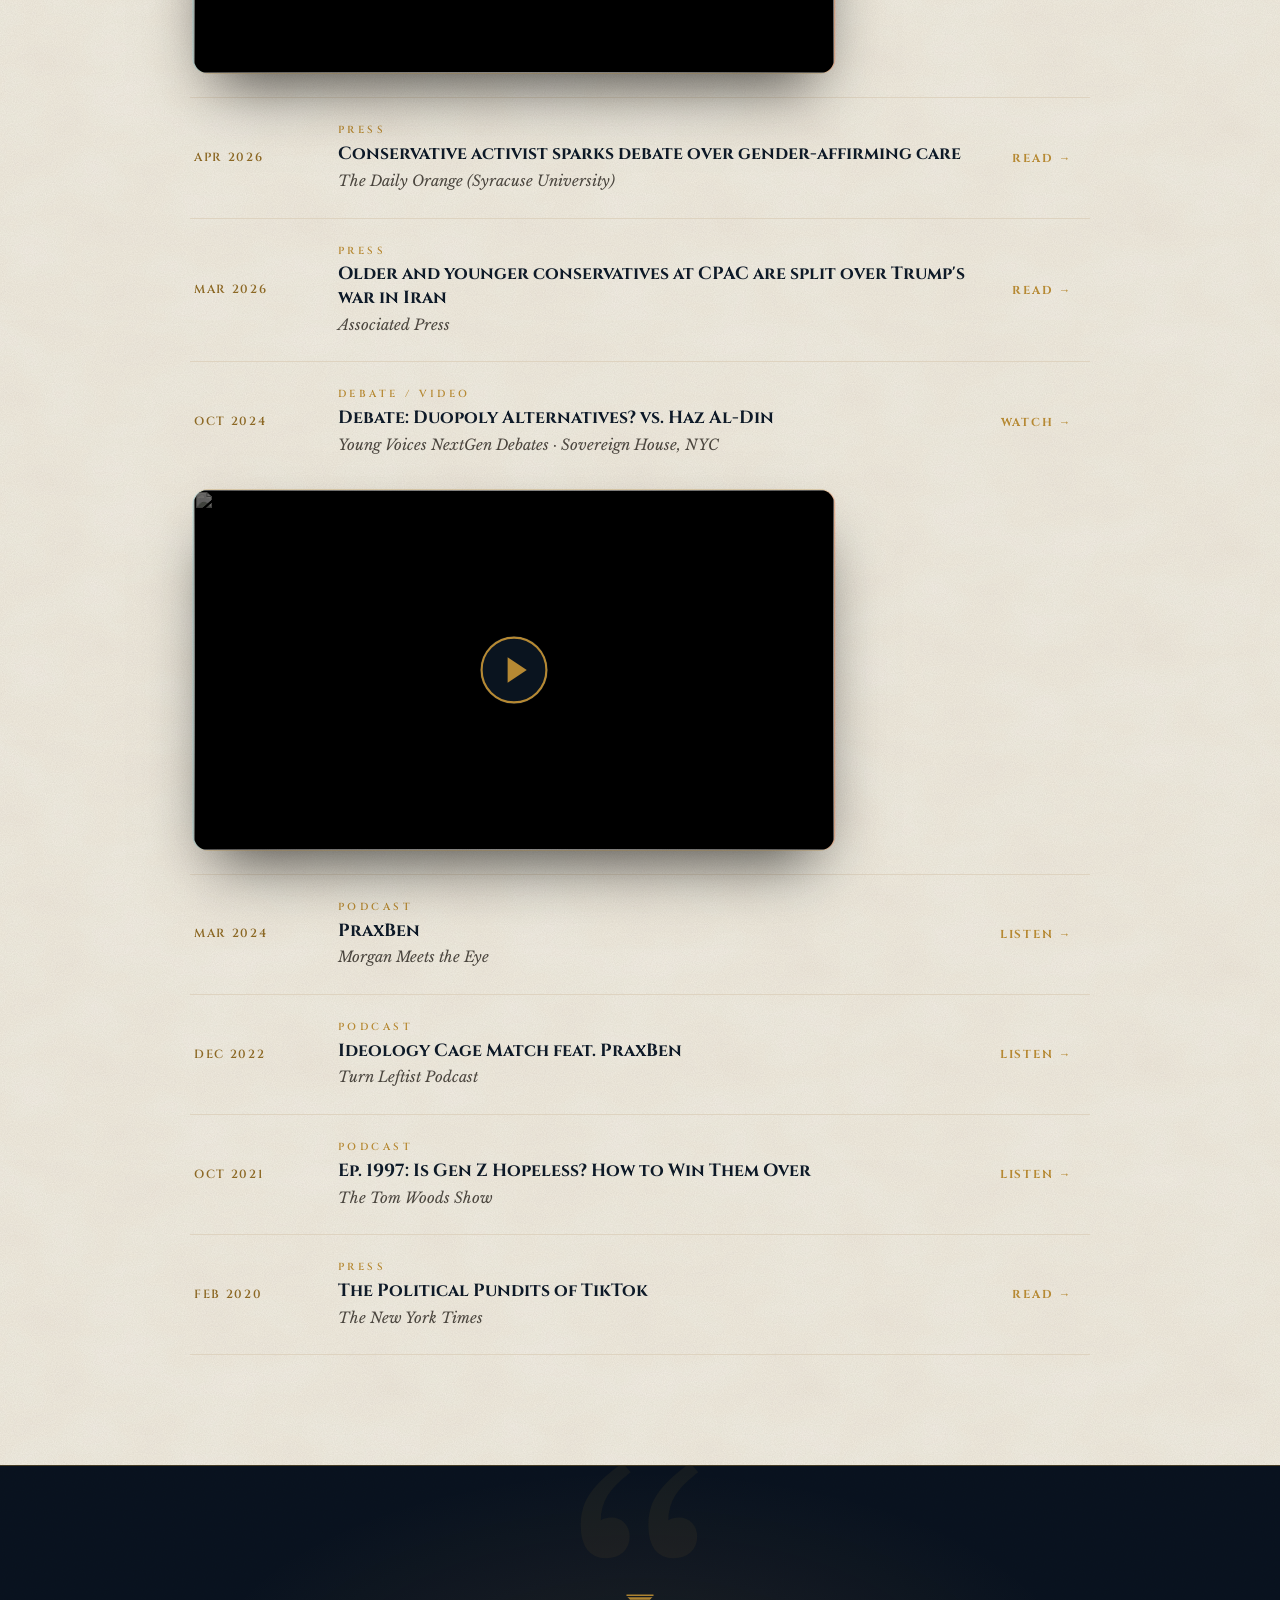
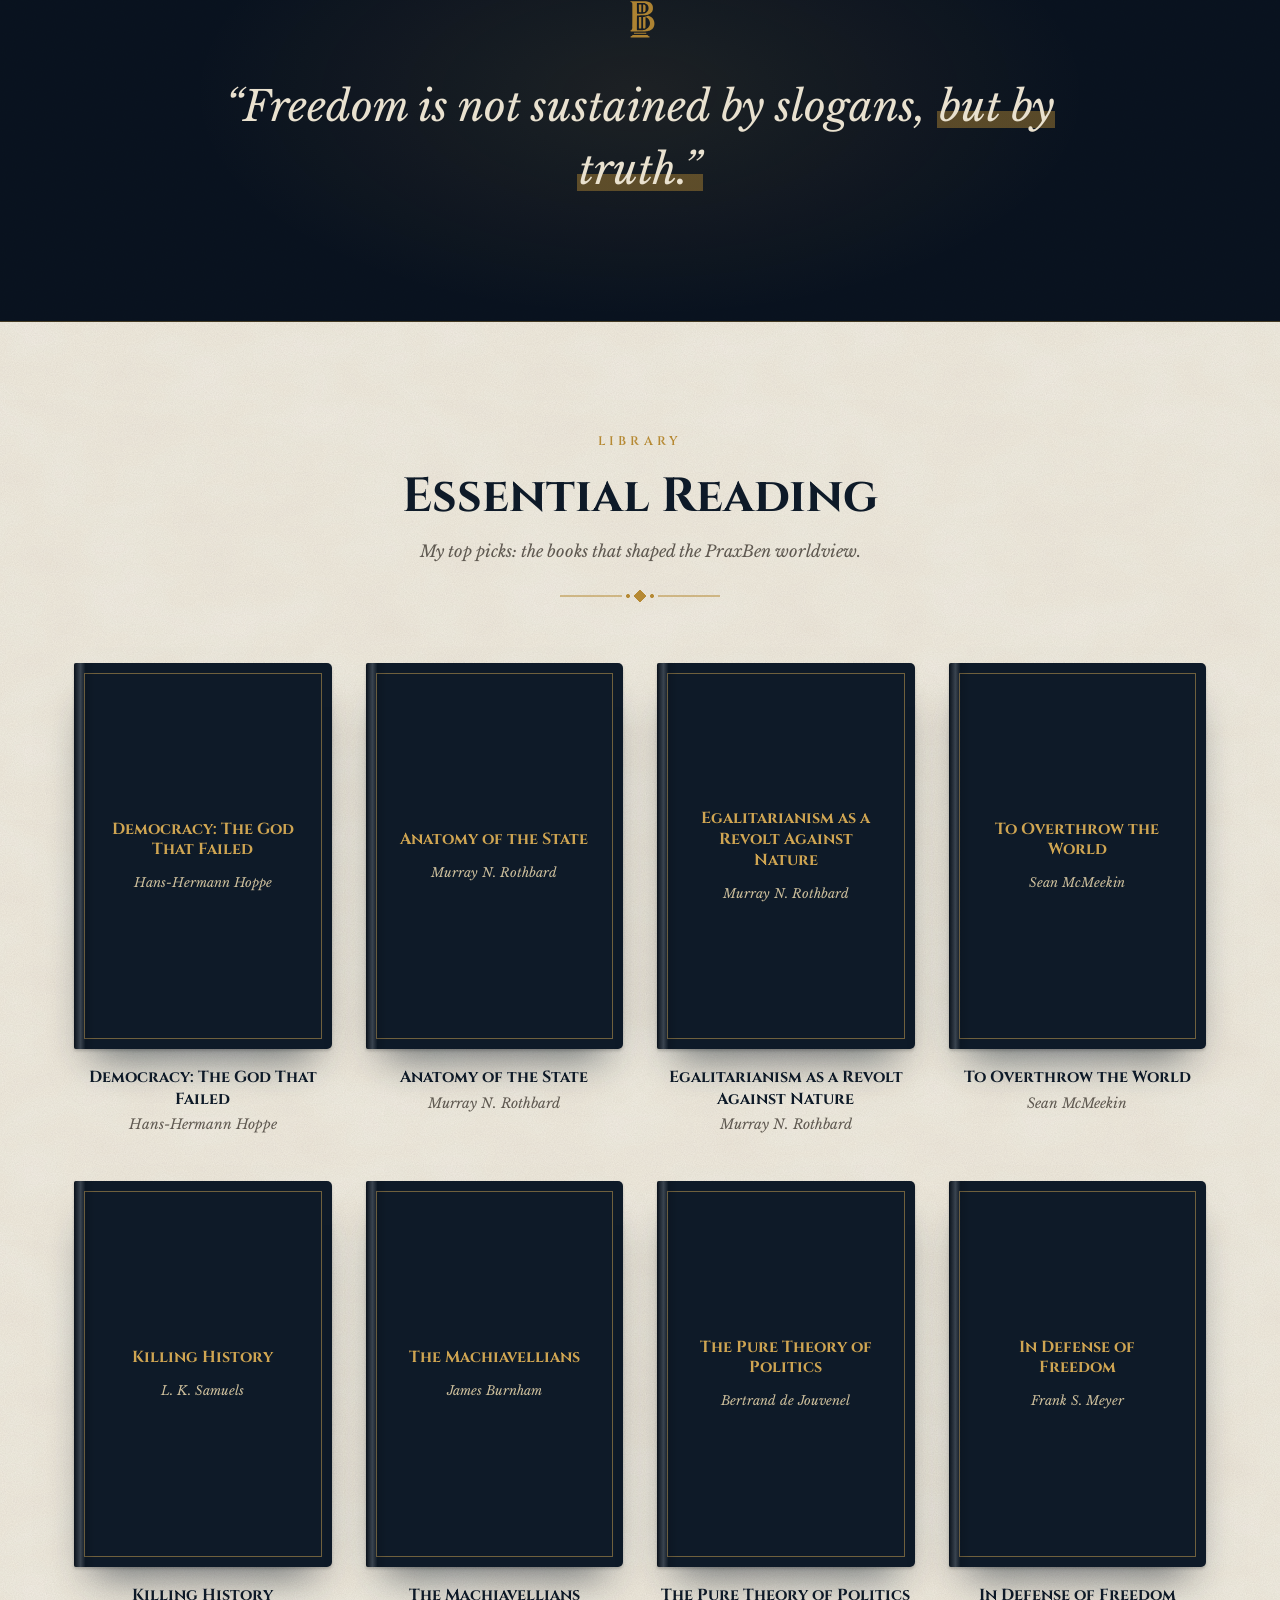
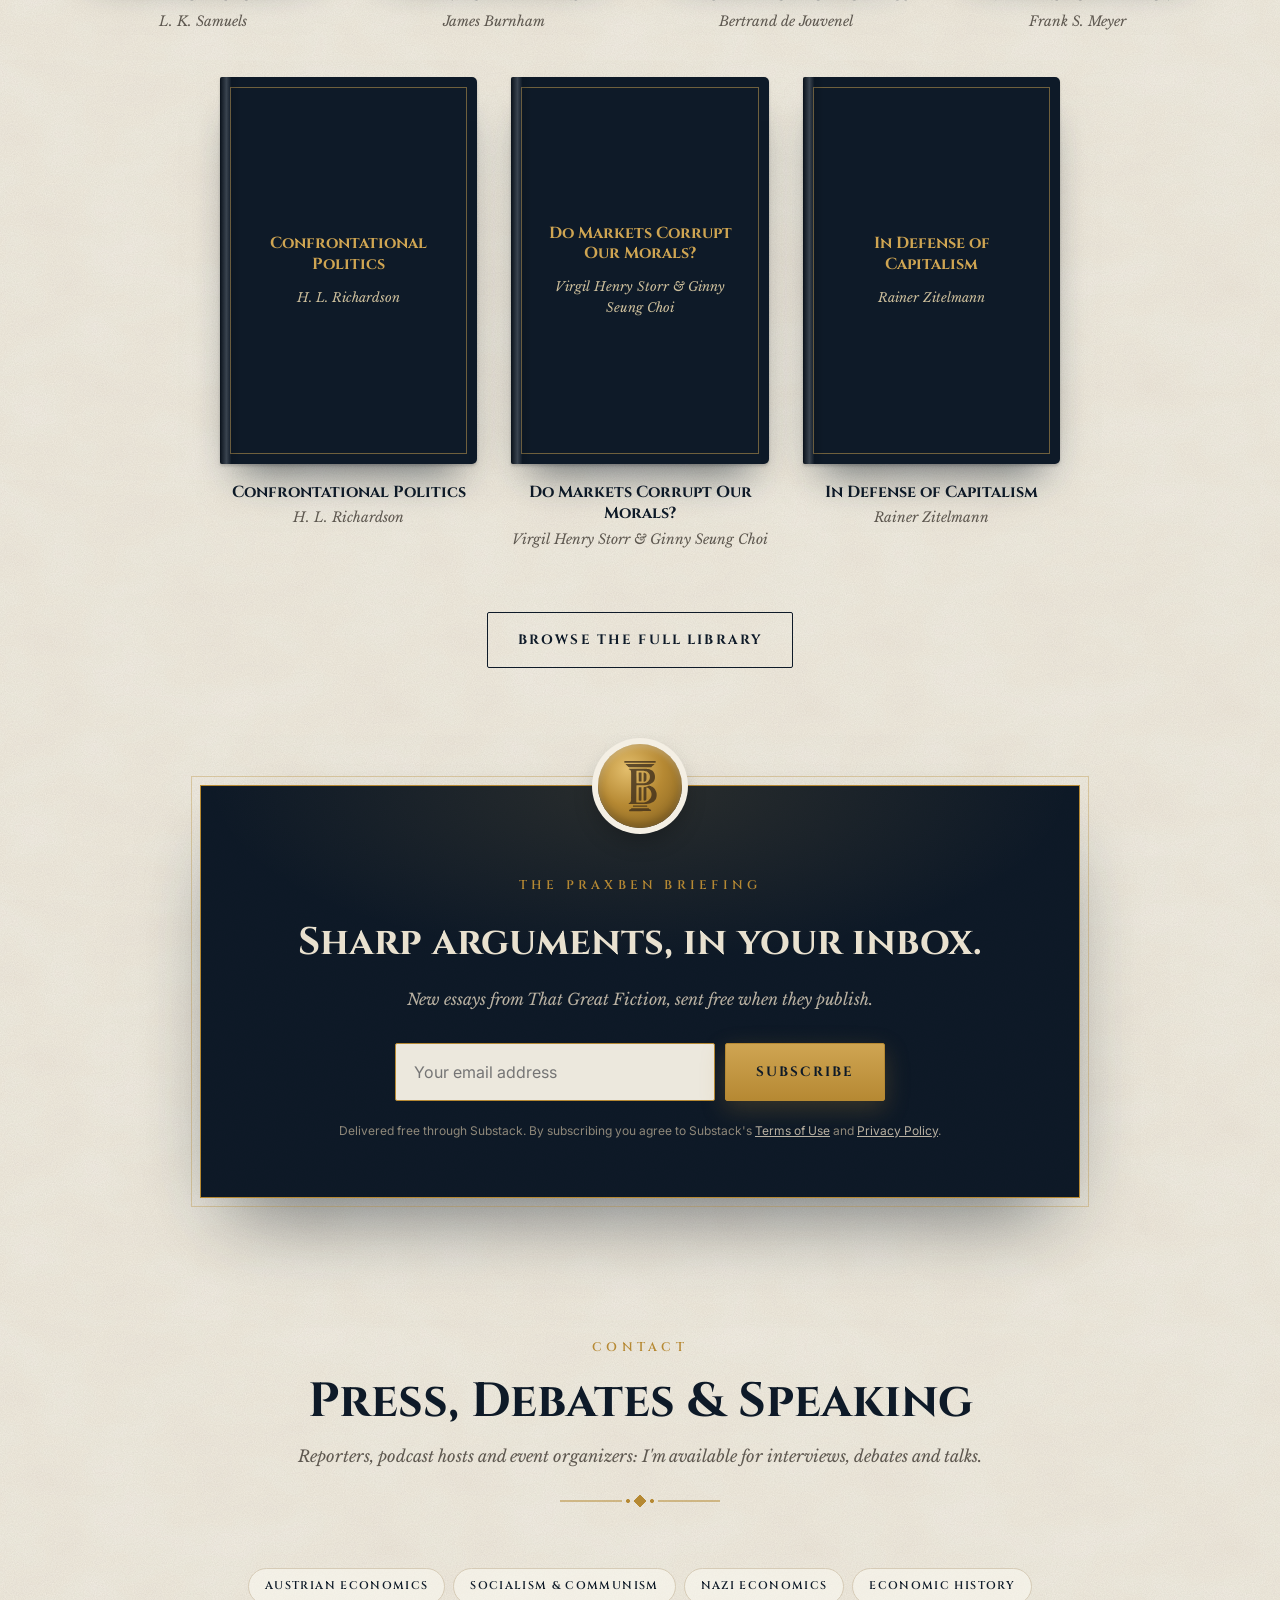
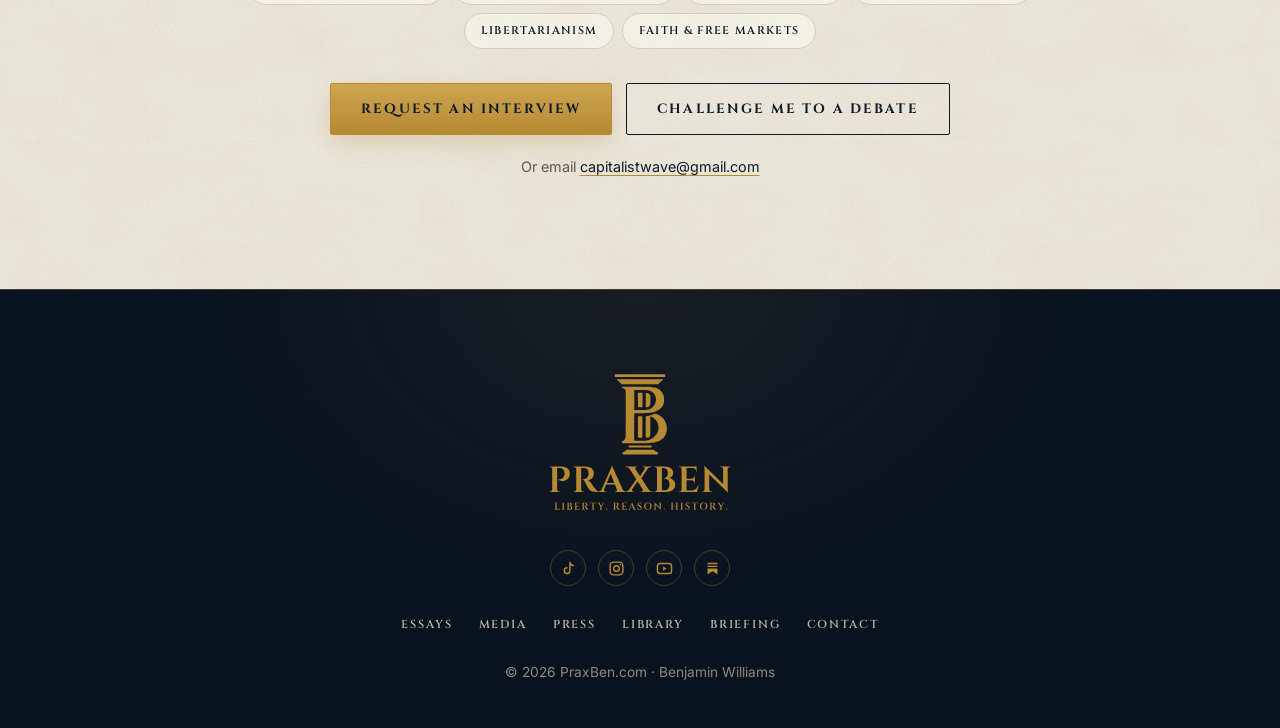
==== commit b2b767ae: "Add Reid Butler "Inside the Blue Bubble" appearance; start-time support for videos Co-Authored-By: C" ====
--- a/index.html
+++ b/index.html
@@ -389,7 +389,7 @@
 var label={press:'Press',video:'Debate / Video',podcast:'Podcast'};
 list.innerHTML=items.map(function(it){
 var verb=it.type==='press'?'Read':it.type==='podcast'?'Listen':'Watch';
-var player=it.youtube?'<div class="player"><button type="button" data-yt="'+esc(it.youtube)+'" aria-label="Play: '+esc(it.title)+'"><img src="https://i.ytimg.com/vi/'+esc(it.youtube)+'/hqdefault.jpg" alt="" loading="lazy"></button></div>':'';
+var player=it.youtube?'<div class="player"><button type="button" data-yt="'+esc(it.youtube)+'"'+(it.start?' data-start="'+(parseInt(it.start,10)||0)+'"':'')+' aria-label="Play: '+esc(it.title)+'"><img src="https://i.ytimg.com/vi/'+esc(it.youtube)+'/hqdefault.jpg" alt="" loading="lazy"></button></div>':'';
 return '<li class="press-item" data-type="'+esc(it.type)+'"><time datetime="'+esc(it.date)+'">'+fmt(it.date)+'</time>'+
 '<div><span class="eyebrow kind">'+(label[it.type]||'Appearance')+'</span><h3>'+esc(it.title)+'</h3><div class="outlet">'+esc(it.outlet)+'</div></div>'+
 '<a class="go" href="'+esc(it.url)+'" target="_blank" rel="noopener">'+verb+' →</a>'+player+'</li>';
@@ -491,7 +491,7 @@
 document.addEventListener('click',function(e){
 var btn=e.target.closest('.player button[data-yt]');if(!btn)return;
 var f=document.createElement('iframe');
-f.src='https://www.youtube-nocookie.com/embed/'+btn.dataset.yt+'?autoplay=1&rel=0';
+f.src='https://www.youtube-nocookie.com/embed/'+btn.dataset.yt+'?autoplay=1&rel=0'+(btn.dataset.start?'&start='+btn.dataset.start:'');
 f.title=btn.getAttribute('aria-label').replace('Play: ','');
 f.allow='accelerometer; autoplay; clipboard-write; encrypted-media; gyroscope; picture-in-picture';
 f.allowFullscreen=true;
